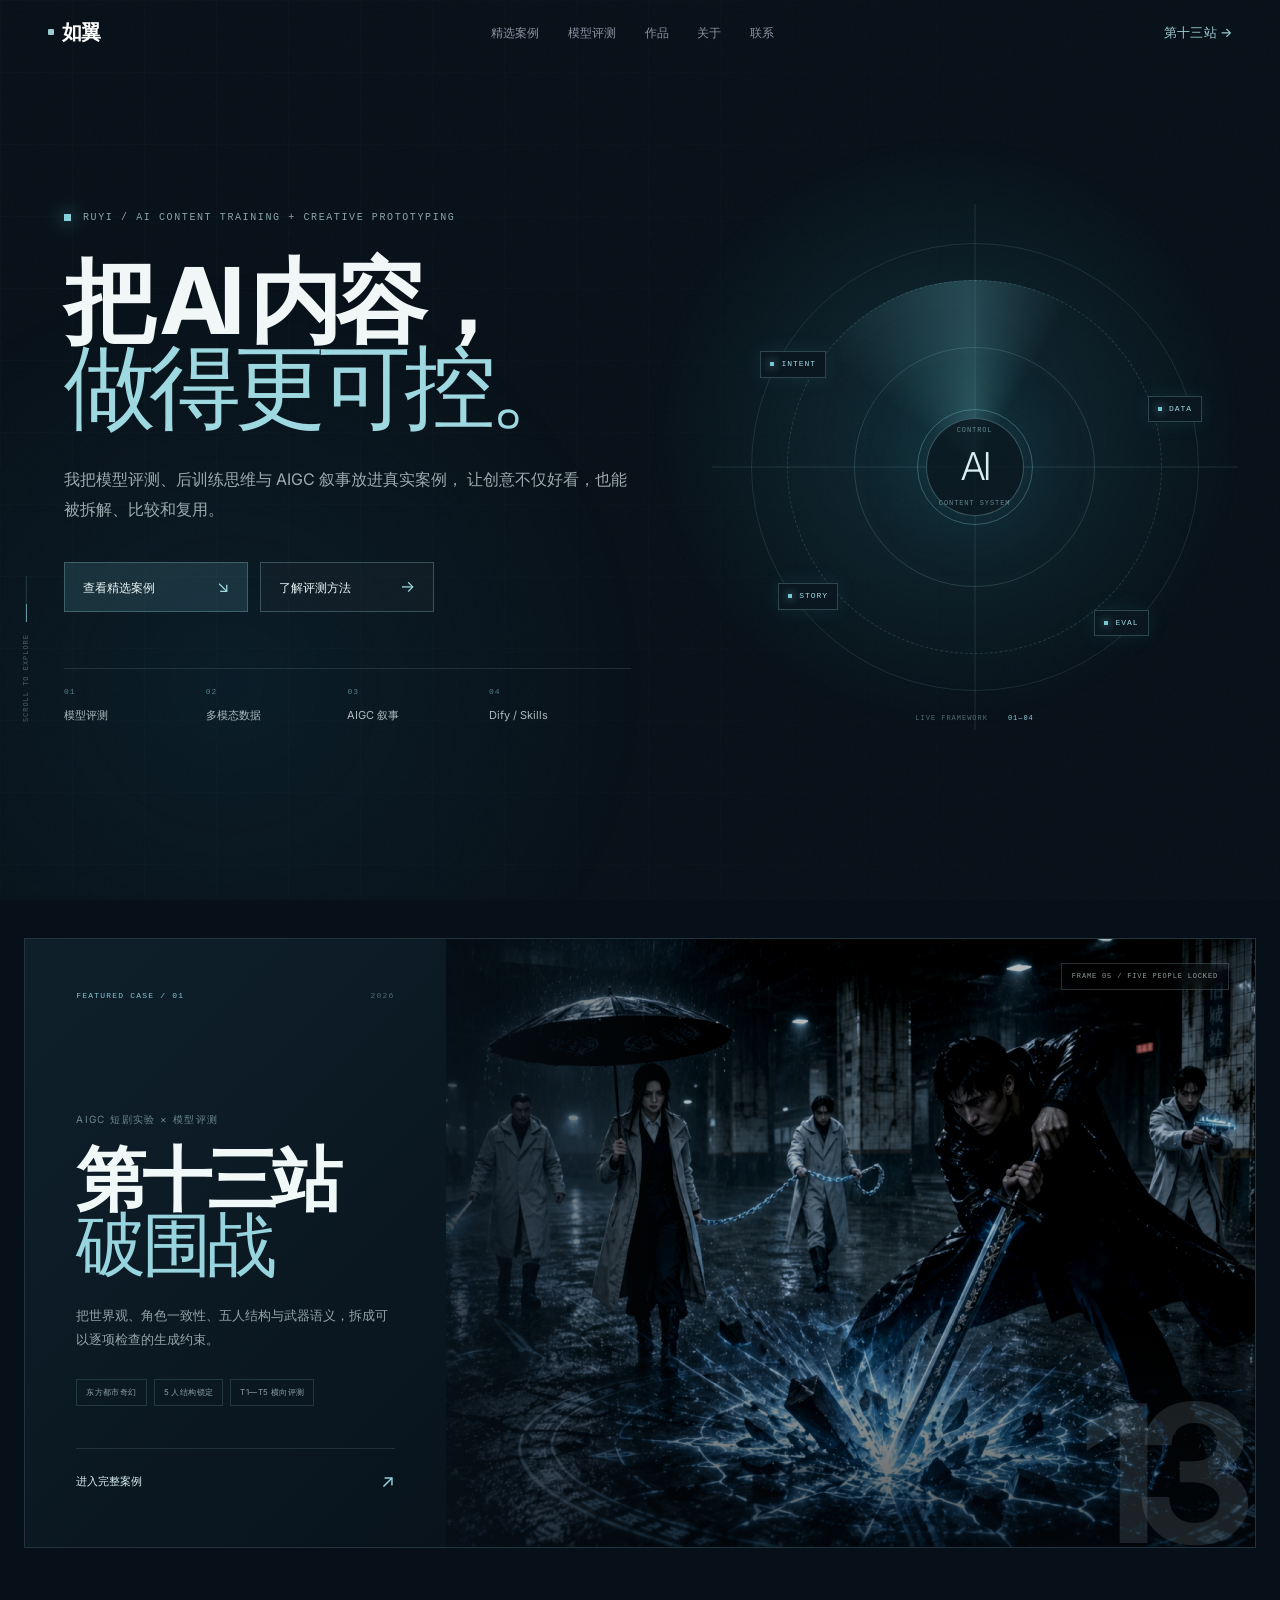
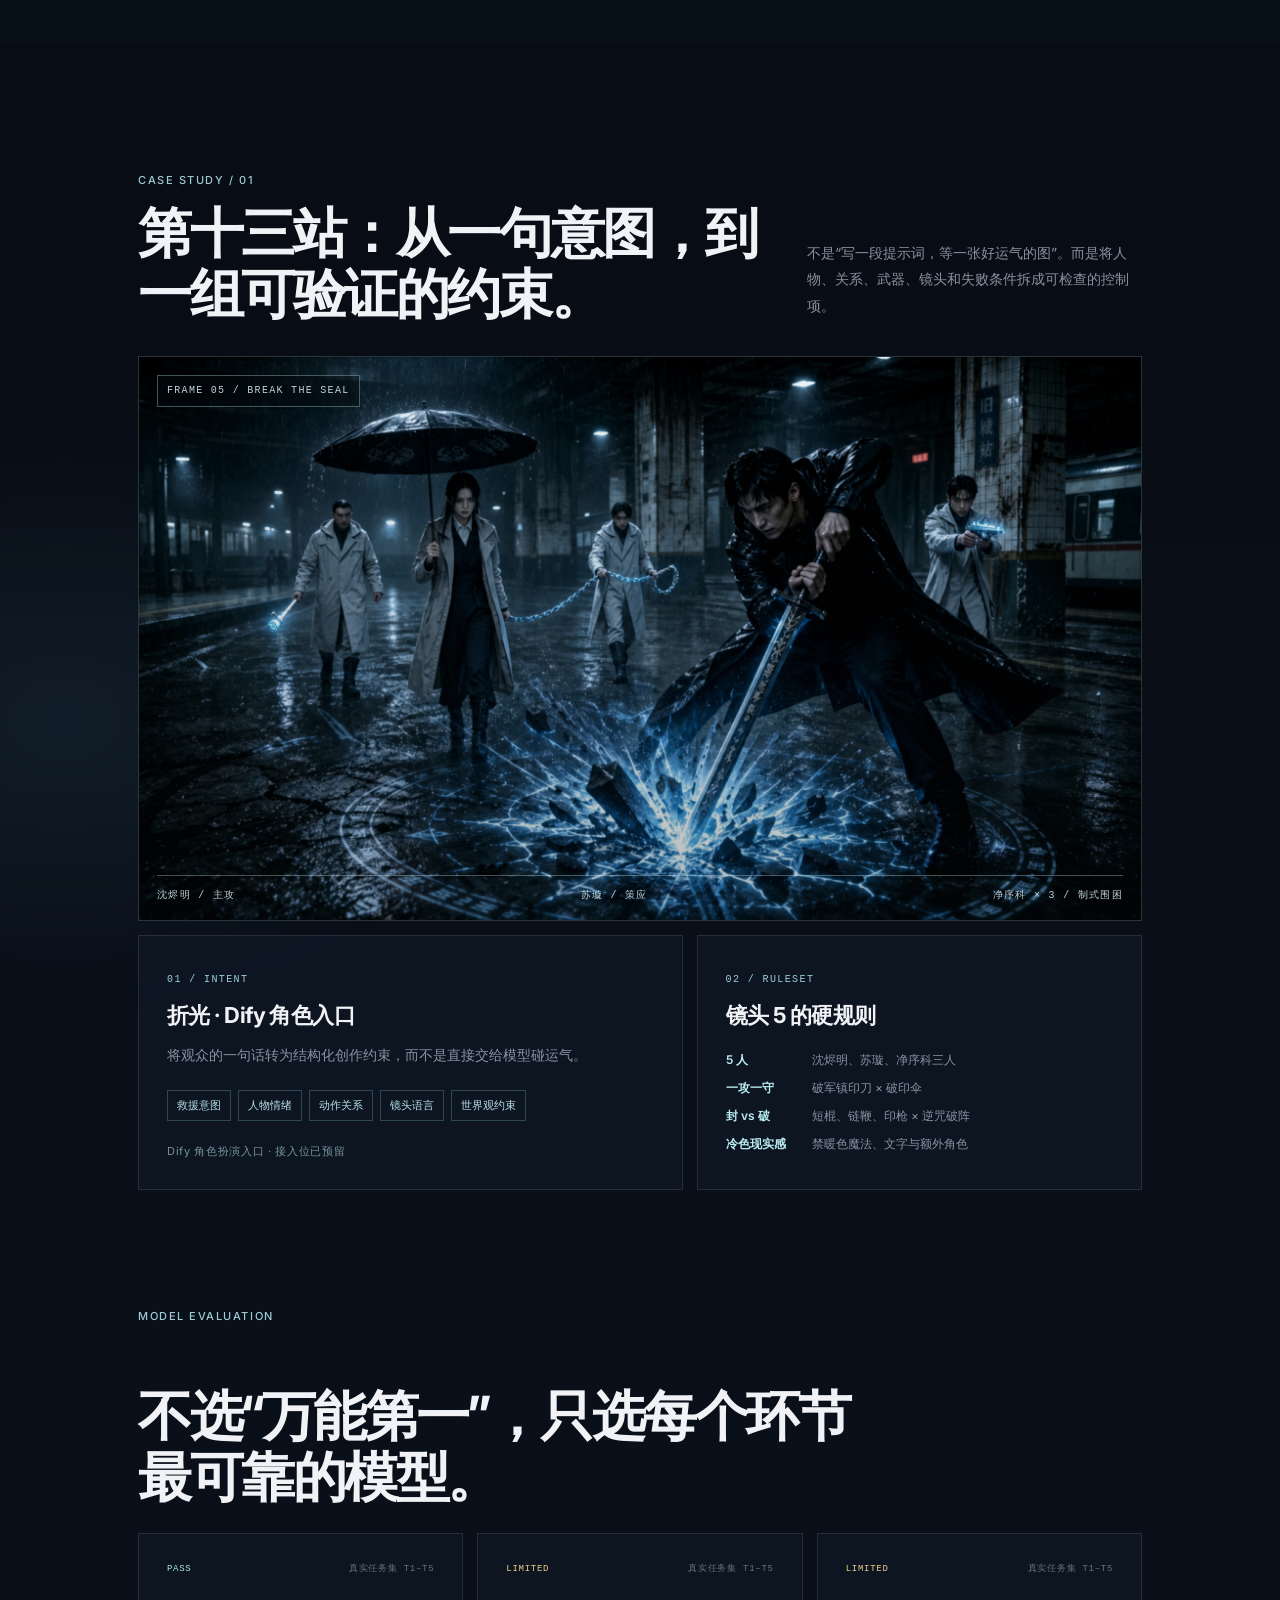
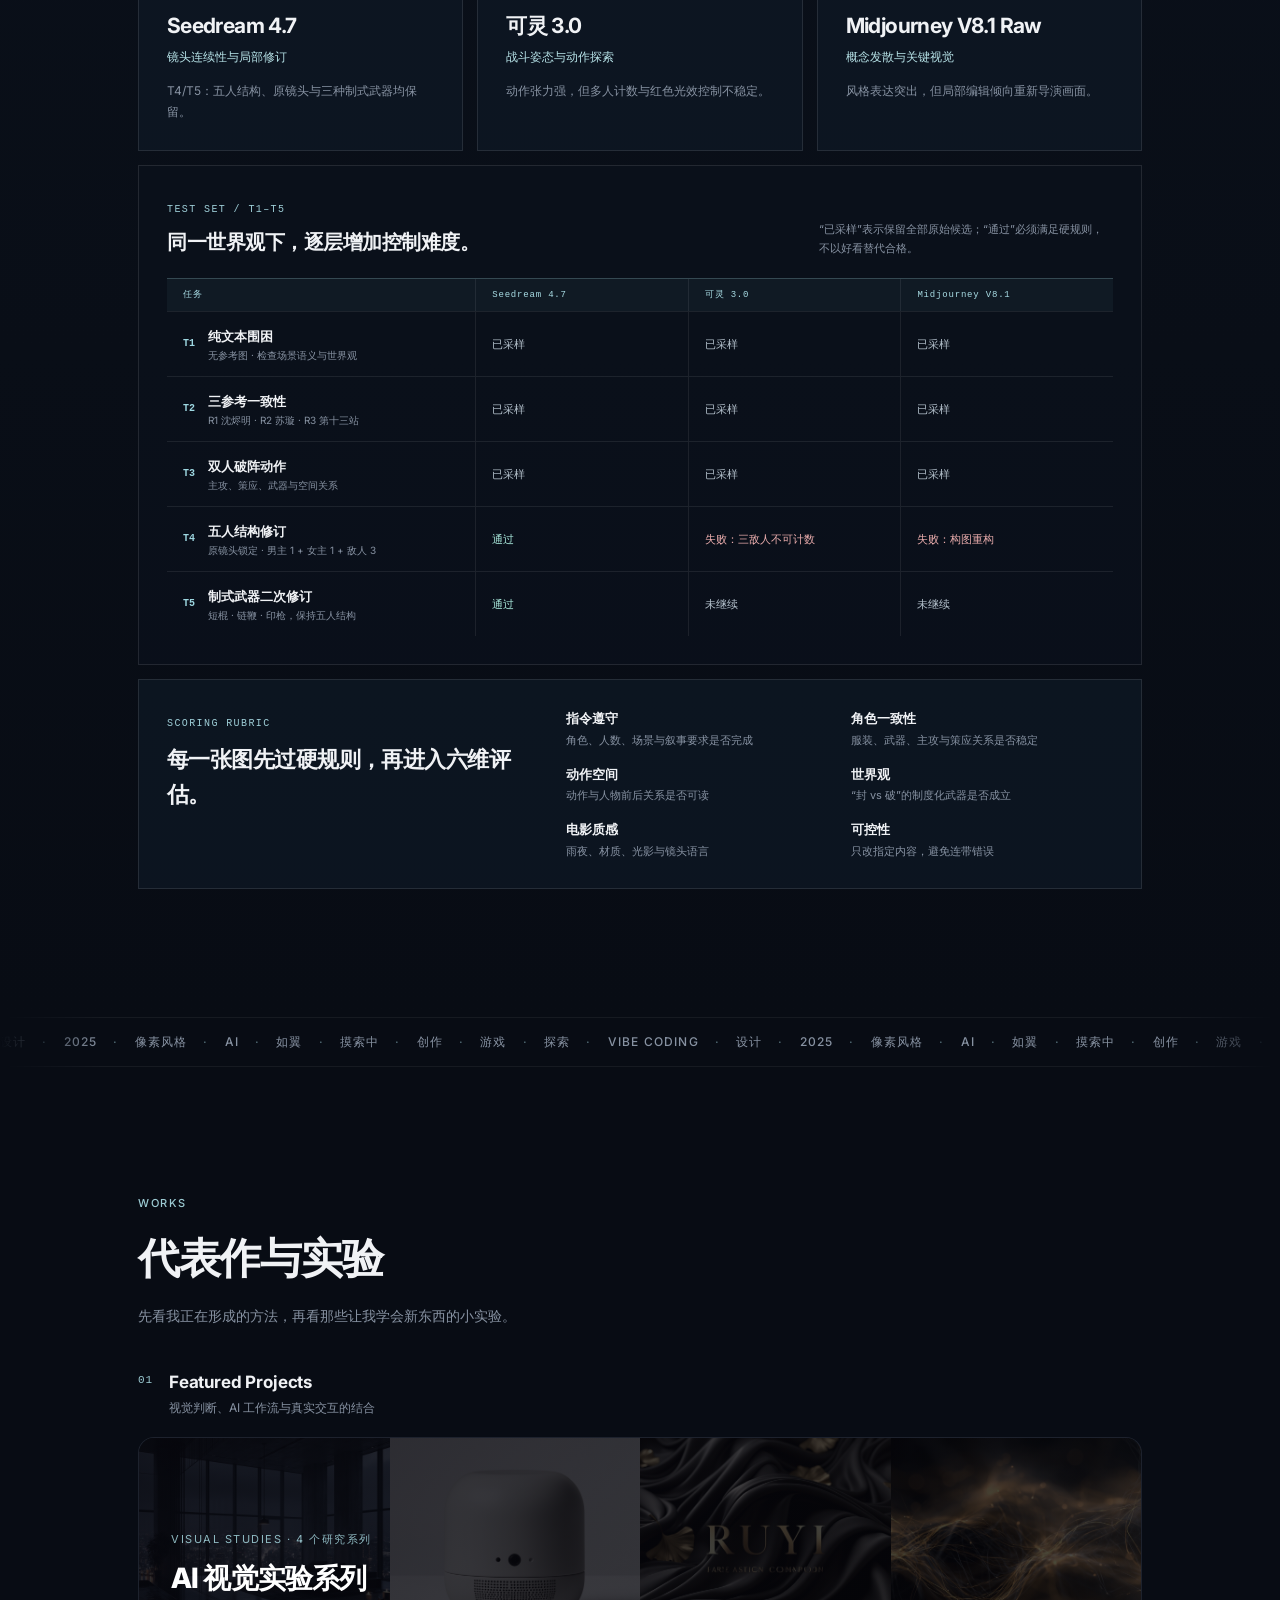
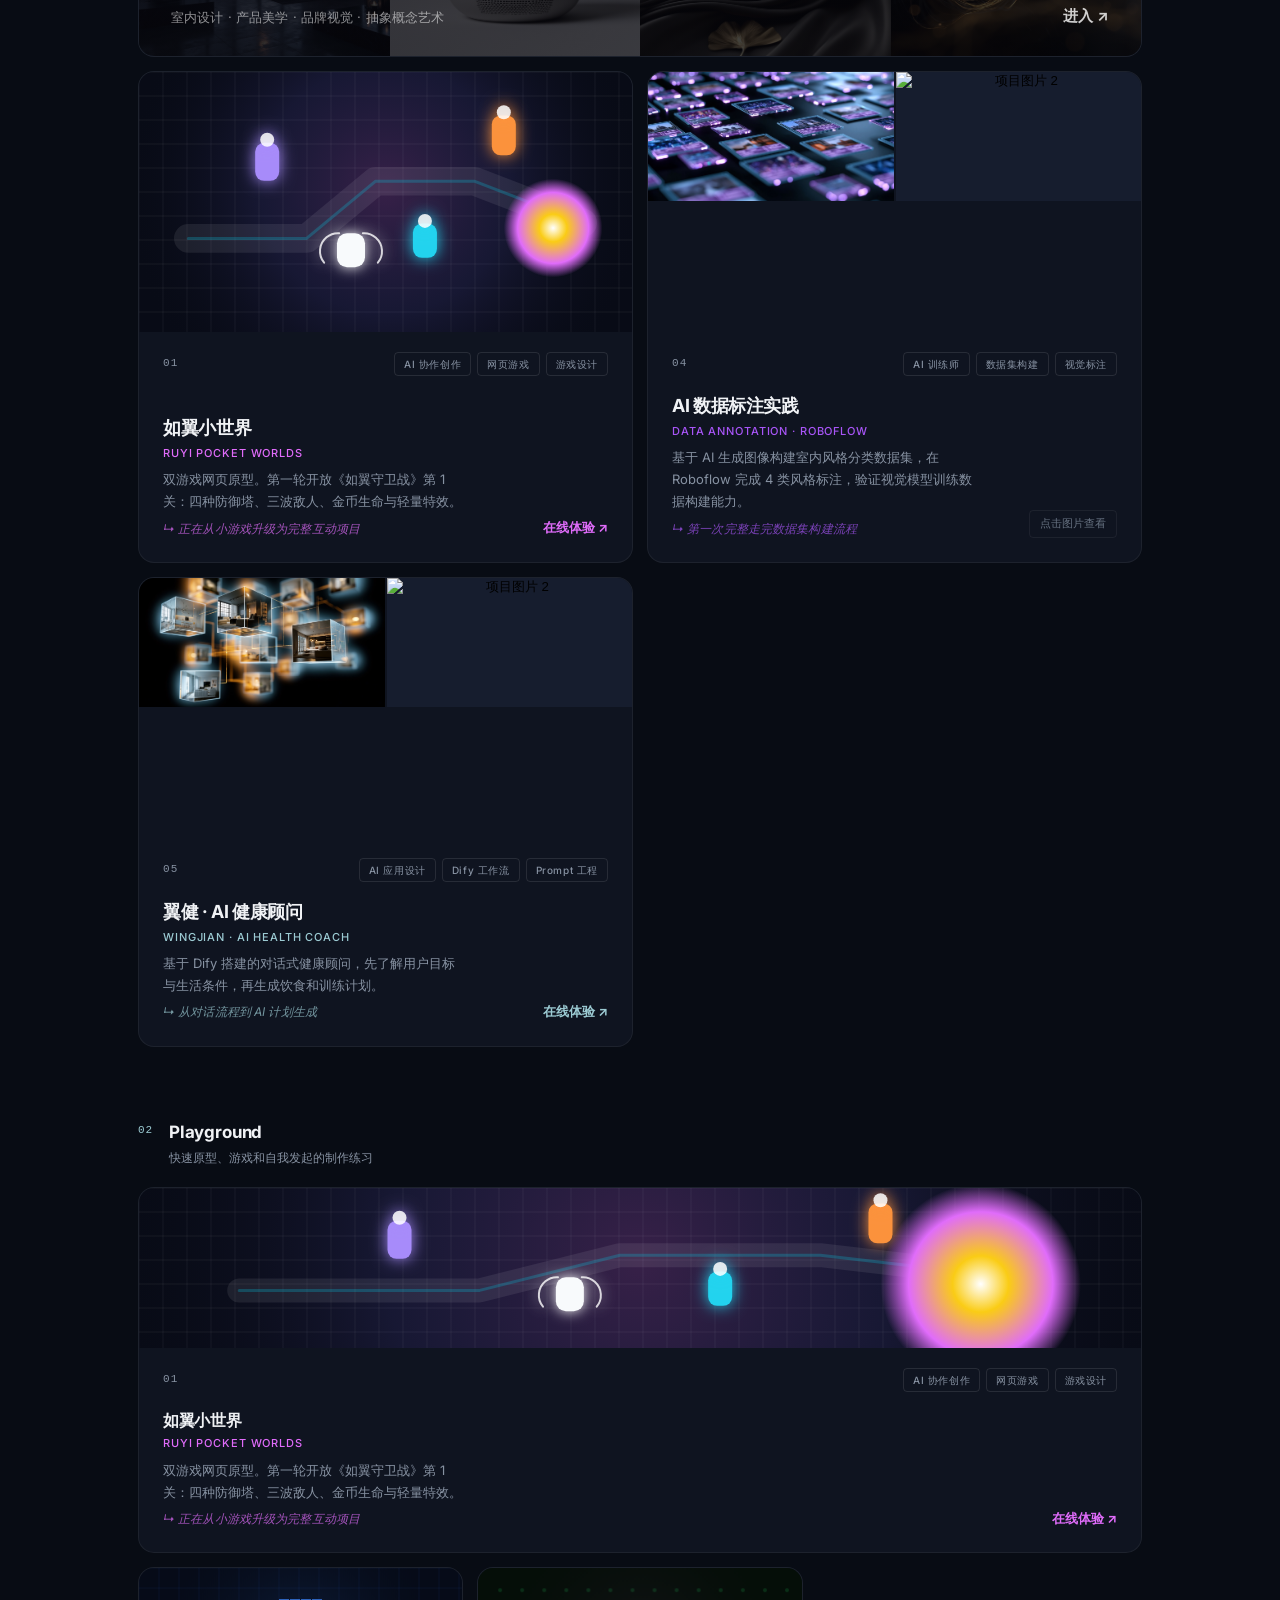
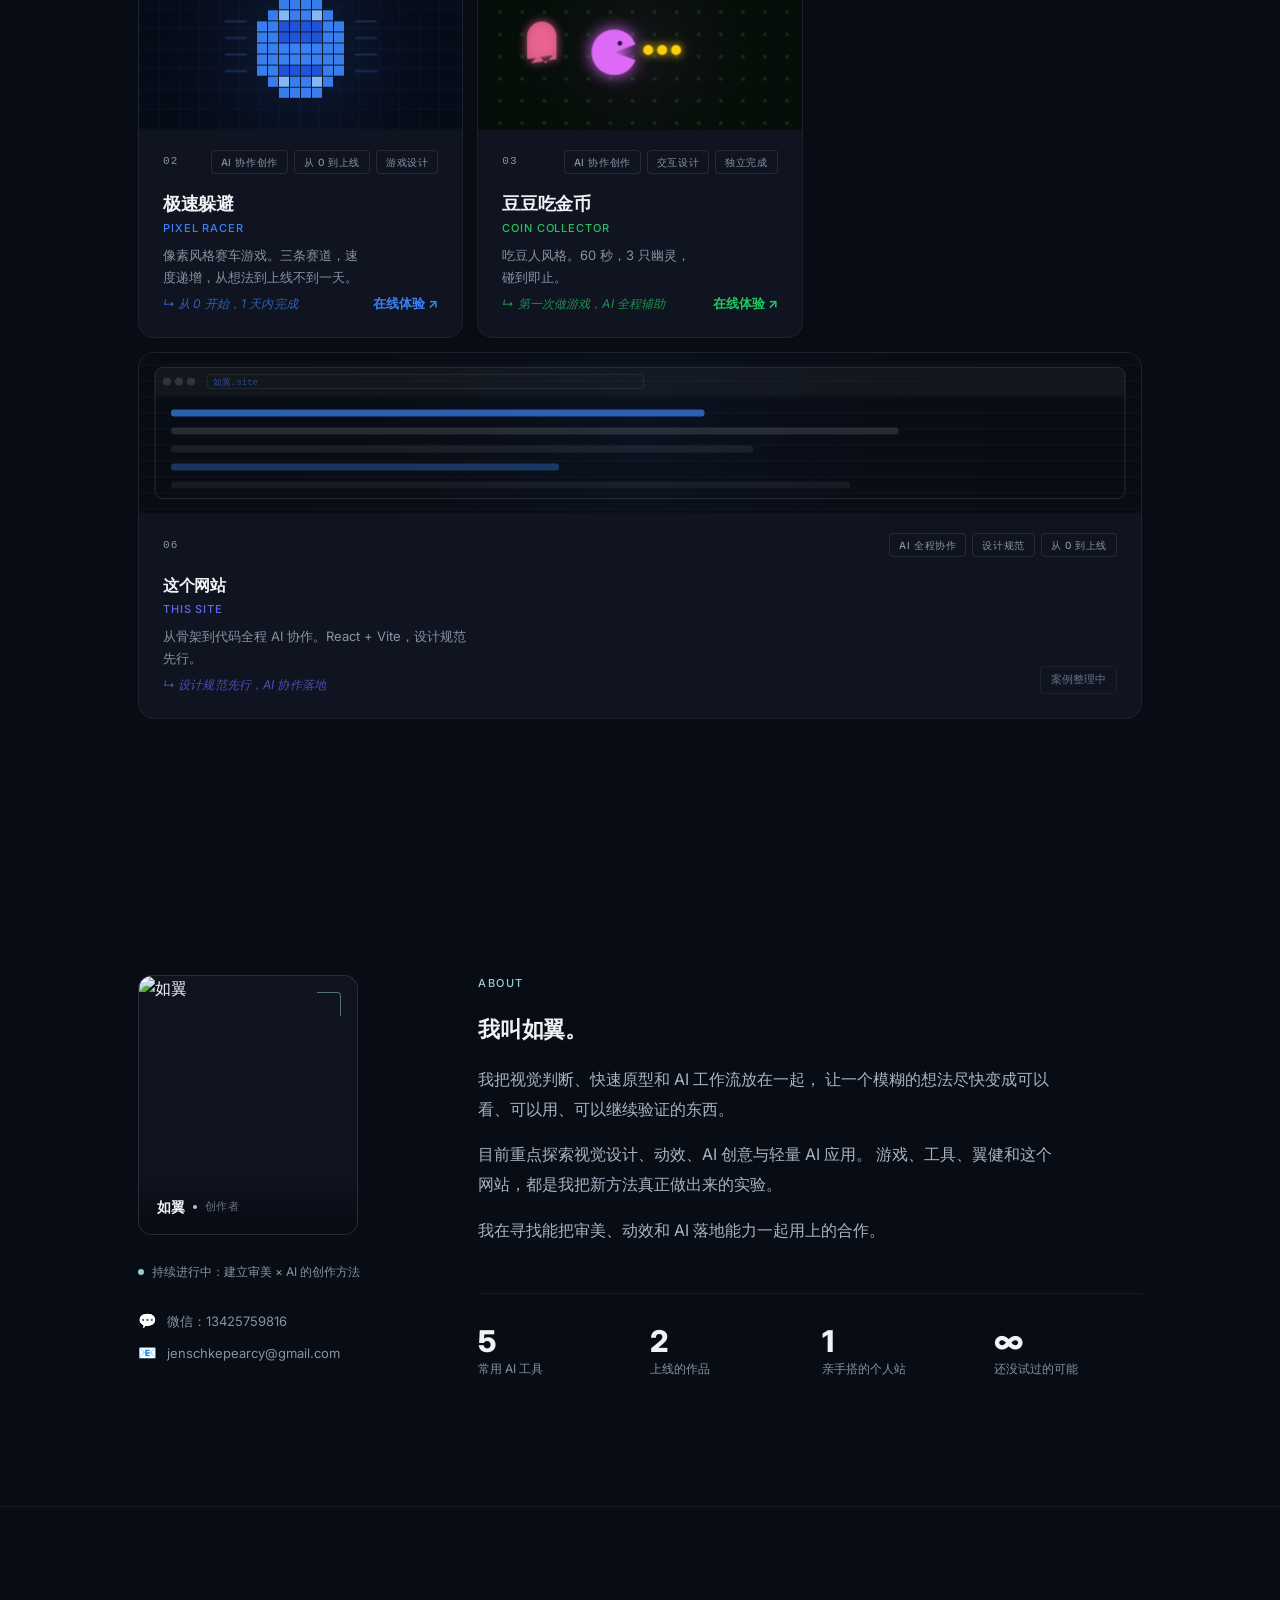
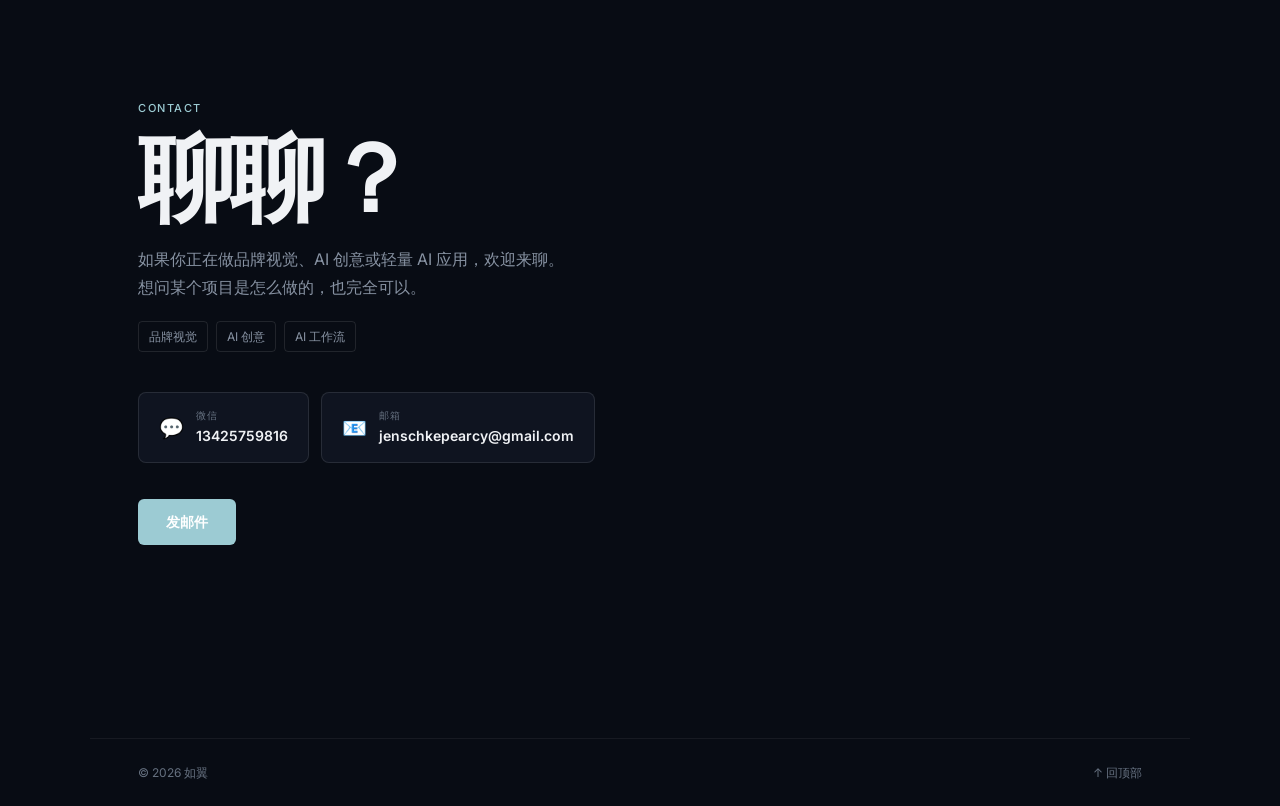
==== index.html @ d01cb9f7 "Restructure hero and feature Station Thirteen" ====
<!DOCTYPE html>
<html lang="zh-CN">
  <head>
    <meta charset="UTF-8" />
    <meta name="viewport" content="width=device-width, initial-scale=1.0" />
    <title>Ruyi Creates — Make Ideas Move.</title>
    <meta name="description" content="如翼的个人创意技术作品集：视觉设计、动效与 AI 数字体验。" />
    <meta name="theme-color" content="#080C14" />
    <meta property="og:type" content="website" />
    <meta property="og:title" content="Ruyi Creates — Make Ideas Move." />
    <meta property="og:description" content="视觉设计、动效与 AI 数字体验。" />
    <meta property="og:url" content="https://ruyi-creates.github.io/" />
    <link rel="preconnect" href="https://fonts.googleapis.com" />
    <link rel="preconnect" href="https://fonts.gstatic.com" crossorigin />
    <link href="https://fonts.googleapis.com/css2?family=Inter:wght@300;400;500;600;700;800;900&display=swap" rel="stylesheet" />
    <script type="module" crossorigin src="./assets/index-D6Ip85Vt.js"></script>
    <link rel="stylesheet" crossorigin href="./assets/index-Hgr3BEfF.css">
  </head>
  <body>
    <div id="root"></div>
  </body>
</html>
---- assets/index-Hgr3BEfF.css ----
.navbar{position:fixed;top:0;left:0;right:0;z-index:100;height:64px;display:flex;align-items:center;justify-content:space-between;padding:0 48px;transition:background .3s ease,border-color .3s ease,backdrop-filter .3s ease}.navbar--scrolled{background:#080c14e0;backdrop-filter:blur(20px);-webkit-backdrop-filter:blur(20px);border-bottom:1px solid rgba(255,255,255,.06)}.nav-logo{display:flex;align-items:center;gap:8px;font-size:20px;font-weight:900;letter-spacing:-.04em;color:#fff;text-decoration:none;line-height:1;transition:opacity .15s}.nav-logo:hover{opacity:.6}.nav-logo-mark{display:inline-block;width:6px;height:6px;border-radius:1px;background:var(--accent);flex-shrink:0;animation:markPulse 2.6s ease-in-out infinite}@keyframes markPulse{0%,to{transform:scale(1);opacity:1}50%{transform:scale(1.5);opacity:.5}}.nav-links{display:flex;gap:28px;list-style:none}.nav-links a{font-size:12px;font-weight:400;color:var(--text-muted);text-decoration:none;letter-spacing:.02em;transition:color .15s}.nav-links a:hover{color:#fff}.nav-cta{font-size:13px;font-weight:500;color:var(--accent);text-decoration:none;letter-spacing:.01em;transition:opacity .15s}.nav-cta:hover{opacity:.65}.nav-menu{display:none;width:44px;height:44px;border:0;background:transparent;cursor:pointer;align-items:center;justify-content:center;flex-direction:column;gap:6px}.nav-menu span{width:20px;height:1px;background:var(--text)}@media (max-width: 768px){.navbar{padding:0 20px}.nav-cta{display:none}.nav-menu{display:flex}.nav-links{position:absolute;top:64px;left:0;right:0;display:flex;flex-direction:column;gap:0;padding:8px 20px 20px;background:#080c14f5;border-bottom:1px solid var(--border-subtle);opacity:0;visibility:hidden;transform:translateY(-8px);transition:opacity .2s ease,transform .2s ease,visibility .2s}.nav-links--open{opacity:1;visibility:visible;transform:translateY(0)}.nav-links a{display:flex;align-items:center;min-height:48px;color:var(--text-2);font-size:15px;border-bottom:1px solid var(--border-subtle)}}.hero--portfolio{position:relative;min-height:100svh;overflow:hidden;display:flex;align-items:center;background:#071018;color:#edf7f7;isolation:isolate}.hero-ambient,.hero-grid,.hero-glow{position:absolute;top:0;right:0;bottom:0;left:0;pointer-events:none}.hero-grid{opacity:.26;background-image:linear-gradient(rgba(146,207,216,.08) 1px,transparent 1px),linear-gradient(90deg,rgba(146,207,216,.08) 1px,transparent 1px);background-size:72px 72px;-webkit-mask-image:linear-gradient(90deg,#000 0%,rgba(0,0,0,.58) 55%,transparent 100%);mask-image:linear-gradient(90deg,#000 0%,rgba(0,0,0,.58) 55%,transparent 100%)}.hero-glow{filter:blur(2px)}.hero-glow--one{background:radial-gradient(circle at 74% 48%,rgba(47,143,158,.22),transparent 28%)}.hero-glow--two{background:radial-gradient(circle at 18% 76%,rgba(23,74,96,.2),transparent 33%)}.hero-portfolio-inner{position:relative;z-index:2;width:min(1440px,100%);margin:0 auto;padding:130px 64px 96px;display:grid;grid-template-columns:minmax(0,1.08fr) minmax(420px,.92fr);gap:clamp(48px,8vw,128px);align-items:center}.hero-portfolio-copy{max-width:760px}.hero-eyebrow{display:flex;align-items:center;gap:12px;margin:0 0 32px;color:#b9dee2b8;font-family:var(--font-mono);font-size:10px;letter-spacing:.16em}.hero-eyebrow span{width:7px;height:7px;background:#85d1dc;box-shadow:0 0 18px #65bbc8}.hero-portfolio-copy h1{max-width:800px;margin:0;color:#f2f8f8;font-size:clamp(64px,7.2vw,116px);font-weight:720;letter-spacing:-.075em;line-height:.93}.hero-portfolio-copy h1 em{color:#9ed9e1;font-style:normal;font-weight:420}.hero-intro{max-width:600px;margin:36px 0 0;color:#d5e5e7b8;font-size:clamp(14px,1.25vw,18px);line-height:1.85}.hero-portfolio-actions{display:flex;align-items:center;gap:12px;margin-top:38px}.hero-portfolio-actions a{display:inline-flex;align-items:center;justify-content:space-between;gap:30px;min-height:50px;padding:0 18px;border:1px solid rgba(159,218,225,.28);color:#e9f5f6;text-decoration:none;font-size:12px;transition:transform .28s var(--ease-out),background .28s ease,border-color .28s ease}.hero-portfolio-actions a:hover{transform:translateY(-3px);border-color:#9fdae19e}.hero-primary{min-width:184px;background:#6ec3cf26}.hero-primary:hover{background:#6ec3cf40}.hero-secondary{min-width:174px;background:#ffffff06}.hero-portfolio-actions span{color:#9ed9e1;font-size:16px}.hero-capabilities{display:grid;grid-template-columns:repeat(4,minmax(0,1fr));max-width:680px;margin-top:56px;border-top:1px solid rgba(186,221,225,.13)}.hero-capabilities span{display:grid;gap:8px;padding:17px 10px 0 0;color:#e0eef0c2;font-size:11px}.hero-capabilities i{color:#85d1dc8f;font-family:var(--font-mono);font-size:8px;font-style:normal;letter-spacing:.12em}.hero-system{position:relative;width:min(35vw,520px);aspect-ratio:1;justify-self:center;border:1px solid rgba(152,214,222,.12);border-radius:50%}.hero-system:before,.hero-system:after{content:"";position:absolute;inset:50% auto auto 50%;background:#8ed2db24;transform:translate(-50%,-50%)}.hero-system:before{width:118%;height:1px}.hero-system:after{width:1px;height:118%}.hero-system-orbit{position:absolute;border:1px solid rgba(137,210,219,.18);border-radius:50%}.hero-system-orbit--outer{top:8%;right:8%;bottom:8%;left:8%;border-style:dashed;animation:heroOrbit 28s linear infinite}.hero-system-orbit--middle{top:23%;right:23%;bottom:23%;left:23%;animation:heroOrbitReverse 19s linear infinite}.hero-system-orbit--inner{top:37%;right:37%;bottom:37%;left:37%;border-color:#89d2db52}.hero-system-scan{position:absolute;top:8%;right:8%;bottom:8%;left:8%;border-radius:50%;overflow:hidden;background:conic-gradient(from 30deg,transparent 0 77%,rgba(116,205,216,.24) 91%,transparent 100%);animation:heroOrbit 7s linear infinite}.hero-system-core{position:absolute;top:39%;right:39%;bottom:39%;left:39%;z-index:2;display:grid;place-content:center;text-align:center;border:1px solid rgba(156,220,228,.3);border-radius:50%;background:#09161fd1;box-shadow:0 0 80px #4cb4c221}.hero-system-core span,.hero-system-core small{color:#a6dbe18c;font-family:var(--font-mono);font-size:7px;letter-spacing:.13em}.hero-system-core b{color:#d8f0f2;font-size:clamp(28px,3vw,46px);font-weight:300;letter-spacing:-.06em}.hero-system-node{position:absolute;z-index:3;padding:6px 9px;border:1px solid rgba(142,210,219,.25);background:#09151e;color:#9ed9e1;font-family:var(--font-mono);font-size:8px;letter-spacing:.12em;box-shadow:0 0 20px #399ba91f}.hero-system-node:before{content:"";display:inline-block;width:4px;height:4px;margin-right:7px;background:#76c8d3;box-shadow:0 0 9px #76c8d3}.hero-system-node--intent{left:2%;top:24%}.hero-system-node--data{right:-1%;top:34%}.hero-system-node--eval{right:11%;bottom:12%}.hero-system-node--story{left:6%;bottom:18%}.hero-system-caption{position:absolute;left:50%;bottom:-34px;display:flex;gap:20px;transform:translate(-50%);color:#a9d3d875;font-family:var(--font-mono);font-size:7px;letter-spacing:.14em;white-space:nowrap}.hero-system-caption b{color:#8bcfd8;font-weight:400}.hero-scroll-cue{position:absolute;z-index:3;left:32px;bottom:32px;display:flex;align-items:center;gap:12px;color:#b8d9dd61;font-family:var(--font-mono);font-size:7px;letter-spacing:.14em;transform:rotate(-90deg) translate(100%);transform-origin:left bottom}.hero-scroll-cue i{display:block;width:46px;height:1px;overflow:hidden;background:#9dd5dc33}.hero-scroll-cue i:after{content:"";display:block;width:18px;height:1px;background:#84cbd5;animation:heroScroll 2s ease-in-out infinite}@keyframes heroOrbit{to{transform:rotate(360deg)}}@keyframes heroOrbitReverse{to{transform:rotate(-360deg)}}@keyframes heroScroll{0%{transform:translate(-20px)}55%,to{transform:translate(52px)}}@media (max-width: 900px){.hero--portfolio{min-height:auto}.hero-portfolio-inner{min-height:980px;padding:140px 24px 100px;grid-template-columns:1fr;gap:74px}.hero-system{width:min(78vw,470px)}.hero-grid{-webkit-mask-image:linear-gradient(180deg,#000 0%,rgba(0,0,0,.55) 65%,transparent 100%);mask-image:linear-gradient(180deg,#000 0%,rgba(0,0,0,.55) 65%,transparent 100%)}}@media (max-width: 560px){.hero-portfolio-inner{min-height:900px;padding:126px 20px 80px;gap:56px}.hero-eyebrow{max-width:300px;font-size:8px;line-height:1.6}.hero-portfolio-copy h1{font-size:clamp(52px,16vw,76px)}.hero-intro{margin-top:26px;font-size:13px}.hero-portfolio-actions{align-items:stretch;flex-direction:column}.hero-portfolio-actions a{width:100%}.hero-capabilities{grid-template-columns:repeat(2,1fr);margin-top:38px}.hero-system{width:min(84vw,390px)}.hero-system-node{font-size:6px;padding:5px 7px}.hero-scroll-cue{display:none}}@media (prefers-reduced-motion: reduce){.hero-system-orbit,.hero-system-scan,.hero-scroll-cue i:after{animation:none!important}}.station-feature{padding:38px 24px 96px;background:#071018}.station-feature-card{position:relative;display:grid;grid-template-columns:minmax(340px,.78fr) minmax(0,1.5fr);width:min(1440px,100%);min-height:610px;margin:0 auto;overflow:hidden;border:1px solid rgba(154,214,222,.17);background:#0a151e;color:#eaf5f6;text-decoration:none;transition:transform .45s var(--ease-out),border-color .35s ease,box-shadow .35s ease}.station-feature-card:hover{transform:translateY(-6px);border-color:#9ad6de6b;box-shadow:0 32px 80px #00000047}.station-feature-copy{position:relative;z-index:2;display:flex;flex-direction:column;padding:clamp(32px,4vw,64px);background:linear-gradient(135deg,#0f202bfa,#08131cf0)}.station-feature-meta{display:flex;justify-content:space-between;color:#80c5d0;font-family:var(--font-mono);font-size:8px;letter-spacing:.15em}.station-feature-meta i{color:#b3d7db6b;font-style:normal}.station-feature-type{margin:auto 0 20px;color:#b5d8dc8f;font-size:10px;letter-spacing:.14em}.station-feature h2{margin:0;color:#f0f8f8;font-size:clamp(52px,5.5vw,88px);font-weight:680;letter-spacing:-.065em;line-height:.92}.station-feature h2 em{color:#97d4dd;font-style:normal;font-weight:350}.station-feature-copy>p:not(.station-feature-type){max-width:470px;margin:28px 0 0;color:#d3e4e6ad;font-size:13px;line-height:1.8}.station-feature-tags{display:flex;flex-wrap:wrap;gap:7px;margin-top:28px}.station-feature-tags span{padding:6px 9px;border:1px solid rgba(157,210,218,.17);color:#cbe3e6ad;font-size:8px;letter-spacing:.05em}.station-feature-link{display:flex;align-items:center;justify-content:space-between;margin-top:42px;padding-top:18px;border-top:1px solid rgba(164,211,218,.13);color:#d9eef0;font-size:11px}.station-feature-link span{color:#98d9e2;font-size:18px;transition:transform .3s var(--ease-out)}.station-feature-card:hover .station-feature-link span{transform:translate(4px,-4px)}.station-feature-visual{position:relative;min-height:520px;overflow:hidden}.station-feature-visual img{width:100%;height:100%;object-fit:cover;object-position:53% 50%;filter:saturate(.76) contrast(1.12) brightness(.72);transition:transform 1.1s var(--ease-out),filter .55s ease}.station-feature-card:hover .station-feature-visual img{transform:scale(1.035);filter:saturate(.9) contrast(1.1) brightness(.79)}.station-feature-image-shade{position:absolute;top:0;right:0;bottom:0;left:0;background:linear-gradient(90deg,rgba(8,19,28,.72),transparent 30%),linear-gradient(0deg,rgba(4,10,16,.58),transparent 38%)}.station-feature-frame{position:absolute;right:26px;top:24px;padding:7px 10px;border:1px solid rgba(183,223,228,.2);color:#daedefa6;font-family:var(--font-mono);font-size:7px;letter-spacing:.12em;-webkit-backdrop-filter:blur(8px);backdrop-filter:blur(8px)}.station-feature-number{position:absolute;right:24px;bottom:-22px;color:#d5f0f31f;font-size:clamp(120px,15vw,220px);font-weight:700;letter-spacing:-.12em;line-height:1}@media (max-width: 900px){.station-feature{padding:24px 18px 72px}.station-feature-card{grid-template-columns:1fr}.station-feature-copy,.station-feature-visual{min-height:440px}.station-feature-type{margin-top:auto}}@media (max-width: 560px){.station-feature{padding-inline:12px}.station-feature-card{min-height:auto}.station-feature-copy{min-height:420px;padding:28px 22px}.station-feature-visual{min-height:330px}.station-feature h2{font-size:58px}.station-feature-visual img{object-position:61% 50%}.station-feature-frame{left:16px;right:auto;top:16px}}.station-case{position:relative;background:linear-gradient(180deg,#080c14,#0a101a 48%,#080c14);overflow:hidden}.station-case:before{content:"";position:absolute;width:70vw;height:45vw;left:-30vw;top:15%;background:radial-gradient(ellipse,rgba(77,144,174,.12),transparent 68%);filter:blur(30px);pointer-events:none}.station-heading,.evaluation-head{display:grid;grid-template-columns:minmax(0,1.3fr) minmax(260px,.7fr);gap:48px;align-items:end;position:relative}.station-heading{margin-bottom:32px}.station-heading h2,.evaluation-head h2{color:var(--text);font-size:clamp(30px,4.4vw,54px);line-height:1.13;letter-spacing:-.045em;max-width:760px}.station-heading>p{color:var(--text-muted);font-size:14px;line-height:1.9;padding-bottom:4px}.station-stage{position:relative;min-height:460px;border:1px solid rgba(176,221,230,.2);overflow:hidden;background:#060b11}.station-stage:after{content:"";position:absolute;top:0;right:0;bottom:0;left:0;pointer-events:none;background:linear-gradient(180deg,#060a1005,#060a1047)}.station-stage img{display:block;width:100%;height:100%;min-height:460px;object-fit:cover;object-position:center;filter:saturate(.9) contrast(1.03);transition:transform .9s var(--ease-out)}.station-stage:hover img{transform:scale(1.025)}.stage-stamp,.stage-caption{position:absolute;z-index:1;font-family:var(--font-mono);font-size:10px;letter-spacing:.13em;color:#def5f7db}.stage-stamp{left:18px;top:18px;padding:7px 9px;border:1px solid rgba(190,229,234,.35);background:#04090f73}.stage-caption{left:18px;right:18px;bottom:16px;display:flex;justify-content:space-between;gap:12px;padding-top:12px;border-top:1px solid rgba(220,240,243,.32)}.control-grid{display:grid;grid-template-columns:1.1fr .9fr;gap:14px;margin-top:14px}.control-card,.model-card,.rubric{border:1px solid var(--border-default);background:#0f1824b8;padding:28px}.control-card h3,.rubric h3{color:var(--text);font-size:22px;letter-spacing:-.025em;margin:8px 0 10px}.control-card>p{max-width:54ch;color:var(--text-muted);font-size:14px;line-height:1.75}.control-index{color:#9eced7;font-family:var(--font-mono);font-size:10px;letter-spacing:.14em}.intent-chips{display:flex;flex-wrap:wrap;gap:7px;margin-top:22px}.intent-chips span{border:1px solid rgba(137,201,216,.28);color:#b6e1e8;padding:6px 9px;font-size:11px}.integration-note{display:block;margin-top:22px;color:#b6e1e89e;font-size:11px;letter-spacing:.06em}.rule-list{list-style:none;margin-top:18px;display:grid;gap:10px}.rule-list li{display:grid;grid-template-columns:76px 1fr;gap:10px;font-size:12px;line-height:1.5}.rule-list b{color:#b9edf2;font-weight:600}.rule-list span{color:var(--text-muted)}.evaluation-head{margin:118px 0 26px}.evaluation-head h2{grid-column:1 / -1}.model-grid{display:grid;grid-template-columns:repeat(3,1fr);gap:14px}.model-card{min-height:214px;display:flex;flex-direction:column}.model-top{display:flex;justify-content:space-between;gap:8px;color:var(--text-faint);font-family:var(--font-mono);font-size:9px;letter-spacing:.08em}.model-top span:first-child{color:#a9e9dc}.model-card:nth-child(n+2) .model-top span:first-child{color:#eed08a}.model-card h3{color:var(--text);font-size:21px;letter-spacing:-.03em;margin:32px 0 5px}.model-card p{color:var(--text-muted);font-size:12px;line-height:1.72}.model-card .model-job{color:#b8e4e9;margin-bottom:13px}.task-board{margin-top:14px;border:1px solid var(--border-default);background:#0a111bd1;padding:28px}.task-board-head{display:flex;align-items:end;justify-content:space-between;gap:30px;margin-bottom:20px}.task-board-head h3{margin-top:6px;color:var(--text);font-size:20px;letter-spacing:-.025em}.task-board-head p{color:var(--text-muted);max-width:42ch;font-size:11px;line-height:1.7}.task-table{display:grid;grid-template-columns:minmax(300px,1.45fr) repeat(3,minmax(120px,1fr));border-top:1px solid rgba(255,255,255,.08);min-height:65px}.task-table>span{display:flex;align-items:center;padding:13px 16px;border-left:1px solid rgba(255,255,255,.08)}.task-table--head{min-height:auto;border-top:1px solid rgba(163,211,220,.25);background:#78b6c10f}.task-table--head span{padding:9px 16px;color:#a8dce4;font-family:var(--font-mono);font-size:9px;letter-spacing:.09em}.task-table--head span:first-child{border-left:0}.task-name{display:flex;align-items:center;gap:13px;padding:12px 16px}.task-name>b{color:#9ed8e2;font-family:var(--font-mono);font-size:10px}.task-name div{display:grid;gap:1px}.task-name strong{color:var(--text);font-size:13px;font-weight:600}.task-name span{color:var(--text-muted);font-size:10px;line-height:1.5}.task-status{color:#b6c3ce;font-size:11px;line-height:1.5}.task-status--pass{color:#a9e9dc}.task-status--fail{color:#ebadad}.rubric{margin-top:14px;display:grid;grid-template-columns:.8fr 1.2fr;gap:34px;align-items:start}.rubric h3{margin-bottom:0}.rubric-items{display:grid;grid-template-columns:repeat(2,1fr);gap:14px 24px}.rubric-items div{display:grid;gap:3px}.rubric-items b{font-size:13px;color:var(--text)}.rubric-items span{font-size:11px;color:var(--text-muted);line-height:1.6}@media (max-width: 800px){.station-heading,.evaluation-head,.control-grid,.rubric{grid-template-columns:1fr;gap:20px}.station-stage,.station-stage img{min-height:360px}.stage-caption{font-size:8px;flex-wrap:wrap}.model-grid{grid-template-columns:1fr}.evaluation-head{margin-top:72px}.rubric-items{grid-template-columns:1fr}.task-board{padding:20px}.task-board-head{display:grid;gap:12px}.task-table-wrap{overflow-x:auto;margin:0 -20px;padding:0 20px}.task-table{width:770px}}.marquee-wrap{width:100%;overflow:hidden;border-top:1px solid var(--border-subtle);border-bottom:1px solid var(--border-subtle);padding:14px 0;mask-image:linear-gradient(to right,transparent 0%,black 8%,black 92%,transparent 100%);-webkit-mask-image:linear-gradient(to right,transparent 0%,black 8%,black 92%,transparent 100%)}.marquee-track{display:flex;width:max-content;animation:marquee-scroll 32s linear infinite}.marquee-item{display:inline-flex;align-items:center;gap:16px;font-size:12px;font-weight:500;letter-spacing:.1em;text-transform:uppercase;color:var(--text-muted);white-space:nowrap;padding-right:16px}.marquee-dot{color:var(--accent);opacity:.5}@keyframes marquee-scroll{0%{transform:translate(0)}to{transform:translate(-50%)}}.marquee-wrap:hover .marquee-track{animation-duration:64s}.project-cover{display:block;width:100%;height:100%;border-radius:12px 12px 0 0}.gv-backdrop{position:fixed;top:0;right:0;bottom:0;left:0;background:#000000b8;backdrop-filter:blur(6px);-webkit-backdrop-filter:blur(6px);z-index:400;opacity:0;pointer-events:none;transition:opacity .35s ease}.gv-backdrop--open{opacity:1;pointer-events:all}.gv-sheet{position:fixed;bottom:0;left:0;right:0;height:88vh;background:#08080f;border-radius:20px 20px 0 0;border-top:1px solid rgba(255,255,255,.08);z-index:401;transform:translateY(100%);transition:transform .42s cubic-bezier(.16,1,.3,1);display:flex;flex-direction:column;overflow:hidden;visibility:hidden;transition:transform .42s cubic-bezier(.16,1,.3,1),visibility 0s linear .42s}.gv-sheet--open{transform:translateY(0);visibility:visible;transition-delay:0s}.gv-handle-wrap{display:flex;justify-content:center;padding:14px 0 6px;cursor:pointer;flex-shrink:0}.gv-handle{width:40px;height:4px;border-radius:2px;background:#ffffff2e}.gv-header{display:flex;align-items:flex-start;justify-content:space-between;padding:8px 32px 20px;flex-shrink:0}.gv-label{font-size:11px;letter-spacing:.16em;text-transform:uppercase;color:var(--accent);margin-bottom:4px}.gv-title{font-size:clamp(22px,3vw,32px);font-weight:800;letter-spacing:-.03em;color:#fff}.gv-close{width:36px;height:36px;border-radius:50%;background:#ffffff12;border:1px solid rgba(255,255,255,.12);color:#fff9;font-size:14px;cursor:pointer;display:flex;align-items:center;justify-content:center;transition:background .15s,color .15s;flex-shrink:0;margin-top:2px}.gv-close:hover{background:#ffffff24;color:#fff}.gv-grid{display:grid;grid-template-columns:repeat(2,1fr);gap:16px;padding:0 24px 32px;overflow-y:auto;flex:1;scrollbar-width:thin;scrollbar-color:rgba(255,255,255,.1) transparent}.gs-card{-webkit-appearance:none;-moz-appearance:none;appearance:none;width:100%;padding:0;text-align:left;font:inherit;color:inherit;background:#ffffff0a;border:1px solid rgba(255,255,255,.07);border-radius:14px;overflow:hidden;cursor:pointer;transition:border-color .25s,transform .25s}.gs-card:hover{border-color:var(--s-accent, #3B82F6);transform:translateY(-3px)}.gs-grid{display:grid;grid-template-columns:1fr 1fr;grid-template-rows:1fr 1fr;height:200px;gap:1px;background:#ffffff0d}.gs-cell{overflow:hidden}.gs-cell img{width:100%;height:100%;object-fit:cover;display:block;transition:transform .4s ease}.gs-card:hover .gs-cell img{transform:scale(1.06)}.gs-info{display:flex;align-items:center;gap:12px;padding:14px 16px}.gs-num{font-size:11px;font-family:var(--font-mono, monospace);color:#ffffff40;flex-shrink:0;letter-spacing:.08em}.gs-title{font-size:13px;font-weight:700;color:#fff;letter-spacing:-.01em;margin-bottom:1px}.gs-en{font-size:10px;letter-spacing:.08em;color:var(--s-accent, #3B82F6);text-transform:uppercase;margin-bottom:3px}.gs-desc{font-size:11px;color:#ffffff59;line-height:1.5}.gs-cta{font-size:12px;color:var(--s-accent, #3B82F6);font-weight:600;white-space:nowrap;margin-left:auto;flex-shrink:0;opacity:0;transition:opacity .2s}.gs-card:hover .gs-cta{opacity:1}.glb-overlay{position:fixed;top:0;right:0;bottom:0;left:0;z-index:600;background:#000000f0;display:flex;align-items:center;justify-content:center;animation:glbFadeIn .2s ease;cursor:zoom-out}@keyframes glbFadeIn{0%{opacity:0}to{opacity:1}}.glb-box{position:relative;cursor:default;animation:glbScaleIn .25s cubic-bezier(.16,1,.3,1)}@keyframes glbScaleIn{0%{opacity:0;transform:scale(.9)}to{opacity:1;transform:scale(1)}}.glb-img{display:block;max-width:88vw;max-height:80vh;border-radius:10px;object-fit:contain;box-shadow:0 32px 80px #000000b3}.glb-close{position:absolute;top:-14px;right:-14px;width:34px;height:34px;border-radius:50%;background:#ffffff1a;border:1px solid rgba(255,255,255,.18);color:#fff;font-size:13px;cursor:pointer;display:flex;align-items:center;justify-content:center;transition:background .15s;-webkit-backdrop-filter:blur(8px);backdrop-filter:blur(8px)}.glb-close:hover{background:#fff3}.glb-arrow{position:absolute;top:50%;transform:translateY(-50%);width:42px;height:42px;border-radius:50%;background:#ffffff14;border:1px solid rgba(255,255,255,.14);color:#fff;font-size:22px;cursor:pointer;display:flex;align-items:center;justify-content:center;transition:background .15s;-webkit-backdrop-filter:blur(8px);backdrop-filter:blur(8px)}.glb-arrow:hover{background:#ffffff2e}.glb-arrow--l{left:-54px}.glb-arrow--r{right:-54px}.glb-footer{display:flex;align-items:center;justify-content:space-between;margin-top:16px}.glb-title{font-size:13px;font-weight:600;color:#ffffffb3}.glb-dots{display:flex;gap:7px}.glb-dot{-webkit-appearance:none;-moz-appearance:none;appearance:none;border:0;padding:0;width:5px;height:5px;border-radius:50%;background:#fff3;cursor:pointer;transition:background .15s,transform .15s}.glb-dot--on{background:#fff;transform:scale(1.3)}@media (max-width: 768px){.gv-sheet{height:92vh}.gv-grid{grid-template-columns:1fr;padding:0 16px 24px;gap:12px}.gv-header{padding:8px 20px 16px}.gs-grid{height:180px}.glb-arrow--l{left:-46px}.glb-arrow--r{right:-46px}}.projects-header{margin-bottom:40px}.projects-title{font-size:clamp(28px,4vw,42px);font-weight:700;letter-spacing:-.03em;color:var(--text);margin-top:10px}.projects-intro{max-width:560px;margin-top:12px;color:var(--text-muted);font-size:14px;line-height:1.8}.project-group-heading{display:flex;align-items:flex-start;gap:16px;margin:0 0 20px}.project-group-heading--secondary{margin-top:72px}.project-group-heading>span{padding-top:3px;color:var(--accent);font-family:var(--font-mono);font-size:11px;letter-spacing:.08em}.project-group-heading h3{color:var(--text);font-size:17px;letter-spacing:-.01em}.project-group-heading p{margin-top:2px;color:var(--text-muted);font-size:12px}.bento-grid{display:grid;grid-template-columns:repeat(12,1fr);grid-template-rows:auto auto;gap:14px}.bento-card--wide{grid-column:span 7}.bento-card--narrow{grid-column:span 5}.bento-card--half{grid-column:span 6}.bento-card--third{grid-column:span 4}.bento-card--full{grid-column:span 12}.bento-card{background:var(--bg-surface);border:1px solid var(--border-subtle);border-radius:16px;overflow:hidden;display:flex;flex-direction:column;transition:border-color .3s var(--ease-out),transform .35s var(--ease-out),box-shadow .35s var(--ease-out);cursor:default}.bento-card:hover{border-color:var(--p-accent, var(--accent));transform:translateY(-6px);box-shadow:0 20px 48px #00000059}.bento-cover{flex-shrink:0;overflow:hidden}.bento-cover .project-cover{transition:transform .45s var(--ease-out)}.bento-card:hover .bento-cover .project-cover{transform:scale(1.04)}.bento-info{transition:background .3s ease}.bento-card:hover .bento-info{background:#0f1420f5}.bento-card--wide .bento-cover,.bento-card--narrow .bento-cover,.bento-card--half .bento-cover{height:260px}.bento-card--full .bento-cover{height:160px}.bento-info{flex:1;display:flex;flex-direction:column;justify-content:space-between;padding:20px 24px 24px;gap:16px}.bento-top{display:flex;align-items:center;justify-content:space-between;gap:12px}.bento-num{font-size:11px;font-family:var(--font-mono);color:var(--text-muted);letter-spacing:.1em;font-weight:500}.bento-tags{display:flex;flex-wrap:wrap;gap:6px}.bento-tag{font-size:10px;font-weight:500;letter-spacing:.06em;padding:3px 9px;border-radius:4px;border:1px solid var(--border-default);color:var(--text-muted)}.bento-bottom{display:flex;align-items:flex-end;justify-content:space-between;gap:12px}.bento-title{font-size:18px;font-weight:700;letter-spacing:-.02em;color:var(--text);margin-bottom:2px}.bento-card--full .bento-title{font-size:16px}.bento-en{font-size:11px;letter-spacing:.08em;color:var(--p-accent, var(--accent));text-transform:uppercase;font-weight:500;margin-bottom:6px}.bento-desc{font-size:13px;color:var(--text-muted);line-height:1.7;max-width:38ch}.bento-process{font-size:12px;color:var(--p-accent, var(--accent));opacity:.7;margin-top:6px;letter-spacing:.01em;font-style:italic}.bento-link{font-size:13px;font-weight:700;color:var(--p-accent, var(--accent));text-decoration:none;white-space:nowrap;flex-shrink:0;transition:opacity var(--dur-fast)}.bento-link:hover{opacity:.7}.bento-soon{font-size:11px;color:var(--text-faint);border:1px solid var(--border-subtle);padding:4px 10px;border-radius:4px;white-space:nowrap;flex-shrink:0}.gallery-entry{position:relative;cursor:pointer;min-height:220px;overflow:hidden;padding:0;width:100%;text-align:left;font:inherit}.ge-previews{display:flex;width:100%;height:100%;position:absolute;top:0;right:0;bottom:0;left:0}.ge-preview{flex:1;overflow:hidden}.ge-preview img{width:100%;height:100%;object-fit:cover;display:block;transition:transform .5s var(--ease-out),filter .5s;filter:brightness(.55) saturate(.8)}.gallery-entry:hover .ge-preview img{transform:scale(1.06);filter:brightness(.7) saturate(1)}.ge-overlay{position:absolute;top:0;right:0;bottom:0;left:0;background:linear-gradient(135deg,#08080fbf,#08080f73);display:flex;align-items:flex-end;justify-content:space-between;padding:28px 32px;transition:background .3s}.gallery-entry:hover .ge-overlay{background:linear-gradient(135deg,#08080f99,#08080f4d)}.ge-content{flex:1}.ge-label{font-size:11px;letter-spacing:.14em;text-transform:uppercase;color:var(--accent);margin-bottom:8px;opacity:.9}.ge-title{font-size:clamp(20px,3vw,28px);font-weight:800;color:#fff;letter-spacing:-.03em;margin-bottom:6px}.ge-desc{font-size:13px;color:#ffffff8c;letter-spacing:.01em}.ge-enter{font-size:15px;font-weight:700;color:#fffc;transition:color .2s,transform .2s;align-self:flex-end;flex-shrink:0}.gallery-entry:hover .ge-enter{color:#fff;transform:translate(2px,-2px)}.img-cover-grid{display:grid;grid-template-columns:1fr 1fr;grid-template-rows:1fr 1fr;width:100%;height:100%;gap:2px}.img-cover-cell{-webkit-appearance:none;-moz-appearance:none;appearance:none;border:0;padding:0;overflow:hidden;background:var(--bg-elevated);position:relative;cursor:zoom-in}.img-cover-cell img{width:100%;height:100%;object-fit:cover;display:block;transition:transform .45s var(--ease-out)}.bento-card:hover .img-cover-cell img{transform:scale(1.06)}.img-cover-hint{position:absolute;top:0;right:0;bottom:0;left:0;display:flex;align-items:center;justify-content:center;font-size:26px;opacity:0;background:#00000047;transition:opacity .2s}.img-cover-cell:hover .img-cover-hint{opacity:1}.lightbox-overlay{position:fixed;top:0;right:0;bottom:0;left:0;z-index:9000;background:#04060ef2;display:flex;align-items:center;justify-content:center;animation:lbFadeIn .2s ease both;cursor:zoom-out}@keyframes lbFadeIn{0%{opacity:0}to{opacity:1}}.lightbox-box{position:relative;max-width:90vw;max-height:90vh;cursor:default;animation:lbScaleIn .25s cubic-bezier(.16,1,.3,1) both}@keyframes lbScaleIn{0%{opacity:0;transform:scale(.92)}to{opacity:1;transform:scale(1)}}.lightbox-img{display:block;max-width:90vw;max-height:86vh;width:auto;height:auto;border-radius:10px;object-fit:contain;box-shadow:0 32px 80px #0009}.lightbox-close{position:absolute;top:-14px;right:-14px;width:36px;height:36px;border-radius:50%;background:#ffffff1f;border:1px solid rgba(255,255,255,.2);color:#fff;font-size:14px;cursor:pointer;display:flex;align-items:center;justify-content:center;transition:background .15s;-webkit-backdrop-filter:blur(8px);backdrop-filter:blur(8px)}.lightbox-close:hover{background:#ffffff38}.lightbox-arrow{position:absolute;top:50%;transform:translateY(-50%);width:44px;height:44px;border-radius:50%;background:#ffffff1a;border:1px solid rgba(255,255,255,.15);color:#fff;font-size:24px;cursor:pointer;display:flex;align-items:center;justify-content:center;transition:background .15s,transform .15s;-webkit-backdrop-filter:blur(8px);backdrop-filter:blur(8px)}.lightbox-arrow:hover{background:#fff3}.lightbox-arrow--left{left:-56px}.lightbox-arrow--right{right:-56px}.lightbox-arrow--left:hover{transform:translateY(-50%) translate(-2px)}.lightbox-arrow--right:hover{transform:translateY(-50%) translate(2px)}.lightbox-dots{position:absolute;bottom:-28px;left:50%;transform:translate(-50%);display:flex;gap:8px}.lightbox-dot{width:6px;height:6px;border-radius:50%;background:#ffffff40;transition:background .2s,transform .2s}.lightbox-dot--active{background:#fff;transform:scale(1.3)}@media (max-width: 768px){.projects-header{margin-bottom:48px}.project-group-heading--secondary{margin-top:56px}.bento-grid{grid-template-columns:1fr;gap:12px}.bento-card--wide,.bento-card--narrow,.bento-card--half,.bento-card--third,.bento-card--full{grid-column:1}.bento-card--wide .bento-cover,.bento-card--narrow .bento-cover,.bento-card--half .bento-cover,.bento-card--third .bento-cover{height:200px}.bento-card--full .bento-cover{height:140px}.bento-info{padding:18px}.bento-top{align-items:flex-start}.bento-bottom{flex-direction:column;align-items:flex-start}.gallery-entry{min-height:250px}.ge-previews{display:grid;grid-template-columns:repeat(2,1fr)}.ge-overlay{padding:22px 20px}.ge-desc{max-width:230px}}.about-inner{display:grid;grid-template-columns:260px 1fr;gap:80px;align-items:start}.about-left{display:flex;flex-direction:column;gap:28px}.avatar-art{position:relative;width:220px;height:260px;border-radius:14px;background:var(--bg-surface);border:1px solid var(--border-default);overflow:hidden;display:flex;align-items:flex-end;padding:16px 18px}.avatar-art--photo{padding:0;overflow:hidden}.avatar-photo{position:absolute;top:0;right:0;bottom:0;left:0;width:100%;height:100%;object-fit:cover;display:block}.avatar-art--photo .avatar-art-foot{position:relative;z-index:2;background:linear-gradient(to top,rgba(8,8,15,.85) 0%,transparent 100%);width:100%;padding:24px 18px 16px}.avatar-art--photo .avatar-art-corner{z-index:2}.avatar-art-bg-char{position:absolute;top:-16px;right:-10px;font-size:140px;font-weight:900;color:#ffffff0a;line-height:1;-webkit-user-select:none;user-select:none;letter-spacing:-.06em}.avatar-art-glow{position:absolute;width:120px;height:120px;border-radius:50%;background:radial-gradient(circle,rgba(59,130,246,.18) 0%,transparent 70%);top:30%;left:20%;pointer-events:none}.avatar-art-corner{position:absolute;top:16px;right:16px;width:24px;height:24px;border-top:1.5px solid var(--accent);border-right:1.5px solid var(--accent);border-radius:0 4px 0 0;opacity:.5}.avatar-art-foot{position:relative;z-index:2;display:flex;align-items:center;gap:8px}.avatar-art-name{font-size:14px;font-weight:700;color:var(--text);letter-spacing:-.01em}.avatar-art-dot{width:4px;height:4px;border-radius:50%;background:var(--accent);flex-shrink:0}.avatar-art-role{font-size:11px;color:var(--text-faint);letter-spacing:.06em;text-transform:uppercase;font-weight:500}.about-status{display:flex;align-items:center;gap:8px;font-size:12px;color:var(--text-muted);line-height:1.5}.status-dot{width:6px;height:6px;border-radius:50%;background:var(--accent);flex-shrink:0;animation:statusPulse 2.4s ease-in-out infinite}@keyframes statusPulse{0%,to{opacity:1;transform:scale(1)}50%{opacity:.4;transform:scale(.75)}}.about-contact-list{display:flex;flex-direction:column;gap:8px}.contact-row{display:flex;align-items:center;gap:10px;font-size:13px;color:var(--text-muted);line-height:1.6}.contact-icon{font-size:15px;flex-shrink:0}.about-bio{display:flex;flex-direction:column;gap:16px;margin-top:16px;margin-bottom:48px}.about-bio p{font-size:16px;color:var(--text-2);line-height:1.85;max-width:58ch}.bio-lead{font-size:22px!important;font-weight:600;color:var(--text)!important;letter-spacing:-.01em}.about-stats{display:grid;grid-template-columns:repeat(4,1fr);gap:24px;padding-top:32px;border-top:1px solid var(--border-subtle)}.stat-item{display:flex;flex-direction:column;gap:5px}.stat-num{font-size:30px;font-weight:800;letter-spacing:-.04em;color:var(--text);line-height:1}.stat-label{font-size:12px;color:var(--text-muted);line-height:1.4}@media (max-width: 900px){.about-inner{grid-template-columns:1fr;gap:40px}.about-stats{grid-template-columns:repeat(2,1fr)}}.contact{min-height:100vh;display:flex;flex-direction:column;border-top:1px solid var(--border-subtle)}.contact-inner{flex:1;display:flex;flex-direction:column;justify-content:center;max-width:1100px;width:100%;margin:0 auto;padding:var(--space-32) var(--space-12)}.contact-label{color:var(--text-faint);margin-bottom:20px}.contact-title{font-size:clamp(48px,8vw,96px);font-weight:800;letter-spacing:-.04em;color:var(--text);line-height:1;margin-bottom:20px;overflow:hidden}.contact-char{display:inline-block;opacity:0;transform:translateY(32px);animation:charReveal .55s cubic-bezier(.16,1,.3,1) forwards;animation-play-state:paused}.chars-go .contact-char{animation-play-state:running}@keyframes charReveal{to{opacity:1;transform:translateY(0)}}.footer-top{transition:color var(--dur-fast),transform var(--dur-fast);display:inline-block}.footer-top:hover{color:var(--text);transform:translateY(-2px)}.contact-desc{font-size:16px;color:var(--text-muted);line-height:1.75;max-width:440px;margin-bottom:20px}.contact-scope{display:flex;flex-wrap:wrap;gap:8px;margin-bottom:40px}.contact-scope span{padding:5px 10px;border:1px solid var(--border-default);border-radius:4px;color:var(--text-muted);font-size:12px}.contact-methods{display:flex;gap:12px;flex-wrap:wrap;margin-bottom:36px}.contact-card{display:flex;align-items:center;gap:12px;padding:14px 20px;border:1px solid var(--border-default);border-radius:8px;font-size:20px;background:var(--bg-surface)}.cm-label{font-size:10px;letter-spacing:.1em;text-transform:uppercase;color:var(--text-faint);margin-bottom:2px}.cm-val{font-size:14px;font-weight:600;color:var(--text)}.contact-cta{align-self:flex-start}.site-footer{max-width:1100px;width:100%;margin:0 auto;padding:24px var(--space-12);border-top:1px solid var(--border-subtle);display:flex;justify-content:space-between;align-items:center;font-size:12px;color:var(--text-faint)}.site-footer a{color:var(--text-faint);text-decoration:none;transition:color var(--dur-fast)}.site-footer a:hover{color:var(--text)}@media (max-width: 768px){.contact-inner{padding:var(--space-20) var(--space-5)}.site-footer{padding:20px var(--space-5)}}*,*:before,*:after{box-sizing:border-box;margin:0;padding:0}:root{--bg: #080C14;--bg-surface: #0F1420;--bg-elevated: #161D2E;--bg-overlay: rgba(8,12,20,.85);--text: #F0F2F5;--text-2: #A8B3C4;--text-muted: #8792A2;--text-faint: #667180;--accent: #9CCBD3;--accent-hover: #D8F1F2;--accent-muted: rgba(156,203,211,.1);--accent-border: rgba(156,203,211,.28);--border-subtle: rgba(255,255,255,.06);--border-default: rgba(255,255,255,.1);--border-strong: rgba(255,255,255,.18);--ease-out: cubic-bezier(.16, 1, .3, 1);--ease-inout: cubic-bezier(.45, 0, .55, 1);--dur-fast: .12s;--dur-base: .22s;--dur-slow: .38s;--space-1: 4px;--space-2: 8px;--space-3: 12px;--space-4: 16px;--space-5: 20px;--space-6: 24px;--space-8: 32px;--space-10: 40px;--space-12: 48px;--space-16: 64px;--space-20: 80px;--space-24: 96px;--space-32: 128px;--font: "Geist", "Inter", "PingFang SC", "Source Han Sans SC", -apple-system, sans-serif;--font-mono: "JetBrains Mono", "Fira Code", monospace}html{scroll-behavior:smooth}section[id],div[id]{scroll-margin-top:76px}:focus-visible{outline:2px solid var(--accent-hover);outline-offset:4px}body{background:var(--bg);color:var(--text);font-family:var(--font);line-height:1.6;-webkit-font-smoothing:antialiased;overflow-x:hidden}::-webkit-scrollbar{width:5px}::-webkit-scrollbar-track{background:var(--bg)}::-webkit-scrollbar-thumb{background:var(--bg-elevated);border-radius:99px}::-webkit-scrollbar-thumb:hover{background:var(--accent)}::selection{background:var(--accent-muted);color:var(--text)}body:after{content:"";position:fixed;top:0;right:0;bottom:0;left:0;z-index:9999;pointer-events:none;opacity:.032;background-image:url("data:image/svg+xml,%3Csvg viewBox='0 0 256 256' xmlns='http://www.w3.org/2000/svg'%3E%3Cfilter id='n'%3E%3CfeTurbulence type='fractalNoise' baseFrequency='0.85' numOctaves='4' stitchTiles='stitch'/%3E%3C/filter%3E%3Crect width='100%25' height='100%25' filter='url(%23n)'/%3E%3C/svg%3E");background-repeat:repeat;background-size:180px 180px}.section-inner{max-width:1100px;margin:0 auto;padding:var(--space-32) var(--space-12)}.sec-label{display:block;font-size:11px;letter-spacing:.14em;text-transform:uppercase;color:var(--accent);margin-bottom:var(--space-3);font-weight:500}.btn-primary{display:inline-block;padding:12px 28px;border-radius:6px;background:var(--accent);color:#fff;font-size:14px;font-weight:600;text-decoration:none;transition:opacity var(--dur-fast),transform var(--dur-fast)}.btn-primary:hover{opacity:.88;transform:translateY(-1px)}.btn-ghost{display:inline-block;padding:12px 28px;border-radius:6px;border:1px solid var(--border-default);color:var(--text);font-size:14px;font-weight:600;text-decoration:none;transition:border-color var(--dur-fast),color var(--dur-fast),background var(--dur-fast)}.btn-ghost:hover{border-color:var(--accent);color:var(--accent);background:var(--accent-muted)}.fade-up{opacity:0;transform:translateY(28px);transition:opacity .6s var(--ease-out),transform .6s var(--ease-out)}.fade-up.visible{opacity:1;transform:translateY(0)}#dify-chatbot-bubble-button{width:64px!important;height:64px!important;right:24px!important;bottom:24px!important;border:1px solid rgba(221,248,250,.5)!important;border-radius:38% 62% 54% 46%/42% 40% 60% 58%!important;background:linear-gradient(145deg,#e7f7f7,#91c4cb 42%,#34535e)!important;box-shadow:0 12px 34px #00000057,0 0 26px #9ccbd338!important;transition:transform .22s ease,box-shadow .22s ease!important}#dify-chatbot-bubble-button:hover{transform:translateY(-3px) rotate(5deg)!important;box-shadow:0 16px 40px #0000006b,0 0 34px #9ccbd357!important}#dify-chatbot-bubble-window{width:24rem!important;height:40rem!important;max-width:calc(100vw - 24px)!important;max-height:calc(100vh - 24px)!important;border:1px solid rgba(156,203,211,.3)!important;border-radius:18px!important;overflow:hidden!important;box-shadow:0 24px 80px #0000007a!important}@media (max-width: 768px){.section-inner{padding:var(--space-20) var(--space-5)}#dify-chatbot-bubble-button{right:16px!important;bottom:16px!important}#dify-chatbot-bubble-window{width:calc(100vw - 24px)!important;height:min(70vh,640px)!important;right:12px!important;bottom:88px!important}}.btn-primary{position:relative;overflow:hidden}.btn-primary:after{content:"";position:absolute;top:0;left:-80%;width:55%;height:100%;background:linear-gradient(90deg,transparent,rgba(255,255,255,.18),transparent);transform:skew(-18deg);transition:left 0s;pointer-events:none}.btn-primary:hover:after{left:150%;transition:left .45s ease}@media (prefers-reduced-motion: reduce){*,*:before,*:after{animation-duration:.01ms!important;animation-iteration-count:1!important;transition-duration:.01ms!important;transition-delay:0ms!important}.fade-up{opacity:1;transform:none}}
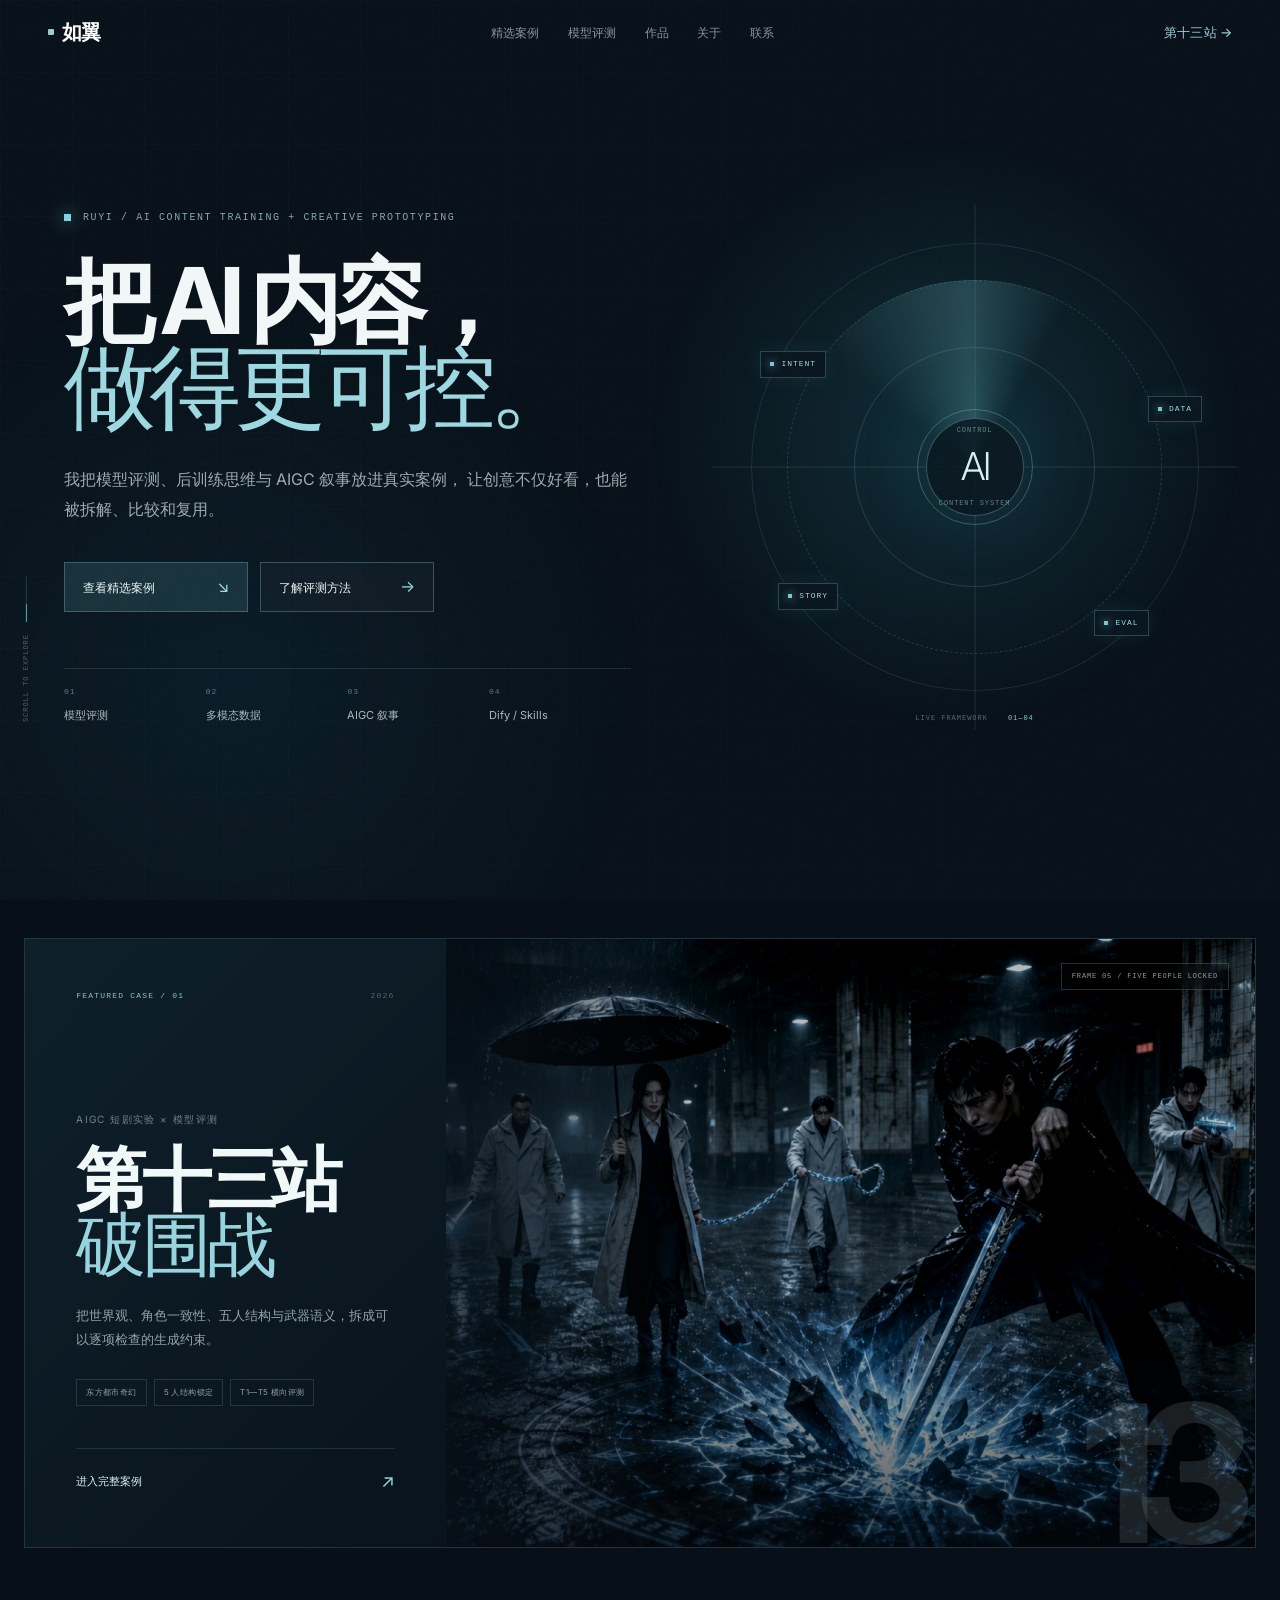
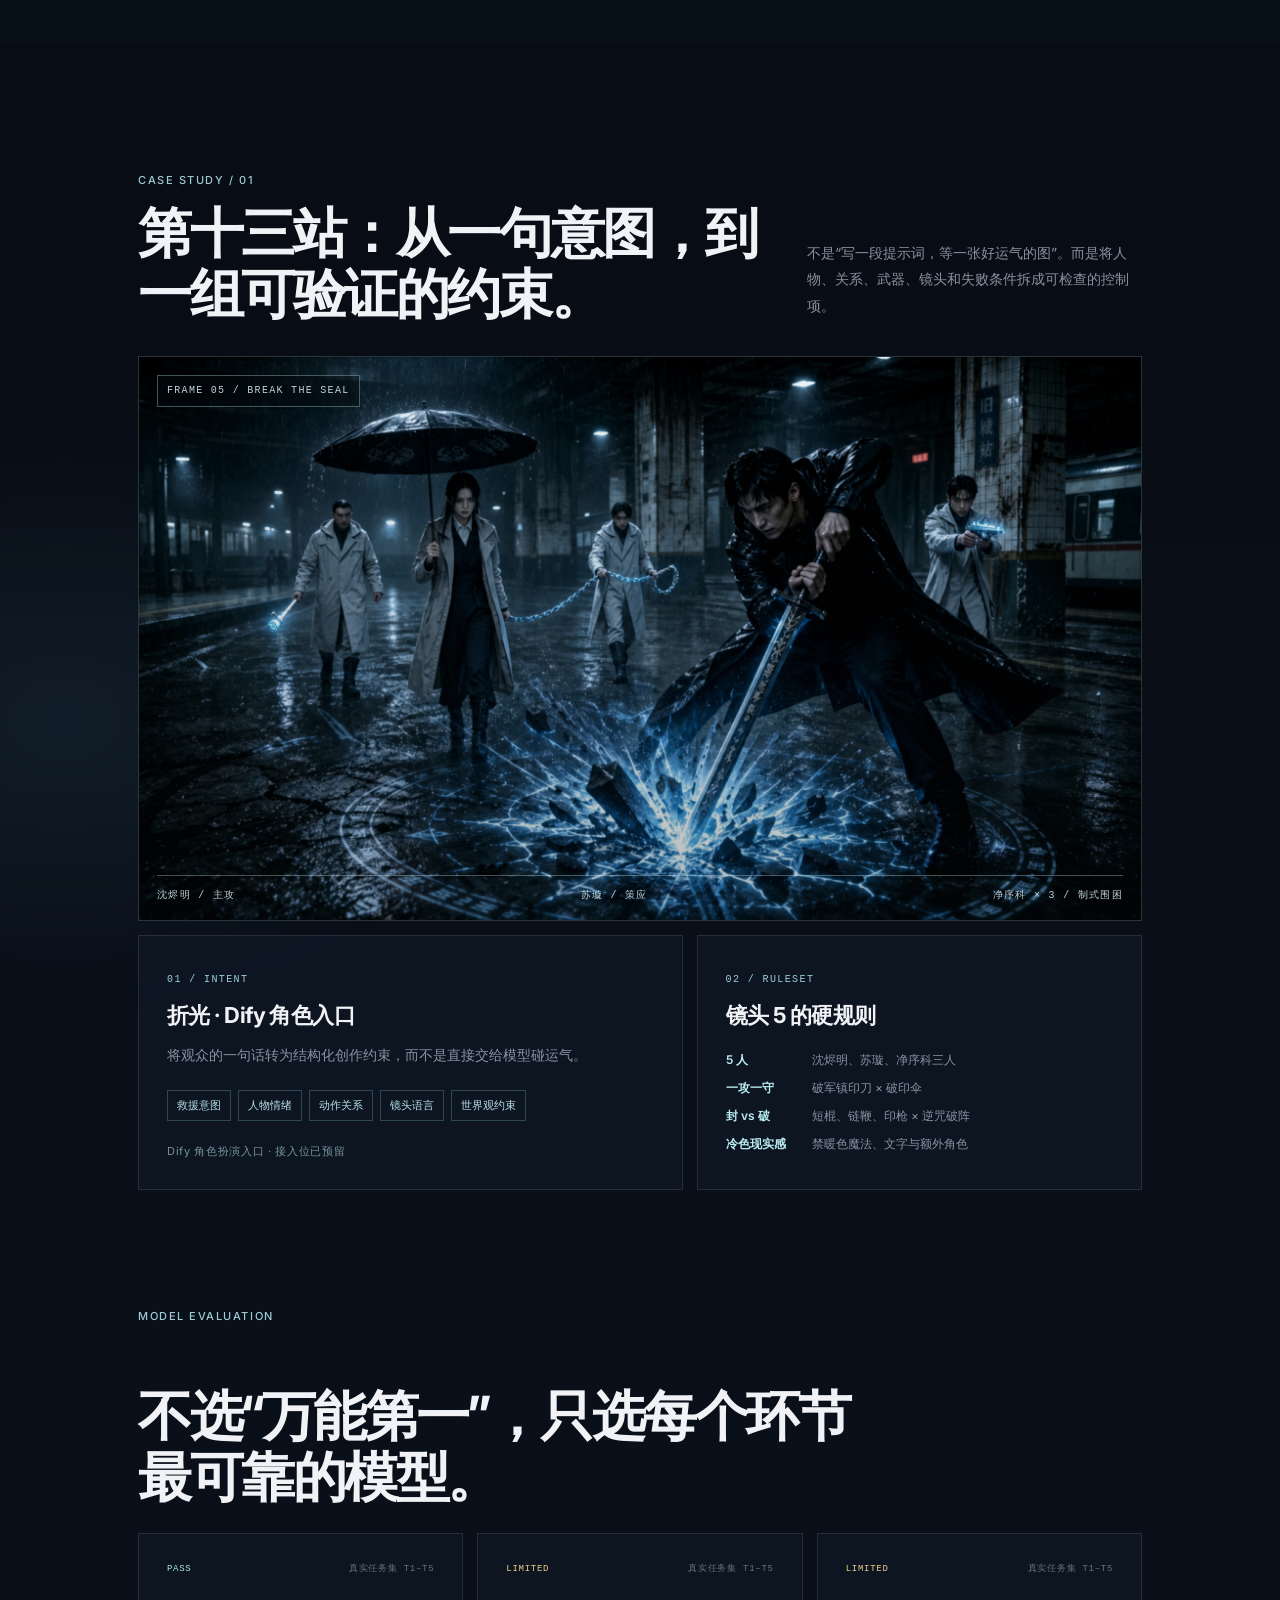
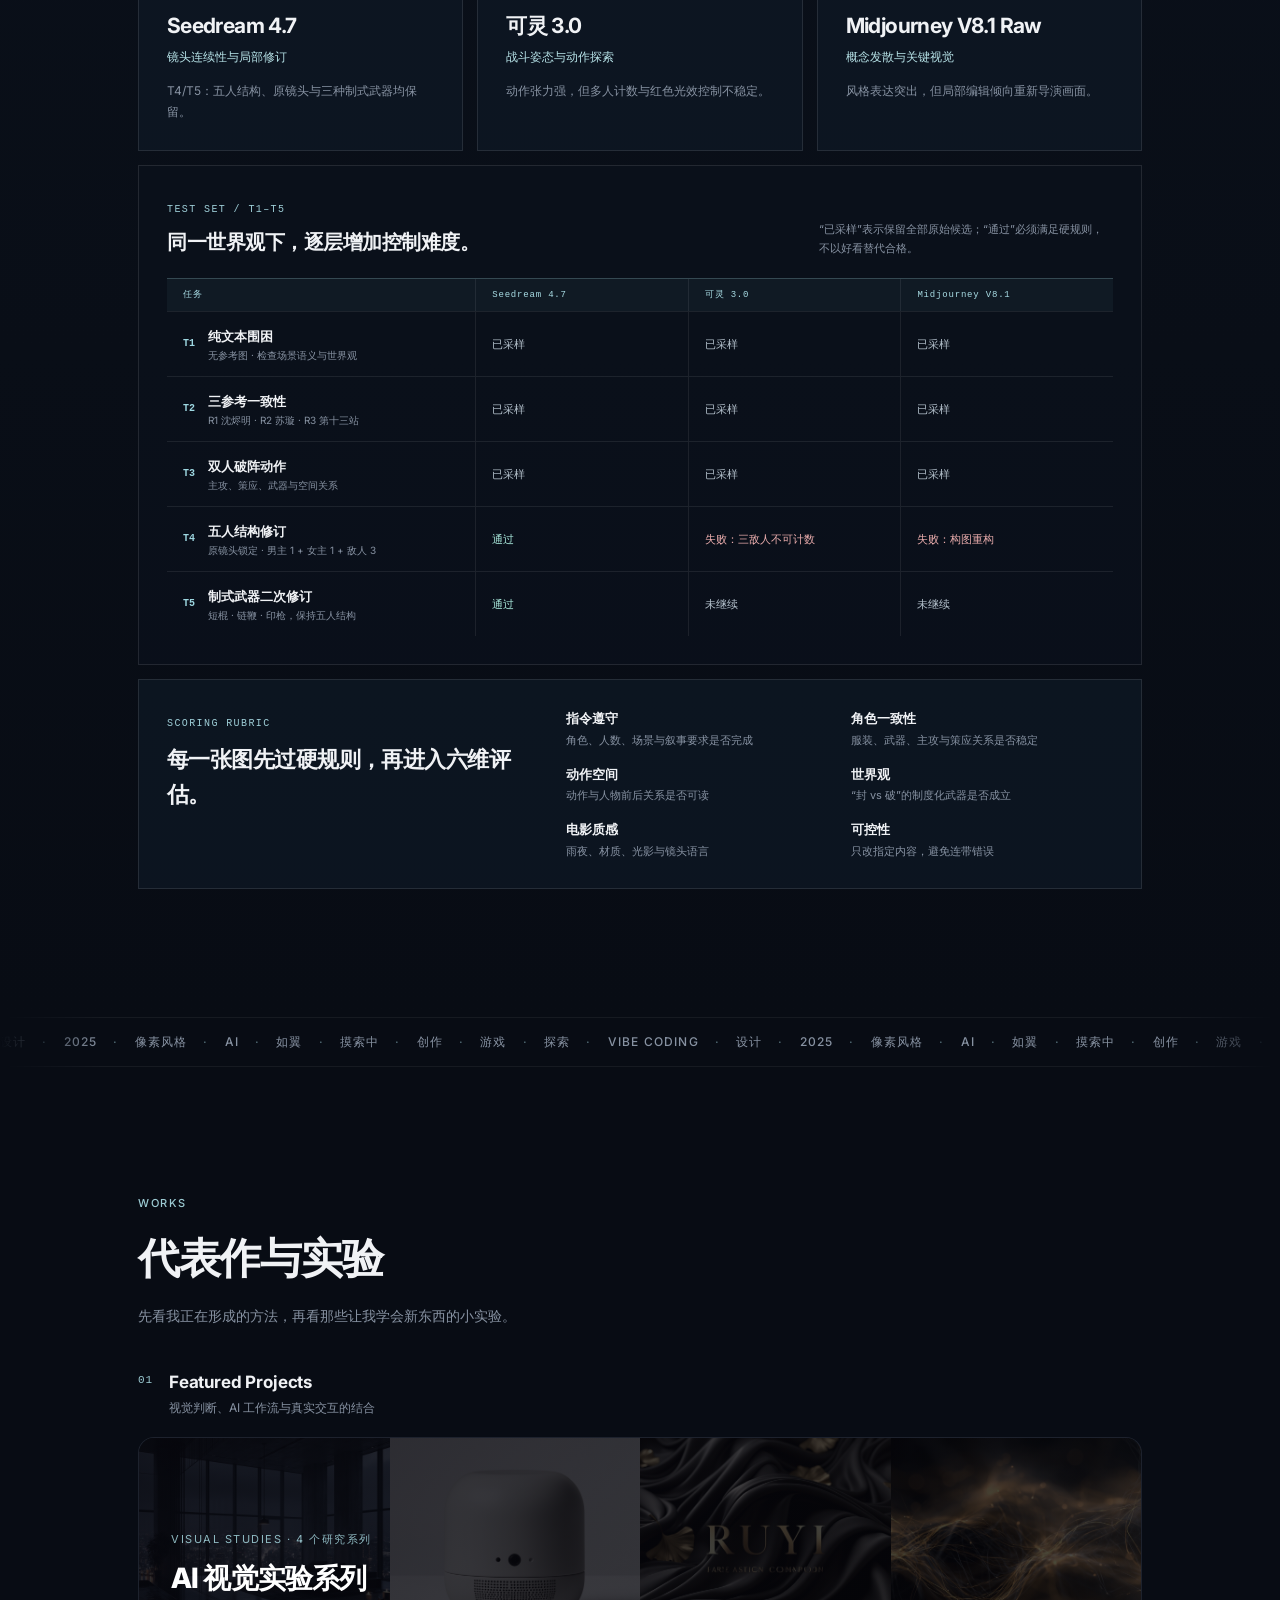
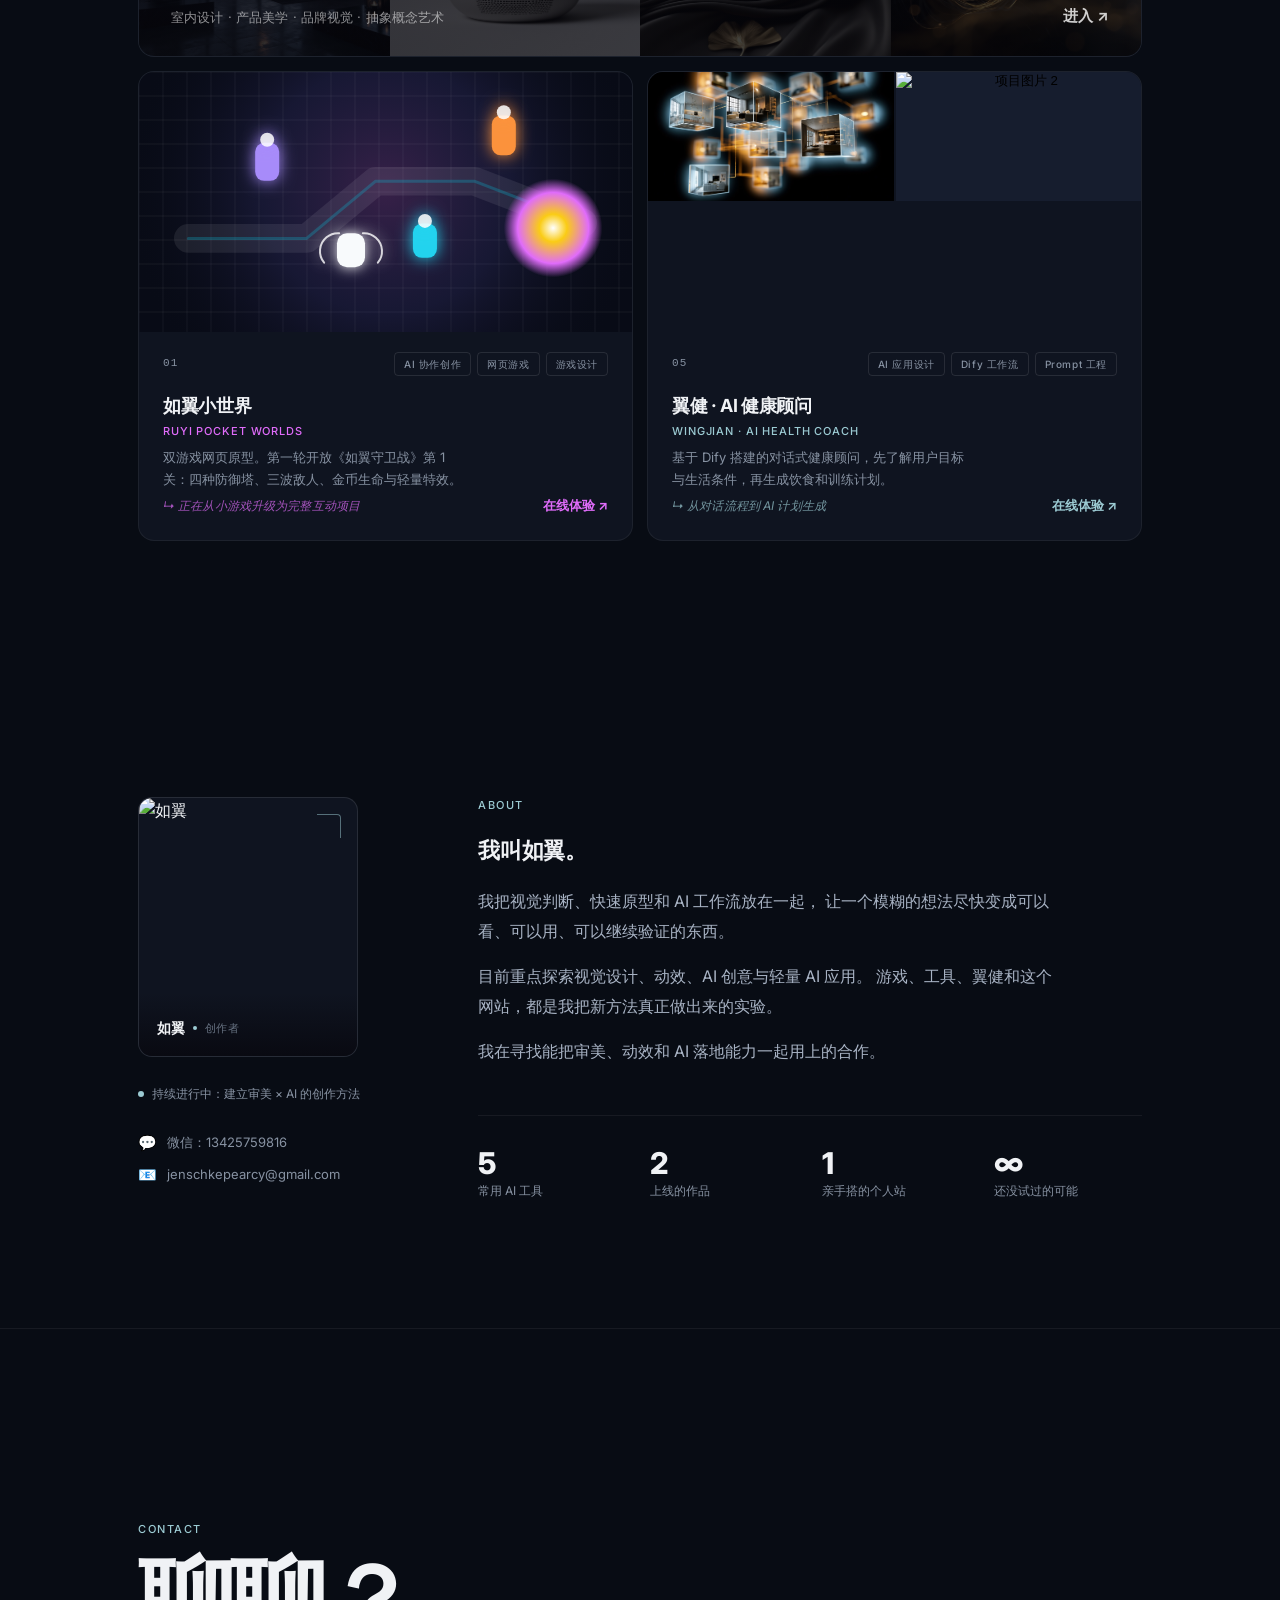
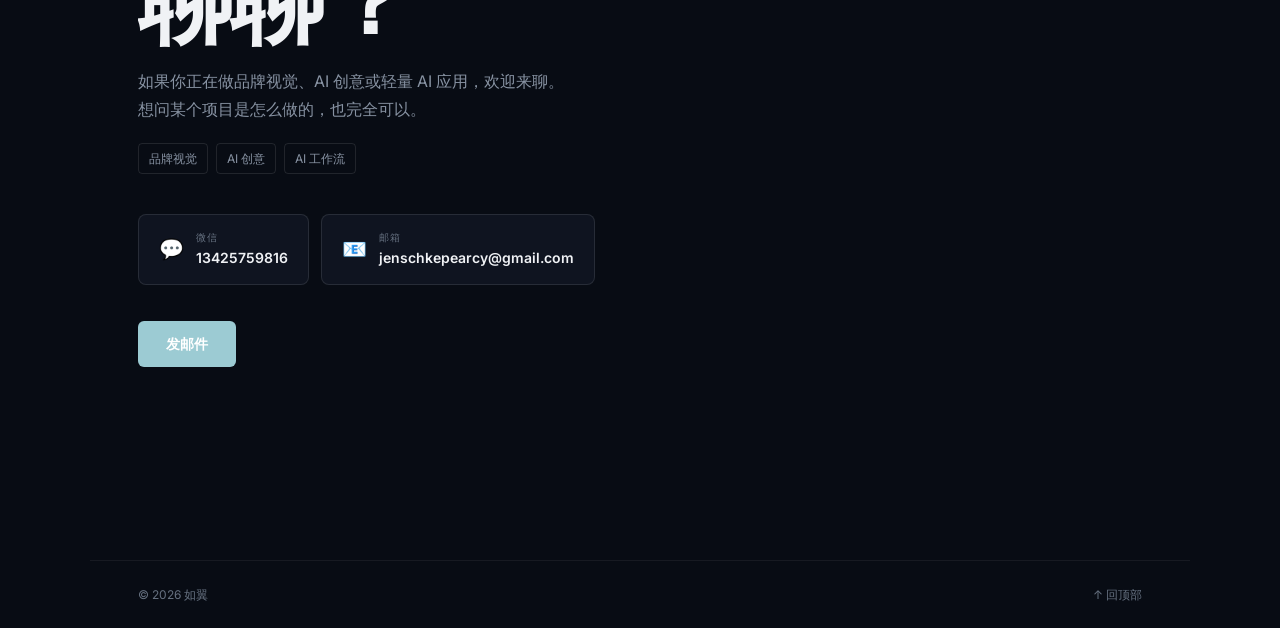
==== commit b581e72a: "Remove retired project cards" ====
--- a/index.html
+++ b/index.html
@@ -13,7 +13,7 @@
     <link rel="preconnect" href="https://fonts.googleapis.com" />
     <link rel="preconnect" href="https://fonts.gstatic.com" crossorigin />
     <link href="https://fonts.googleapis.com/css2?family=Inter:wght@300;400;500;600;700;800;900&display=swap" rel="stylesheet" />
-    <script type="module" crossorigin src="./assets/index-D6Ip85Vt.js"></script>
+    <script type="module" crossorigin src="./assets/index-DSotHRc_.js"></script>
     <link rel="stylesheet" crossorigin href="./assets/index-Hgr3BEfF.css">
   </head>
   <body>
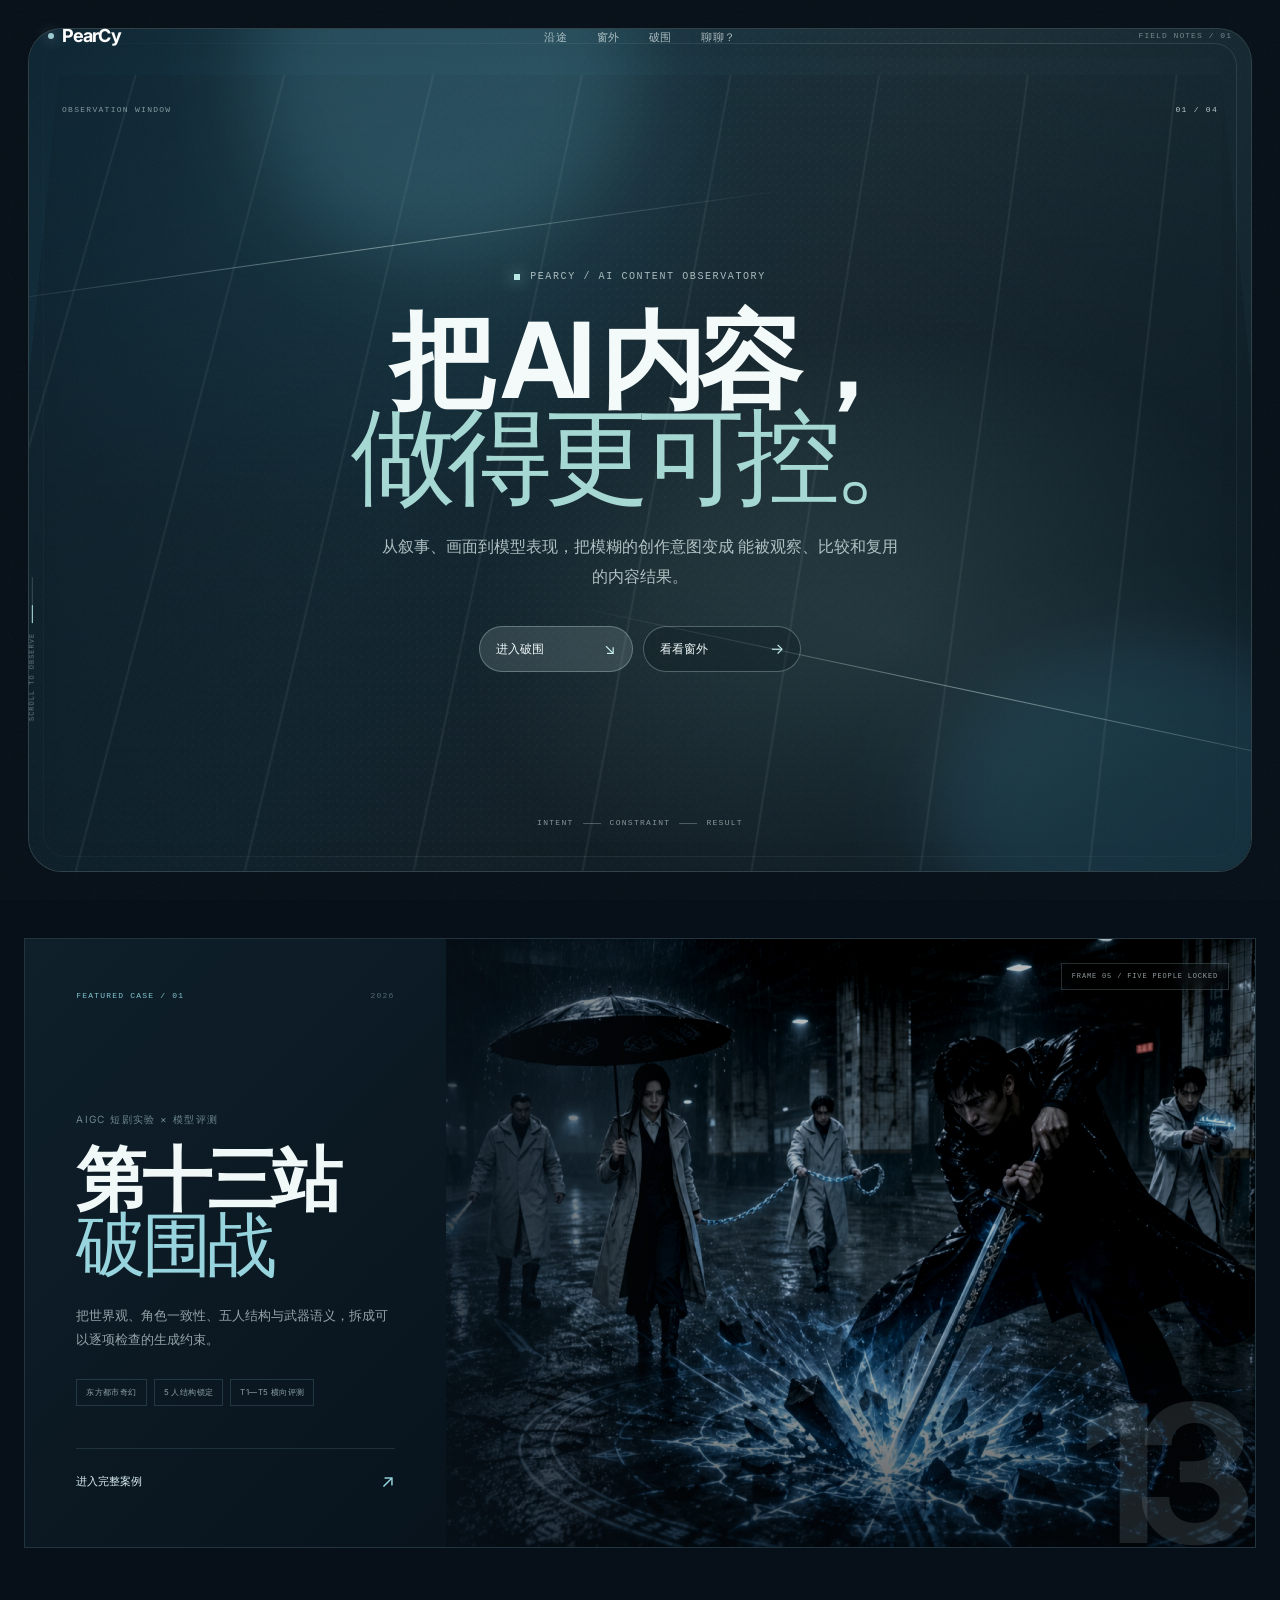
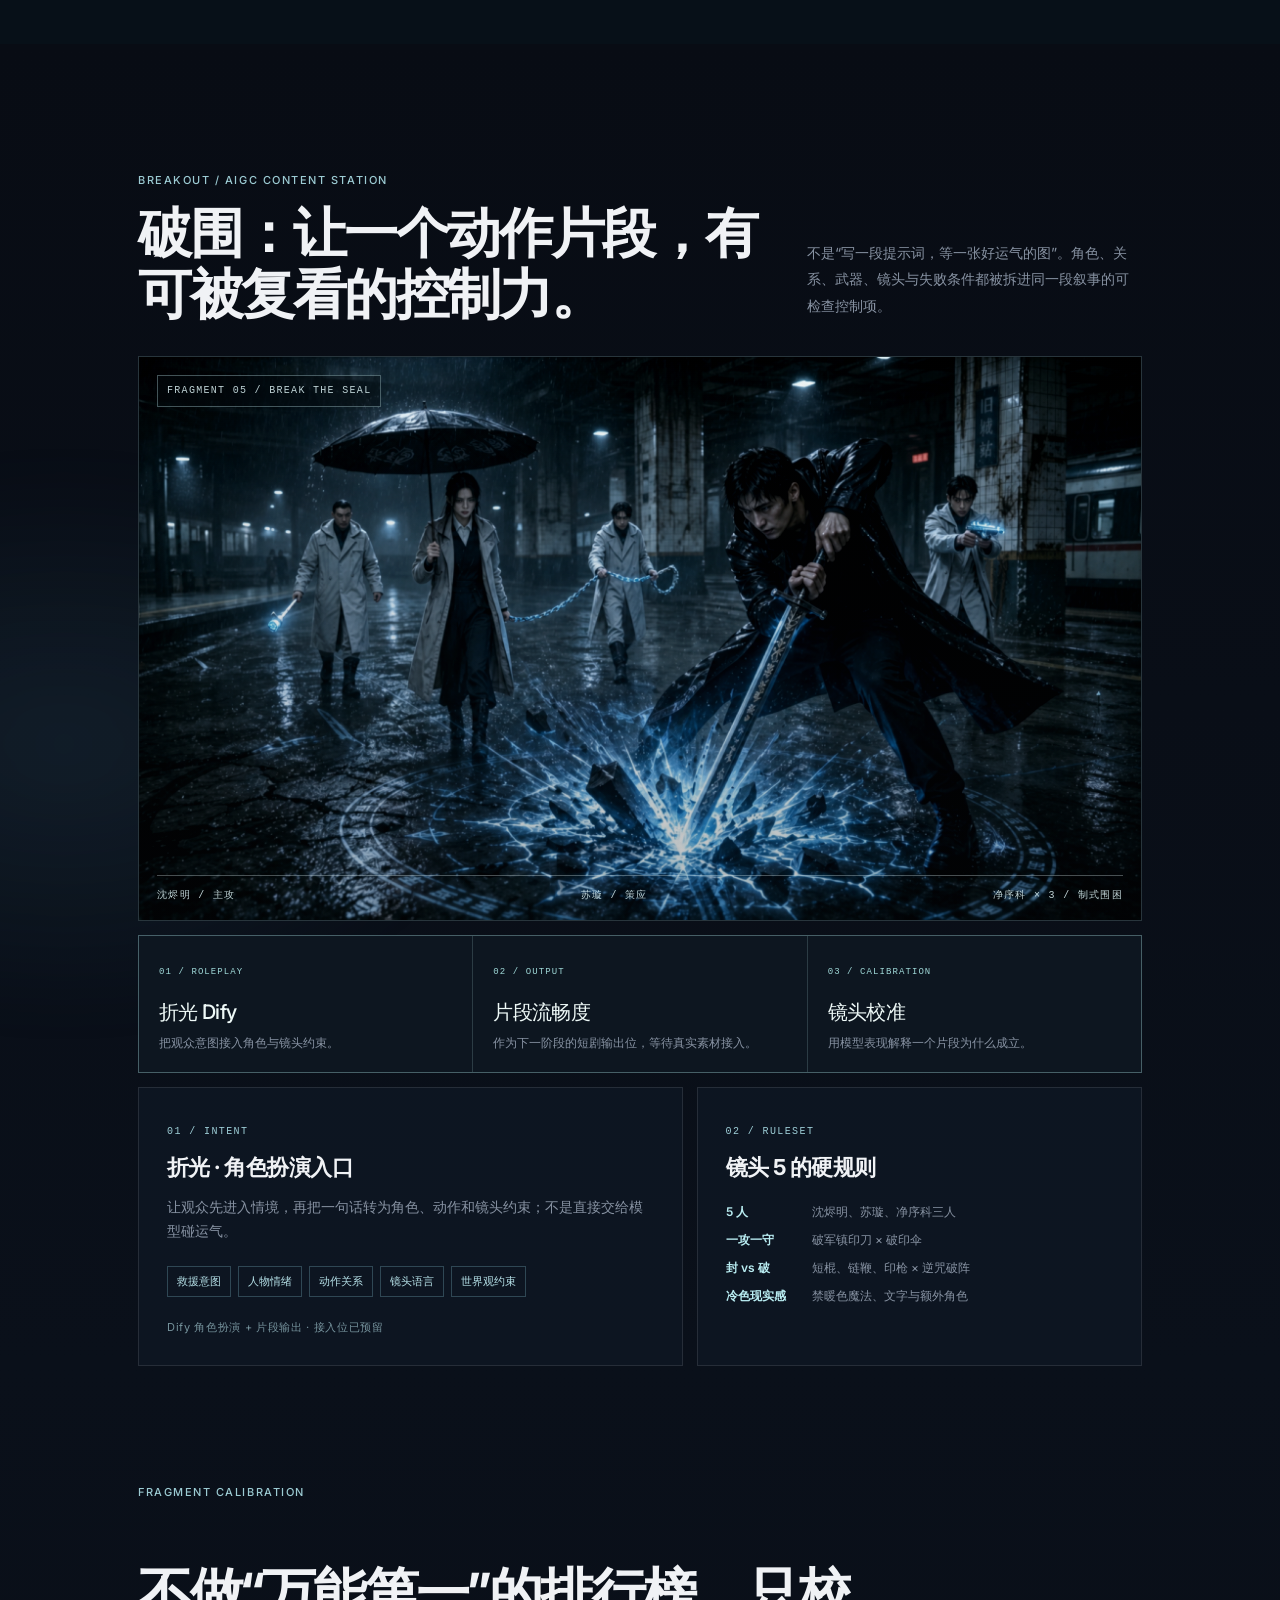
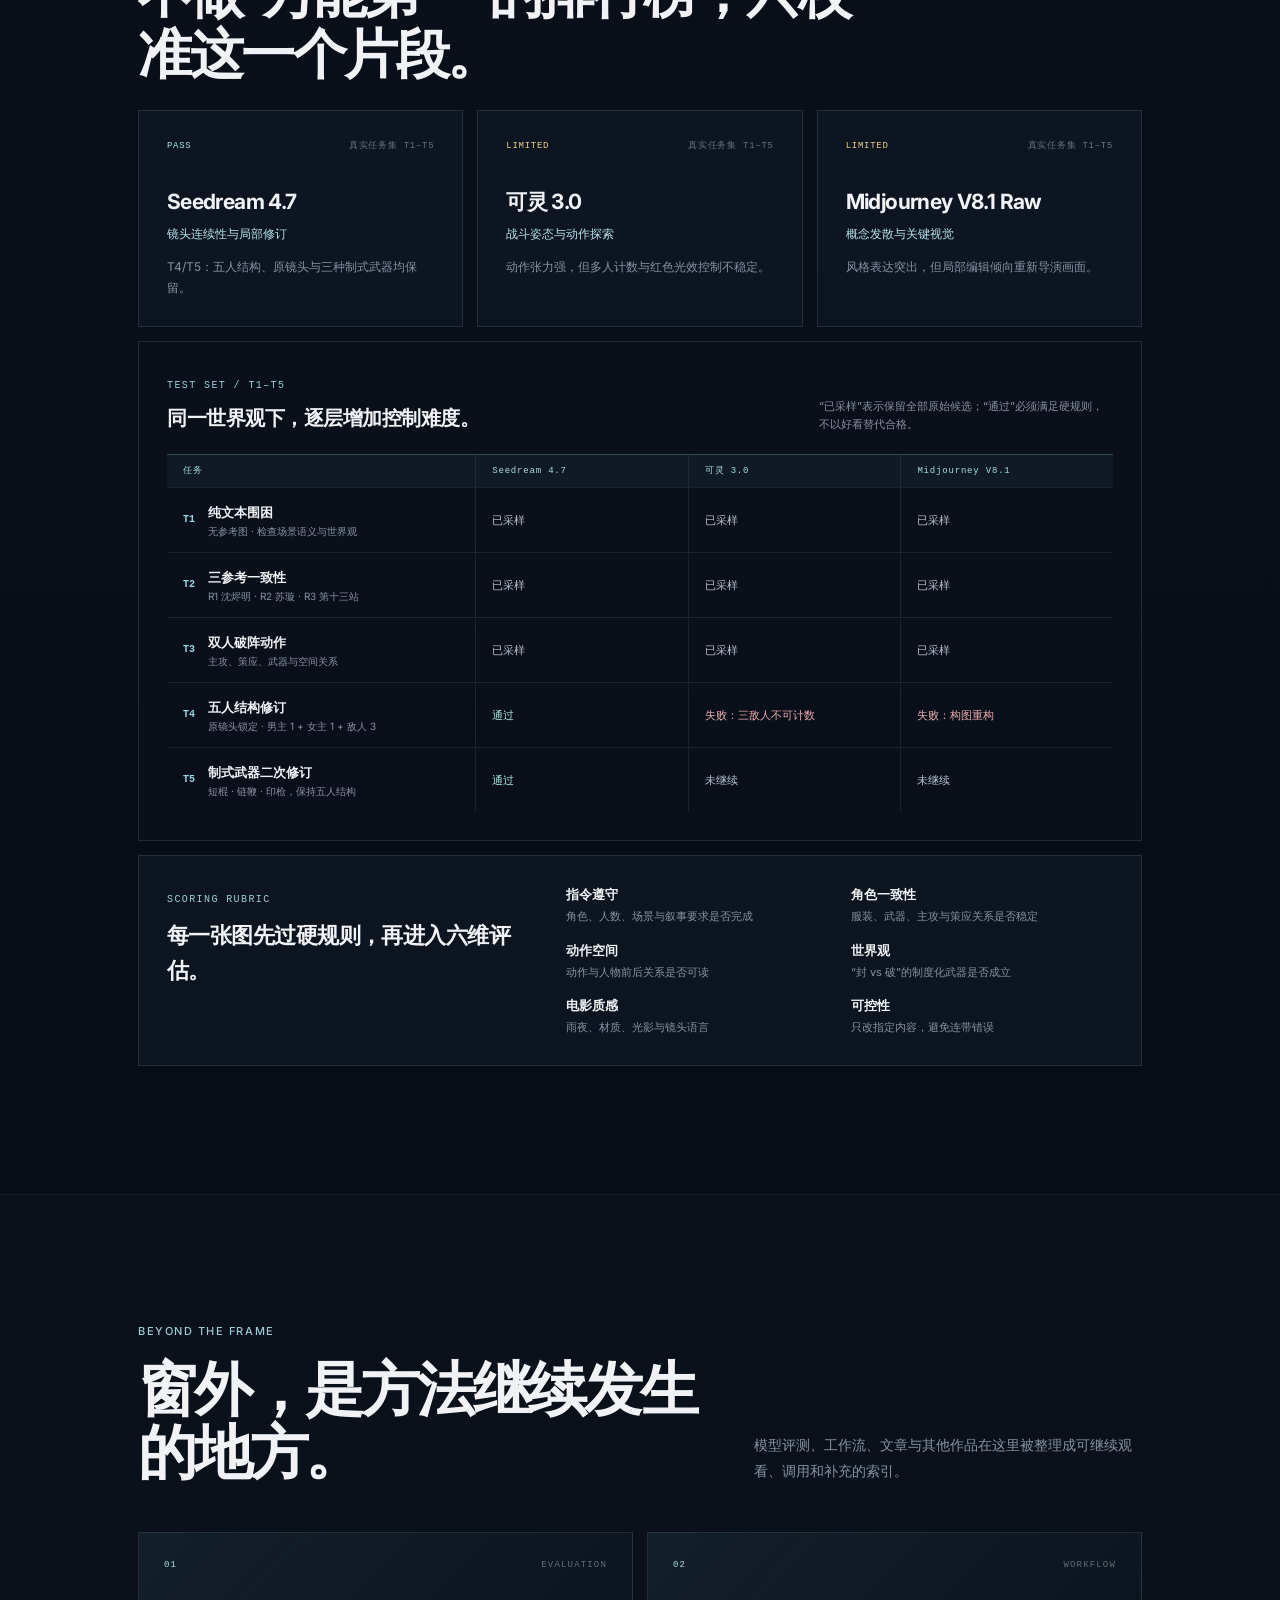
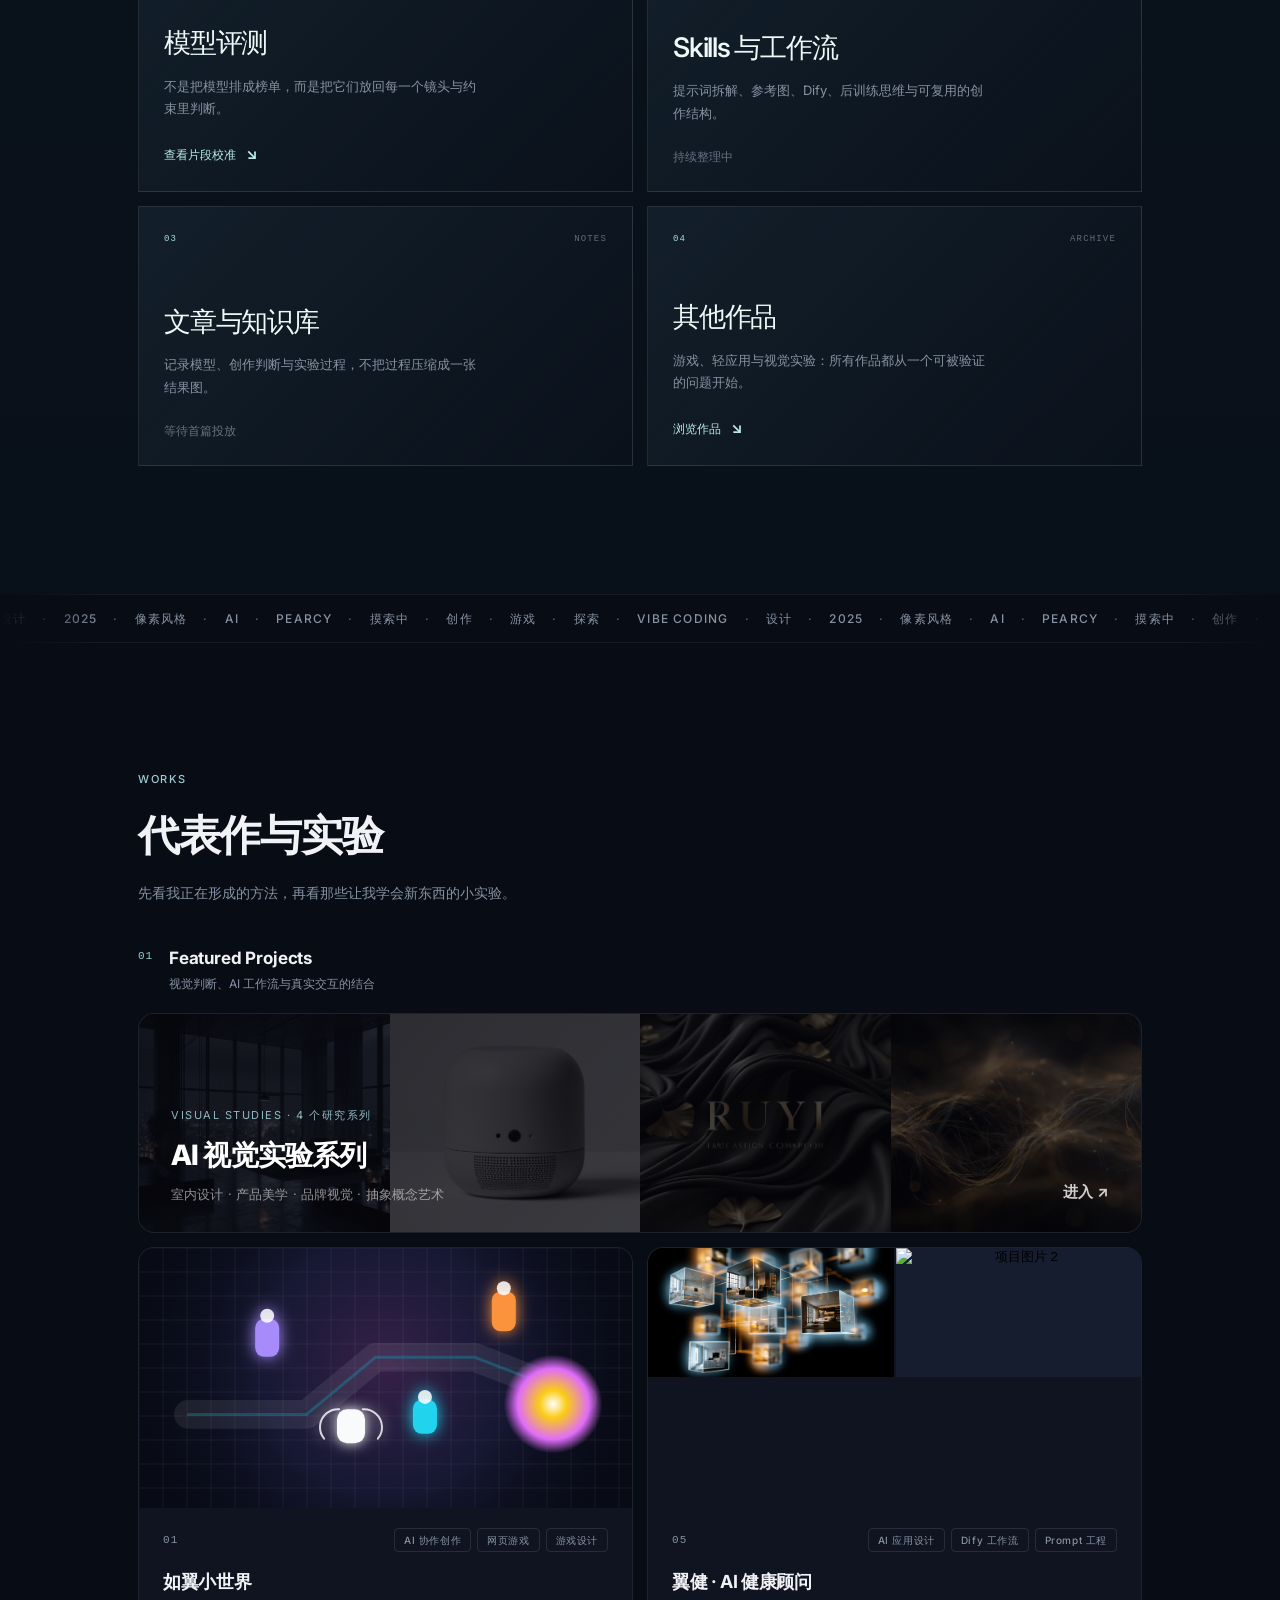
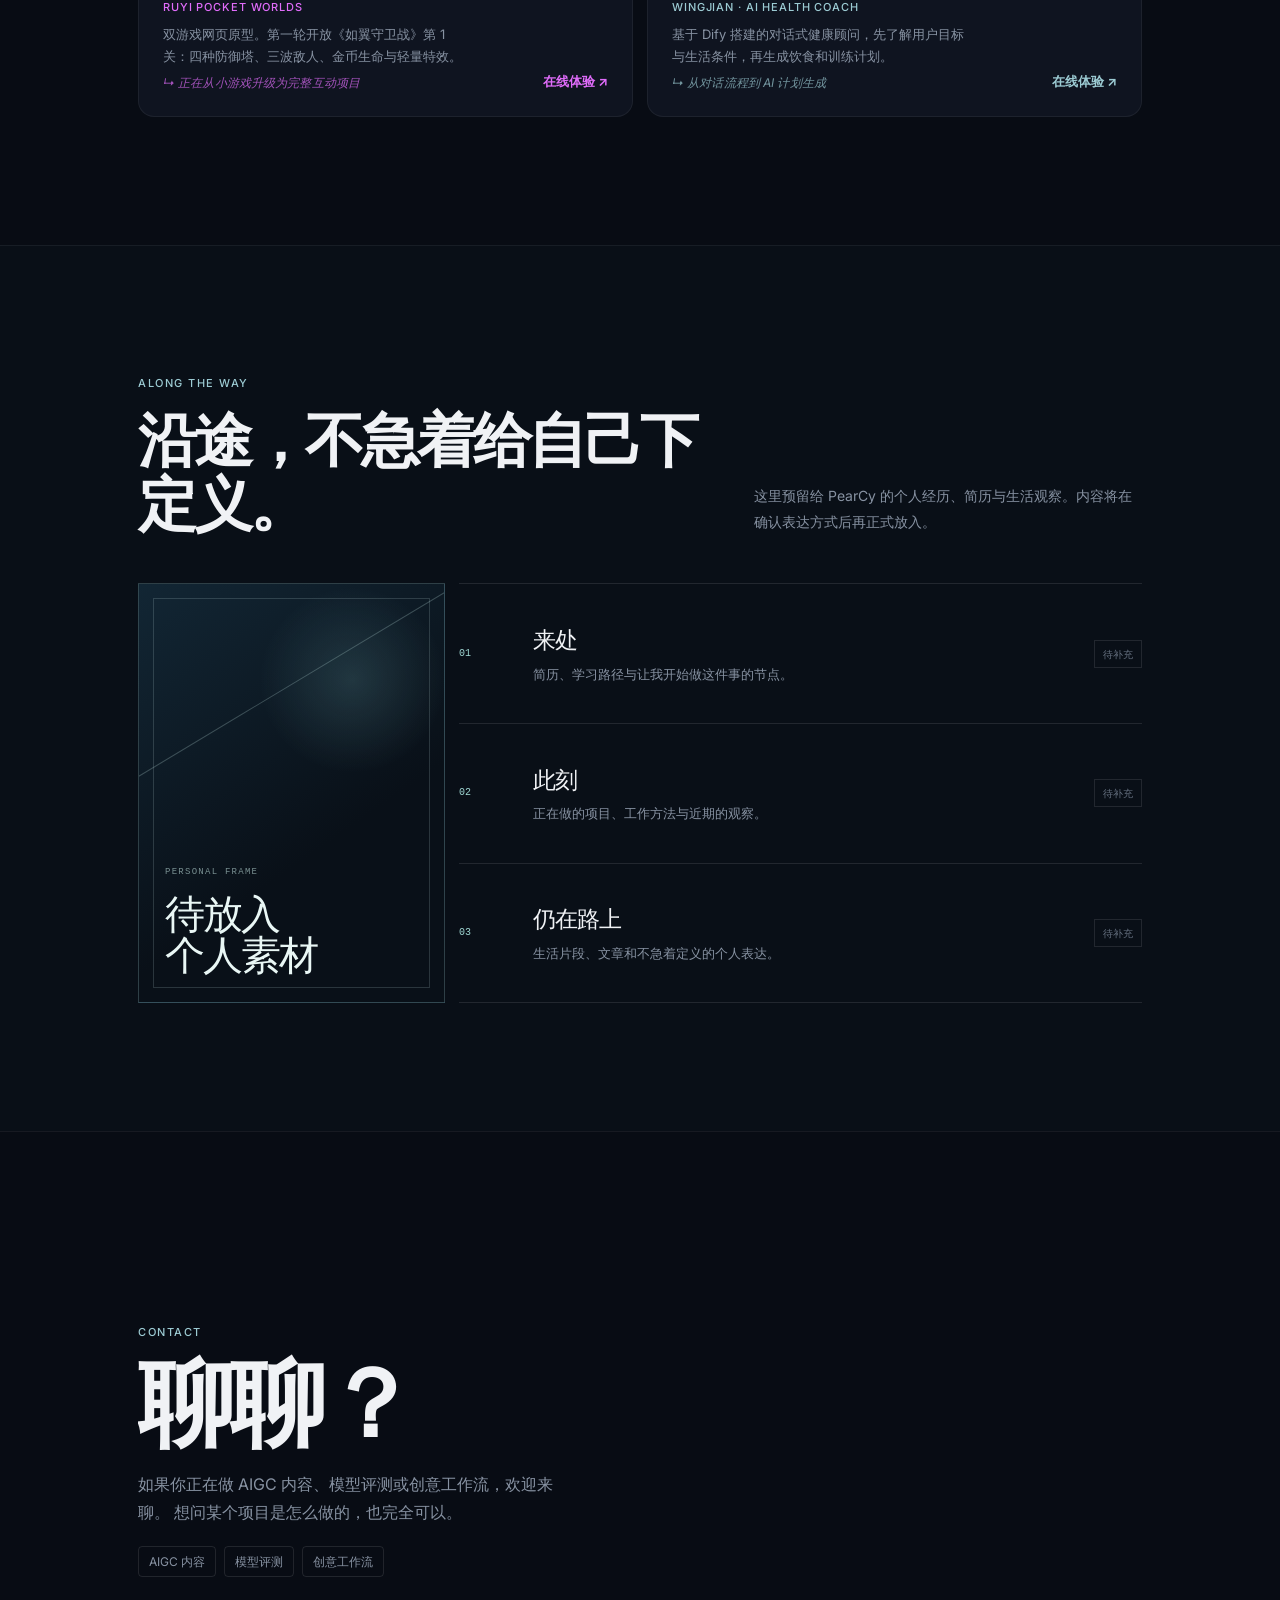
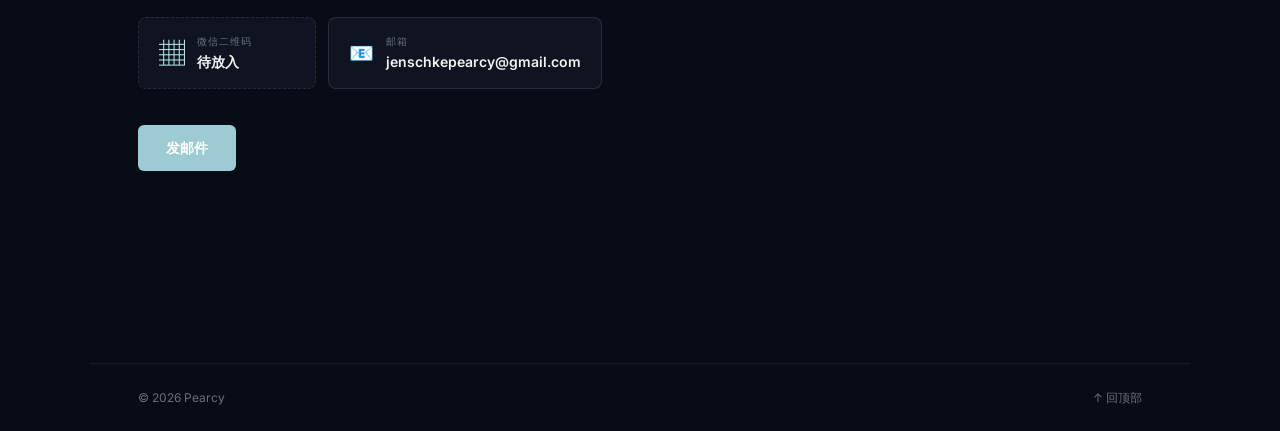
==== commit 1a3981fd: "Restructure PearCy portfolio navigation and hero" ====
--- a/index.html
+++ b/index.html
@@ -13,8 +13,8 @@
     <link rel="preconnect" href="https://fonts.googleapis.com" />
     <link rel="preconnect" href="https://fonts.gstatic.com" crossorigin />
     <link href="https://fonts.googleapis.com/css2?family=Inter:wght@300;400;500;600;700;800;900&display=swap" rel="stylesheet" />
-    <script type="module" crossorigin src="./assets/index-DSotHRc_.js"></script>
-    <link rel="stylesheet" crossorigin href="./assets/index-Hgr3BEfF.css">
+    <script type="module" crossorigin src="./assets/index-Dn9uttox.js"></script>
+    <link rel="stylesheet" crossorigin href="./assets/index-BW2UPEf9.css">
   </head>
   <body>
     <div id="root"></div>
--- a/assets/index-BW2UPEf9.css
+++ b/assets/index-BW2UPEf9.css
@@ -0,0 +1 @@
+.navbar{position:fixed;inset:0 0 auto;z-index:100;height:72px;display:grid;grid-template-columns:1fr auto 1fr;align-items:center;padding:0 48px;transition:background .3s ease,border-color .3s ease,backdrop-filter .3s ease}.navbar--scrolled{background:#070c12d1;backdrop-filter:blur(20px);-webkit-backdrop-filter:blur(20px);border-bottom:1px solid rgba(255,255,255,.08)}.nav-logo{display:flex;align-items:center;gap:8px;justify-self:start;color:#fff;font-size:18px;font-weight:720;letter-spacing:-.05em;line-height:1;text-decoration:none;transition:opacity .15s}.nav-logo:hover{opacity:.65}.nav-logo-mark{display:inline-block;width:6px;height:6px;border-radius:50%;background:var(--accent);box-shadow:0 0 14px #9ccbd3c7;animation:markPulse 2.6s ease-in-out infinite}@keyframes markPulse{0%,to{transform:scale(1);opacity:1}50%{transform:scale(1.5);opacity:.55}}.nav-links{display:flex;gap:clamp(18px,2.3vw,34px);list-style:none}.nav-links a{color:#ebf5f5ad;font-size:11px;font-weight:460;letter-spacing:.04em;text-decoration:none;transition:color .15s}.nav-links a:hover{color:#fff}.nav-meta{justify-self:end;color:#e5f2f175;font-family:var(--font-mono);font-size:8px;letter-spacing:.13em}.nav-menu{display:none;width:44px;height:44px;border:0;background:transparent;cursor:pointer;align-items:center;justify-content:center;flex-direction:column;gap:6px}.nav-menu span{width:20px;height:1px;background:var(--text)}@media (max-width: 768px){.navbar{height:64px;display:flex;justify-content:space-between;padding:0 20px}.nav-meta{display:none}.nav-menu{display:flex}.nav-links{position:absolute;top:64px;left:0;right:0;display:flex;flex-direction:column;gap:0;padding:8px 20px 20px;background:#070c12f7;border-bottom:1px solid var(--border-subtle);opacity:0;visibility:hidden;transform:translateY(-8px);transition:opacity .2s ease,transform .2s ease,visibility .2s}.nav-links--open{opacity:1;visibility:visible;transform:translateY(0)}.nav-links a{display:flex;align-items:center;min-height:48px;color:var(--text-2);font-size:15px;border-bottom:1px solid var(--border-subtle)}}.hero--portfolio{position:relative;min-height:100svh;display:grid;place-items:center;overflow:hidden;isolation:isolate;background:#071018;color:#edf7f7}.hero-observation{position:absolute;top:28px;right:28px;bottom:28px;left:28px;z-index:-1;overflow:hidden;border:1px solid rgba(199,232,235,.19);border-radius:34px;background:#0b1821}.hero-observation:before{content:"";position:absolute;top:14px;right:14px;bottom:14px;left:14px;border:1px solid rgba(225,242,241,.16);border-radius:23px;box-shadow:inset 0 0 0 14px #02070b29}.hero-observation-glass{position:absolute;top:0;right:0;bottom:0;left:0;background:linear-gradient(118deg,#0d2533f0,#2148588f 37%,#7dadb226 56%,#0b212bb8),radial-gradient(ellipse at 71% 72%,rgba(143,209,207,.32),transparent 35%),radial-gradient(ellipse at 22% 21%,rgba(38,109,136,.48),transparent 34%)}.hero-observation-glass:after{content:"";position:absolute;top:0;right:0;bottom:0;left:0;background:repeating-linear-gradient(100deg,transparent 0 78px,rgba(232,249,247,.065) 79px 80px,transparent 81px 154px),linear-gradient(180deg,#040b111a,#040b117a);transform:perspective(700px) rotateX(6deg) scale(1.08);transform-origin:center bottom}.hero-observation-line{position:absolute;height:1px;width:68%;background:linear-gradient(90deg,transparent,rgba(222,247,244,.45),transparent);filter:blur(.2px);animation:observationDrift 14s ease-in-out infinite alternate}.hero-observation-line--one{top:26%;left:-6%;transform:rotate(-8deg)}.hero-observation-line--two{bottom:21%;right:-12%;transform:rotate(12deg);animation-delay:-8s}.hero-observation-glow{position:absolute;border-radius:50%;filter:blur(38px);mix-blend-mode:screen;opacity:.55}.hero-observation-glow--one{width:30vw;height:30vw;top:-12vw;left:18%;background:#60b2c257;animation:observationFloat 12s ease-in-out infinite alternate}.hero-observation-glow--two{width:35vw;height:26vw;right:-10vw;bottom:-8vw;background:#2a6b8d73;animation:observationFloat 16s ease-in-out infinite alternate-reverse}.hero-observation-grain{position:absolute;top:0;right:0;bottom:0;left:0;opacity:.18;background-image:radial-gradient(rgba(235,249,249,.35) .55px,transparent .8px);background-size:8px 8px;-webkit-mask-image:linear-gradient(120deg,transparent,#000 48%,transparent);mask-image:linear-gradient(120deg,transparent,#000 48%,transparent)}.hero-portfolio-inner{position:relative;width:min(1160px,calc(100% - 96px));min-height:100svh;display:grid;place-items:center;padding:150px 0 116px;text-align:center}.hero-portfolio-copy{max-width:820px}.hero-eyebrow{display:inline-flex;align-items:center;gap:10px;margin:0 0 28px;color:#e0f2f1b8;font-family:var(--font-mono);font-size:10px;letter-spacing:.16em}.hero-eyebrow span{width:6px;height:6px;background:#b9e8e4;box-shadow:0 0 16px #8cd6d0}.hero-portfolio-copy h1{margin:0;color:#f4fbfa;font-size:clamp(62px,8.2vw,126px);font-weight:690;letter-spacing:-.082em;line-height:.9}.hero-portfolio-copy h1 em{color:#a6d9d4;font-style:normal;font-weight:410}.hero-intro{max-width:530px;margin:30px auto 0;color:#dfefefc2;font-size:clamp(14px,1.25vw,17px);line-height:1.85}.hero-portfolio-actions{display:flex;justify-content:center;align-items:center;gap:10px;margin-top:34px}.hero-portfolio-actions a{display:inline-flex;align-items:center;justify-content:space-between;gap:28px;min-height:46px;padding:0 16px;border:1px solid rgba(211,241,239,.3);border-radius:999px;color:#effafa;text-decoration:none;font-size:12px;transition:transform .28s var(--ease-out),background .28s ease,border-color .28s ease}.hero-portfolio-actions a:hover{transform:translateY(-3px);border-color:#d3f1efb8}.hero-primary{min-width:154px;background:#daf6f324}.hero-primary:hover{background:#daf6f33d}.hero-secondary{min-width:158px;background:#040d133d}.hero-secondary:hover{background:#040d137a}.hero-portfolio-actions span{color:#c6efec;font-size:15px}.hero-observation-label{position:absolute;color:#dff2f08f;font-family:var(--font-mono);font-size:8px;letter-spacing:.16em}.hero-observation-label--top{top:104px;left:2px;right:2px;display:flex;justify-content:space-between}.hero-observation-label--top b{color:#dff2f0d1;font-weight:400}.hero-observation-label--bottom{bottom:70px;left:50%;display:flex;align-items:center;gap:9px;transform:translate(-50%);white-space:nowrap}.hero-observation-label--bottom i{display:block;width:18px;height:1px;background:#dff2f047}.hero-scroll-cue{position:absolute;left:38px;bottom:35px;display:flex;align-items:center;gap:10px;color:#dcf2f06b;font-family:var(--font-mono);font-size:7px;letter-spacing:.14em;transform:rotate(-90deg) translate(100%);transform-origin:left bottom}.hero-scroll-cue i{display:block;width:46px;height:1px;overflow:hidden;background:#d3f2ef33}.hero-scroll-cue i:after{content:"";display:block;width:18px;height:1px;background:#b7eae5;animation:heroScroll 2s ease-in-out infinite}@keyframes observationDrift{to{transform:translate(14vw) rotate(-4deg)}}.hero-observation-line--two{animation-name:observationDriftTwo}@keyframes observationDriftTwo{to{transform:translate(-16vw) rotate(6deg)}}@keyframes observationFloat{to{transform:translate3d(5vw,3vw,0) scale(1.08)}}@keyframes heroScroll{0%{transform:translate(-20px)}55%,to{transform:translate(52px)}}@media (max-width: 800px){.hero-observation{top:12px;right:12px;bottom:12px;left:12px;border-radius:23px}.hero-portfolio-inner{width:min(100% - 44px,680px);padding:126px 0 98px}.hero-observation-label--top{top:90px}.hero-observation-label--bottom{bottom:48px}.hero-scroll-cue{display:none}}@media (max-width: 560px){.hero-portfolio-copy h1{font-size:clamp(51px,15.8vw,72px)}.hero-eyebrow{max-width:280px;line-height:1.6}.hero-intro{margin-top:25px;font-size:13px}.hero-portfolio-actions{align-items:stretch;flex-direction:column}.hero-portfolio-actions a{width:100%}.hero-observation-label--top{font-size:7px}.hero-observation-label--bottom{font-size:6px;gap:6px}.hero-observation-label--bottom i{width:12px}}@media (prefers-reduced-motion: reduce){.hero-observation-line,.hero-observation-glow,.hero-scroll-cue i:after{animation:none!important}}.station-feature{padding:38px 24px 96px;background:#071018}.station-feature-card{position:relative;display:grid;grid-template-columns:minmax(340px,.78fr) minmax(0,1.5fr);width:min(1440px,100%);min-height:610px;margin:0 auto;overflow:hidden;border:1px solid rgba(154,214,222,.17);background:#0a151e;color:#eaf5f6;text-decoration:none;transition:transform .45s var(--ease-out),border-color .35s ease,box-shadow .35s ease}.station-feature-card:hover{transform:translateY(-6px);border-color:#9ad6de6b;box-shadow:0 32px 80px #00000047}.station-feature-copy{position:relative;z-index:2;display:flex;flex-direction:column;padding:clamp(32px,4vw,64px);background:linear-gradient(135deg,#0f202bfa,#08131cf0)}.station-feature-meta{display:flex;justify-content:space-between;color:#80c5d0;font-family:var(--font-mono);font-size:8px;letter-spacing:.15em}.station-feature-meta i{color:#b3d7db6b;font-style:normal}.station-feature-type{margin:auto 0 20px;color:#b5d8dc8f;font-size:10px;letter-spacing:.14em}.station-feature h2{margin:0;color:#f0f8f8;font-size:clamp(52px,5.5vw,88px);font-weight:680;letter-spacing:-.065em;line-height:.92}.station-feature h2 em{color:#97d4dd;font-style:normal;font-weight:350}.station-feature-copy>p:not(.station-feature-type){max-width:470px;margin:28px 0 0;color:#d3e4e6ad;font-size:13px;line-height:1.8}.station-feature-tags{display:flex;flex-wrap:wrap;gap:7px;margin-top:28px}.station-feature-tags span{padding:6px 9px;border:1px solid rgba(157,210,218,.17);color:#cbe3e6ad;font-size:8px;letter-spacing:.05em}.station-feature-link{display:flex;align-items:center;justify-content:space-between;margin-top:42px;padding-top:18px;border-top:1px solid rgba(164,211,218,.13);color:#d9eef0;font-size:11px}.station-feature-link span{color:#98d9e2;font-size:18px;transition:transform .3s var(--ease-out)}.station-feature-card:hover .station-feature-link span{transform:translate(4px,-4px)}.station-feature-visual{position:relative;min-height:520px;overflow:hidden}.station-feature-visual img{width:100%;height:100%;object-fit:cover;object-position:53% 50%;filter:saturate(.76) contrast(1.12) brightness(.72);transition:transform 1.1s var(--ease-out),filter .55s ease}.station-feature-card:hover .station-feature-visual img{transform:scale(1.035);filter:saturate(.9) contrast(1.1) brightness(.79)}.station-feature-image-shade{position:absolute;top:0;right:0;bottom:0;left:0;background:linear-gradient(90deg,rgba(8,19,28,.72),transparent 30%),linear-gradient(0deg,rgba(4,10,16,.58),transparent 38%)}.station-feature-frame{position:absolute;right:26px;top:24px;padding:7px 10px;border:1px solid rgba(183,223,228,.2);color:#daedefa6;font-family:var(--font-mono);font-size:7px;letter-spacing:.12em;-webkit-backdrop-filter:blur(8px);backdrop-filter:blur(8px)}.station-feature-number{position:absolute;right:24px;bottom:-22px;color:#d5f0f31f;font-size:clamp(120px,15vw,220px);font-weight:700;letter-spacing:-.12em;line-height:1}@media (max-width: 900px){.station-feature{padding:24px 18px 72px}.station-feature-card{grid-template-columns:1fr}.station-feature-copy,.station-feature-visual{min-height:440px}.station-feature-type{margin-top:auto}}@media (max-width: 560px){.station-feature{padding-inline:12px}.station-feature-card{min-height:auto}.station-feature-copy{min-height:420px;padding:28px 22px}.station-feature-visual{min-height:330px}.station-feature h2{font-size:58px}.station-feature-visual img{object-position:61% 50%}.station-feature-frame{left:16px;right:auto;top:16px}}.station-case{position:relative;background:linear-gradient(180deg,#080c14,#0a101a 48%,#080c14);overflow:hidden}.station-case:before{content:"";position:absolute;width:70vw;height:45vw;left:-30vw;top:15%;background:radial-gradient(ellipse,rgba(77,144,174,.12),transparent 68%);filter:blur(30px);pointer-events:none}.station-heading,.evaluation-head{display:grid;grid-template-columns:minmax(0,1.3fr) minmax(260px,.7fr);gap:48px;align-items:end;position:relative}.station-heading{margin-bottom:32px}.station-heading h2,.evaluation-head h2{color:var(--text);font-size:clamp(30px,4.4vw,54px);line-height:1.13;letter-spacing:-.045em;max-width:760px}.station-heading>p{color:var(--text-muted);font-size:14px;line-height:1.9;padding-bottom:4px}.station-stage{position:relative;min-height:460px;border:1px solid rgba(176,221,230,.2);overflow:hidden;background:#060b11}.station-stage:after{content:"";position:absolute;top:0;right:0;bottom:0;left:0;pointer-events:none;background:linear-gradient(180deg,#060a1005,#060a1047)}.station-stage img{display:block;width:100%;height:100%;min-height:460px;object-fit:cover;object-position:center;filter:saturate(.9) contrast(1.03);transition:transform .9s var(--ease-out)}.station-stage:hover img{transform:scale(1.025)}.stage-stamp,.stage-caption{position:absolute;z-index:1;font-family:var(--font-mono);font-size:10px;letter-spacing:.13em;color:#def5f7db}.stage-stamp{left:18px;top:18px;padding:7px 9px;border:1px solid rgba(190,229,234,.35);background:#04090f73}.stage-caption{left:18px;right:18px;bottom:16px;display:flex;justify-content:space-between;gap:12px;padding-top:12px;border-top:1px solid rgba(220,240,243,.32)}.station-output-bar{display:grid;grid-template-columns:repeat(3,1fr);gap:1px;margin-top:14px;border:1px solid rgba(166,218,224,.22);background:#a6dae038}.station-output-bar>div{min-height:132px;padding:20px;background:#0a121ce6}.station-output-bar span{color:#9fd8d7;font-family:var(--font-mono);font-size:9px;letter-spacing:.12em}.station-output-bar b{display:block;margin-top:14px;color:#eef9f7;font-size:20px;font-weight:520;letter-spacing:-.035em}.station-output-bar p{margin-top:5px;color:var(--text-muted);font-size:12px;line-height:1.6}.control-grid{display:grid;grid-template-columns:1.1fr .9fr;gap:14px;margin-top:14px}.control-card,.model-card,.rubric{border:1px solid var(--border-default);background:#0f1824b8;padding:28px}.control-card h3,.rubric h3{color:var(--text);font-size:22px;letter-spacing:-.025em;margin:8px 0 10px}.control-card>p{max-width:54ch;color:var(--text-muted);font-size:14px;line-height:1.75}.control-index{color:#9eced7;font-family:var(--font-mono);font-size:10px;letter-spacing:.14em}.intent-chips{display:flex;flex-wrap:wrap;gap:7px;margin-top:22px}.intent-chips span{border:1px solid rgba(137,201,216,.28);color:#b6e1e8;padding:6px 9px;font-size:11px}.integration-note{display:block;margin-top:22px;color:#b6e1e89e;font-size:11px;letter-spacing:.06em}.rule-list{list-style:none;margin-top:18px;display:grid;gap:10px}.rule-list li{display:grid;grid-template-columns:76px 1fr;gap:10px;font-size:12px;line-height:1.5}.rule-list b{color:#b9edf2;font-weight:600}.rule-list span{color:var(--text-muted)}.evaluation-head{margin:118px 0 26px}.evaluation-head h2{grid-column:1 / -1}.model-grid{display:grid;grid-template-columns:repeat(3,1fr);gap:14px}.model-card{min-height:214px;display:flex;flex-direction:column}.model-top{display:flex;justify-content:space-between;gap:8px;color:var(--text-faint);font-family:var(--font-mono);font-size:9px;letter-spacing:.08em}.model-top span:first-child{color:#a9e9dc}.model-card:nth-child(n+2) .model-top span:first-child{color:#eed08a}.model-card h3{color:var(--text);font-size:21px;letter-spacing:-.03em;margin:32px 0 5px}.model-card p{color:var(--text-muted);font-size:12px;line-height:1.72}.model-card .model-job{color:#b8e4e9;margin-bottom:13px}.task-board{margin-top:14px;border:1px solid var(--border-default);background:#0a111bd1;padding:28px}.task-board-head{display:flex;align-items:end;justify-content:space-between;gap:30px;margin-bottom:20px}.task-board-head h3{margin-top:6px;color:var(--text);font-size:20px;letter-spacing:-.025em}.task-board-head p{color:var(--text-muted);max-width:42ch;font-size:11px;line-height:1.7}.task-table{display:grid;grid-template-columns:minmax(300px,1.45fr) repeat(3,minmax(120px,1fr));border-top:1px solid rgba(255,255,255,.08);min-height:65px}.task-table>span{display:flex;align-items:center;padding:13px 16px;border-left:1px solid rgba(255,255,255,.08)}.task-table--head{min-height:auto;border-top:1px solid rgba(163,211,220,.25);background:#78b6c10f}.task-table--head span{padding:9px 16px;color:#a8dce4;font-family:var(--font-mono);font-size:9px;letter-spacing:.09em}.task-table--head span:first-child{border-left:0}.task-name{display:flex;align-items:center;gap:13px;padding:12px 16px}.task-name>b{color:#9ed8e2;font-family:var(--font-mono);font-size:10px}.task-name div{display:grid;gap:1px}.task-name strong{color:var(--text);font-size:13px;font-weight:600}.task-name span{color:var(--text-muted);font-size:10px;line-height:1.5}.task-status{color:#b6c3ce;font-size:11px;line-height:1.5}.task-status--pass{color:#a9e9dc}.task-status--fail{color:#ebadad}.rubric{margin-top:14px;display:grid;grid-template-columns:.8fr 1.2fr;gap:34px;align-items:start}.rubric h3{margin-bottom:0}.rubric-items{display:grid;grid-template-columns:repeat(2,1fr);gap:14px 24px}.rubric-items div{display:grid;gap:3px}.rubric-items b{font-size:13px;color:var(--text)}.rubric-items span{font-size:11px;color:var(--text-muted);line-height:1.6}@media (max-width: 800px){.station-heading,.evaluation-head,.control-grid,.rubric{grid-template-columns:1fr;gap:20px}.station-stage,.station-stage img{min-height:360px}.stage-caption{font-size:8px;flex-wrap:wrap}.station-output-bar,.model-grid{grid-template-columns:1fr}.evaluation-head{margin-top:72px}.rubric-items{grid-template-columns:1fr}.task-board{padding:20px}.task-board-head{display:grid;gap:12px}.task-table-wrap{overflow-x:auto;margin:0 -20px;padding:0 20px}.task-table{width:770px}}.marquee-wrap{width:100%;overflow:hidden;border-top:1px solid var(--border-subtle);border-bottom:1px solid var(--border-subtle);padding:14px 0;mask-image:linear-gradient(to right,transparent 0%,black 8%,black 92%,transparent 100%);-webkit-mask-image:linear-gradient(to right,transparent 0%,black 8%,black 92%,transparent 100%)}.marquee-track{display:flex;width:max-content;animation:marquee-scroll 32s linear infinite}.marquee-item{display:inline-flex;align-items:center;gap:16px;font-size:12px;font-weight:500;letter-spacing:.1em;text-transform:uppercase;color:var(--text-muted);white-space:nowrap;padding-right:16px}.marquee-dot{color:var(--accent);opacity:.5}@keyframes marquee-scroll{0%{transform:translate(0)}to{transform:translate(-50%)}}.marquee-wrap:hover .marquee-track{animation-duration:64s}.project-cover{display:block;width:100%;height:100%;border-radius:12px 12px 0 0}.gv-backdrop{position:fixed;top:0;right:0;bottom:0;left:0;background:#000000b8;backdrop-filter:blur(6px);-webkit-backdrop-filter:blur(6px);z-index:400;opacity:0;pointer-events:none;transition:opacity .35s ease}.gv-backdrop--open{opacity:1;pointer-events:all}.gv-sheet{position:fixed;bottom:0;left:0;right:0;height:88vh;background:#08080f;border-radius:20px 20px 0 0;border-top:1px solid rgba(255,255,255,.08);z-index:401;transform:translateY(100%);transition:transform .42s cubic-bezier(.16,1,.3,1);display:flex;flex-direction:column;overflow:hidden;visibility:hidden;transition:transform .42s cubic-bezier(.16,1,.3,1),visibility 0s linear .42s}.gv-sheet--open{transform:translateY(0);visibility:visible;transition-delay:0s}.gv-handle-wrap{display:flex;justify-content:center;padding:14px 0 6px;cursor:pointer;flex-shrink:0}.gv-handle{width:40px;height:4px;border-radius:2px;background:#ffffff2e}.gv-header{display:flex;align-items:flex-start;justify-content:space-between;padding:8px 32px 20px;flex-shrink:0}.gv-label{font-size:11px;letter-spacing:.16em;text-transform:uppercase;color:var(--accent);margin-bottom:4px}.gv-title{font-size:clamp(22px,3vw,32px);font-weight:800;letter-spacing:-.03em;color:#fff}.gv-close{width:36px;height:36px;border-radius:50%;background:#ffffff12;border:1px solid rgba(255,255,255,.12);color:#fff9;font-size:14px;cursor:pointer;display:flex;align-items:center;justify-content:center;transition:background .15s,color .15s;flex-shrink:0;margin-top:2px}.gv-close:hover{background:#ffffff24;color:#fff}.gv-grid{display:grid;grid-template-columns:repeat(2,1fr);gap:16px;padding:0 24px 32px;overflow-y:auto;flex:1;scrollbar-width:thin;scrollbar-color:rgba(255,255,255,.1) transparent}.gs-card{-webkit-appearance:none;-moz-appearance:none;appearance:none;width:100%;padding:0;text-align:left;font:inherit;color:inherit;background:#ffffff0a;border:1px solid rgba(255,255,255,.07);border-radius:14px;overflow:hidden;cursor:pointer;transition:border-color .25s,transform .25s}.gs-card:hover{border-color:var(--s-accent, #3B82F6);transform:translateY(-3px)}.gs-grid{display:grid;grid-template-columns:1fr 1fr;grid-template-rows:1fr 1fr;height:200px;gap:1px;background:#ffffff0d}.gs-cell{overflow:hidden}.gs-cell img{width:100%;height:100%;object-fit:cover;display:block;transition:transform .4s ease}.gs-card:hover .gs-cell img{transform:scale(1.06)}.gs-info{display:flex;align-items:center;gap:12px;padding:14px 16px}.gs-num{font-size:11px;font-family:var(--font-mono, monospace);color:#ffffff40;flex-shrink:0;letter-spacing:.08em}.gs-title{font-size:13px;font-weight:700;color:#fff;letter-spacing:-.01em;margin-bottom:1px}.gs-en{font-size:10px;letter-spacing:.08em;color:var(--s-accent, #3B82F6);text-transform:uppercase;margin-bottom:3px}.gs-desc{font-size:11px;color:#ffffff59;line-height:1.5}.gs-cta{font-size:12px;color:var(--s-accent, #3B82F6);font-weight:600;white-space:nowrap;margin-left:auto;flex-shrink:0;opacity:0;transition:opacity .2s}.gs-card:hover .gs-cta{opacity:1}.glb-overlay{position:fixed;top:0;right:0;bottom:0;left:0;z-index:600;background:#000000f0;display:flex;align-items:center;justify-content:center;animation:glbFadeIn .2s ease;cursor:zoom-out}@keyframes glbFadeIn{0%{opacity:0}to{opacity:1}}.glb-box{position:relative;cursor:default;animation:glbScaleIn .25s cubic-bezier(.16,1,.3,1)}@keyframes glbScaleIn{0%{opacity:0;transform:scale(.9)}to{opacity:1;transform:scale(1)}}.glb-img{display:block;max-width:88vw;max-height:80vh;border-radius:10px;object-fit:contain;box-shadow:0 32px 80px #000000b3}.glb-close{position:absolute;top:-14px;right:-14px;width:34px;height:34px;border-radius:50%;background:#ffffff1a;border:1px solid rgba(255,255,255,.18);color:#fff;font-size:13px;cursor:pointer;display:flex;align-items:center;justify-content:center;transition:background .15s;-webkit-backdrop-filter:blur(8px);backdrop-filter:blur(8px)}.glb-close:hover{background:#fff3}.glb-arrow{position:absolute;top:50%;transform:translateY(-50%);width:42px;height:42px;border-radius:50%;background:#ffffff14;border:1px solid rgba(255,255,255,.14);color:#fff;font-size:22px;cursor:pointer;display:flex;align-items:center;justify-content:center;transition:background .15s;-webkit-backdrop-filter:blur(8px);backdrop-filter:blur(8px)}.glb-arrow:hover{background:#ffffff2e}.glb-arrow--l{left:-54px}.glb-arrow--r{right:-54px}.glb-footer{display:flex;align-items:center;justify-content:space-between;margin-top:16px}.glb-title{font-size:13px;font-weight:600;color:#ffffffb3}.glb-dots{display:flex;gap:7px}.glb-dot{-webkit-appearance:none;-moz-appearance:none;appearance:none;border:0;padding:0;width:5px;height:5px;border-radius:50%;background:#fff3;cursor:pointer;transition:background .15s,transform .15s}.glb-dot--on{background:#fff;transform:scale(1.3)}@media (max-width: 768px){.gv-sheet{height:92vh}.gv-grid{grid-template-columns:1fr;padding:0 16px 24px;gap:12px}.gv-header{padding:8px 20px 16px}.gs-grid{height:180px}.glb-arrow--l{left:-46px}.glb-arrow--r{right:-46px}}.projects-header{margin-bottom:40px}.projects-title{font-size:clamp(28px,4vw,42px);font-weight:700;letter-spacing:-.03em;color:var(--text);margin-top:10px}.projects-intro{max-width:560px;margin-top:12px;color:var(--text-muted);font-size:14px;line-height:1.8}.project-group-heading{display:flex;align-items:flex-start;gap:16px;margin:0 0 20px}.project-group-heading--secondary{margin-top:72px}.project-group-heading>span{padding-top:3px;color:var(--accent);font-family:var(--font-mono);font-size:11px;letter-spacing:.08em}.project-group-heading h3{color:var(--text);font-size:17px;letter-spacing:-.01em}.project-group-heading p{margin-top:2px;color:var(--text-muted);font-size:12px}.bento-grid{display:grid;grid-template-columns:repeat(12,1fr);grid-template-rows:auto auto;gap:14px}.bento-card--wide{grid-column:span 7}.bento-card--narrow{grid-column:span 5}.bento-card--half{grid-column:span 6}.bento-card--third{grid-column:span 4}.bento-card--full{grid-column:span 12}.bento-card{background:var(--bg-surface);border:1px solid var(--border-subtle);border-radius:16px;overflow:hidden;display:flex;flex-direction:column;transition:border-color .3s var(--ease-out),transform .35s var(--ease-out),box-shadow .35s var(--ease-out);cursor:default}.bento-card:hover{border-color:var(--p-accent, var(--accent));transform:translateY(-6px);box-shadow:0 20px 48px #00000059}.bento-cover{flex-shrink:0;overflow:hidden}.bento-cover .project-cover{transition:transform .45s var(--ease-out)}.bento-card:hover .bento-cover .project-cover{transform:scale(1.04)}.bento-info{transition:background .3s ease}.bento-card:hover .bento-info{background:#0f1420f5}.bento-card--wide .bento-cover,.bento-card--narrow .bento-cover,.bento-card--half .bento-cover{height:260px}.bento-card--full .bento-cover{height:160px}.bento-info{flex:1;display:flex;flex-direction:column;justify-content:space-between;padding:20px 24px 24px;gap:16px}.bento-top{display:flex;align-items:center;justify-content:space-between;gap:12px}.bento-num{font-size:11px;font-family:var(--font-mono);color:var(--text-muted);letter-spacing:.1em;font-weight:500}.bento-tags{display:flex;flex-wrap:wrap;gap:6px}.bento-tag{font-size:10px;font-weight:500;letter-spacing:.06em;padding:3px 9px;border-radius:4px;border:1px solid var(--border-default);color:var(--text-muted)}.bento-bottom{display:flex;align-items:flex-end;justify-content:space-between;gap:12px}.bento-title{font-size:18px;font-weight:700;letter-spacing:-.02em;color:var(--text);margin-bottom:2px}.bento-card--full .bento-title{font-size:16px}.bento-en{font-size:11px;letter-spacing:.08em;color:var(--p-accent, var(--accent));text-transform:uppercase;font-weight:500;margin-bottom:6px}.bento-desc{font-size:13px;color:var(--text-muted);line-height:1.7;max-width:38ch}.bento-process{font-size:12px;color:var(--p-accent, var(--accent));opacity:.7;margin-top:6px;letter-spacing:.01em;font-style:italic}.bento-link{font-size:13px;font-weight:700;color:var(--p-accent, var(--accent));text-decoration:none;white-space:nowrap;flex-shrink:0;transition:opacity var(--dur-fast)}.bento-link:hover{opacity:.7}.bento-soon{font-size:11px;color:var(--text-faint);border:1px solid var(--border-subtle);padding:4px 10px;border-radius:4px;white-space:nowrap;flex-shrink:0}.gallery-entry{position:relative;cursor:pointer;min-height:220px;overflow:hidden;padding:0;width:100%;text-align:left;font:inherit}.ge-previews{display:flex;width:100%;height:100%;position:absolute;top:0;right:0;bottom:0;left:0}.ge-preview{flex:1;overflow:hidden}.ge-preview img{width:100%;height:100%;object-fit:cover;display:block;transition:transform .5s var(--ease-out),filter .5s;filter:brightness(.55) saturate(.8)}.gallery-entry:hover .ge-preview img{transform:scale(1.06);filter:brightness(.7) saturate(1)}.ge-overlay{position:absolute;top:0;right:0;bottom:0;left:0;background:linear-gradient(135deg,#08080fbf,#08080f73);display:flex;align-items:flex-end;justify-content:space-between;padding:28px 32px;transition:background .3s}.gallery-entry:hover .ge-overlay{background:linear-gradient(135deg,#08080f99,#08080f4d)}.ge-content{flex:1}.ge-label{font-size:11px;letter-spacing:.14em;text-transform:uppercase;color:var(--accent);margin-bottom:8px;opacity:.9}.ge-title{font-size:clamp(20px,3vw,28px);font-weight:800;color:#fff;letter-spacing:-.03em;margin-bottom:6px}.ge-desc{font-size:13px;color:#ffffff8c;letter-spacing:.01em}.ge-enter{font-size:15px;font-weight:700;color:#fffc;transition:color .2s,transform .2s;align-self:flex-end;flex-shrink:0}.gallery-entry:hover .ge-enter{color:#fff;transform:translate(2px,-2px)}.img-cover-grid{display:grid;grid-template-columns:1fr 1fr;grid-template-rows:1fr 1fr;width:100%;height:100%;gap:2px}.img-cover-cell{-webkit-appearance:none;-moz-appearance:none;appearance:none;border:0;padding:0;overflow:hidden;background:var(--bg-elevated);position:relative;cursor:zoom-in}.img-cover-cell img{width:100%;height:100%;object-fit:cover;display:block;transition:transform .45s var(--ease-out)}.bento-card:hover .img-cover-cell img{transform:scale(1.06)}.img-cover-hint{position:absolute;top:0;right:0;bottom:0;left:0;display:flex;align-items:center;justify-content:center;font-size:26px;opacity:0;background:#00000047;transition:opacity .2s}.img-cover-cell:hover .img-cover-hint{opacity:1}.lightbox-overlay{position:fixed;top:0;right:0;bottom:0;left:0;z-index:9000;background:#04060ef2;display:flex;align-items:center;justify-content:center;animation:lbFadeIn .2s ease both;cursor:zoom-out}@keyframes lbFadeIn{0%{opacity:0}to{opacity:1}}.lightbox-box{position:relative;max-width:90vw;max-height:90vh;cursor:default;animation:lbScaleIn .25s cubic-bezier(.16,1,.3,1) both}@keyframes lbScaleIn{0%{opacity:0;transform:scale(.92)}to{opacity:1;transform:scale(1)}}.lightbox-img{display:block;max-width:90vw;max-height:86vh;width:auto;height:auto;border-radius:10px;object-fit:contain;box-shadow:0 32px 80px #0009}.lightbox-close{position:absolute;top:-14px;right:-14px;width:36px;height:36px;border-radius:50%;background:#ffffff1f;border:1px solid rgba(255,255,255,.2);color:#fff;font-size:14px;cursor:pointer;display:flex;align-items:center;justify-content:center;transition:background .15s;-webkit-backdrop-filter:blur(8px);backdrop-filter:blur(8px)}.lightbox-close:hover{background:#ffffff38}.lightbox-arrow{position:absolute;top:50%;transform:translateY(-50%);width:44px;height:44px;border-radius:50%;background:#ffffff1a;border:1px solid rgba(255,255,255,.15);color:#fff;font-size:24px;cursor:pointer;display:flex;align-items:center;justify-content:center;transition:background .15s,transform .15s;-webkit-backdrop-filter:blur(8px);backdrop-filter:blur(8px)}.lightbox-arrow:hover{background:#fff3}.lightbox-arrow--left{left:-56px}.lightbox-arrow--right{right:-56px}.lightbox-arrow--left:hover{transform:translateY(-50%) translate(-2px)}.lightbox-arrow--right:hover{transform:translateY(-50%) translate(2px)}.lightbox-dots{position:absolute;bottom:-28px;left:50%;transform:translate(-50%);display:flex;gap:8px}.lightbox-dot{width:6px;height:6px;border-radius:50%;background:#ffffff40;transition:background .2s,transform .2s}.lightbox-dot--active{background:#fff;transform:scale(1.3)}@media (max-width: 768px){.projects-header{margin-bottom:48px}.project-group-heading--secondary{margin-top:56px}.bento-grid{grid-template-columns:1fr;gap:12px}.bento-card--wide,.bento-card--narrow,.bento-card--half,.bento-card--third,.bento-card--full{grid-column:1}.bento-card--wide .bento-cover,.bento-card--narrow .bento-cover,.bento-card--half .bento-cover,.bento-card--third .bento-cover{height:200px}.bento-card--full .bento-cover{height:140px}.bento-info{padding:18px}.bento-top{align-items:flex-start}.bento-bottom{flex-direction:column;align-items:flex-start}.gallery-entry{min-height:250px}.ge-previews{display:grid;grid-template-columns:repeat(2,1fr)}.ge-overlay{padding:22px 20px}.ge-desc{max-width:230px}}.alongway{background:#090f17;border-top:1px solid var(--border-subtle)}.alongway-heading{display:grid;grid-template-columns:minmax(0,1.2fr) minmax(260px,.8fr);gap:34px;align-items:end;margin-bottom:48px}.alongway-heading .sec-label{grid-column:1 / -1;margin-bottom:-18px}.alongway-heading h2{max-width:650px;font-size:clamp(34px,4.6vw,62px);line-height:1.08;letter-spacing:-.055em}.alongway-heading p{max-width:380px;color:var(--text-muted);font-size:14px;line-height:1.85}.alongway-layout{display:grid;grid-template-columns:minmax(260px,.62fr) minmax(0,1.38fr);gap:14px}.alongway-portrait{position:relative;min-height:420px;display:flex;flex-direction:column;justify-content:flex-end;padding:26px;overflow:hidden;border:1px solid rgba(165,211,216,.24);background:radial-gradient(circle at 70% 23%,rgba(126,191,198,.18),transparent 24%),linear-gradient(145deg,#122634,#091018 62%)}.alongway-portrait:before{content:"";position:absolute;top:14px;right:14px;bottom:14px;left:14px;border:1px solid rgba(208,238,237,.17)}.alongway-portrait span,.alongway-portrait b{position:relative;z-index:1}.alongway-portrait span{color:#cff0ee8f;font-family:var(--font-mono);font-size:9px;letter-spacing:.14em}.alongway-portrait b{margin-top:14px;color:#e9f7f5;font-size:clamp(27px,3.1vw,42px);font-weight:470;letter-spacing:-.05em;line-height:1.04}.alongway-portrait i{position:absolute;width:180%;height:1px;top:26%;left:-45%;background:#c7ebe840;transform:rotate(-31deg)}.alongway-slots{display:grid}.alongway-slot{display:grid;grid-template-columns:56px 1fr auto;gap:18px;align-items:center;padding:26px 0;border-top:1px solid var(--border-default)}.alongway-slot:last-child{border-bottom:1px solid var(--border-default)}.alongway-slot>span{color:#9fd7d3;font-family:var(--font-mono);font-size:10px}.alongway-slot h3{font-size:23px;font-weight:540;letter-spacing:-.035em}.alongway-slot p{margin-top:5px;color:var(--text-muted);font-size:13px;line-height:1.65}.alongway-slot small{padding:5px 8px;border:1px solid var(--border-default);color:var(--text-faint);font-size:10px}.alongway-slot:hover small{color:#bce6e3;border-color:#9ccbd373}@media (max-width:760px){.alongway-heading,.alongway-layout{grid-template-columns:1fr}.alongway-heading .sec-label{margin-bottom:0}.alongway-portrait{min-height:270px}.alongway-slot{grid-template-columns:38px 1fr}.alongway-slot small{display:none}}.window-module{background:linear-gradient(180deg,#0a111a,#081019);border-top:1px solid var(--border-subtle)}.window-heading{display:grid;grid-template-columns:minmax(0,1.2fr) minmax(260px,.8fr);gap:34px;align-items:end;margin-bottom:48px}.window-heading .sec-label{grid-column:1/-1;margin-bottom:-18px}.window-heading h2{max-width:700px;font-size:clamp(34px,4.6vw,62px);line-height:1.08;letter-spacing:-.055em}.window-heading p{max-width:390px;color:var(--text-muted);font-size:14px;line-height:1.85}.window-grid{display:grid;grid-template-columns:repeat(2,1fr);gap:14px}.window-card{min-height:260px;display:flex;flex-direction:column;padding:25px;border:1px solid var(--border-default);background:linear-gradient(135deg,#14222ed1,#0b111bb3);transition:border-color .25s ease,transform .25s var(--ease-out),background .25s ease}.window-card:hover{transform:translateY(-4px);border-color:#a1dada6b;background:linear-gradient(135deg,#1e3442d6,#0b111bc7)}.window-card-top{display:flex;justify-content:space-between;color:#a8deda;font-family:var(--font-mono);font-size:9px;letter-spacing:.13em}.window-card-top i{color:#ceeae86b;font-style:normal}.window-card h3{margin-top:auto;color:#eef8f7;font-size:27px;font-weight:550;letter-spacing:-.045em}.window-card p{max-width:40ch;margin-top:10px;color:var(--text-muted);font-size:13px;line-height:1.7}.window-card a,.window-soon{margin-top:23px;color:#b8ebe6;font-size:12px;text-decoration:none}.window-card a b{margin-left:7px;font-size:15px}.window-soon{color:var(--text-faint)}@media (max-width:760px){.window-heading{grid-template-columns:1fr}.window-heading .sec-label{margin-bottom:0}.window-grid{grid-template-columns:1fr}.window-card{min-height:220px}}.contact{min-height:100vh;display:flex;flex-direction:column;border-top:1px solid var(--border-subtle)}.contact-inner{flex:1;display:flex;flex-direction:column;justify-content:center;max-width:1100px;width:100%;margin:0 auto;padding:var(--space-32) var(--space-12)}.contact-label{color:var(--text-faint);margin-bottom:20px}.contact-title{font-size:clamp(48px,8vw,96px);font-weight:800;letter-spacing:-.04em;color:var(--text);line-height:1;margin-bottom:20px;overflow:hidden}.contact-char{display:inline-block;opacity:0;transform:translateY(32px);animation:charReveal .55s cubic-bezier(.16,1,.3,1) forwards;animation-play-state:paused}.chars-go .contact-char{animation-play-state:running}@keyframes charReveal{to{opacity:1;transform:translateY(0)}}.footer-top{transition:color var(--dur-fast),transform var(--dur-fast);display:inline-block}.footer-top:hover{color:var(--text);transform:translateY(-2px)}.contact-desc{font-size:16px;color:var(--text-muted);line-height:1.75;max-width:440px;margin-bottom:20px}.contact-scope{display:flex;flex-wrap:wrap;gap:8px;margin-bottom:40px}.contact-scope span{padding:5px 10px;border:1px solid var(--border-default);border-radius:4px;color:var(--text-muted);font-size:12px}.contact-methods{display:flex;gap:12px;flex-wrap:wrap;margin-bottom:36px}.contact-card{display:flex;align-items:center;gap:12px;padding:14px 20px;border:1px solid var(--border-default);border-radius:8px;font-size:20px;background:var(--bg-surface)}.contact-card--qr{min-width:178px;border-style:dashed}.contact-card--qr .contact-card-icon{color:#b4e5e1;font-size:26px}.cm-label{font-size:10px;letter-spacing:.1em;text-transform:uppercase;color:var(--text-faint);margin-bottom:2px}.cm-val{font-size:14px;font-weight:600;color:var(--text)}.contact-cta{align-self:flex-start}.site-footer{max-width:1100px;width:100%;margin:0 auto;padding:24px var(--space-12);border-top:1px solid var(--border-subtle);display:flex;justify-content:space-between;align-items:center;font-size:12px;color:var(--text-faint)}.site-footer a{color:var(--text-faint);text-decoration:none;transition:color var(--dur-fast)}.site-footer a:hover{color:var(--text)}@media (max-width: 768px){.contact-inner{padding:var(--space-20) var(--space-5)}.site-footer{padding:20px var(--space-5)}}*,*:before,*:after{box-sizing:border-box;margin:0;padding:0}:root{--bg: #080C14;--bg-surface: #0F1420;--bg-elevated: #161D2E;--bg-overlay: rgba(8,12,20,.85);--text: #F0F2F5;--text-2: #A8B3C4;--text-muted: #8792A2;--text-faint: #667180;--accent: #9CCBD3;--accent-hover: #D8F1F2;--accent-muted: rgba(156,203,211,.1);--accent-border: rgba(156,203,211,.28);--border-subtle: rgba(255,255,255,.06);--border-default: rgba(255,255,255,.1);--border-strong: rgba(255,255,255,.18);--ease-out: cubic-bezier(.16, 1, .3, 1);--ease-inout: cubic-bezier(.45, 0, .55, 1);--dur-fast: .12s;--dur-base: .22s;--dur-slow: .38s;--space-1: 4px;--space-2: 8px;--space-3: 12px;--space-4: 16px;--space-5: 20px;--space-6: 24px;--space-8: 32px;--space-10: 40px;--space-12: 48px;--space-16: 64px;--space-20: 80px;--space-24: 96px;--space-32: 128px;--font: "Geist", "Inter", "PingFang SC", "Source Han Sans SC", -apple-system, sans-serif;--font-mono: "JetBrains Mono", "Fira Code", monospace}html{scroll-behavior:smooth}section[id],div[id]{scroll-margin-top:76px}:focus-visible{outline:2px solid var(--accent-hover);outline-offset:4px}body{background:var(--bg);color:var(--text);font-family:var(--font);line-height:1.6;-webkit-font-smoothing:antialiased;overflow-x:hidden}::-webkit-scrollbar{width:5px}::-webkit-scrollbar-track{background:var(--bg)}::-webkit-scrollbar-thumb{background:var(--bg-elevated);border-radius:99px}::-webkit-scrollbar-thumb:hover{background:var(--accent)}::selection{background:var(--accent-muted);color:var(--text)}body:after{content:"";position:fixed;top:0;right:0;bottom:0;left:0;z-index:9999;pointer-events:none;opacity:.032;background-image:url("data:image/svg+xml,%3Csvg viewBox='0 0 256 256' xmlns='http://www.w3.org/2000/svg'%3E%3Cfilter id='n'%3E%3CfeTurbulence type='fractalNoise' baseFrequency='0.85' numOctaves='4' stitchTiles='stitch'/%3E%3C/filter%3E%3Crect width='100%25' height='100%25' filter='url(%23n)'/%3E%3C/svg%3E");background-repeat:repeat;background-size:180px 180px}.section-inner{max-width:1100px;margin:0 auto;padding:var(--space-32) var(--space-12)}.sec-label{display:block;font-size:11px;letter-spacing:.14em;text-transform:uppercase;color:var(--accent);margin-bottom:var(--space-3);font-weight:500}.btn-primary{display:inline-block;padding:12px 28px;border-radius:6px;background:var(--accent);color:#fff;font-size:14px;font-weight:600;text-decoration:none;transition:opacity var(--dur-fast),transform var(--dur-fast)}.btn-primary:hover{opacity:.88;transform:translateY(-1px)}.btn-ghost{display:inline-block;padding:12px 28px;border-radius:6px;border:1px solid var(--border-default);color:var(--text);font-size:14px;font-weight:600;text-decoration:none;transition:border-color var(--dur-fast),color var(--dur-fast),background var(--dur-fast)}.btn-ghost:hover{border-color:var(--accent);color:var(--accent);background:var(--accent-muted)}.fade-up{opacity:0;transform:translateY(28px);transition:opacity .6s var(--ease-out),transform .6s var(--ease-out)}.fade-up.visible{opacity:1;transform:translateY(0)}#dify-chatbot-bubble-button{width:64px!important;height:64px!important;right:24px!important;bottom:24px!important;border:1px solid rgba(221,248,250,.5)!important;border-radius:38% 62% 54% 46%/42% 40% 60% 58%!important;background:linear-gradient(145deg,#e7f7f7,#91c4cb 42%,#34535e)!important;box-shadow:0 12px 34px #00000057,0 0 26px #9ccbd338!important;transition:transform .22s ease,box-shadow .22s ease!important}#dify-chatbot-bubble-button:hover{transform:translateY(-3px) rotate(5deg)!important;box-shadow:0 16px 40px #0000006b,0 0 34px #9ccbd357!important}#dify-chatbot-bubble-window{width:24rem!important;height:40rem!important;max-width:calc(100vw - 24px)!important;max-height:calc(100vh - 24px)!important;border:1px solid rgba(156,203,211,.3)!important;border-radius:18px!important;overflow:hidden!important;box-shadow:0 24px 80px #0000007a!important}@media (max-width: 768px){.section-inner{padding:var(--space-20) var(--space-5)}#dify-chatbot-bubble-button{right:16px!important;bottom:16px!important}#dify-chatbot-bubble-window{width:calc(100vw - 24px)!important;height:min(70vh,640px)!important;right:12px!important;bottom:88px!important}}.btn-primary{position:relative;overflow:hidden}.btn-primary:after{content:"";position:absolute;top:0;left:-80%;width:55%;height:100%;background:linear-gradient(90deg,transparent,rgba(255,255,255,.18),transparent);transform:skew(-18deg);transition:left 0s;pointer-events:none}.btn-primary:hover:after{left:150%;transition:left .45s ease}@media (prefers-reduced-motion: reduce){*,*:before,*:after{animation-duration:.01ms!important;animation-iteration-count:1!important;transition-duration:.01ms!important;transition-delay:0ms!important}.fade-up{opacity:1;transform:none}}
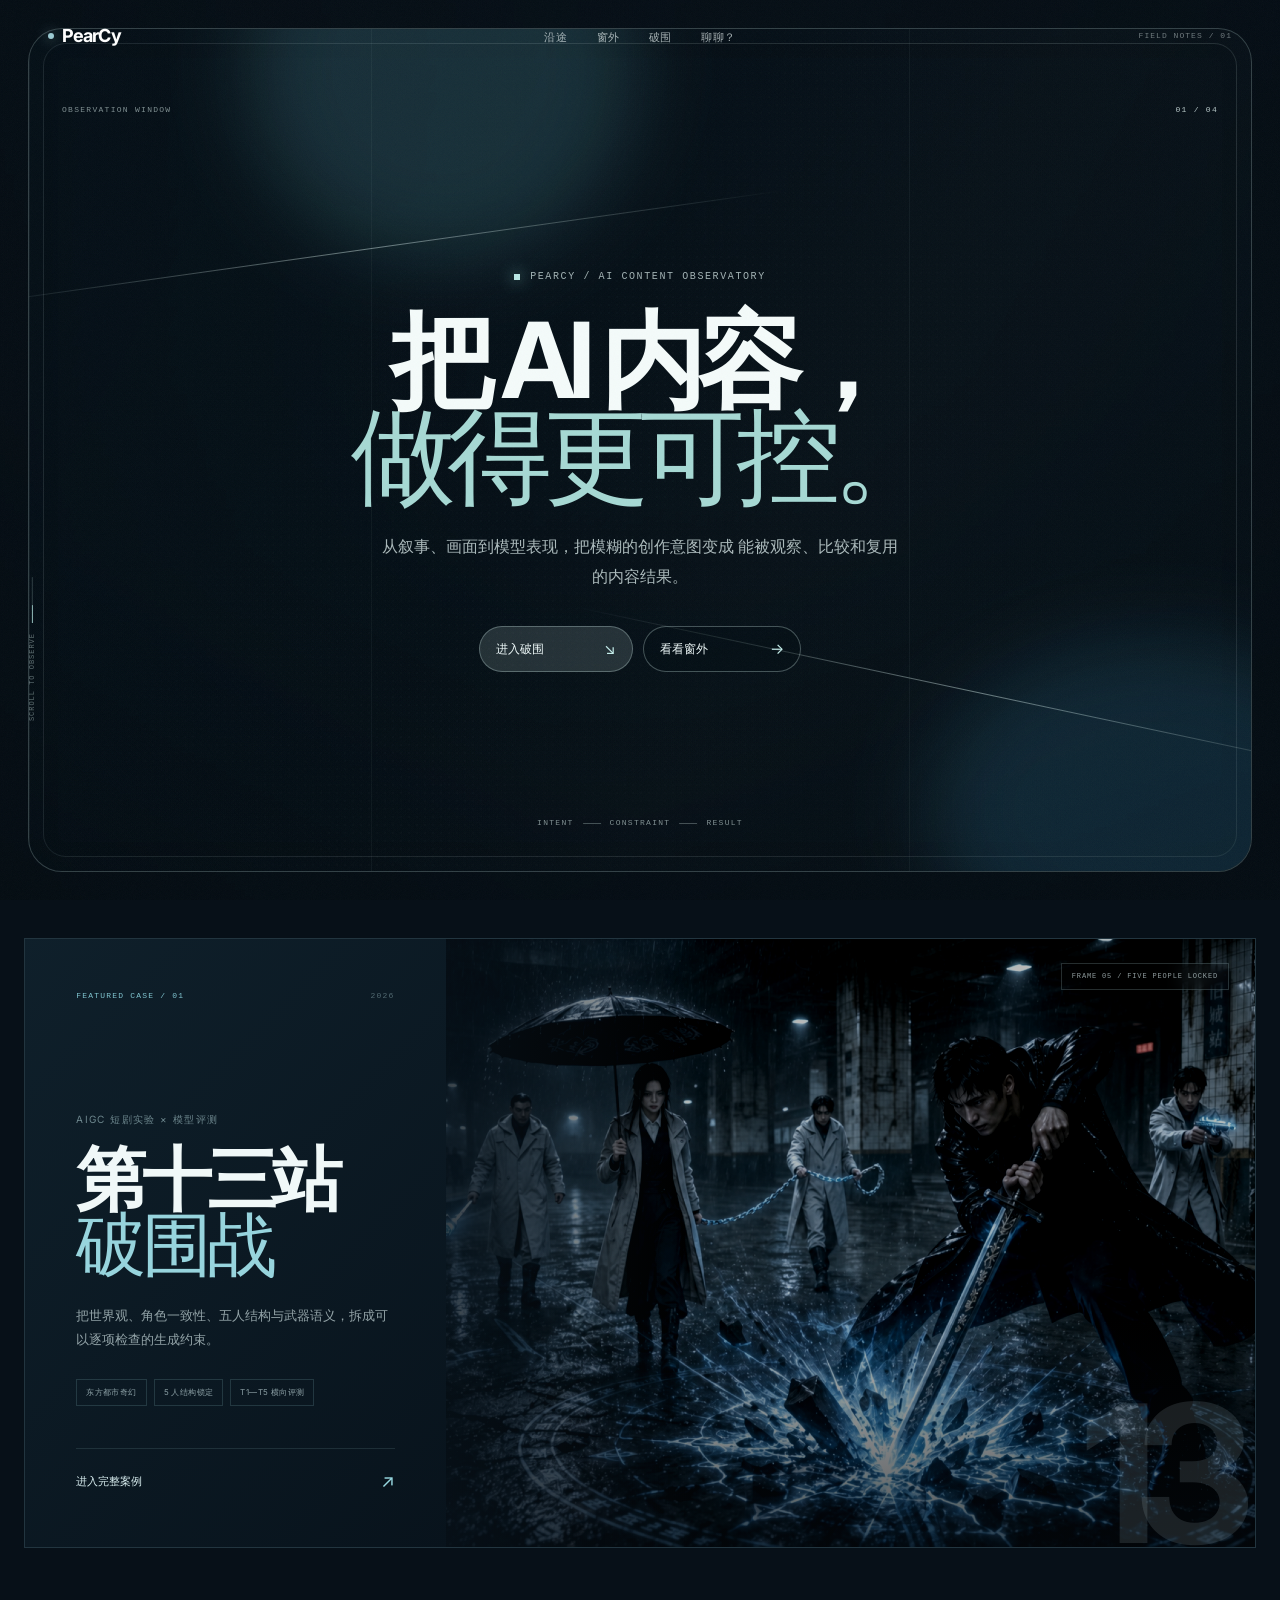
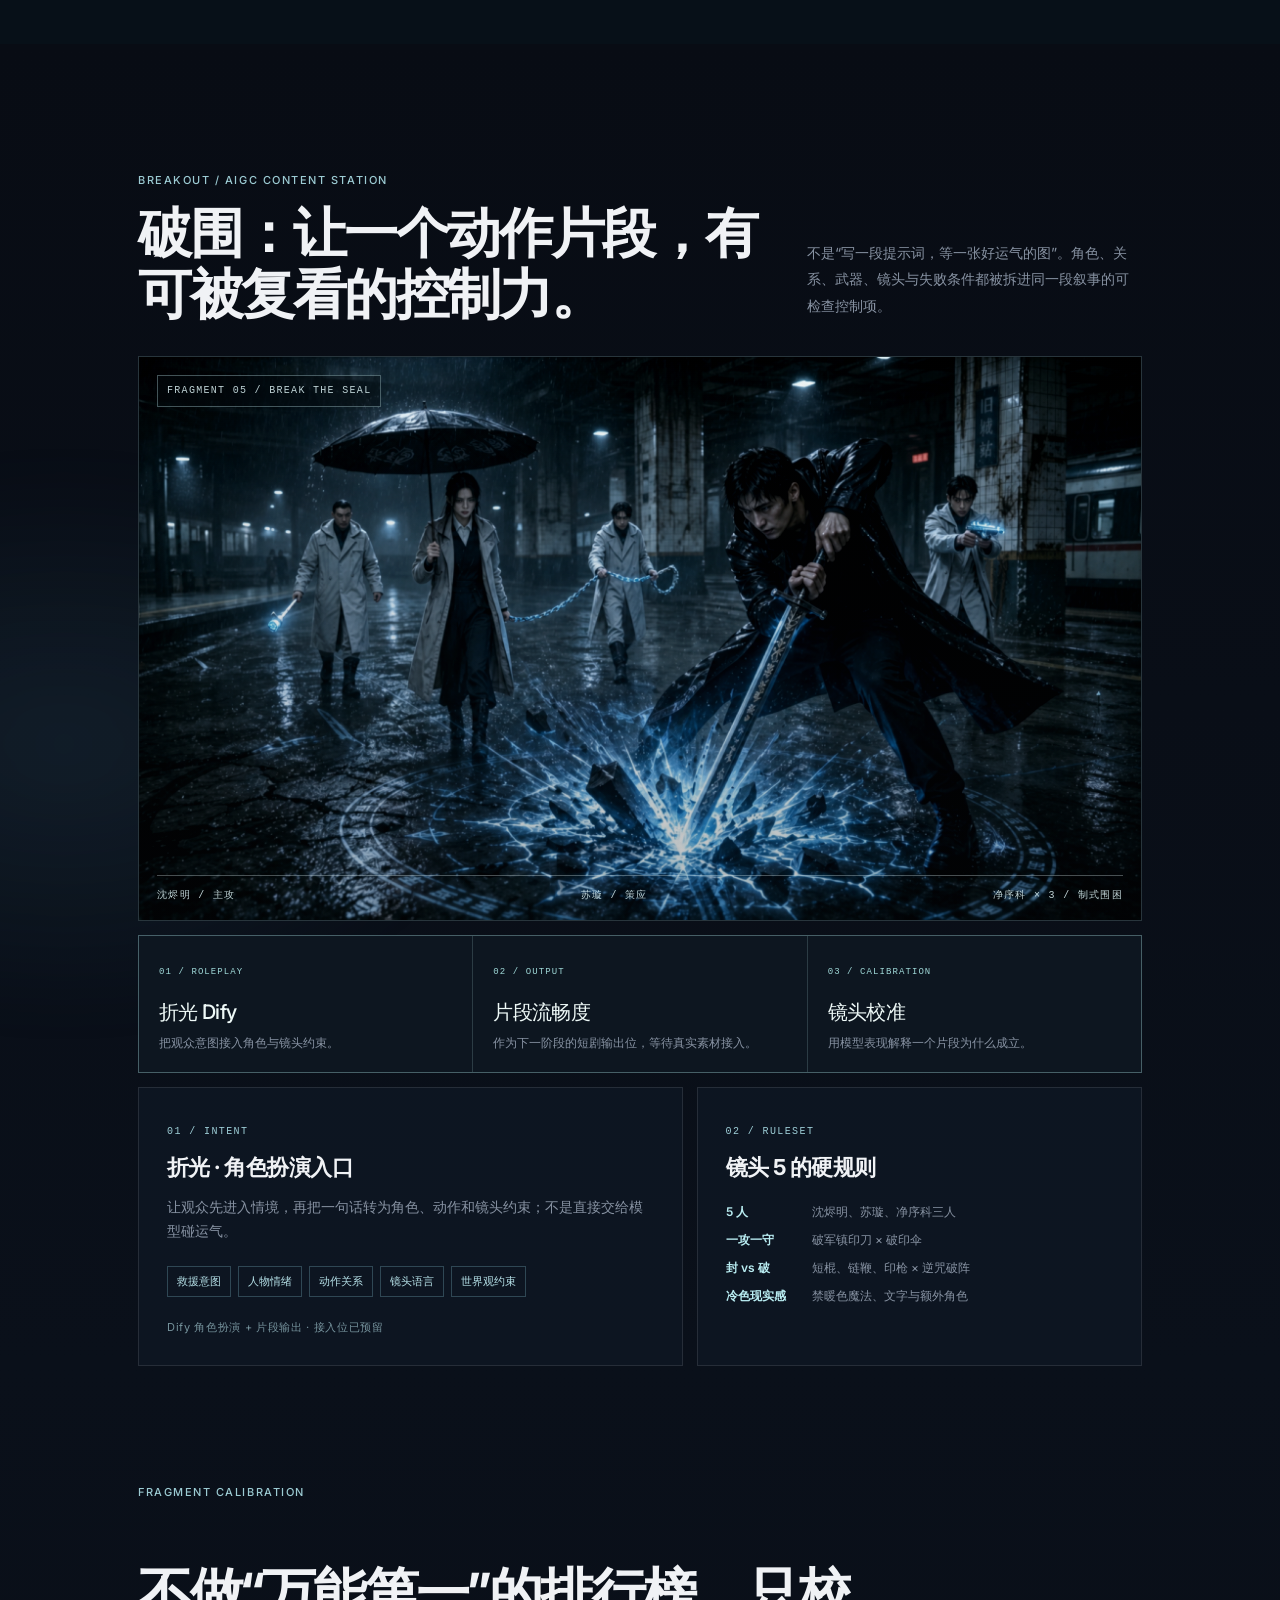
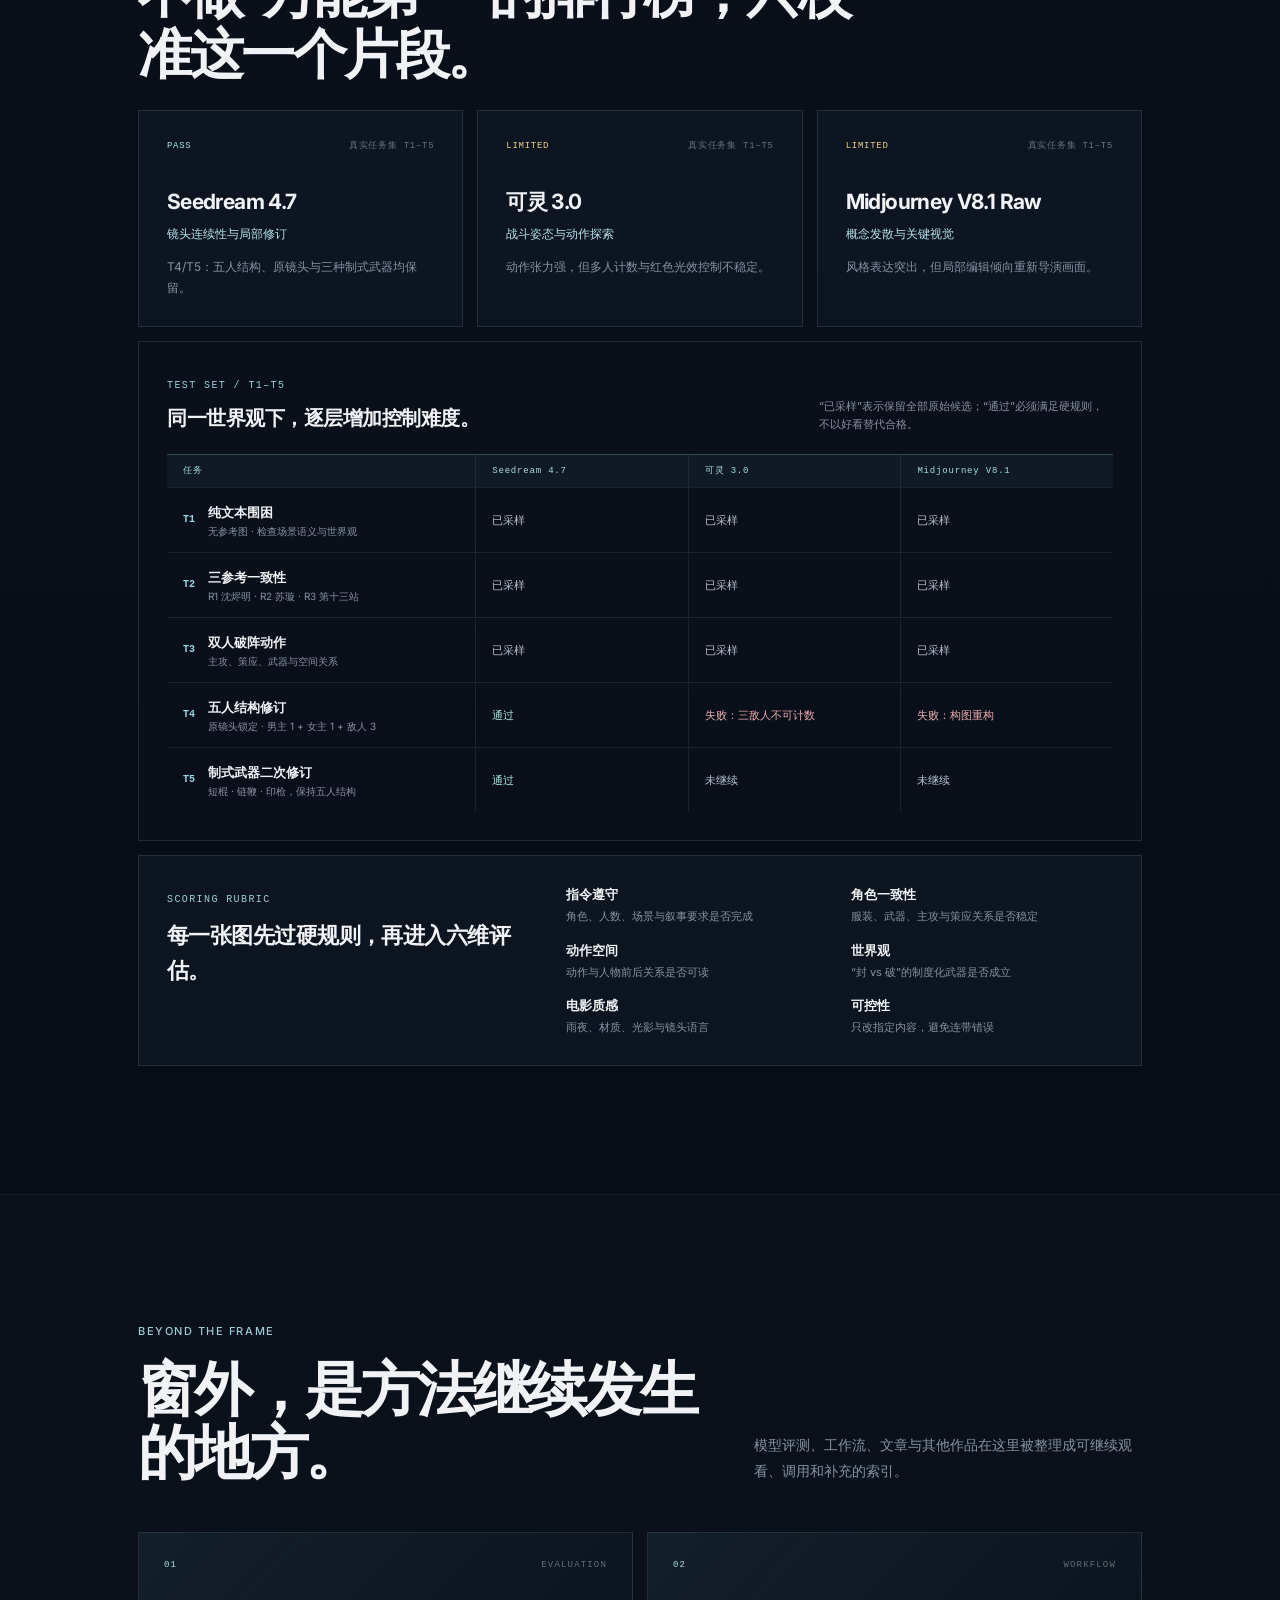
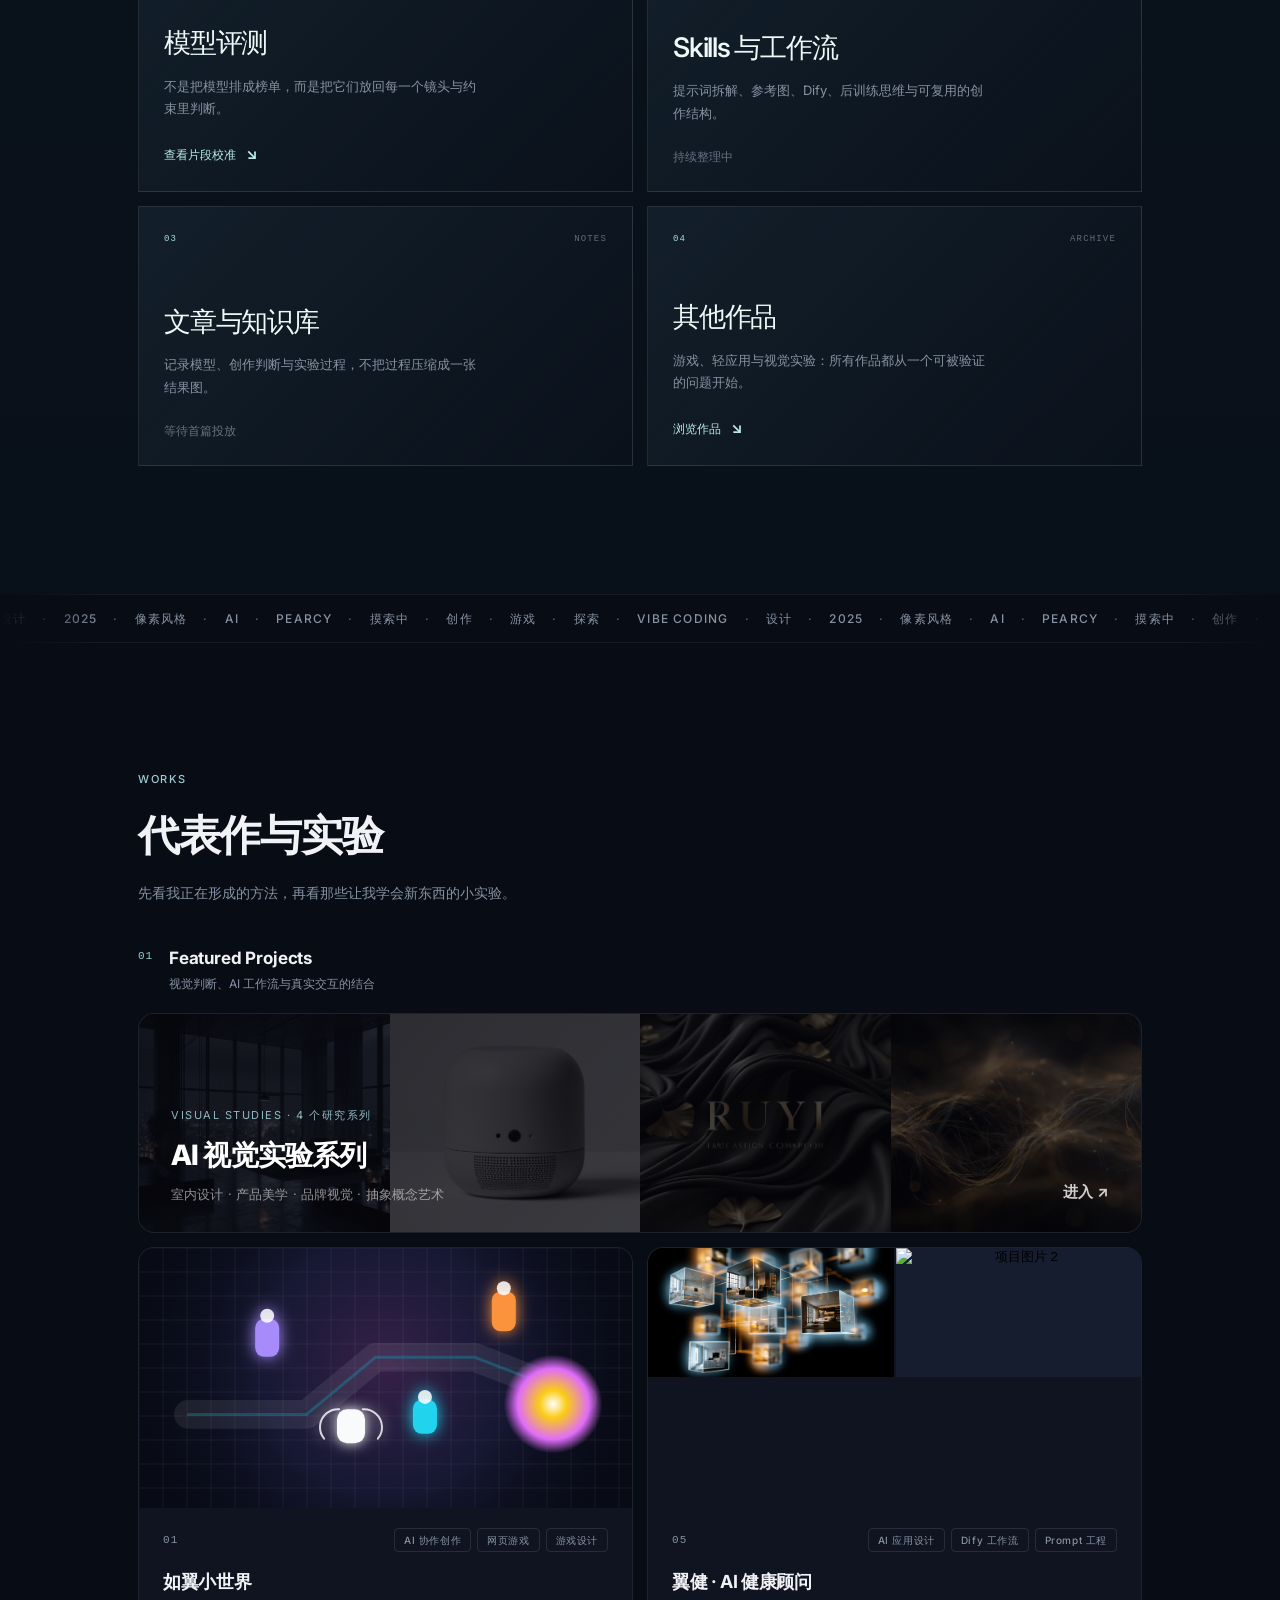
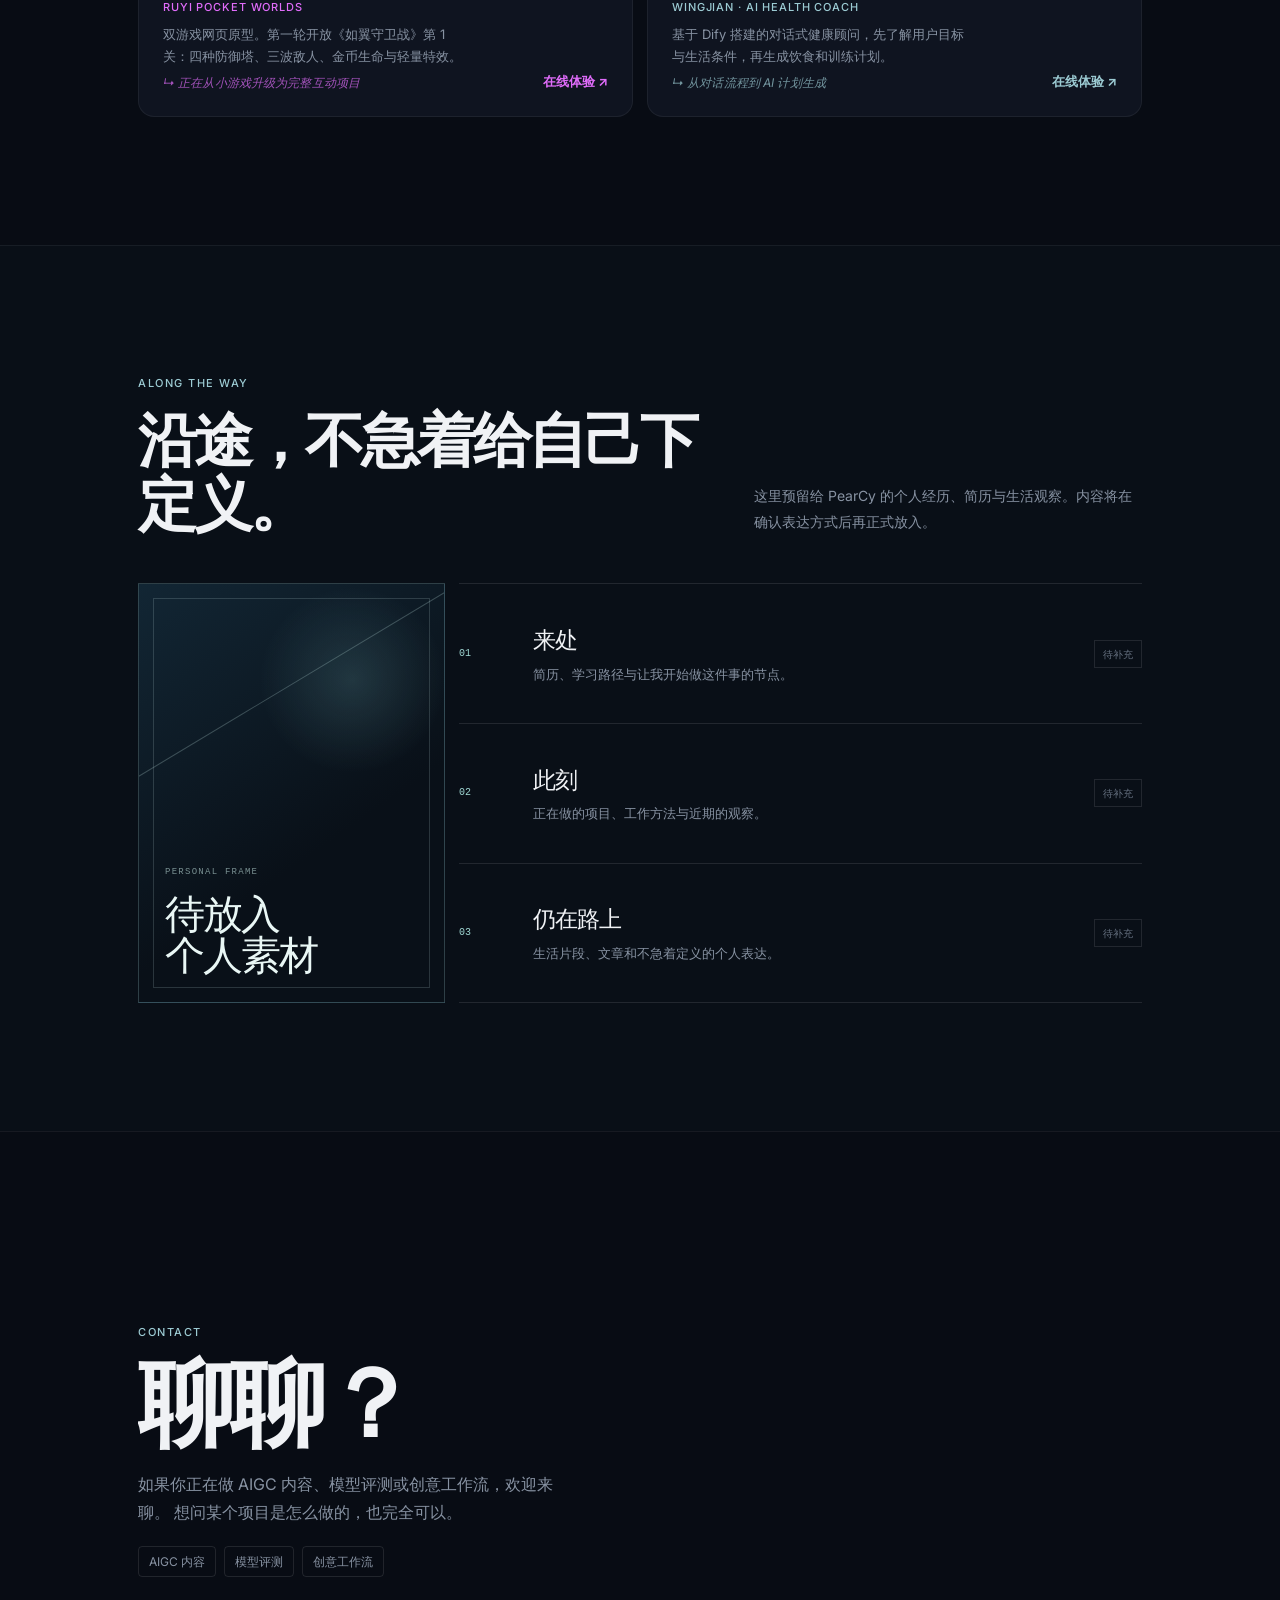
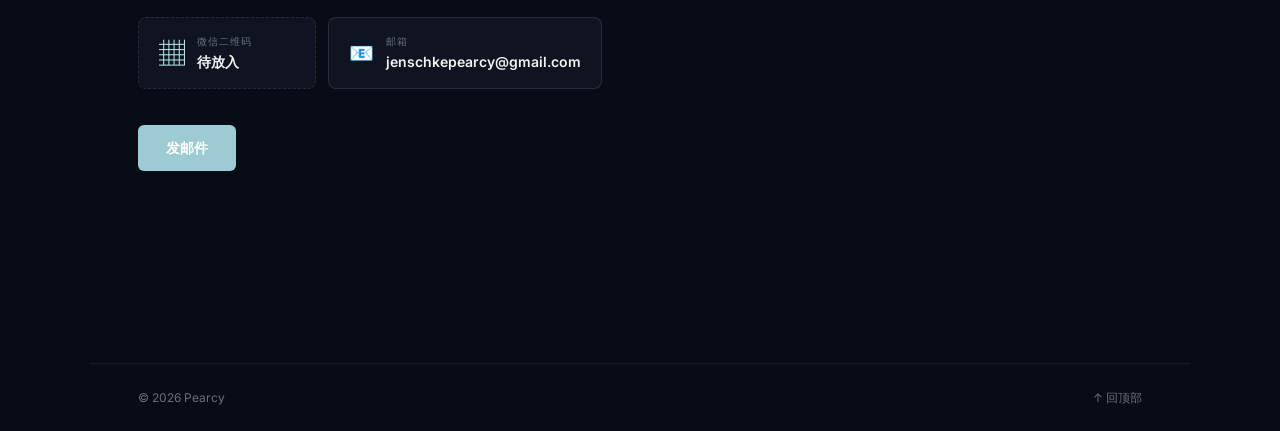
==== commit 15acb66b: "Add interactive cinematic PearCy hero" ====
--- a/index.html
+++ b/index.html
@@ -13,8 +13,8 @@
     <link rel="preconnect" href="https://fonts.googleapis.com" />
     <link rel="preconnect" href="https://fonts.gstatic.com" crossorigin />
     <link href="https://fonts.googleapis.com/css2?family=Inter:wght@300;400;500;600;700;800;900&display=swap" rel="stylesheet" />
-    <script type="module" crossorigin src="./assets/index-Dn9uttox.js"></script>
-    <link rel="stylesheet" crossorigin href="./assets/index-BW2UPEf9.css">
+    <script type="module" crossorigin src="./assets/index-DtpBr5rH.js"></script>
+    <link rel="stylesheet" crossorigin href="./assets/index-B5M6CXWe.css">
   </head>
   <body>
     <div id="root"></div>
--- a/assets/index-B5M6CXWe.css
+++ b/assets/index-B5M6CXWe.css
@@ -0,0 +1 @@
+.navbar{position:fixed;inset:0 0 auto;z-index:100;height:72px;display:grid;grid-template-columns:1fr auto 1fr;align-items:center;padding:0 48px;transition:background .3s ease,border-color .3s ease,backdrop-filter .3s ease}.navbar--scrolled{background:#070c12d1;backdrop-filter:blur(20px);-webkit-backdrop-filter:blur(20px);border-bottom:1px solid rgba(255,255,255,.08)}.nav-logo{display:flex;align-items:center;gap:8px;justify-self:start;color:#fff;font-size:18px;font-weight:720;letter-spacing:-.05em;line-height:1;text-decoration:none;transition:opacity .15s}.nav-logo:hover{opacity:.65}.nav-logo-mark{display:inline-block;width:6px;height:6px;border-radius:50%;background:var(--accent);box-shadow:0 0 14px #9ccbd3c7;animation:markPulse 2.6s ease-in-out infinite}@keyframes markPulse{0%,to{transform:scale(1);opacity:1}50%{transform:scale(1.5);opacity:.55}}.nav-links{display:flex;gap:clamp(18px,2.3vw,34px);list-style:none}.nav-links a{color:#ebf5f5ad;font-size:11px;font-weight:460;letter-spacing:.04em;text-decoration:none;transition:color .15s}.nav-links a:hover{color:#fff}.nav-meta{justify-self:end;color:#e5f2f175;font-family:var(--font-mono);font-size:8px;letter-spacing:.13em}.nav-menu{display:none;width:44px;height:44px;border:0;background:transparent;cursor:pointer;align-items:center;justify-content:center;flex-direction:column;gap:6px}.nav-menu span{width:20px;height:1px;background:var(--text)}@media (max-width: 768px){.navbar{height:64px;display:flex;justify-content:space-between;padding:0 20px}.nav-meta{display:none}.nav-menu{display:flex}.nav-links{position:absolute;top:64px;left:0;right:0;display:flex;flex-direction:column;gap:0;padding:8px 20px 20px;background:#070c12f7;border-bottom:1px solid var(--border-subtle);opacity:0;visibility:hidden;transform:translateY(-8px);transition:opacity .2s ease,transform .2s ease,visibility .2s}.nav-links--open{opacity:1;visibility:visible;transform:translateY(0)}.nav-links a{display:flex;align-items:center;min-height:48px;color:var(--text-2);font-size:15px;border-bottom:1px solid var(--border-subtle)}}.hero--portfolio{--hero-x: 0px;--hero-y: 0px;--hero-zoom: 0;--hero-dim: 0;position:relative;min-height:100svh;display:grid;place-items:center;overflow:hidden;isolation:isolate;background:#071018;color:#edf7f7}.hero-cinematic{position:absolute;top:0;right:0;bottom:0;left:0;z-index:-3;overflow:hidden;background:#071018}.hero-cinematic:after{content:"";position:absolute;top:0;right:0;bottom:0;left:0;background:linear-gradient(180deg,#030a0f2e,#030a0f3d 42%,rgba(3,10,15,calc(.44 + var(--hero-dim)))),linear-gradient(90deg,rgba(2,10,15,.22),transparent 42%,rgba(2,10,15,.18));pointer-events:none}.hero-cinematic-video{width:100%;height:100%;object-fit:cover;filter:saturate(.82) contrast(1.04) brightness(.78);transform:translate3d(var(--hero-x),var(--hero-y),0) scale(calc(1.035 + var(--hero-zoom)));transition:transform .7s cubic-bezier(.2,.8,.2,1),filter .8s ease;will-change:transform}.hero-observation{position:absolute;top:28px;right:28px;bottom:28px;left:28px;z-index:-1;overflow:hidden;border:1px solid rgba(199,232,235,.24);border-radius:34px;background:#040e1408;pointer-events:none}.hero-observation:before{content:"";position:absolute;top:14px;right:14px;bottom:14px;left:14px;border:1px solid rgba(225,242,241,.14);border-radius:23px;box-shadow:inset 0 0 0 14px #02070b14}.hero-observation-glass{position:absolute;top:0;right:0;bottom:0;left:0;background:linear-gradient(118deg,#0617214d,#0b26301a 44%,#6fa9b109 62%,#04121b38)}.hero-observation-glass:after{content:"";position:absolute;top:0;right:0;bottom:0;left:0;background:linear-gradient(90deg,rgba(213,242,240,.06) 0 1px,transparent 1px 28%,rgba(213,242,240,.045) 28% calc(28% + 1px),transparent calc(28% + 1px) 72%,rgba(213,242,240,.045) 72% calc(72% + 1px),transparent calc(72% + 1px)),linear-gradient(180deg,transparent 62%,rgba(4,11,17,.24))}.hero-observation-line{position:absolute;height:1px;width:68%;background:linear-gradient(90deg,transparent,rgba(222,247,244,.45),transparent);filter:blur(.2px);animation:observationDrift 14s ease-in-out infinite alternate}.hero-observation-line--one{top:26%;left:-6%;transform:rotate(-8deg)}.hero-observation-line--two{bottom:21%;right:-12%;transform:rotate(12deg);animation-delay:-8s}.hero-observation-glow{position:absolute;border-radius:50%;filter:blur(38px);mix-blend-mode:screen;opacity:.55}.hero-observation-glow--one{width:30vw;height:30vw;top:-12vw;left:18%;background:#60b2c257;animation:observationFloat 12s ease-in-out infinite alternate}.hero-observation-glow--two{width:35vw;height:26vw;right:-10vw;bottom:-8vw;background:#2a6b8d73;animation:observationFloat 16s ease-in-out infinite alternate-reverse}.hero-observation-grain{position:absolute;top:0;right:0;bottom:0;left:0;opacity:.1;background-image:radial-gradient(rgba(235,249,249,.35) .55px,transparent .8px);background-size:8px 8px;-webkit-mask-image:linear-gradient(120deg,transparent,#000 48%,transparent);mask-image:linear-gradient(120deg,transparent,#000 48%,transparent)}.hero-portfolio-inner{position:relative;width:min(1160px,calc(100% - 96px));min-height:100svh;display:grid;place-items:center;padding:150px 0 116px;text-align:center}.hero-portfolio-copy{max-width:820px}.hero-eyebrow{display:inline-flex;align-items:center;gap:10px;margin:0 0 28px;color:#e0f2f1b8;font-family:var(--font-mono);font-size:10px;letter-spacing:.16em}.hero-eyebrow span{width:6px;height:6px;background:#b9e8e4;box-shadow:0 0 16px #8cd6d0}.hero-portfolio-copy h1{margin:0;color:#f4fbfa;font-size:clamp(62px,8.2vw,126px);font-weight:690;letter-spacing:-.082em;line-height:.9}.hero-portfolio-copy h1 em{color:#a6d9d4;font-style:normal;font-weight:410}.hero-intro{max-width:530px;margin:30px auto 0;color:#dfefefc2;font-size:clamp(14px,1.25vw,17px);line-height:1.85}.hero-portfolio-actions{display:flex;justify-content:center;align-items:center;gap:10px;margin-top:34px}.hero-portfolio-actions a{display:inline-flex;align-items:center;justify-content:space-between;gap:28px;min-height:46px;padding:0 16px;border:1px solid rgba(211,241,239,.3);border-radius:999px;color:#effafa;text-decoration:none;font-size:12px;transition:transform .28s var(--ease-out),background .28s ease,border-color .28s ease}.hero-portfolio-actions a:hover{transform:translateY(-3px);border-color:#d3f1efb8}.hero-primary{min-width:154px;background:#daf6f324}.hero-primary:hover{background:#daf6f33d}.hero-secondary{min-width:158px;background:#040d133d}.hero-secondary:hover{background:#040d137a}.hero-portfolio-actions span{color:#c6efec;font-size:15px}.hero-observation-label{position:absolute;color:#dff2f08f;font-family:var(--font-mono);font-size:8px;letter-spacing:.16em}.hero-observation-label--top{top:104px;left:2px;right:2px;display:flex;justify-content:space-between}.hero-observation-label--top b{color:#dff2f0d1;font-weight:400}.hero-observation-label--bottom{bottom:70px;left:50%;display:flex;align-items:center;gap:9px;transform:translate(-50%);white-space:nowrap}.hero-observation-label--bottom i{display:block;width:18px;height:1px;background:#dff2f047}.hero-scroll-cue{position:absolute;left:38px;bottom:35px;display:flex;align-items:center;gap:10px;color:#dcf2f06b;font-family:var(--font-mono);font-size:7px;letter-spacing:.14em;transform:rotate(-90deg) translate(100%);transform-origin:left bottom}.hero-scroll-cue i{display:block;width:46px;height:1px;overflow:hidden;background:#d3f2ef33}.hero-scroll-cue i:after{content:"";display:block;width:18px;height:1px;background:#b7eae5;animation:heroScroll 2s ease-in-out infinite}@keyframes observationDrift{to{transform:translate(14vw) rotate(-4deg)}}.hero-observation-line--two{animation-name:observationDriftTwo}@keyframes observationDriftTwo{to{transform:translate(-16vw) rotate(6deg)}}@keyframes observationFloat{to{transform:translate3d(5vw,3vw,0) scale(1.08)}}@keyframes heroScroll{0%{transform:translate(-20px)}55%,to{transform:translate(52px)}}@media (max-width: 800px){.hero-observation{top:12px;right:12px;bottom:12px;left:12px;border-radius:23px}.hero-portfolio-inner{width:min(100% - 44px,680px);padding:126px 0 98px}.hero-observation-label--top{top:90px}.hero-observation-label--bottom{bottom:48px}.hero-scroll-cue{display:none}}@media (max-width: 560px){.hero-portfolio-copy h1{font-size:clamp(51px,15.8vw,72px)}.hero-eyebrow{max-width:280px;line-height:1.6}.hero-intro{margin-top:25px;font-size:13px}.hero-portfolio-actions{align-items:stretch;flex-direction:column}.hero-portfolio-actions a{width:100%}.hero-observation-label--top{font-size:7px}.hero-observation-label--bottom{font-size:6px;gap:6px}.hero-observation-label--bottom i{width:12px}}@media (prefers-reduced-motion: reduce){.hero-cinematic-video{transform:scale(1.04)!important}.hero-observation-line,.hero-observation-glow,.hero-scroll-cue i:after{animation:none!important}}.station-feature{padding:38px 24px 96px;background:#071018}.station-feature-card{position:relative;display:grid;grid-template-columns:minmax(340px,.78fr) minmax(0,1.5fr);width:min(1440px,100%);min-height:610px;margin:0 auto;overflow:hidden;border:1px solid rgba(154,214,222,.17);background:#0a151e;color:#eaf5f6;text-decoration:none;transition:transform .45s var(--ease-out),border-color .35s ease,box-shadow .35s ease}.station-feature-card:hover{transform:translateY(-6px);border-color:#9ad6de6b;box-shadow:0 32px 80px #00000047}.station-feature-copy{position:relative;z-index:2;display:flex;flex-direction:column;padding:clamp(32px,4vw,64px);background:linear-gradient(135deg,#0f202bfa,#08131cf0)}.station-feature-meta{display:flex;justify-content:space-between;color:#80c5d0;font-family:var(--font-mono);font-size:8px;letter-spacing:.15em}.station-feature-meta i{color:#b3d7db6b;font-style:normal}.station-feature-type{margin:auto 0 20px;color:#b5d8dc8f;font-size:10px;letter-spacing:.14em}.station-feature h2{margin:0;color:#f0f8f8;font-size:clamp(52px,5.5vw,88px);font-weight:680;letter-spacing:-.065em;line-height:.92}.station-feature h2 em{color:#97d4dd;font-style:normal;font-weight:350}.station-feature-copy>p:not(.station-feature-type){max-width:470px;margin:28px 0 0;color:#d3e4e6ad;font-size:13px;line-height:1.8}.station-feature-tags{display:flex;flex-wrap:wrap;gap:7px;margin-top:28px}.station-feature-tags span{padding:6px 9px;border:1px solid rgba(157,210,218,.17);color:#cbe3e6ad;font-size:8px;letter-spacing:.05em}.station-feature-link{display:flex;align-items:center;justify-content:space-between;margin-top:42px;padding-top:18px;border-top:1px solid rgba(164,211,218,.13);color:#d9eef0;font-size:11px}.station-feature-link span{color:#98d9e2;font-size:18px;transition:transform .3s var(--ease-out)}.station-feature-card:hover .station-feature-link span{transform:translate(4px,-4px)}.station-feature-visual{position:relative;min-height:520px;overflow:hidden}.station-feature-visual img{width:100%;height:100%;object-fit:cover;object-position:53% 50%;filter:saturate(.76) contrast(1.12) brightness(.72);transition:transform 1.1s var(--ease-out),filter .55s ease}.station-feature-card:hover .station-feature-visual img{transform:scale(1.035);filter:saturate(.9) contrast(1.1) brightness(.79)}.station-feature-image-shade{position:absolute;top:0;right:0;bottom:0;left:0;background:linear-gradient(90deg,rgba(8,19,28,.72),transparent 30%),linear-gradient(0deg,rgba(4,10,16,.58),transparent 38%)}.station-feature-frame{position:absolute;right:26px;top:24px;padding:7px 10px;border:1px solid rgba(183,223,228,.2);color:#daedefa6;font-family:var(--font-mono);font-size:7px;letter-spacing:.12em;-webkit-backdrop-filter:blur(8px);backdrop-filter:blur(8px)}.station-feature-number{position:absolute;right:24px;bottom:-22px;color:#d5f0f31f;font-size:clamp(120px,15vw,220px);font-weight:700;letter-spacing:-.12em;line-height:1}@media (max-width: 900px){.station-feature{padding:24px 18px 72px}.station-feature-card{grid-template-columns:1fr}.station-feature-copy,.station-feature-visual{min-height:440px}.station-feature-type{margin-top:auto}}@media (max-width: 560px){.station-feature{padding-inline:12px}.station-feature-card{min-height:auto}.station-feature-copy{min-height:420px;padding:28px 22px}.station-feature-visual{min-height:330px}.station-feature h2{font-size:58px}.station-feature-visual img{object-position:61% 50%}.station-feature-frame{left:16px;right:auto;top:16px}}.station-case{position:relative;background:linear-gradient(180deg,#080c14,#0a101a 48%,#080c14);overflow:hidden}.station-case:before{content:"";position:absolute;width:70vw;height:45vw;left:-30vw;top:15%;background:radial-gradient(ellipse,rgba(77,144,174,.12),transparent 68%);filter:blur(30px);pointer-events:none}.station-heading,.evaluation-head{display:grid;grid-template-columns:minmax(0,1.3fr) minmax(260px,.7fr);gap:48px;align-items:end;position:relative}.station-heading{margin-bottom:32px}.station-heading h2,.evaluation-head h2{color:var(--text);font-size:clamp(30px,4.4vw,54px);line-height:1.13;letter-spacing:-.045em;max-width:760px}.station-heading>p{color:var(--text-muted);font-size:14px;line-height:1.9;padding-bottom:4px}.station-stage{position:relative;min-height:460px;border:1px solid rgba(176,221,230,.2);overflow:hidden;background:#060b11}.station-stage:after{content:"";position:absolute;top:0;right:0;bottom:0;left:0;pointer-events:none;background:linear-gradient(180deg,#060a1005,#060a1047)}.station-stage img{display:block;width:100%;height:100%;min-height:460px;object-fit:cover;object-position:center;filter:saturate(.9) contrast(1.03);transition:transform .9s var(--ease-out)}.station-stage:hover img{transform:scale(1.025)}.stage-stamp,.stage-caption{position:absolute;z-index:1;font-family:var(--font-mono);font-size:10px;letter-spacing:.13em;color:#def5f7db}.stage-stamp{left:18px;top:18px;padding:7px 9px;border:1px solid rgba(190,229,234,.35);background:#04090f73}.stage-caption{left:18px;right:18px;bottom:16px;display:flex;justify-content:space-between;gap:12px;padding-top:12px;border-top:1px solid rgba(220,240,243,.32)}.station-output-bar{display:grid;grid-template-columns:repeat(3,1fr);gap:1px;margin-top:14px;border:1px solid rgba(166,218,224,.22);background:#a6dae038}.station-output-bar>div{min-height:132px;padding:20px;background:#0a121ce6}.station-output-bar span{color:#9fd8d7;font-family:var(--font-mono);font-size:9px;letter-spacing:.12em}.station-output-bar b{display:block;margin-top:14px;color:#eef9f7;font-size:20px;font-weight:520;letter-spacing:-.035em}.station-output-bar p{margin-top:5px;color:var(--text-muted);font-size:12px;line-height:1.6}.control-grid{display:grid;grid-template-columns:1.1fr .9fr;gap:14px;margin-top:14px}.control-card,.model-card,.rubric{border:1px solid var(--border-default);background:#0f1824b8;padding:28px}.control-card h3,.rubric h3{color:var(--text);font-size:22px;letter-spacing:-.025em;margin:8px 0 10px}.control-card>p{max-width:54ch;color:var(--text-muted);font-size:14px;line-height:1.75}.control-index{color:#9eced7;font-family:var(--font-mono);font-size:10px;letter-spacing:.14em}.intent-chips{display:flex;flex-wrap:wrap;gap:7px;margin-top:22px}.intent-chips span{border:1px solid rgba(137,201,216,.28);color:#b6e1e8;padding:6px 9px;font-size:11px}.integration-note{display:block;margin-top:22px;color:#b6e1e89e;font-size:11px;letter-spacing:.06em}.rule-list{list-style:none;margin-top:18px;display:grid;gap:10px}.rule-list li{display:grid;grid-template-columns:76px 1fr;gap:10px;font-size:12px;line-height:1.5}.rule-list b{color:#b9edf2;font-weight:600}.rule-list span{color:var(--text-muted)}.evaluation-head{margin:118px 0 26px}.evaluation-head h2{grid-column:1 / -1}.model-grid{display:grid;grid-template-columns:repeat(3,1fr);gap:14px}.model-card{min-height:214px;display:flex;flex-direction:column}.model-top{display:flex;justify-content:space-between;gap:8px;color:var(--text-faint);font-family:var(--font-mono);font-size:9px;letter-spacing:.08em}.model-top span:first-child{color:#a9e9dc}.model-card:nth-child(n+2) .model-top span:first-child{color:#eed08a}.model-card h3{color:var(--text);font-size:21px;letter-spacing:-.03em;margin:32px 0 5px}.model-card p{color:var(--text-muted);font-size:12px;line-height:1.72}.model-card .model-job{color:#b8e4e9;margin-bottom:13px}.task-board{margin-top:14px;border:1px solid var(--border-default);background:#0a111bd1;padding:28px}.task-board-head{display:flex;align-items:end;justify-content:space-between;gap:30px;margin-bottom:20px}.task-board-head h3{margin-top:6px;color:var(--text);font-size:20px;letter-spacing:-.025em}.task-board-head p{color:var(--text-muted);max-width:42ch;font-size:11px;line-height:1.7}.task-table{display:grid;grid-template-columns:minmax(300px,1.45fr) repeat(3,minmax(120px,1fr));border-top:1px solid rgba(255,255,255,.08);min-height:65px}.task-table>span{display:flex;align-items:center;padding:13px 16px;border-left:1px solid rgba(255,255,255,.08)}.task-table--head{min-height:auto;border-top:1px solid rgba(163,211,220,.25);background:#78b6c10f}.task-table--head span{padding:9px 16px;color:#a8dce4;font-family:var(--font-mono);font-size:9px;letter-spacing:.09em}.task-table--head span:first-child{border-left:0}.task-name{display:flex;align-items:center;gap:13px;padding:12px 16px}.task-name>b{color:#9ed8e2;font-family:var(--font-mono);font-size:10px}.task-name div{display:grid;gap:1px}.task-name strong{color:var(--text);font-size:13px;font-weight:600}.task-name span{color:var(--text-muted);font-size:10px;line-height:1.5}.task-status{color:#b6c3ce;font-size:11px;line-height:1.5}.task-status--pass{color:#a9e9dc}.task-status--fail{color:#ebadad}.rubric{margin-top:14px;display:grid;grid-template-columns:.8fr 1.2fr;gap:34px;align-items:start}.rubric h3{margin-bottom:0}.rubric-items{display:grid;grid-template-columns:repeat(2,1fr);gap:14px 24px}.rubric-items div{display:grid;gap:3px}.rubric-items b{font-size:13px;color:var(--text)}.rubric-items span{font-size:11px;color:var(--text-muted);line-height:1.6}@media (max-width: 800px){.station-heading,.evaluation-head,.control-grid,.rubric{grid-template-columns:1fr;gap:20px}.station-stage,.station-stage img{min-height:360px}.stage-caption{font-size:8px;flex-wrap:wrap}.station-output-bar,.model-grid{grid-template-columns:1fr}.evaluation-head{margin-top:72px}.rubric-items{grid-template-columns:1fr}.task-board{padding:20px}.task-board-head{display:grid;gap:12px}.task-table-wrap{overflow-x:auto;margin:0 -20px;padding:0 20px}.task-table{width:770px}}.marquee-wrap{width:100%;overflow:hidden;border-top:1px solid var(--border-subtle);border-bottom:1px solid var(--border-subtle);padding:14px 0;mask-image:linear-gradient(to right,transparent 0%,black 8%,black 92%,transparent 100%);-webkit-mask-image:linear-gradient(to right,transparent 0%,black 8%,black 92%,transparent 100%)}.marquee-track{display:flex;width:max-content;animation:marquee-scroll 32s linear infinite}.marquee-item{display:inline-flex;align-items:center;gap:16px;font-size:12px;font-weight:500;letter-spacing:.1em;text-transform:uppercase;color:var(--text-muted);white-space:nowrap;padding-right:16px}.marquee-dot{color:var(--accent);opacity:.5}@keyframes marquee-scroll{0%{transform:translate(0)}to{transform:translate(-50%)}}.marquee-wrap:hover .marquee-track{animation-duration:64s}.project-cover{display:block;width:100%;height:100%;border-radius:12px 12px 0 0}.gv-backdrop{position:fixed;top:0;right:0;bottom:0;left:0;background:#000000b8;backdrop-filter:blur(6px);-webkit-backdrop-filter:blur(6px);z-index:400;opacity:0;pointer-events:none;transition:opacity .35s ease}.gv-backdrop--open{opacity:1;pointer-events:all}.gv-sheet{position:fixed;bottom:0;left:0;right:0;height:88vh;background:#08080f;border-radius:20px 20px 0 0;border-top:1px solid rgba(255,255,255,.08);z-index:401;transform:translateY(100%);transition:transform .42s cubic-bezier(.16,1,.3,1);display:flex;flex-direction:column;overflow:hidden;visibility:hidden;transition:transform .42s cubic-bezier(.16,1,.3,1),visibility 0s linear .42s}.gv-sheet--open{transform:translateY(0);visibility:visible;transition-delay:0s}.gv-handle-wrap{display:flex;justify-content:center;padding:14px 0 6px;cursor:pointer;flex-shrink:0}.gv-handle{width:40px;height:4px;border-radius:2px;background:#ffffff2e}.gv-header{display:flex;align-items:flex-start;justify-content:space-between;padding:8px 32px 20px;flex-shrink:0}.gv-label{font-size:11px;letter-spacing:.16em;text-transform:uppercase;color:var(--accent);margin-bottom:4px}.gv-title{font-size:clamp(22px,3vw,32px);font-weight:800;letter-spacing:-.03em;color:#fff}.gv-close{width:36px;height:36px;border-radius:50%;background:#ffffff12;border:1px solid rgba(255,255,255,.12);color:#fff9;font-size:14px;cursor:pointer;display:flex;align-items:center;justify-content:center;transition:background .15s,color .15s;flex-shrink:0;margin-top:2px}.gv-close:hover{background:#ffffff24;color:#fff}.gv-grid{display:grid;grid-template-columns:repeat(2,1fr);gap:16px;padding:0 24px 32px;overflow-y:auto;flex:1;scrollbar-width:thin;scrollbar-color:rgba(255,255,255,.1) transparent}.gs-card{-webkit-appearance:none;-moz-appearance:none;appearance:none;width:100%;padding:0;text-align:left;font:inherit;color:inherit;background:#ffffff0a;border:1px solid rgba(255,255,255,.07);border-radius:14px;overflow:hidden;cursor:pointer;transition:border-color .25s,transform .25s}.gs-card:hover{border-color:var(--s-accent, #3B82F6);transform:translateY(-3px)}.gs-grid{display:grid;grid-template-columns:1fr 1fr;grid-template-rows:1fr 1fr;height:200px;gap:1px;background:#ffffff0d}.gs-cell{overflow:hidden}.gs-cell img{width:100%;height:100%;object-fit:cover;display:block;transition:transform .4s ease}.gs-card:hover .gs-cell img{transform:scale(1.06)}.gs-info{display:flex;align-items:center;gap:12px;padding:14px 16px}.gs-num{font-size:11px;font-family:var(--font-mono, monospace);color:#ffffff40;flex-shrink:0;letter-spacing:.08em}.gs-title{font-size:13px;font-weight:700;color:#fff;letter-spacing:-.01em;margin-bottom:1px}.gs-en{font-size:10px;letter-spacing:.08em;color:var(--s-accent, #3B82F6);text-transform:uppercase;margin-bottom:3px}.gs-desc{font-size:11px;color:#ffffff59;line-height:1.5}.gs-cta{font-size:12px;color:var(--s-accent, #3B82F6);font-weight:600;white-space:nowrap;margin-left:auto;flex-shrink:0;opacity:0;transition:opacity .2s}.gs-card:hover .gs-cta{opacity:1}.glb-overlay{position:fixed;top:0;right:0;bottom:0;left:0;z-index:600;background:#000000f0;display:flex;align-items:center;justify-content:center;animation:glbFadeIn .2s ease;cursor:zoom-out}@keyframes glbFadeIn{0%{opacity:0}to{opacity:1}}.glb-box{position:relative;cursor:default;animation:glbScaleIn .25s cubic-bezier(.16,1,.3,1)}@keyframes glbScaleIn{0%{opacity:0;transform:scale(.9)}to{opacity:1;transform:scale(1)}}.glb-img{display:block;max-width:88vw;max-height:80vh;border-radius:10px;object-fit:contain;box-shadow:0 32px 80px #000000b3}.glb-close{position:absolute;top:-14px;right:-14px;width:34px;height:34px;border-radius:50%;background:#ffffff1a;border:1px solid rgba(255,255,255,.18);color:#fff;font-size:13px;cursor:pointer;display:flex;align-items:center;justify-content:center;transition:background .15s;-webkit-backdrop-filter:blur(8px);backdrop-filter:blur(8px)}.glb-close:hover{background:#fff3}.glb-arrow{position:absolute;top:50%;transform:translateY(-50%);width:42px;height:42px;border-radius:50%;background:#ffffff14;border:1px solid rgba(255,255,255,.14);color:#fff;font-size:22px;cursor:pointer;display:flex;align-items:center;justify-content:center;transition:background .15s;-webkit-backdrop-filter:blur(8px);backdrop-filter:blur(8px)}.glb-arrow:hover{background:#ffffff2e}.glb-arrow--l{left:-54px}.glb-arrow--r{right:-54px}.glb-footer{display:flex;align-items:center;justify-content:space-between;margin-top:16px}.glb-title{font-size:13px;font-weight:600;color:#ffffffb3}.glb-dots{display:flex;gap:7px}.glb-dot{-webkit-appearance:none;-moz-appearance:none;appearance:none;border:0;padding:0;width:5px;height:5px;border-radius:50%;background:#fff3;cursor:pointer;transition:background .15s,transform .15s}.glb-dot--on{background:#fff;transform:scale(1.3)}@media (max-width: 768px){.gv-sheet{height:92vh}.gv-grid{grid-template-columns:1fr;padding:0 16px 24px;gap:12px}.gv-header{padding:8px 20px 16px}.gs-grid{height:180px}.glb-arrow--l{left:-46px}.glb-arrow--r{right:-46px}}.projects-header{margin-bottom:40px}.projects-title{font-size:clamp(28px,4vw,42px);font-weight:700;letter-spacing:-.03em;color:var(--text);margin-top:10px}.projects-intro{max-width:560px;margin-top:12px;color:var(--text-muted);font-size:14px;line-height:1.8}.project-group-heading{display:flex;align-items:flex-start;gap:16px;margin:0 0 20px}.project-group-heading--secondary{margin-top:72px}.project-group-heading>span{padding-top:3px;color:var(--accent);font-family:var(--font-mono);font-size:11px;letter-spacing:.08em}.project-group-heading h3{color:var(--text);font-size:17px;letter-spacing:-.01em}.project-group-heading p{margin-top:2px;color:var(--text-muted);font-size:12px}.bento-grid{display:grid;grid-template-columns:repeat(12,1fr);grid-template-rows:auto auto;gap:14px}.bento-card--wide{grid-column:span 7}.bento-card--narrow{grid-column:span 5}.bento-card--half{grid-column:span 6}.bento-card--third{grid-column:span 4}.bento-card--full{grid-column:span 12}.bento-card{background:var(--bg-surface);border:1px solid var(--border-subtle);border-radius:16px;overflow:hidden;display:flex;flex-direction:column;transition:border-color .3s var(--ease-out),transform .35s var(--ease-out),box-shadow .35s var(--ease-out);cursor:default}.bento-card:hover{border-color:var(--p-accent, var(--accent));transform:translateY(-6px);box-shadow:0 20px 48px #00000059}.bento-cover{flex-shrink:0;overflow:hidden}.bento-cover .project-cover{transition:transform .45s var(--ease-out)}.bento-card:hover .bento-cover .project-cover{transform:scale(1.04)}.bento-info{transition:background .3s ease}.bento-card:hover .bento-info{background:#0f1420f5}.bento-card--wide .bento-cover,.bento-card--narrow .bento-cover,.bento-card--half .bento-cover{height:260px}.bento-card--full .bento-cover{height:160px}.bento-info{flex:1;display:flex;flex-direction:column;justify-content:space-between;padding:20px 24px 24px;gap:16px}.bento-top{display:flex;align-items:center;justify-content:space-between;gap:12px}.bento-num{font-size:11px;font-family:var(--font-mono);color:var(--text-muted);letter-spacing:.1em;font-weight:500}.bento-tags{display:flex;flex-wrap:wrap;gap:6px}.bento-tag{font-size:10px;font-weight:500;letter-spacing:.06em;padding:3px 9px;border-radius:4px;border:1px solid var(--border-default);color:var(--text-muted)}.bento-bottom{display:flex;align-items:flex-end;justify-content:space-between;gap:12px}.bento-title{font-size:18px;font-weight:700;letter-spacing:-.02em;color:var(--text);margin-bottom:2px}.bento-card--full .bento-title{font-size:16px}.bento-en{font-size:11px;letter-spacing:.08em;color:var(--p-accent, var(--accent));text-transform:uppercase;font-weight:500;margin-bottom:6px}.bento-desc{font-size:13px;color:var(--text-muted);line-height:1.7;max-width:38ch}.bento-process{font-size:12px;color:var(--p-accent, var(--accent));opacity:.7;margin-top:6px;letter-spacing:.01em;font-style:italic}.bento-link{font-size:13px;font-weight:700;color:var(--p-accent, var(--accent));text-decoration:none;white-space:nowrap;flex-shrink:0;transition:opacity var(--dur-fast)}.bento-link:hover{opacity:.7}.bento-soon{font-size:11px;color:var(--text-faint);border:1px solid var(--border-subtle);padding:4px 10px;border-radius:4px;white-space:nowrap;flex-shrink:0}.gallery-entry{position:relative;cursor:pointer;min-height:220px;overflow:hidden;padding:0;width:100%;text-align:left;font:inherit}.ge-previews{display:flex;width:100%;height:100%;position:absolute;top:0;right:0;bottom:0;left:0}.ge-preview{flex:1;overflow:hidden}.ge-preview img{width:100%;height:100%;object-fit:cover;display:block;transition:transform .5s var(--ease-out),filter .5s;filter:brightness(.55) saturate(.8)}.gallery-entry:hover .ge-preview img{transform:scale(1.06);filter:brightness(.7) saturate(1)}.ge-overlay{position:absolute;top:0;right:0;bottom:0;left:0;background:linear-gradient(135deg,#08080fbf,#08080f73);display:flex;align-items:flex-end;justify-content:space-between;padding:28px 32px;transition:background .3s}.gallery-entry:hover .ge-overlay{background:linear-gradient(135deg,#08080f99,#08080f4d)}.ge-content{flex:1}.ge-label{font-size:11px;letter-spacing:.14em;text-transform:uppercase;color:var(--accent);margin-bottom:8px;opacity:.9}.ge-title{font-size:clamp(20px,3vw,28px);font-weight:800;color:#fff;letter-spacing:-.03em;margin-bottom:6px}.ge-desc{font-size:13px;color:#ffffff8c;letter-spacing:.01em}.ge-enter{font-size:15px;font-weight:700;color:#fffc;transition:color .2s,transform .2s;align-self:flex-end;flex-shrink:0}.gallery-entry:hover .ge-enter{color:#fff;transform:translate(2px,-2px)}.img-cover-grid{display:grid;grid-template-columns:1fr 1fr;grid-template-rows:1fr 1fr;width:100%;height:100%;gap:2px}.img-cover-cell{-webkit-appearance:none;-moz-appearance:none;appearance:none;border:0;padding:0;overflow:hidden;background:var(--bg-elevated);position:relative;cursor:zoom-in}.img-cover-cell img{width:100%;height:100%;object-fit:cover;display:block;transition:transform .45s var(--ease-out)}.bento-card:hover .img-cover-cell img{transform:scale(1.06)}.img-cover-hint{position:absolute;top:0;right:0;bottom:0;left:0;display:flex;align-items:center;justify-content:center;font-size:26px;opacity:0;background:#00000047;transition:opacity .2s}.img-cover-cell:hover .img-cover-hint{opacity:1}.lightbox-overlay{position:fixed;top:0;right:0;bottom:0;left:0;z-index:9000;background:#04060ef2;display:flex;align-items:center;justify-content:center;animation:lbFadeIn .2s ease both;cursor:zoom-out}@keyframes lbFadeIn{0%{opacity:0}to{opacity:1}}.lightbox-box{position:relative;max-width:90vw;max-height:90vh;cursor:default;animation:lbScaleIn .25s cubic-bezier(.16,1,.3,1) both}@keyframes lbScaleIn{0%{opacity:0;transform:scale(.92)}to{opacity:1;transform:scale(1)}}.lightbox-img{display:block;max-width:90vw;max-height:86vh;width:auto;height:auto;border-radius:10px;object-fit:contain;box-shadow:0 32px 80px #0009}.lightbox-close{position:absolute;top:-14px;right:-14px;width:36px;height:36px;border-radius:50%;background:#ffffff1f;border:1px solid rgba(255,255,255,.2);color:#fff;font-size:14px;cursor:pointer;display:flex;align-items:center;justify-content:center;transition:background .15s;-webkit-backdrop-filter:blur(8px);backdrop-filter:blur(8px)}.lightbox-close:hover{background:#ffffff38}.lightbox-arrow{position:absolute;top:50%;transform:translateY(-50%);width:44px;height:44px;border-radius:50%;background:#ffffff1a;border:1px solid rgba(255,255,255,.15);color:#fff;font-size:24px;cursor:pointer;display:flex;align-items:center;justify-content:center;transition:background .15s,transform .15s;-webkit-backdrop-filter:blur(8px);backdrop-filter:blur(8px)}.lightbox-arrow:hover{background:#fff3}.lightbox-arrow--left{left:-56px}.lightbox-arrow--right{right:-56px}.lightbox-arrow--left:hover{transform:translateY(-50%) translate(-2px)}.lightbox-arrow--right:hover{transform:translateY(-50%) translate(2px)}.lightbox-dots{position:absolute;bottom:-28px;left:50%;transform:translate(-50%);display:flex;gap:8px}.lightbox-dot{width:6px;height:6px;border-radius:50%;background:#ffffff40;transition:background .2s,transform .2s}.lightbox-dot--active{background:#fff;transform:scale(1.3)}@media (max-width: 768px){.projects-header{margin-bottom:48px}.project-group-heading--secondary{margin-top:56px}.bento-grid{grid-template-columns:1fr;gap:12px}.bento-card--wide,.bento-card--narrow,.bento-card--half,.bento-card--third,.bento-card--full{grid-column:1}.bento-card--wide .bento-cover,.bento-card--narrow .bento-cover,.bento-card--half .bento-cover,.bento-card--third .bento-cover{height:200px}.bento-card--full .bento-cover{height:140px}.bento-info{padding:18px}.bento-top{align-items:flex-start}.bento-bottom{flex-direction:column;align-items:flex-start}.gallery-entry{min-height:250px}.ge-previews{display:grid;grid-template-columns:repeat(2,1fr)}.ge-overlay{padding:22px 20px}.ge-desc{max-width:230px}}.alongway{background:#090f17;border-top:1px solid var(--border-subtle)}.alongway-heading{display:grid;grid-template-columns:minmax(0,1.2fr) minmax(260px,.8fr);gap:34px;align-items:end;margin-bottom:48px}.alongway-heading .sec-label{grid-column:1 / -1;margin-bottom:-18px}.alongway-heading h2{max-width:650px;font-size:clamp(34px,4.6vw,62px);line-height:1.08;letter-spacing:-.055em}.alongway-heading p{max-width:380px;color:var(--text-muted);font-size:14px;line-height:1.85}.alongway-layout{display:grid;grid-template-columns:minmax(260px,.62fr) minmax(0,1.38fr);gap:14px}.alongway-portrait{position:relative;min-height:420px;display:flex;flex-direction:column;justify-content:flex-end;padding:26px;overflow:hidden;border:1px solid rgba(165,211,216,.24);background:radial-gradient(circle at 70% 23%,rgba(126,191,198,.18),transparent 24%),linear-gradient(145deg,#122634,#091018 62%)}.alongway-portrait:before{content:"";position:absolute;top:14px;right:14px;bottom:14px;left:14px;border:1px solid rgba(208,238,237,.17)}.alongway-portrait span,.alongway-portrait b{position:relative;z-index:1}.alongway-portrait span{color:#cff0ee8f;font-family:var(--font-mono);font-size:9px;letter-spacing:.14em}.alongway-portrait b{margin-top:14px;color:#e9f7f5;font-size:clamp(27px,3.1vw,42px);font-weight:470;letter-spacing:-.05em;line-height:1.04}.alongway-portrait i{position:absolute;width:180%;height:1px;top:26%;left:-45%;background:#c7ebe840;transform:rotate(-31deg)}.alongway-slots{display:grid}.alongway-slot{display:grid;grid-template-columns:56px 1fr auto;gap:18px;align-items:center;padding:26px 0;border-top:1px solid var(--border-default)}.alongway-slot:last-child{border-bottom:1px solid var(--border-default)}.alongway-slot>span{color:#9fd7d3;font-family:var(--font-mono);font-size:10px}.alongway-slot h3{font-size:23px;font-weight:540;letter-spacing:-.035em}.alongway-slot p{margin-top:5px;color:var(--text-muted);font-size:13px;line-height:1.65}.alongway-slot small{padding:5px 8px;border:1px solid var(--border-default);color:var(--text-faint);font-size:10px}.alongway-slot:hover small{color:#bce6e3;border-color:#9ccbd373}@media (max-width:760px){.alongway-heading,.alongway-layout{grid-template-columns:1fr}.alongway-heading .sec-label{margin-bottom:0}.alongway-portrait{min-height:270px}.alongway-slot{grid-template-columns:38px 1fr}.alongway-slot small{display:none}}.window-module{background:linear-gradient(180deg,#0a111a,#081019);border-top:1px solid var(--border-subtle)}.window-heading{display:grid;grid-template-columns:minmax(0,1.2fr) minmax(260px,.8fr);gap:34px;align-items:end;margin-bottom:48px}.window-heading .sec-label{grid-column:1/-1;margin-bottom:-18px}.window-heading h2{max-width:700px;font-size:clamp(34px,4.6vw,62px);line-height:1.08;letter-spacing:-.055em}.window-heading p{max-width:390px;color:var(--text-muted);font-size:14px;line-height:1.85}.window-grid{display:grid;grid-template-columns:repeat(2,1fr);gap:14px}.window-card{min-height:260px;display:flex;flex-direction:column;padding:25px;border:1px solid var(--border-default);background:linear-gradient(135deg,#14222ed1,#0b111bb3);transition:border-color .25s ease,transform .25s var(--ease-out),background .25s ease}.window-card:hover{transform:translateY(-4px);border-color:#a1dada6b;background:linear-gradient(135deg,#1e3442d6,#0b111bc7)}.window-card-top{display:flex;justify-content:space-between;color:#a8deda;font-family:var(--font-mono);font-size:9px;letter-spacing:.13em}.window-card-top i{color:#ceeae86b;font-style:normal}.window-card h3{margin-top:auto;color:#eef8f7;font-size:27px;font-weight:550;letter-spacing:-.045em}.window-card p{max-width:40ch;margin-top:10px;color:var(--text-muted);font-size:13px;line-height:1.7}.window-card a,.window-soon{margin-top:23px;color:#b8ebe6;font-size:12px;text-decoration:none}.window-card a b{margin-left:7px;font-size:15px}.window-soon{color:var(--text-faint)}@media (max-width:760px){.window-heading{grid-template-columns:1fr}.window-heading .sec-label{margin-bottom:0}.window-grid{grid-template-columns:1fr}.window-card{min-height:220px}}.contact{min-height:100vh;display:flex;flex-direction:column;border-top:1px solid var(--border-subtle)}.contact-inner{flex:1;display:flex;flex-direction:column;justify-content:center;max-width:1100px;width:100%;margin:0 auto;padding:var(--space-32) var(--space-12)}.contact-label{color:var(--text-faint);margin-bottom:20px}.contact-title{font-size:clamp(48px,8vw,96px);font-weight:800;letter-spacing:-.04em;color:var(--text);line-height:1;margin-bottom:20px;overflow:hidden}.contact-char{display:inline-block;opacity:0;transform:translateY(32px);animation:charReveal .55s cubic-bezier(.16,1,.3,1) forwards;animation-play-state:paused}.chars-go .contact-char{animation-play-state:running}@keyframes charReveal{to{opacity:1;transform:translateY(0)}}.footer-top{transition:color var(--dur-fast),transform var(--dur-fast);display:inline-block}.footer-top:hover{color:var(--text);transform:translateY(-2px)}.contact-desc{font-size:16px;color:var(--text-muted);line-height:1.75;max-width:440px;margin-bottom:20px}.contact-scope{display:flex;flex-wrap:wrap;gap:8px;margin-bottom:40px}.contact-scope span{padding:5px 10px;border:1px solid var(--border-default);border-radius:4px;color:var(--text-muted);font-size:12px}.contact-methods{display:flex;gap:12px;flex-wrap:wrap;margin-bottom:36px}.contact-card{display:flex;align-items:center;gap:12px;padding:14px 20px;border:1px solid var(--border-default);border-radius:8px;font-size:20px;background:var(--bg-surface)}.contact-card--qr{min-width:178px;border-style:dashed}.contact-card--qr .contact-card-icon{color:#b4e5e1;font-size:26px}.cm-label{font-size:10px;letter-spacing:.1em;text-transform:uppercase;color:var(--text-faint);margin-bottom:2px}.cm-val{font-size:14px;font-weight:600;color:var(--text)}.contact-cta{align-self:flex-start}.site-footer{max-width:1100px;width:100%;margin:0 auto;padding:24px var(--space-12);border-top:1px solid var(--border-subtle);display:flex;justify-content:space-between;align-items:center;font-size:12px;color:var(--text-faint)}.site-footer a{color:var(--text-faint);text-decoration:none;transition:color var(--dur-fast)}.site-footer a:hover{color:var(--text)}@media (max-width: 768px){.contact-inner{padding:var(--space-20) var(--space-5)}.site-footer{padding:20px var(--space-5)}}*,*:before,*:after{box-sizing:border-box;margin:0;padding:0}:root{--bg: #080C14;--bg-surface: #0F1420;--bg-elevated: #161D2E;--bg-overlay: rgba(8,12,20,.85);--text: #F0F2F5;--text-2: #A8B3C4;--text-muted: #8792A2;--text-faint: #667180;--accent: #9CCBD3;--accent-hover: #D8F1F2;--accent-muted: rgba(156,203,211,.1);--accent-border: rgba(156,203,211,.28);--border-subtle: rgba(255,255,255,.06);--border-default: rgba(255,255,255,.1);--border-strong: rgba(255,255,255,.18);--ease-out: cubic-bezier(.16, 1, .3, 1);--ease-inout: cubic-bezier(.45, 0, .55, 1);--dur-fast: .12s;--dur-base: .22s;--dur-slow: .38s;--space-1: 4px;--space-2: 8px;--space-3: 12px;--space-4: 16px;--space-5: 20px;--space-6: 24px;--space-8: 32px;--space-10: 40px;--space-12: 48px;--space-16: 64px;--space-20: 80px;--space-24: 96px;--space-32: 128px;--font: "Geist", "Inter", "PingFang SC", "Source Han Sans SC", -apple-system, sans-serif;--font-mono: "JetBrains Mono", "Fira Code", monospace}html{scroll-behavior:smooth}section[id],div[id]{scroll-margin-top:76px}:focus-visible{outline:2px solid var(--accent-hover);outline-offset:4px}body{background:var(--bg);color:var(--text);font-family:var(--font);line-height:1.6;-webkit-font-smoothing:antialiased;overflow-x:hidden}::-webkit-scrollbar{width:5px}::-webkit-scrollbar-track{background:var(--bg)}::-webkit-scrollbar-thumb{background:var(--bg-elevated);border-radius:99px}::-webkit-scrollbar-thumb:hover{background:var(--accent)}::selection{background:var(--accent-muted);color:var(--text)}body:after{content:"";position:fixed;top:0;right:0;bottom:0;left:0;z-index:9999;pointer-events:none;opacity:.032;background-image:url("data:image/svg+xml,%3Csvg viewBox='0 0 256 256' xmlns='http://www.w3.org/2000/svg'%3E%3Cfilter id='n'%3E%3CfeTurbulence type='fractalNoise' baseFrequency='0.85' numOctaves='4' stitchTiles='stitch'/%3E%3C/filter%3E%3Crect width='100%25' height='100%25' filter='url(%23n)'/%3E%3C/svg%3E");background-repeat:repeat;background-size:180px 180px}.section-inner{max-width:1100px;margin:0 auto;padding:var(--space-32) var(--space-12)}.sec-label{display:block;font-size:11px;letter-spacing:.14em;text-transform:uppercase;color:var(--accent);margin-bottom:var(--space-3);font-weight:500}.btn-primary{display:inline-block;padding:12px 28px;border-radius:6px;background:var(--accent);color:#fff;font-size:14px;font-weight:600;text-decoration:none;transition:opacity var(--dur-fast),transform var(--dur-fast)}.btn-primary:hover{opacity:.88;transform:translateY(-1px)}.btn-ghost{display:inline-block;padding:12px 28px;border-radius:6px;border:1px solid var(--border-default);color:var(--text);font-size:14px;font-weight:600;text-decoration:none;transition:border-color var(--dur-fast),color var(--dur-fast),background var(--dur-fast)}.btn-ghost:hover{border-color:var(--accent);color:var(--accent);background:var(--accent-muted)}.fade-up{opacity:0;transform:translateY(28px);transition:opacity .6s var(--ease-out),transform .6s var(--ease-out)}.fade-up.visible{opacity:1;transform:translateY(0)}#dify-chatbot-bubble-button{width:64px!important;height:64px!important;right:24px!important;bottom:24px!important;border:1px solid rgba(221,248,250,.5)!important;border-radius:38% 62% 54% 46%/42% 40% 60% 58%!important;background:linear-gradient(145deg,#e7f7f7,#91c4cb 42%,#34535e)!important;box-shadow:0 12px 34px #00000057,0 0 26px #9ccbd338!important;transition:transform .22s ease,box-shadow .22s ease!important}#dify-chatbot-bubble-button:hover{transform:translateY(-3px) rotate(5deg)!important;box-shadow:0 16px 40px #0000006b,0 0 34px #9ccbd357!important}#dify-chatbot-bubble-window{width:24rem!important;height:40rem!important;max-width:calc(100vw - 24px)!important;max-height:calc(100vh - 24px)!important;border:1px solid rgba(156,203,211,.3)!important;border-radius:18px!important;overflow:hidden!important;box-shadow:0 24px 80px #0000007a!important}@media (max-width: 768px){.section-inner{padding:var(--space-20) var(--space-5)}#dify-chatbot-bubble-button{right:16px!important;bottom:16px!important}#dify-chatbot-bubble-window{width:calc(100vw - 24px)!important;height:min(70vh,640px)!important;right:12px!important;bottom:88px!important}}.btn-primary{position:relative;overflow:hidden}.btn-primary:after{content:"";position:absolute;top:0;left:-80%;width:55%;height:100%;background:linear-gradient(90deg,transparent,rgba(255,255,255,.18),transparent);transform:skew(-18deg);transition:left 0s;pointer-events:none}.btn-primary:hover:after{left:150%;transition:left .45s ease}@media (prefers-reduced-motion: reduce){*,*:before,*:after{animation-duration:.01ms!important;animation-iteration-count:1!important;transition-duration:.01ms!important;transition-delay:0ms!important}.fade-up{opacity:1;transform:none}}
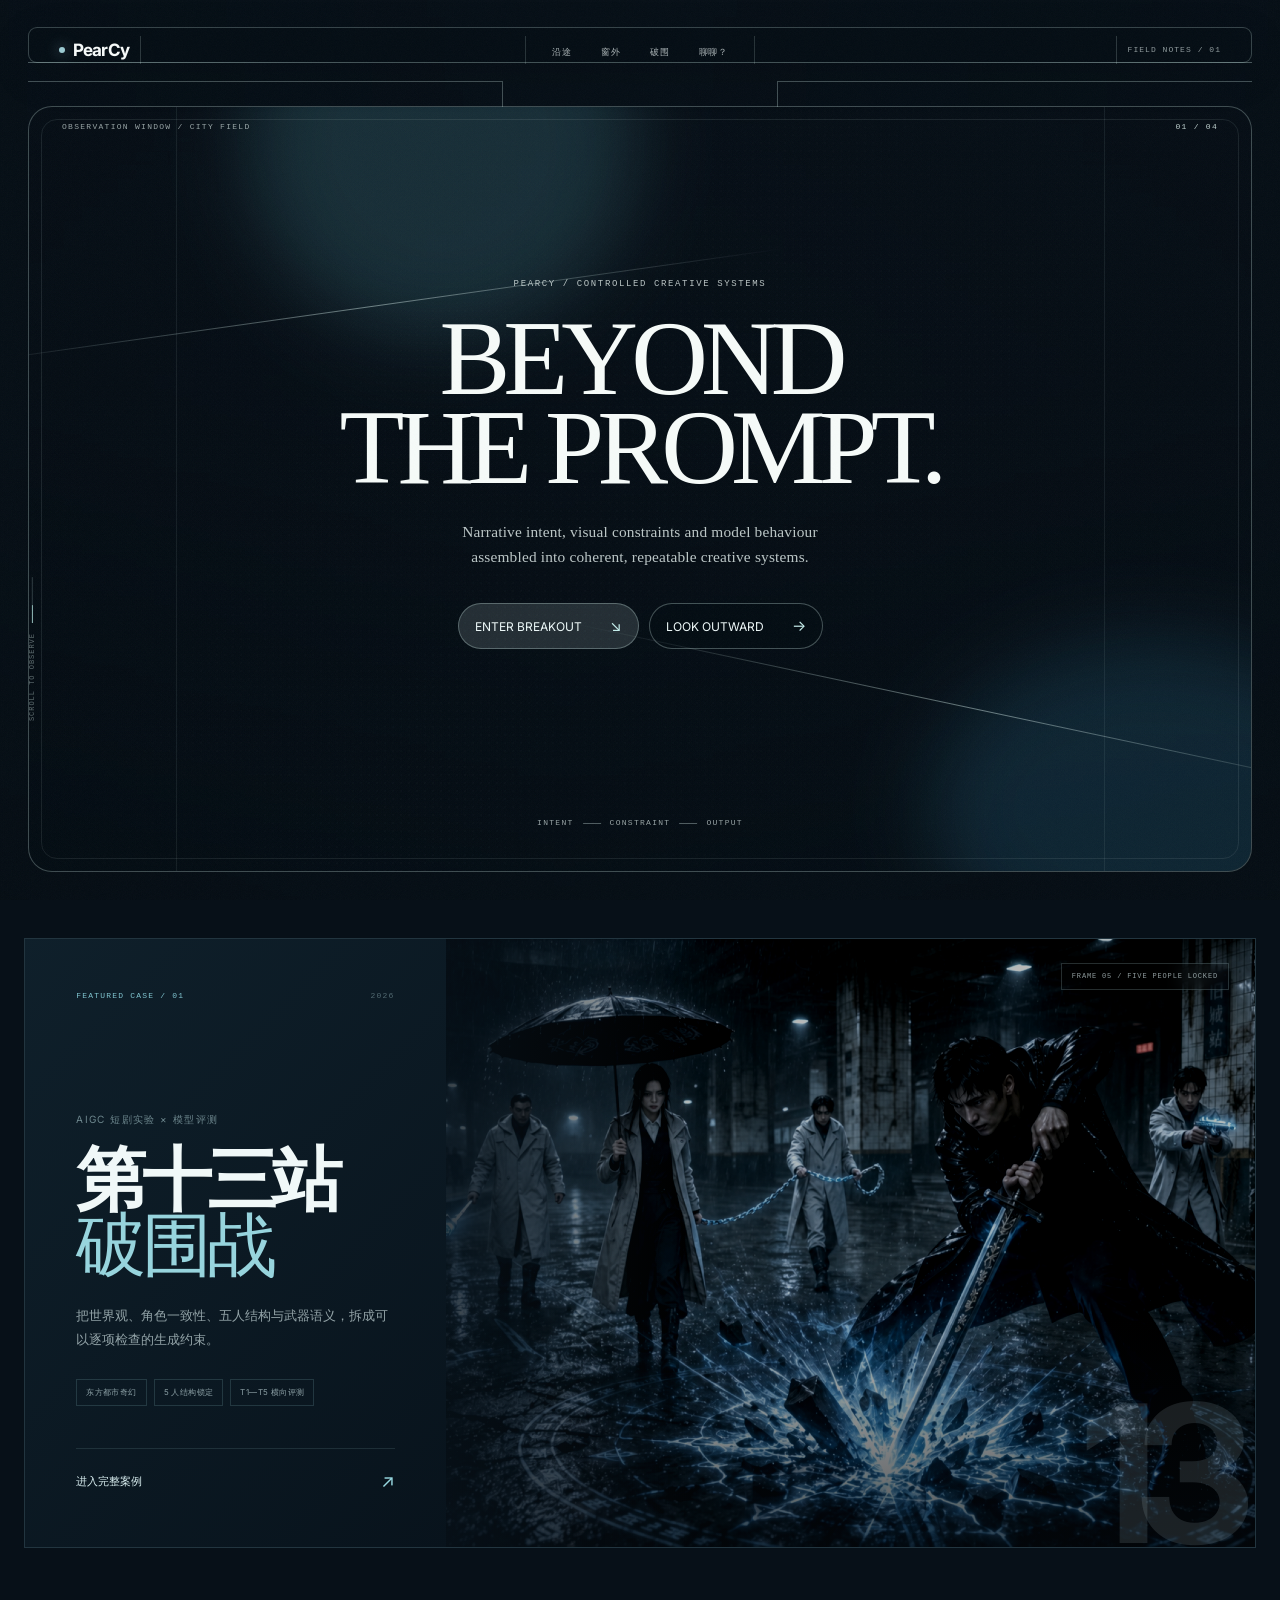
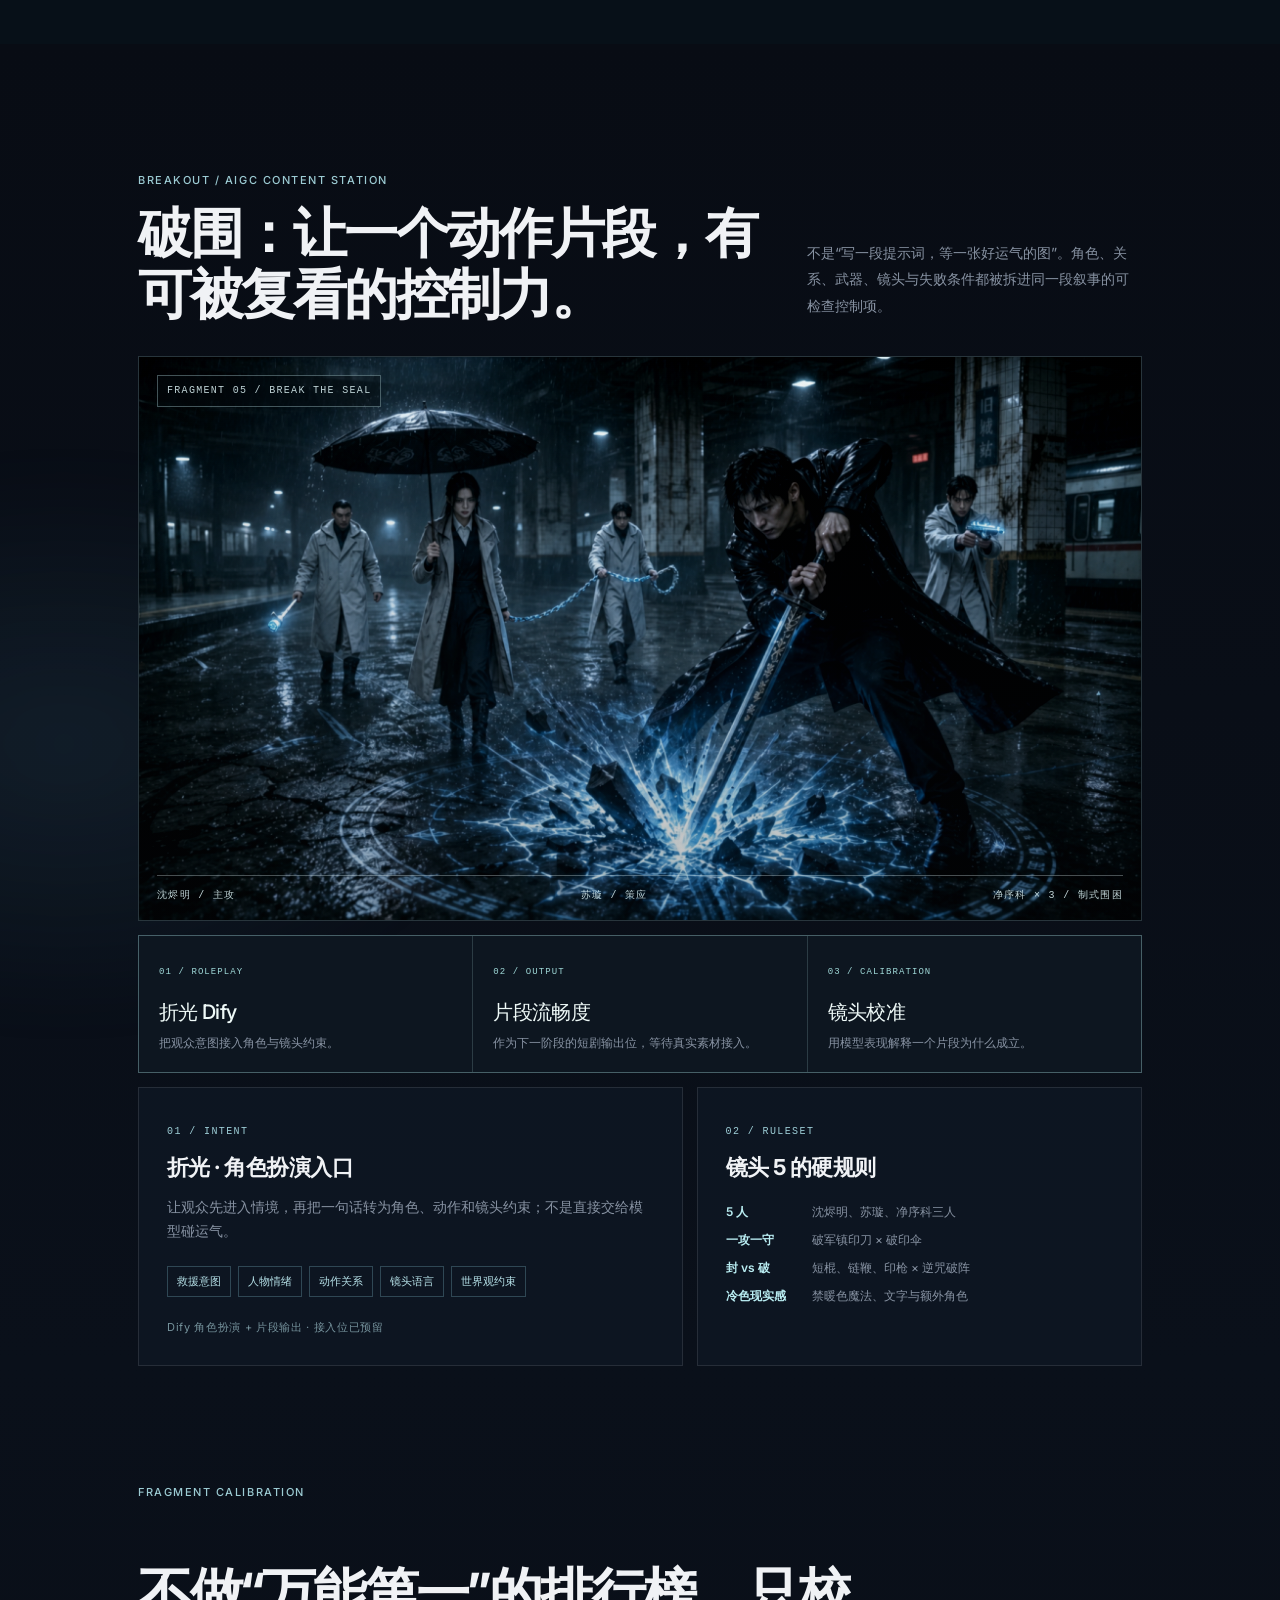
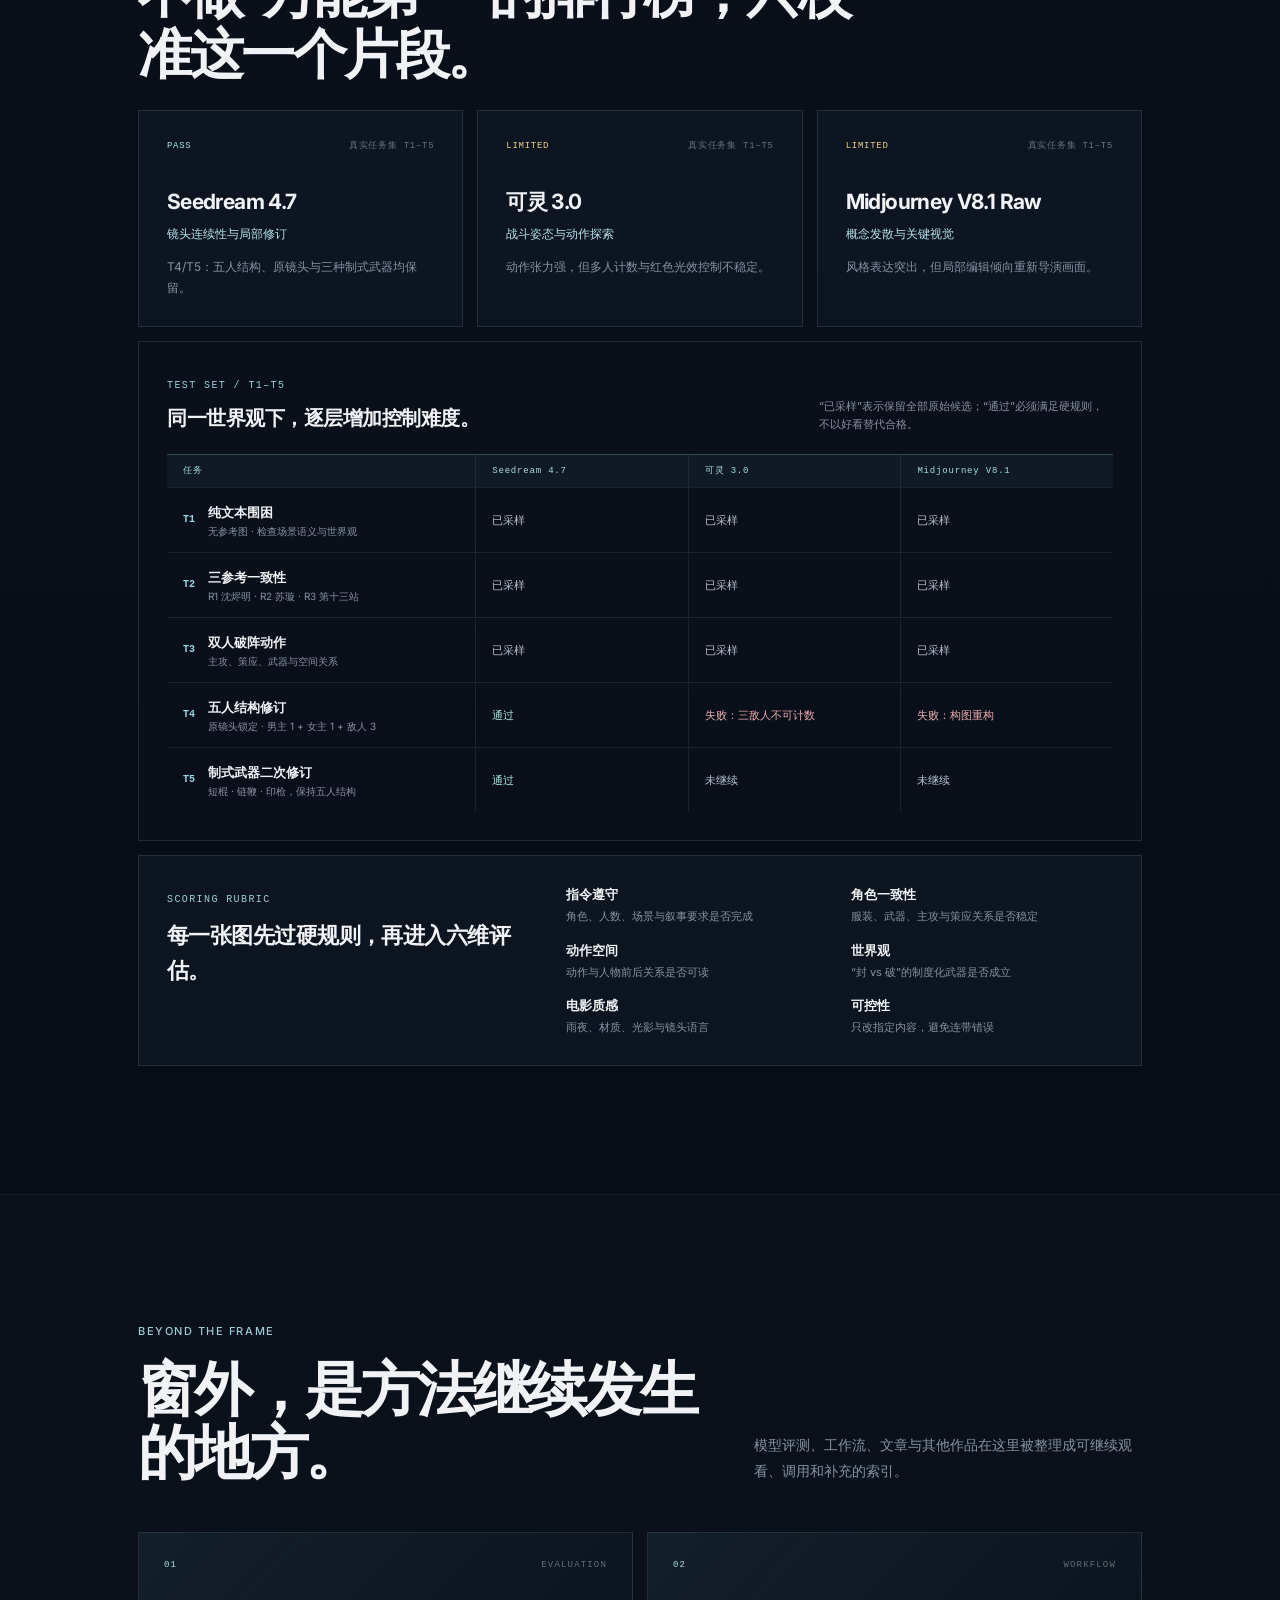
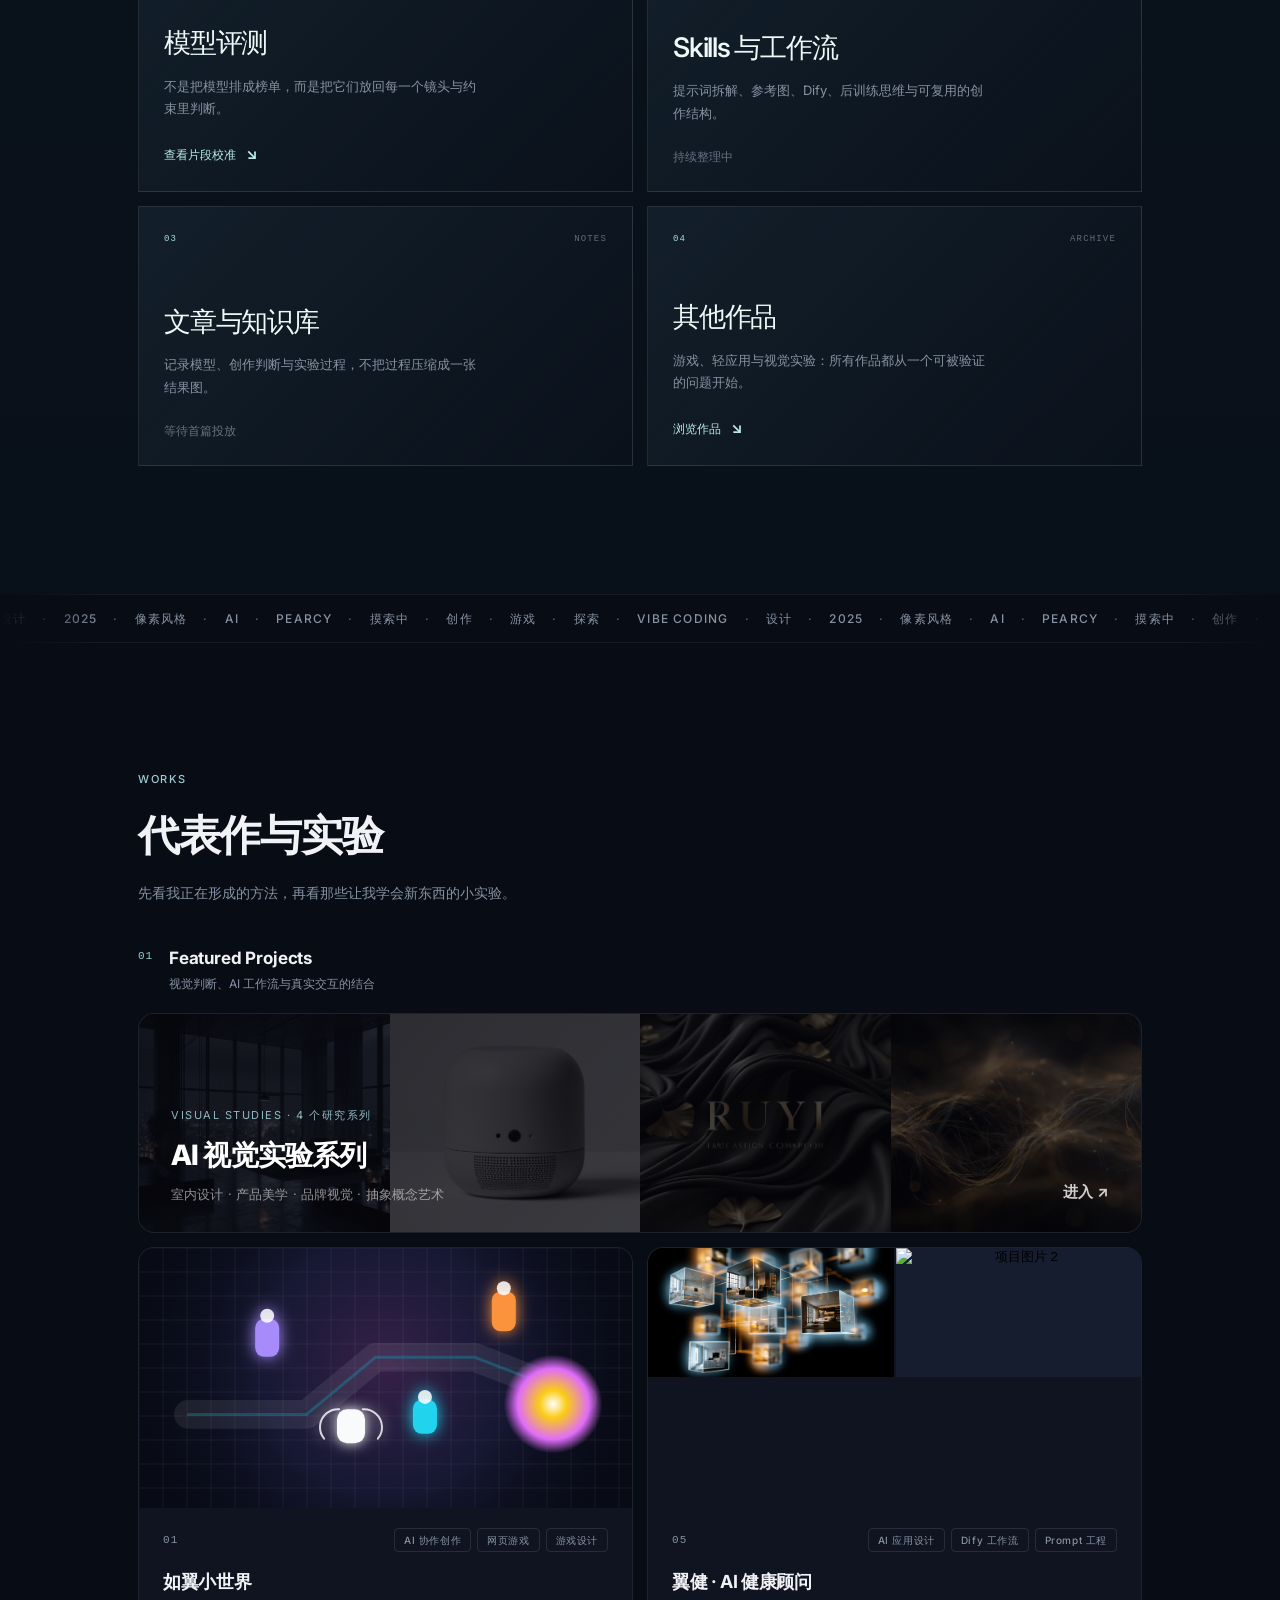
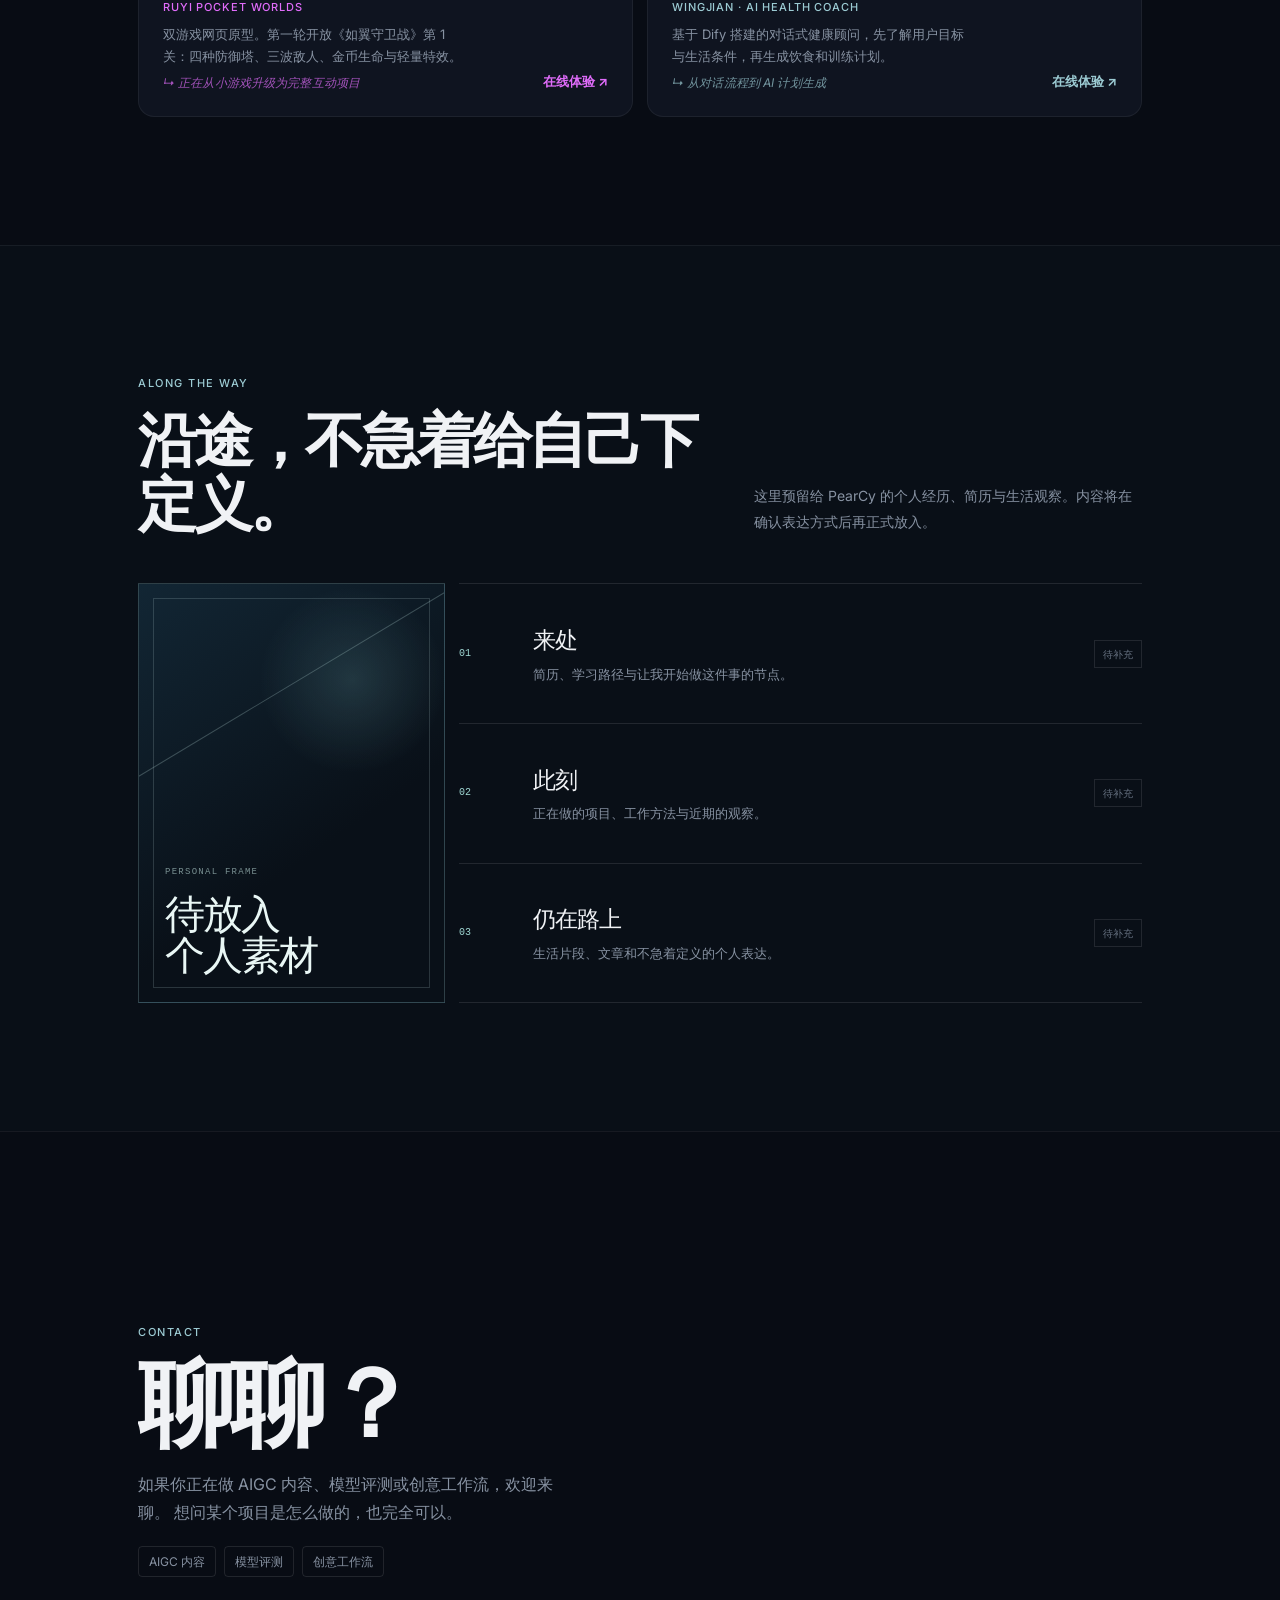
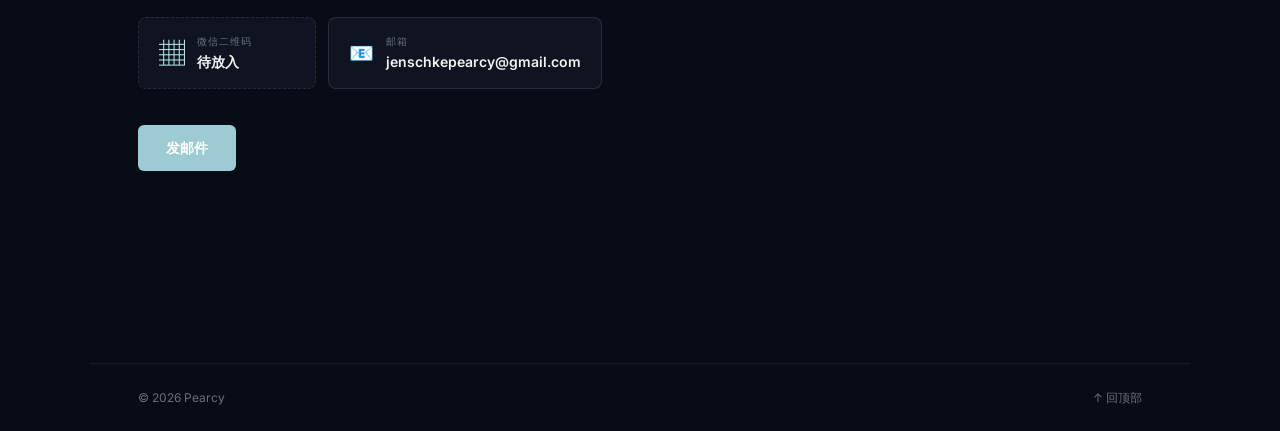
==== commit df848570: "Refine PearCy observation window hero" ====
--- a/index.html
+++ b/index.html
@@ -13,8 +13,8 @@
     <link rel="preconnect" href="https://fonts.googleapis.com" />
     <link rel="preconnect" href="https://fonts.gstatic.com" crossorigin />
     <link href="https://fonts.googleapis.com/css2?family=Inter:wght@300;400;500;600;700;800;900&display=swap" rel="stylesheet" />
-    <script type="module" crossorigin src="./assets/index-DtpBr5rH.js"></script>
-    <link rel="stylesheet" crossorigin href="./assets/index-B5M6CXWe.css">
+    <script type="module" crossorigin src="./assets/index-CDqXglHs.js"></script>
+    <link rel="stylesheet" crossorigin href="./assets/index-D0lgIpts.css">
   </head>
   <body>
     <div id="root"></div>
--- a/assets/index-D0lgIpts.css
+++ b/assets/index-D0lgIpts.css
@@ -0,0 +1 @@
+.navbar{position:fixed;inset:0 0 auto;z-index:100;height:82px;display:grid;grid-template-columns:1fr auto 1fr;align-items:center;padding:18px 48px 0;transition:background .3s ease,border-color .3s ease,backdrop-filter .3s ease}.navbar:before{content:"";position:absolute;top:27px;left:28px;right:28px;height:36px;border:1px solid rgba(210,238,235,.24);border-radius:9px;background:#050e14b3;box-shadow:0 12px 40px #00000024;z-index:-1}.navbar:after{content:"";position:absolute;top:62px;left:28px;right:28px;height:1px;background:linear-gradient(90deg,#d3f1ee52,#d3f1ee14 28%,#d3f1ee14 72%,#d3f1ee52);z-index:-1}.navbar--scrolled{background:#070c12d1;backdrop-filter:blur(20px);-webkit-backdrop-filter:blur(20px);border-bottom:1px solid rgba(255,255,255,.08)}.navbar--scrolled:before,.navbar--scrolled:after{opacity:0}.nav-logo{display:flex;align-items:center;gap:8px;justify-self:start;min-height:28px;padding:0 11px;border-right:1px solid rgba(210,238,235,.19);color:#f7fbfa;font-size:17px;font-weight:720;letter-spacing:-.05em;line-height:1;text-decoration:none;transition:opacity .15s}.nav-logo:hover{opacity:.65}.nav-logo-mark{display:inline-block;width:6px;height:6px;border-radius:50%;background:var(--accent);box-shadow:0 0 14px #9ccbd3c7;animation:markPulse 2.6s ease-in-out infinite}@keyframes markPulse{0%,to{transform:scale(1);opacity:1}50%{transform:scale(1.5);opacity:.55}}.nav-links{display:flex;align-items:center;min-height:28px;padding:0 clamp(16px,2vw,28px);gap:clamp(18px,2.3vw,34px);border-left:1px solid rgba(210,238,235,.16);border-right:1px solid rgba(210,238,235,.16);list-style:none}.nav-links a{color:#ebf5f5b8;font-family:var(--font-mono);font-size:9px;font-weight:460;letter-spacing:.08em;text-decoration:none;transition:color .15s}.nav-links a:hover{color:#fff}.nav-meta{justify-self:end;min-height:28px;display:flex;align-items:center;padding:0 11px;border-left:1px solid rgba(210,238,235,.19);color:#e5f2f19e;font-family:var(--font-mono);font-size:8px;letter-spacing:.13em}.nav-menu{display:none;width:44px;height:44px;border:0;background:transparent;cursor:pointer;align-items:center;justify-content:center;flex-direction:column;gap:6px}.nav-menu span{width:20px;height:1px;background:var(--text)}@media (max-width: 768px){.navbar{height:64px;display:flex;justify-content:space-between;padding:0 20px}.navbar:before{top:14px;left:12px;right:12px;height:36px}.navbar:after{top:49px;left:12px;right:12px}.nav-logo{border-right:0;padding-left:8px}.nav-meta{display:none}.nav-menu{display:flex}.nav-links{position:absolute;top:62px;left:12px;right:12px;display:flex;flex-direction:column;gap:0;padding:8px 20px 20px;background:#070c12f7;border:1px solid rgba(210,238,235,.2);opacity:0;visibility:hidden;transform:translateY(-8px);transition:opacity .2s ease,transform .2s ease,visibility .2s}.nav-links--open{opacity:1;visibility:visible;transform:translateY(0)}.nav-links a{display:flex;align-items:center;min-height:48px;color:var(--text-2);font-size:15px;border-bottom:1px solid var(--border-subtle)}}.hero--portfolio{--hero-x: 0px;--hero-y: 0px;--hero-zoom: 0;--hero-dim: 0;position:relative;min-height:100svh;display:grid;place-items:center;overflow:hidden;isolation:isolate;background:#071018;color:#edf7f7}.hero-cinematic{position:absolute;top:0;right:0;bottom:0;left:0;z-index:-3;overflow:hidden;background:#071018}.hero-cinematic:after{content:"";position:absolute;top:0;right:0;bottom:0;left:0;background:linear-gradient(180deg,#030a0f1a,#030a0f1f 44%,rgba(3,10,15,calc(.34 + var(--hero-dim)))),linear-gradient(90deg,rgba(2,10,15,.12),transparent 44%,rgba(2,10,15,.12));pointer-events:none}.hero-cinematic-video{width:100%;height:100%;object-fit:cover;filter:saturate(1.13) contrast(1.06) brightness(.9);transform:translate3d(var(--hero-x),var(--hero-y),0) scale(calc(1.035 + var(--hero-zoom)));transition:transform .7s cubic-bezier(.2,.8,.2,1),filter .8s ease;will-change:transform}.hero-structure-links{position:absolute;top:0;right:0;bottom:0;left:0;z-index:-1;pointer-events:none}.hero-structure-link{position:absolute;top:81px;width:calc(50% - 165px);height:25px;border-top:1px solid rgba(210,238,235,.3)}.hero-structure-link:after{content:"";position:absolute;top:0;width:1px;height:25px;background:#d2eeeb4d}.hero-structure-link--left{left:28px}.hero-structure-link--left:after{right:0}.hero-structure-link--right{right:28px}.hero-structure-link--right:after{left:0}.hero-observation{position:absolute;top:106px;right:28px;bottom:28px;left:28px;z-index:-1;overflow:hidden;border:1px solid rgba(212,239,236,.28);border-radius:24px;background:#040e1404;pointer-events:none}.hero-observation:before{content:"";position:absolute;top:12px;right:12px;bottom:12px;left:12px;border:1px solid rgba(225,242,241,.1);border-radius:16px}.hero-observation-glass{position:absolute;top:0;right:0;bottom:0;left:0;background:linear-gradient(180deg,rgba(7,20,29,.08),transparent 36%,rgba(3,12,18,.14))}.hero-observation-glass:after{content:"";position:absolute;top:0;right:0;bottom:0;left:0;background:linear-gradient(90deg,transparent 0 12%,rgba(213,242,240,.08) 12% calc(12% + 1px),transparent calc(12% + 1px) 88%,rgba(213,242,240,.08) 88% calc(88% + 1px),transparent calc(88% + 1px))}.hero-observation-line{position:absolute;height:1px;width:68%;background:linear-gradient(90deg,transparent,rgba(222,247,244,.45),transparent);filter:blur(.2px);animation:observationDrift 14s ease-in-out infinite alternate}.hero-observation-line--one{top:26%;left:-6%;transform:rotate(-8deg)}.hero-observation-line--two{bottom:21%;right:-12%;transform:rotate(12deg);animation-delay:-8s}.hero-observation-glow{position:absolute;border-radius:50%;filter:blur(38px);mix-blend-mode:screen;opacity:.55}.hero-observation-glow--one{width:30vw;height:30vw;top:-12vw;left:18%;background:#60b2c257;animation:observationFloat 12s ease-in-out infinite alternate}.hero-observation-glow--two{width:35vw;height:26vw;right:-10vw;bottom:-8vw;background:#2a6b8d73;animation:observationFloat 16s ease-in-out infinite alternate-reverse}.hero-observation-grain{position:absolute;top:0;right:0;bottom:0;left:0;opacity:.1;background-image:radial-gradient(rgba(235,249,249,.35) .55px,transparent .8px);background-size:8px 8px;-webkit-mask-image:linear-gradient(120deg,transparent,#000 48%,transparent);mask-image:linear-gradient(120deg,transparent,#000 48%,transparent)}.hero-portfolio-inner{position:relative;width:min(1160px,calc(100% - 96px));min-height:100svh;display:grid;place-items:center;padding:142px 0 116px;text-align:center}.hero-portfolio-copy{max-width:960px}.hero-eyebrow{margin:0 0 26px;color:#e6f1efcc;font-family:var(--font-mono);font-size:9px;letter-spacing:.18em}.hero-portfolio-copy h1{display:grid;margin:0;color:#f6fbf9;font-family:Iowan Old Style,Baskerville,Times New Roman,serif;font-size:clamp(62px,8.3vw,132px);font-weight:400;letter-spacing:-.065em;line-height:.78;text-transform:uppercase}.hero-portfolio-copy h1 span+span{margin-top:.06em}.hero-intro{max-width:570px;margin:31px auto 0;color:#e4f0efd1;font-family:Iowan Old Style,Baskerville,Times New Roman,serif;font-size:clamp(14px,1.2vw,17px);letter-spacing:.012em;line-height:1.6}.hero-portfolio-actions{display:flex;justify-content:center;align-items:center;gap:10px;margin-top:34px}.hero-portfolio-actions a{display:inline-flex;align-items:center;justify-content:space-between;gap:28px;min-height:46px;padding:0 16px;border:1px solid rgba(211,241,239,.3);border-radius:999px;color:#effafa;text-decoration:none;font-size:12px;transition:transform .28s var(--ease-out),background .28s ease,border-color .28s ease}.hero-portfolio-actions a:hover{transform:translateY(-3px);border-color:#d3f1efb8}.hero-primary{min-width:154px;background:#daf6f324}.hero-primary:hover{background:#daf6f33d}.hero-secondary{min-width:158px;background:#040d133d}.hero-secondary:hover{background:#040d137a}.hero-portfolio-actions span{color:#c6efec;font-size:15px}.hero-observation-label{position:absolute;color:#e3f2f0a8;font-family:var(--font-mono);font-size:8px;letter-spacing:.16em}.hero-observation-label--top{top:121px;left:2px;right:2px;display:flex;justify-content:space-between}.hero-observation-label--top b{color:#dff2f0db;font-weight:400}.hero-observation-label--bottom{bottom:70px;left:50%;display:flex;align-items:center;gap:9px;transform:translate(-50%);white-space:nowrap}.hero-observation-label--bottom i{display:block;width:18px;height:1px;background:#dff2f057}.hero-scroll-cue{position:absolute;left:38px;bottom:35px;display:flex;align-items:center;gap:10px;color:#dcf2f06b;font-family:var(--font-mono);font-size:7px;letter-spacing:.14em;transform:rotate(-90deg) translate(100%);transform-origin:left bottom}.hero-scroll-cue i{display:block;width:46px;height:1px;overflow:hidden;background:#d3f2ef33}.hero-scroll-cue i:after{content:"";display:block;width:18px;height:1px;background:#b7eae5;animation:heroScroll 2s ease-in-out infinite}@keyframes observationDrift{to{transform:translate(14vw) rotate(-4deg)}}.hero-observation-line--two{animation-name:observationDriftTwo}@keyframes observationDriftTwo{to{transform:translate(-16vw) rotate(6deg)}}@keyframes observationFloat{to{transform:translate3d(5vw,3vw,0) scale(1.08)}}@keyframes heroScroll{0%{transform:translate(-20px)}55%,to{transform:translate(52px)}}@media (max-width: 800px){.hero-observation{top:88px;right:12px;bottom:12px;left:12px;border-radius:20px}.hero-structure-link{top:66px;width:calc(50% - 105px);height:22px}.hero-structure-link--left{left:12px}.hero-structure-link--right{right:12px}.hero-structure-link:after{height:22px}.hero-portfolio-inner{width:min(100% - 44px,680px);padding:126px 0 98px}.hero-observation-label--top{top:102px}.hero-observation-label--bottom{bottom:48px}.hero-scroll-cue{display:none}}@media (max-width: 560px){.hero-portfolio-copy h1{font-size:clamp(53px,15.8vw,76px);line-height:.82}.hero-eyebrow{max-width:280px;line-height:1.6}.hero-intro{margin-top:25px;font-size:13px}.hero-intro br{display:none}.hero-portfolio-actions{align-items:stretch;flex-direction:column}.hero-portfolio-actions a{width:100%}.hero-observation-label--top{font-size:6px}.hero-observation-label--bottom{font-size:6px;gap:6px}.hero-observation-label--bottom i{width:12px}}@media (prefers-reduced-motion: reduce){.hero-cinematic-video{transform:scale(1.04)!important}.hero-observation-line,.hero-observation-glow,.hero-scroll-cue i:after{animation:none!important}}.station-feature{padding:38px 24px 96px;background:#071018}.station-feature-card{position:relative;display:grid;grid-template-columns:minmax(340px,.78fr) minmax(0,1.5fr);width:min(1440px,100%);min-height:610px;margin:0 auto;overflow:hidden;border:1px solid rgba(154,214,222,.17);background:#0a151e;color:#eaf5f6;text-decoration:none;transition:transform .45s var(--ease-out),border-color .35s ease,box-shadow .35s ease}.station-feature-card:hover{transform:translateY(-6px);border-color:#9ad6de6b;box-shadow:0 32px 80px #00000047}.station-feature-copy{position:relative;z-index:2;display:flex;flex-direction:column;padding:clamp(32px,4vw,64px);background:linear-gradient(135deg,#0f202bfa,#08131cf0)}.station-feature-meta{display:flex;justify-content:space-between;color:#80c5d0;font-family:var(--font-mono);font-size:8px;letter-spacing:.15em}.station-feature-meta i{color:#b3d7db6b;font-style:normal}.station-feature-type{margin:auto 0 20px;color:#b5d8dc8f;font-size:10px;letter-spacing:.14em}.station-feature h2{margin:0;color:#f0f8f8;font-size:clamp(52px,5.5vw,88px);font-weight:680;letter-spacing:-.065em;line-height:.92}.station-feature h2 em{color:#97d4dd;font-style:normal;font-weight:350}.station-feature-copy>p:not(.station-feature-type){max-width:470px;margin:28px 0 0;color:#d3e4e6ad;font-size:13px;line-height:1.8}.station-feature-tags{display:flex;flex-wrap:wrap;gap:7px;margin-top:28px}.station-feature-tags span{padding:6px 9px;border:1px solid rgba(157,210,218,.17);color:#cbe3e6ad;font-size:8px;letter-spacing:.05em}.station-feature-link{display:flex;align-items:center;justify-content:space-between;margin-top:42px;padding-top:18px;border-top:1px solid rgba(164,211,218,.13);color:#d9eef0;font-size:11px}.station-feature-link span{color:#98d9e2;font-size:18px;transition:transform .3s var(--ease-out)}.station-feature-card:hover .station-feature-link span{transform:translate(4px,-4px)}.station-feature-visual{position:relative;min-height:520px;overflow:hidden}.station-feature-visual img{width:100%;height:100%;object-fit:cover;object-position:53% 50%;filter:saturate(.76) contrast(1.12) brightness(.72);transition:transform 1.1s var(--ease-out),filter .55s ease}.station-feature-card:hover .station-feature-visual img{transform:scale(1.035);filter:saturate(.9) contrast(1.1) brightness(.79)}.station-feature-image-shade{position:absolute;top:0;right:0;bottom:0;left:0;background:linear-gradient(90deg,rgba(8,19,28,.72),transparent 30%),linear-gradient(0deg,rgba(4,10,16,.58),transparent 38%)}.station-feature-frame{position:absolute;right:26px;top:24px;padding:7px 10px;border:1px solid rgba(183,223,228,.2);color:#daedefa6;font-family:var(--font-mono);font-size:7px;letter-spacing:.12em;-webkit-backdrop-filter:blur(8px);backdrop-filter:blur(8px)}.station-feature-number{position:absolute;right:24px;bottom:-22px;color:#d5f0f31f;font-size:clamp(120px,15vw,220px);font-weight:700;letter-spacing:-.12em;line-height:1}@media (max-width: 900px){.station-feature{padding:24px 18px 72px}.station-feature-card{grid-template-columns:1fr}.station-feature-copy,.station-feature-visual{min-height:440px}.station-feature-type{margin-top:auto}}@media (max-width: 560px){.station-feature{padding-inline:12px}.station-feature-card{min-height:auto}.station-feature-copy{min-height:420px;padding:28px 22px}.station-feature-visual{min-height:330px}.station-feature h2{font-size:58px}.station-feature-visual img{object-position:61% 50%}.station-feature-frame{left:16px;right:auto;top:16px}}.station-case{position:relative;background:linear-gradient(180deg,#080c14,#0a101a 48%,#080c14);overflow:hidden}.station-case:before{content:"";position:absolute;width:70vw;height:45vw;left:-30vw;top:15%;background:radial-gradient(ellipse,rgba(77,144,174,.12),transparent 68%);filter:blur(30px);pointer-events:none}.station-heading,.evaluation-head{display:grid;grid-template-columns:minmax(0,1.3fr) minmax(260px,.7fr);gap:48px;align-items:end;position:relative}.station-heading{margin-bottom:32px}.station-heading h2,.evaluation-head h2{color:var(--text);font-size:clamp(30px,4.4vw,54px);line-height:1.13;letter-spacing:-.045em;max-width:760px}.station-heading>p{color:var(--text-muted);font-size:14px;line-height:1.9;padding-bottom:4px}.station-stage{position:relative;min-height:460px;border:1px solid rgba(176,221,230,.2);overflow:hidden;background:#060b11}.station-stage:after{content:"";position:absolute;top:0;right:0;bottom:0;left:0;pointer-events:none;background:linear-gradient(180deg,#060a1005,#060a1047)}.station-stage img{display:block;width:100%;height:100%;min-height:460px;object-fit:cover;object-position:center;filter:saturate(.9) contrast(1.03);transition:transform .9s var(--ease-out)}.station-stage:hover img{transform:scale(1.025)}.stage-stamp,.stage-caption{position:absolute;z-index:1;font-family:var(--font-mono);font-size:10px;letter-spacing:.13em;color:#def5f7db}.stage-stamp{left:18px;top:18px;padding:7px 9px;border:1px solid rgba(190,229,234,.35);background:#04090f73}.stage-caption{left:18px;right:18px;bottom:16px;display:flex;justify-content:space-between;gap:12px;padding-top:12px;border-top:1px solid rgba(220,240,243,.32)}.station-output-bar{display:grid;grid-template-columns:repeat(3,1fr);gap:1px;margin-top:14px;border:1px solid rgba(166,218,224,.22);background:#a6dae038}.station-output-bar>div{min-height:132px;padding:20px;background:#0a121ce6}.station-output-bar span{color:#9fd8d7;font-family:var(--font-mono);font-size:9px;letter-spacing:.12em}.station-output-bar b{display:block;margin-top:14px;color:#eef9f7;font-size:20px;font-weight:520;letter-spacing:-.035em}.station-output-bar p{margin-top:5px;color:var(--text-muted);font-size:12px;line-height:1.6}.control-grid{display:grid;grid-template-columns:1.1fr .9fr;gap:14px;margin-top:14px}.control-card,.model-card,.rubric{border:1px solid var(--border-default);background:#0f1824b8;padding:28px}.control-card h3,.rubric h3{color:var(--text);font-size:22px;letter-spacing:-.025em;margin:8px 0 10px}.control-card>p{max-width:54ch;color:var(--text-muted);font-size:14px;line-height:1.75}.control-index{color:#9eced7;font-family:var(--font-mono);font-size:10px;letter-spacing:.14em}.intent-chips{display:flex;flex-wrap:wrap;gap:7px;margin-top:22px}.intent-chips span{border:1px solid rgba(137,201,216,.28);color:#b6e1e8;padding:6px 9px;font-size:11px}.integration-note{display:block;margin-top:22px;color:#b6e1e89e;font-size:11px;letter-spacing:.06em}.rule-list{list-style:none;margin-top:18px;display:grid;gap:10px}.rule-list li{display:grid;grid-template-columns:76px 1fr;gap:10px;font-size:12px;line-height:1.5}.rule-list b{color:#b9edf2;font-weight:600}.rule-list span{color:var(--text-muted)}.evaluation-head{margin:118px 0 26px}.evaluation-head h2{grid-column:1 / -1}.model-grid{display:grid;grid-template-columns:repeat(3,1fr);gap:14px}.model-card{min-height:214px;display:flex;flex-direction:column}.model-top{display:flex;justify-content:space-between;gap:8px;color:var(--text-faint);font-family:var(--font-mono);font-size:9px;letter-spacing:.08em}.model-top span:first-child{color:#a9e9dc}.model-card:nth-child(n+2) .model-top span:first-child{color:#eed08a}.model-card h3{color:var(--text);font-size:21px;letter-spacing:-.03em;margin:32px 0 5px}.model-card p{color:var(--text-muted);font-size:12px;line-height:1.72}.model-card .model-job{color:#b8e4e9;margin-bottom:13px}.task-board{margin-top:14px;border:1px solid var(--border-default);background:#0a111bd1;padding:28px}.task-board-head{display:flex;align-items:end;justify-content:space-between;gap:30px;margin-bottom:20px}.task-board-head h3{margin-top:6px;color:var(--text);font-size:20px;letter-spacing:-.025em}.task-board-head p{color:var(--text-muted);max-width:42ch;font-size:11px;line-height:1.7}.task-table{display:grid;grid-template-columns:minmax(300px,1.45fr) repeat(3,minmax(120px,1fr));border-top:1px solid rgba(255,255,255,.08);min-height:65px}.task-table>span{display:flex;align-items:center;padding:13px 16px;border-left:1px solid rgba(255,255,255,.08)}.task-table--head{min-height:auto;border-top:1px solid rgba(163,211,220,.25);background:#78b6c10f}.task-table--head span{padding:9px 16px;color:#a8dce4;font-family:var(--font-mono);font-size:9px;letter-spacing:.09em}.task-table--head span:first-child{border-left:0}.task-name{display:flex;align-items:center;gap:13px;padding:12px 16px}.task-name>b{color:#9ed8e2;font-family:var(--font-mono);font-size:10px}.task-name div{display:grid;gap:1px}.task-name strong{color:var(--text);font-size:13px;font-weight:600}.task-name span{color:var(--text-muted);font-size:10px;line-height:1.5}.task-status{color:#b6c3ce;font-size:11px;line-height:1.5}.task-status--pass{color:#a9e9dc}.task-status--fail{color:#ebadad}.rubric{margin-top:14px;display:grid;grid-template-columns:.8fr 1.2fr;gap:34px;align-items:start}.rubric h3{margin-bottom:0}.rubric-items{display:grid;grid-template-columns:repeat(2,1fr);gap:14px 24px}.rubric-items div{display:grid;gap:3px}.rubric-items b{font-size:13px;color:var(--text)}.rubric-items span{font-size:11px;color:var(--text-muted);line-height:1.6}@media (max-width: 800px){.station-heading,.evaluation-head,.control-grid,.rubric{grid-template-columns:1fr;gap:20px}.station-stage,.station-stage img{min-height:360px}.stage-caption{font-size:8px;flex-wrap:wrap}.station-output-bar,.model-grid{grid-template-columns:1fr}.evaluation-head{margin-top:72px}.rubric-items{grid-template-columns:1fr}.task-board{padding:20px}.task-board-head{display:grid;gap:12px}.task-table-wrap{overflow-x:auto;margin:0 -20px;padding:0 20px}.task-table{width:770px}}.marquee-wrap{width:100%;overflow:hidden;border-top:1px solid var(--border-subtle);border-bottom:1px solid var(--border-subtle);padding:14px 0;mask-image:linear-gradient(to right,transparent 0%,black 8%,black 92%,transparent 100%);-webkit-mask-image:linear-gradient(to right,transparent 0%,black 8%,black 92%,transparent 100%)}.marquee-track{display:flex;width:max-content;animation:marquee-scroll 32s linear infinite}.marquee-item{display:inline-flex;align-items:center;gap:16px;font-size:12px;font-weight:500;letter-spacing:.1em;text-transform:uppercase;color:var(--text-muted);white-space:nowrap;padding-right:16px}.marquee-dot{color:var(--accent);opacity:.5}@keyframes marquee-scroll{0%{transform:translate(0)}to{transform:translate(-50%)}}.marquee-wrap:hover .marquee-track{animation-duration:64s}.project-cover{display:block;width:100%;height:100%;border-radius:12px 12px 0 0}.gv-backdrop{position:fixed;top:0;right:0;bottom:0;left:0;background:#000000b8;backdrop-filter:blur(6px);-webkit-backdrop-filter:blur(6px);z-index:400;opacity:0;pointer-events:none;transition:opacity .35s ease}.gv-backdrop--open{opacity:1;pointer-events:all}.gv-sheet{position:fixed;bottom:0;left:0;right:0;height:88vh;background:#08080f;border-radius:20px 20px 0 0;border-top:1px solid rgba(255,255,255,.08);z-index:401;transform:translateY(100%);transition:transform .42s cubic-bezier(.16,1,.3,1);display:flex;flex-direction:column;overflow:hidden;visibility:hidden;transition:transform .42s cubic-bezier(.16,1,.3,1),visibility 0s linear .42s}.gv-sheet--open{transform:translateY(0);visibility:visible;transition-delay:0s}.gv-handle-wrap{display:flex;justify-content:center;padding:14px 0 6px;cursor:pointer;flex-shrink:0}.gv-handle{width:40px;height:4px;border-radius:2px;background:#ffffff2e}.gv-header{display:flex;align-items:flex-start;justify-content:space-between;padding:8px 32px 20px;flex-shrink:0}.gv-label{font-size:11px;letter-spacing:.16em;text-transform:uppercase;color:var(--accent);margin-bottom:4px}.gv-title{font-size:clamp(22px,3vw,32px);font-weight:800;letter-spacing:-.03em;color:#fff}.gv-close{width:36px;height:36px;border-radius:50%;background:#ffffff12;border:1px solid rgba(255,255,255,.12);color:#fff9;font-size:14px;cursor:pointer;display:flex;align-items:center;justify-content:center;transition:background .15s,color .15s;flex-shrink:0;margin-top:2px}.gv-close:hover{background:#ffffff24;color:#fff}.gv-grid{display:grid;grid-template-columns:repeat(2,1fr);gap:16px;padding:0 24px 32px;overflow-y:auto;flex:1;scrollbar-width:thin;scrollbar-color:rgba(255,255,255,.1) transparent}.gs-card{-webkit-appearance:none;-moz-appearance:none;appearance:none;width:100%;padding:0;text-align:left;font:inherit;color:inherit;background:#ffffff0a;border:1px solid rgba(255,255,255,.07);border-radius:14px;overflow:hidden;cursor:pointer;transition:border-color .25s,transform .25s}.gs-card:hover{border-color:var(--s-accent, #3B82F6);transform:translateY(-3px)}.gs-grid{display:grid;grid-template-columns:1fr 1fr;grid-template-rows:1fr 1fr;height:200px;gap:1px;background:#ffffff0d}.gs-cell{overflow:hidden}.gs-cell img{width:100%;height:100%;object-fit:cover;display:block;transition:transform .4s ease}.gs-card:hover .gs-cell img{transform:scale(1.06)}.gs-info{display:flex;align-items:center;gap:12px;padding:14px 16px}.gs-num{font-size:11px;font-family:var(--font-mono, monospace);color:#ffffff40;flex-shrink:0;letter-spacing:.08em}.gs-title{font-size:13px;font-weight:700;color:#fff;letter-spacing:-.01em;margin-bottom:1px}.gs-en{font-size:10px;letter-spacing:.08em;color:var(--s-accent, #3B82F6);text-transform:uppercase;margin-bottom:3px}.gs-desc{font-size:11px;color:#ffffff59;line-height:1.5}.gs-cta{font-size:12px;color:var(--s-accent, #3B82F6);font-weight:600;white-space:nowrap;margin-left:auto;flex-shrink:0;opacity:0;transition:opacity .2s}.gs-card:hover .gs-cta{opacity:1}.glb-overlay{position:fixed;top:0;right:0;bottom:0;left:0;z-index:600;background:#000000f0;display:flex;align-items:center;justify-content:center;animation:glbFadeIn .2s ease;cursor:zoom-out}@keyframes glbFadeIn{0%{opacity:0}to{opacity:1}}.glb-box{position:relative;cursor:default;animation:glbScaleIn .25s cubic-bezier(.16,1,.3,1)}@keyframes glbScaleIn{0%{opacity:0;transform:scale(.9)}to{opacity:1;transform:scale(1)}}.glb-img{display:block;max-width:88vw;max-height:80vh;border-radius:10px;object-fit:contain;box-shadow:0 32px 80px #000000b3}.glb-close{position:absolute;top:-14px;right:-14px;width:34px;height:34px;border-radius:50%;background:#ffffff1a;border:1px solid rgba(255,255,255,.18);color:#fff;font-size:13px;cursor:pointer;display:flex;align-items:center;justify-content:center;transition:background .15s;-webkit-backdrop-filter:blur(8px);backdrop-filter:blur(8px)}.glb-close:hover{background:#fff3}.glb-arrow{position:absolute;top:50%;transform:translateY(-50%);width:42px;height:42px;border-radius:50%;background:#ffffff14;border:1px solid rgba(255,255,255,.14);color:#fff;font-size:22px;cursor:pointer;display:flex;align-items:center;justify-content:center;transition:background .15s;-webkit-backdrop-filter:blur(8px);backdrop-filter:blur(8px)}.glb-arrow:hover{background:#ffffff2e}.glb-arrow--l{left:-54px}.glb-arrow--r{right:-54px}.glb-footer{display:flex;align-items:center;justify-content:space-between;margin-top:16px}.glb-title{font-size:13px;font-weight:600;color:#ffffffb3}.glb-dots{display:flex;gap:7px}.glb-dot{-webkit-appearance:none;-moz-appearance:none;appearance:none;border:0;padding:0;width:5px;height:5px;border-radius:50%;background:#fff3;cursor:pointer;transition:background .15s,transform .15s}.glb-dot--on{background:#fff;transform:scale(1.3)}@media (max-width: 768px){.gv-sheet{height:92vh}.gv-grid{grid-template-columns:1fr;padding:0 16px 24px;gap:12px}.gv-header{padding:8px 20px 16px}.gs-grid{height:180px}.glb-arrow--l{left:-46px}.glb-arrow--r{right:-46px}}.projects-header{margin-bottom:40px}.projects-title{font-size:clamp(28px,4vw,42px);font-weight:700;letter-spacing:-.03em;color:var(--text);margin-top:10px}.projects-intro{max-width:560px;margin-top:12px;color:var(--text-muted);font-size:14px;line-height:1.8}.project-group-heading{display:flex;align-items:flex-start;gap:16px;margin:0 0 20px}.project-group-heading--secondary{margin-top:72px}.project-group-heading>span{padding-top:3px;color:var(--accent);font-family:var(--font-mono);font-size:11px;letter-spacing:.08em}.project-group-heading h3{color:var(--text);font-size:17px;letter-spacing:-.01em}.project-group-heading p{margin-top:2px;color:var(--text-muted);font-size:12px}.bento-grid{display:grid;grid-template-columns:repeat(12,1fr);grid-template-rows:auto auto;gap:14px}.bento-card--wide{grid-column:span 7}.bento-card--narrow{grid-column:span 5}.bento-card--half{grid-column:span 6}.bento-card--third{grid-column:span 4}.bento-card--full{grid-column:span 12}.bento-card{background:var(--bg-surface);border:1px solid var(--border-subtle);border-radius:16px;overflow:hidden;display:flex;flex-direction:column;transition:border-color .3s var(--ease-out),transform .35s var(--ease-out),box-shadow .35s var(--ease-out);cursor:default}.bento-card:hover{border-color:var(--p-accent, var(--accent));transform:translateY(-6px);box-shadow:0 20px 48px #00000059}.bento-cover{flex-shrink:0;overflow:hidden}.bento-cover .project-cover{transition:transform .45s var(--ease-out)}.bento-card:hover .bento-cover .project-cover{transform:scale(1.04)}.bento-info{transition:background .3s ease}.bento-card:hover .bento-info{background:#0f1420f5}.bento-card--wide .bento-cover,.bento-card--narrow .bento-cover,.bento-card--half .bento-cover{height:260px}.bento-card--full .bento-cover{height:160px}.bento-info{flex:1;display:flex;flex-direction:column;justify-content:space-between;padding:20px 24px 24px;gap:16px}.bento-top{display:flex;align-items:center;justify-content:space-between;gap:12px}.bento-num{font-size:11px;font-family:var(--font-mono);color:var(--text-muted);letter-spacing:.1em;font-weight:500}.bento-tags{display:flex;flex-wrap:wrap;gap:6px}.bento-tag{font-size:10px;font-weight:500;letter-spacing:.06em;padding:3px 9px;border-radius:4px;border:1px solid var(--border-default);color:var(--text-muted)}.bento-bottom{display:flex;align-items:flex-end;justify-content:space-between;gap:12px}.bento-title{font-size:18px;font-weight:700;letter-spacing:-.02em;color:var(--text);margin-bottom:2px}.bento-card--full .bento-title{font-size:16px}.bento-en{font-size:11px;letter-spacing:.08em;color:var(--p-accent, var(--accent));text-transform:uppercase;font-weight:500;margin-bottom:6px}.bento-desc{font-size:13px;color:var(--text-muted);line-height:1.7;max-width:38ch}.bento-process{font-size:12px;color:var(--p-accent, var(--accent));opacity:.7;margin-top:6px;letter-spacing:.01em;font-style:italic}.bento-link{font-size:13px;font-weight:700;color:var(--p-accent, var(--accent));text-decoration:none;white-space:nowrap;flex-shrink:0;transition:opacity var(--dur-fast)}.bento-link:hover{opacity:.7}.bento-soon{font-size:11px;color:var(--text-faint);border:1px solid var(--border-subtle);padding:4px 10px;border-radius:4px;white-space:nowrap;flex-shrink:0}.gallery-entry{position:relative;cursor:pointer;min-height:220px;overflow:hidden;padding:0;width:100%;text-align:left;font:inherit}.ge-previews{display:flex;width:100%;height:100%;position:absolute;top:0;right:0;bottom:0;left:0}.ge-preview{flex:1;overflow:hidden}.ge-preview img{width:100%;height:100%;object-fit:cover;display:block;transition:transform .5s var(--ease-out),filter .5s;filter:brightness(.55) saturate(.8)}.gallery-entry:hover .ge-preview img{transform:scale(1.06);filter:brightness(.7) saturate(1)}.ge-overlay{position:absolute;top:0;right:0;bottom:0;left:0;background:linear-gradient(135deg,#08080fbf,#08080f73);display:flex;align-items:flex-end;justify-content:space-between;padding:28px 32px;transition:background .3s}.gallery-entry:hover .ge-overlay{background:linear-gradient(135deg,#08080f99,#08080f4d)}.ge-content{flex:1}.ge-label{font-size:11px;letter-spacing:.14em;text-transform:uppercase;color:var(--accent);margin-bottom:8px;opacity:.9}.ge-title{font-size:clamp(20px,3vw,28px);font-weight:800;color:#fff;letter-spacing:-.03em;margin-bottom:6px}.ge-desc{font-size:13px;color:#ffffff8c;letter-spacing:.01em}.ge-enter{font-size:15px;font-weight:700;color:#fffc;transition:color .2s,transform .2s;align-self:flex-end;flex-shrink:0}.gallery-entry:hover .ge-enter{color:#fff;transform:translate(2px,-2px)}.img-cover-grid{display:grid;grid-template-columns:1fr 1fr;grid-template-rows:1fr 1fr;width:100%;height:100%;gap:2px}.img-cover-cell{-webkit-appearance:none;-moz-appearance:none;appearance:none;border:0;padding:0;overflow:hidden;background:var(--bg-elevated);position:relative;cursor:zoom-in}.img-cover-cell img{width:100%;height:100%;object-fit:cover;display:block;transition:transform .45s var(--ease-out)}.bento-card:hover .img-cover-cell img{transform:scale(1.06)}.img-cover-hint{position:absolute;top:0;right:0;bottom:0;left:0;display:flex;align-items:center;justify-content:center;font-size:26px;opacity:0;background:#00000047;transition:opacity .2s}.img-cover-cell:hover .img-cover-hint{opacity:1}.lightbox-overlay{position:fixed;top:0;right:0;bottom:0;left:0;z-index:9000;background:#04060ef2;display:flex;align-items:center;justify-content:center;animation:lbFadeIn .2s ease both;cursor:zoom-out}@keyframes lbFadeIn{0%{opacity:0}to{opacity:1}}.lightbox-box{position:relative;max-width:90vw;max-height:90vh;cursor:default;animation:lbScaleIn .25s cubic-bezier(.16,1,.3,1) both}@keyframes lbScaleIn{0%{opacity:0;transform:scale(.92)}to{opacity:1;transform:scale(1)}}.lightbox-img{display:block;max-width:90vw;max-height:86vh;width:auto;height:auto;border-radius:10px;object-fit:contain;box-shadow:0 32px 80px #0009}.lightbox-close{position:absolute;top:-14px;right:-14px;width:36px;height:36px;border-radius:50%;background:#ffffff1f;border:1px solid rgba(255,255,255,.2);color:#fff;font-size:14px;cursor:pointer;display:flex;align-items:center;justify-content:center;transition:background .15s;-webkit-backdrop-filter:blur(8px);backdrop-filter:blur(8px)}.lightbox-close:hover{background:#ffffff38}.lightbox-arrow{position:absolute;top:50%;transform:translateY(-50%);width:44px;height:44px;border-radius:50%;background:#ffffff1a;border:1px solid rgba(255,255,255,.15);color:#fff;font-size:24px;cursor:pointer;display:flex;align-items:center;justify-content:center;transition:background .15s,transform .15s;-webkit-backdrop-filter:blur(8px);backdrop-filter:blur(8px)}.lightbox-arrow:hover{background:#fff3}.lightbox-arrow--left{left:-56px}.lightbox-arrow--right{right:-56px}.lightbox-arrow--left:hover{transform:translateY(-50%) translate(-2px)}.lightbox-arrow--right:hover{transform:translateY(-50%) translate(2px)}.lightbox-dots{position:absolute;bottom:-28px;left:50%;transform:translate(-50%);display:flex;gap:8px}.lightbox-dot{width:6px;height:6px;border-radius:50%;background:#ffffff40;transition:background .2s,transform .2s}.lightbox-dot--active{background:#fff;transform:scale(1.3)}@media (max-width: 768px){.projects-header{margin-bottom:48px}.project-group-heading--secondary{margin-top:56px}.bento-grid{grid-template-columns:1fr;gap:12px}.bento-card--wide,.bento-card--narrow,.bento-card--half,.bento-card--third,.bento-card--full{grid-column:1}.bento-card--wide .bento-cover,.bento-card--narrow .bento-cover,.bento-card--half .bento-cover,.bento-card--third .bento-cover{height:200px}.bento-card--full .bento-cover{height:140px}.bento-info{padding:18px}.bento-top{align-items:flex-start}.bento-bottom{flex-direction:column;align-items:flex-start}.gallery-entry{min-height:250px}.ge-previews{display:grid;grid-template-columns:repeat(2,1fr)}.ge-overlay{padding:22px 20px}.ge-desc{max-width:230px}}.alongway{background:#090f17;border-top:1px solid var(--border-subtle)}.alongway-heading{display:grid;grid-template-columns:minmax(0,1.2fr) minmax(260px,.8fr);gap:34px;align-items:end;margin-bottom:48px}.alongway-heading .sec-label{grid-column:1 / -1;margin-bottom:-18px}.alongway-heading h2{max-width:650px;font-size:clamp(34px,4.6vw,62px);line-height:1.08;letter-spacing:-.055em}.alongway-heading p{max-width:380px;color:var(--text-muted);font-size:14px;line-height:1.85}.alongway-layout{display:grid;grid-template-columns:minmax(260px,.62fr) minmax(0,1.38fr);gap:14px}.alongway-portrait{position:relative;min-height:420px;display:flex;flex-direction:column;justify-content:flex-end;padding:26px;overflow:hidden;border:1px solid rgba(165,211,216,.24);background:radial-gradient(circle at 70% 23%,rgba(126,191,198,.18),transparent 24%),linear-gradient(145deg,#122634,#091018 62%)}.alongway-portrait:before{content:"";position:absolute;top:14px;right:14px;bottom:14px;left:14px;border:1px solid rgba(208,238,237,.17)}.alongway-portrait span,.alongway-portrait b{position:relative;z-index:1}.alongway-portrait span{color:#cff0ee8f;font-family:var(--font-mono);font-size:9px;letter-spacing:.14em}.alongway-portrait b{margin-top:14px;color:#e9f7f5;font-size:clamp(27px,3.1vw,42px);font-weight:470;letter-spacing:-.05em;line-height:1.04}.alongway-portrait i{position:absolute;width:180%;height:1px;top:26%;left:-45%;background:#c7ebe840;transform:rotate(-31deg)}.alongway-slots{display:grid}.alongway-slot{display:grid;grid-template-columns:56px 1fr auto;gap:18px;align-items:center;padding:26px 0;border-top:1px solid var(--border-default)}.alongway-slot:last-child{border-bottom:1px solid var(--border-default)}.alongway-slot>span{color:#9fd7d3;font-family:var(--font-mono);font-size:10px}.alongway-slot h3{font-size:23px;font-weight:540;letter-spacing:-.035em}.alongway-slot p{margin-top:5px;color:var(--text-muted);font-size:13px;line-height:1.65}.alongway-slot small{padding:5px 8px;border:1px solid var(--border-default);color:var(--text-faint);font-size:10px}.alongway-slot:hover small{color:#bce6e3;border-color:#9ccbd373}@media (max-width:760px){.alongway-heading,.alongway-layout{grid-template-columns:1fr}.alongway-heading .sec-label{margin-bottom:0}.alongway-portrait{min-height:270px}.alongway-slot{grid-template-columns:38px 1fr}.alongway-slot small{display:none}}.window-module{background:linear-gradient(180deg,#0a111a,#081019);border-top:1px solid var(--border-subtle)}.window-heading{display:grid;grid-template-columns:minmax(0,1.2fr) minmax(260px,.8fr);gap:34px;align-items:end;margin-bottom:48px}.window-heading .sec-label{grid-column:1/-1;margin-bottom:-18px}.window-heading h2{max-width:700px;font-size:clamp(34px,4.6vw,62px);line-height:1.08;letter-spacing:-.055em}.window-heading p{max-width:390px;color:var(--text-muted);font-size:14px;line-height:1.85}.window-grid{display:grid;grid-template-columns:repeat(2,1fr);gap:14px}.window-card{min-height:260px;display:flex;flex-direction:column;padding:25px;border:1px solid var(--border-default);background:linear-gradient(135deg,#14222ed1,#0b111bb3);transition:border-color .25s ease,transform .25s var(--ease-out),background .25s ease}.window-card:hover{transform:translateY(-4px);border-color:#a1dada6b;background:linear-gradient(135deg,#1e3442d6,#0b111bc7)}.window-card-top{display:flex;justify-content:space-between;color:#a8deda;font-family:var(--font-mono);font-size:9px;letter-spacing:.13em}.window-card-top i{color:#ceeae86b;font-style:normal}.window-card h3{margin-top:auto;color:#eef8f7;font-size:27px;font-weight:550;letter-spacing:-.045em}.window-card p{max-width:40ch;margin-top:10px;color:var(--text-muted);font-size:13px;line-height:1.7}.window-card a,.window-soon{margin-top:23px;color:#b8ebe6;font-size:12px;text-decoration:none}.window-card a b{margin-left:7px;font-size:15px}.window-soon{color:var(--text-faint)}@media (max-width:760px){.window-heading{grid-template-columns:1fr}.window-heading .sec-label{margin-bottom:0}.window-grid{grid-template-columns:1fr}.window-card{min-height:220px}}.contact{min-height:100vh;display:flex;flex-direction:column;border-top:1px solid var(--border-subtle)}.contact-inner{flex:1;display:flex;flex-direction:column;justify-content:center;max-width:1100px;width:100%;margin:0 auto;padding:var(--space-32) var(--space-12)}.contact-label{color:var(--text-faint);margin-bottom:20px}.contact-title{font-size:clamp(48px,8vw,96px);font-weight:800;letter-spacing:-.04em;color:var(--text);line-height:1;margin-bottom:20px;overflow:hidden}.contact-char{display:inline-block;opacity:0;transform:translateY(32px);animation:charReveal .55s cubic-bezier(.16,1,.3,1) forwards;animation-play-state:paused}.chars-go .contact-char{animation-play-state:running}@keyframes charReveal{to{opacity:1;transform:translateY(0)}}.footer-top{transition:color var(--dur-fast),transform var(--dur-fast);display:inline-block}.footer-top:hover{color:var(--text);transform:translateY(-2px)}.contact-desc{font-size:16px;color:var(--text-muted);line-height:1.75;max-width:440px;margin-bottom:20px}.contact-scope{display:flex;flex-wrap:wrap;gap:8px;margin-bottom:40px}.contact-scope span{padding:5px 10px;border:1px solid var(--border-default);border-radius:4px;color:var(--text-muted);font-size:12px}.contact-methods{display:flex;gap:12px;flex-wrap:wrap;margin-bottom:36px}.contact-card{display:flex;align-items:center;gap:12px;padding:14px 20px;border:1px solid var(--border-default);border-radius:8px;font-size:20px;background:var(--bg-surface)}.contact-card--qr{min-width:178px;border-style:dashed}.contact-card--qr .contact-card-icon{color:#b4e5e1;font-size:26px}.cm-label{font-size:10px;letter-spacing:.1em;text-transform:uppercase;color:var(--text-faint);margin-bottom:2px}.cm-val{font-size:14px;font-weight:600;color:var(--text)}.contact-cta{align-self:flex-start}.site-footer{max-width:1100px;width:100%;margin:0 auto;padding:24px var(--space-12);border-top:1px solid var(--border-subtle);display:flex;justify-content:space-between;align-items:center;font-size:12px;color:var(--text-faint)}.site-footer a{color:var(--text-faint);text-decoration:none;transition:color var(--dur-fast)}.site-footer a:hover{color:var(--text)}@media (max-width: 768px){.contact-inner{padding:var(--space-20) var(--space-5)}.site-footer{padding:20px var(--space-5)}}*,*:before,*:after{box-sizing:border-box;margin:0;padding:0}:root{--bg: #080C14;--bg-surface: #0F1420;--bg-elevated: #161D2E;--bg-overlay: rgba(8,12,20,.85);--text: #F0F2F5;--text-2: #A8B3C4;--text-muted: #8792A2;--text-faint: #667180;--accent: #9CCBD3;--accent-hover: #D8F1F2;--accent-muted: rgba(156,203,211,.1);--accent-border: rgba(156,203,211,.28);--border-subtle: rgba(255,255,255,.06);--border-default: rgba(255,255,255,.1);--border-strong: rgba(255,255,255,.18);--ease-out: cubic-bezier(.16, 1, .3, 1);--ease-inout: cubic-bezier(.45, 0, .55, 1);--dur-fast: .12s;--dur-base: .22s;--dur-slow: .38s;--space-1: 4px;--space-2: 8px;--space-3: 12px;--space-4: 16px;--space-5: 20px;--space-6: 24px;--space-8: 32px;--space-10: 40px;--space-12: 48px;--space-16: 64px;--space-20: 80px;--space-24: 96px;--space-32: 128px;--font: "Geist", "Inter", "PingFang SC", "Source Han Sans SC", -apple-system, sans-serif;--font-mono: "JetBrains Mono", "Fira Code", monospace}html{scroll-behavior:smooth}section[id],div[id]{scroll-margin-top:76px}:focus-visible{outline:2px solid var(--accent-hover);outline-offset:4px}body{background:var(--bg);color:var(--text);font-family:var(--font);line-height:1.6;-webkit-font-smoothing:antialiased;overflow-x:hidden}::-webkit-scrollbar{width:5px}::-webkit-scrollbar-track{background:var(--bg)}::-webkit-scrollbar-thumb{background:var(--bg-elevated);border-radius:99px}::-webkit-scrollbar-thumb:hover{background:var(--accent)}::selection{background:var(--accent-muted);color:var(--text)}body:after{content:"";position:fixed;top:0;right:0;bottom:0;left:0;z-index:9999;pointer-events:none;opacity:.032;background-image:url("data:image/svg+xml,%3Csvg viewBox='0 0 256 256' xmlns='http://www.w3.org/2000/svg'%3E%3Cfilter id='n'%3E%3CfeTurbulence type='fractalNoise' baseFrequency='0.85' numOctaves='4' stitchTiles='stitch'/%3E%3C/filter%3E%3Crect width='100%25' height='100%25' filter='url(%23n)'/%3E%3C/svg%3E");background-repeat:repeat;background-size:180px 180px}.section-inner{max-width:1100px;margin:0 auto;padding:var(--space-32) var(--space-12)}.sec-label{display:block;font-size:11px;letter-spacing:.14em;text-transform:uppercase;color:var(--accent);margin-bottom:var(--space-3);font-weight:500}.btn-primary{display:inline-block;padding:12px 28px;border-radius:6px;background:var(--accent);color:#fff;font-size:14px;font-weight:600;text-decoration:none;transition:opacity var(--dur-fast),transform var(--dur-fast)}.btn-primary:hover{opacity:.88;transform:translateY(-1px)}.btn-ghost{display:inline-block;padding:12px 28px;border-radius:6px;border:1px solid var(--border-default);color:var(--text);font-size:14px;font-weight:600;text-decoration:none;transition:border-color var(--dur-fast),color var(--dur-fast),background var(--dur-fast)}.btn-ghost:hover{border-color:var(--accent);color:var(--accent);background:var(--accent-muted)}.fade-up{opacity:0;transform:translateY(28px);transition:opacity .6s var(--ease-out),transform .6s var(--ease-out)}.fade-up.visible{opacity:1;transform:translateY(0)}#dify-chatbot-bubble-button{width:64px!important;height:64px!important;right:24px!important;bottom:24px!important;border:1px solid rgba(221,248,250,.5)!important;border-radius:38% 62% 54% 46%/42% 40% 60% 58%!important;background:linear-gradient(145deg,#e7f7f7,#91c4cb 42%,#34535e)!important;box-shadow:0 12px 34px #00000057,0 0 26px #9ccbd338!important;transition:transform .22s ease,box-shadow .22s ease!important}#dify-chatbot-bubble-button:hover{transform:translateY(-3px) rotate(5deg)!important;box-shadow:0 16px 40px #0000006b,0 0 34px #9ccbd357!important}#dify-chatbot-bubble-window{width:24rem!important;height:40rem!important;max-width:calc(100vw - 24px)!important;max-height:calc(100vh - 24px)!important;border:1px solid rgba(156,203,211,.3)!important;border-radius:18px!important;overflow:hidden!important;box-shadow:0 24px 80px #0000007a!important}@media (max-width: 768px){.section-inner{padding:var(--space-20) var(--space-5)}#dify-chatbot-bubble-button{right:16px!important;bottom:16px!important}#dify-chatbot-bubble-window{width:calc(100vw - 24px)!important;height:min(70vh,640px)!important;right:12px!important;bottom:88px!important}}.btn-primary{position:relative;overflow:hidden}.btn-primary:after{content:"";position:absolute;top:0;left:-80%;width:55%;height:100%;background:linear-gradient(90deg,transparent,rgba(255,255,255,.18),transparent);transform:skew(-18deg);transition:left 0s;pointer-events:none}.btn-primary:hover:after{left:150%;transition:left .45s ease}@media (prefers-reduced-motion: reduce){*,*:before,*:after{animation-duration:.01ms!important;animation-iteration-count:1!important;transition-duration:.01ms!important;transition-delay:0ms!important}.fade-up{opacity:1;transform:none}}
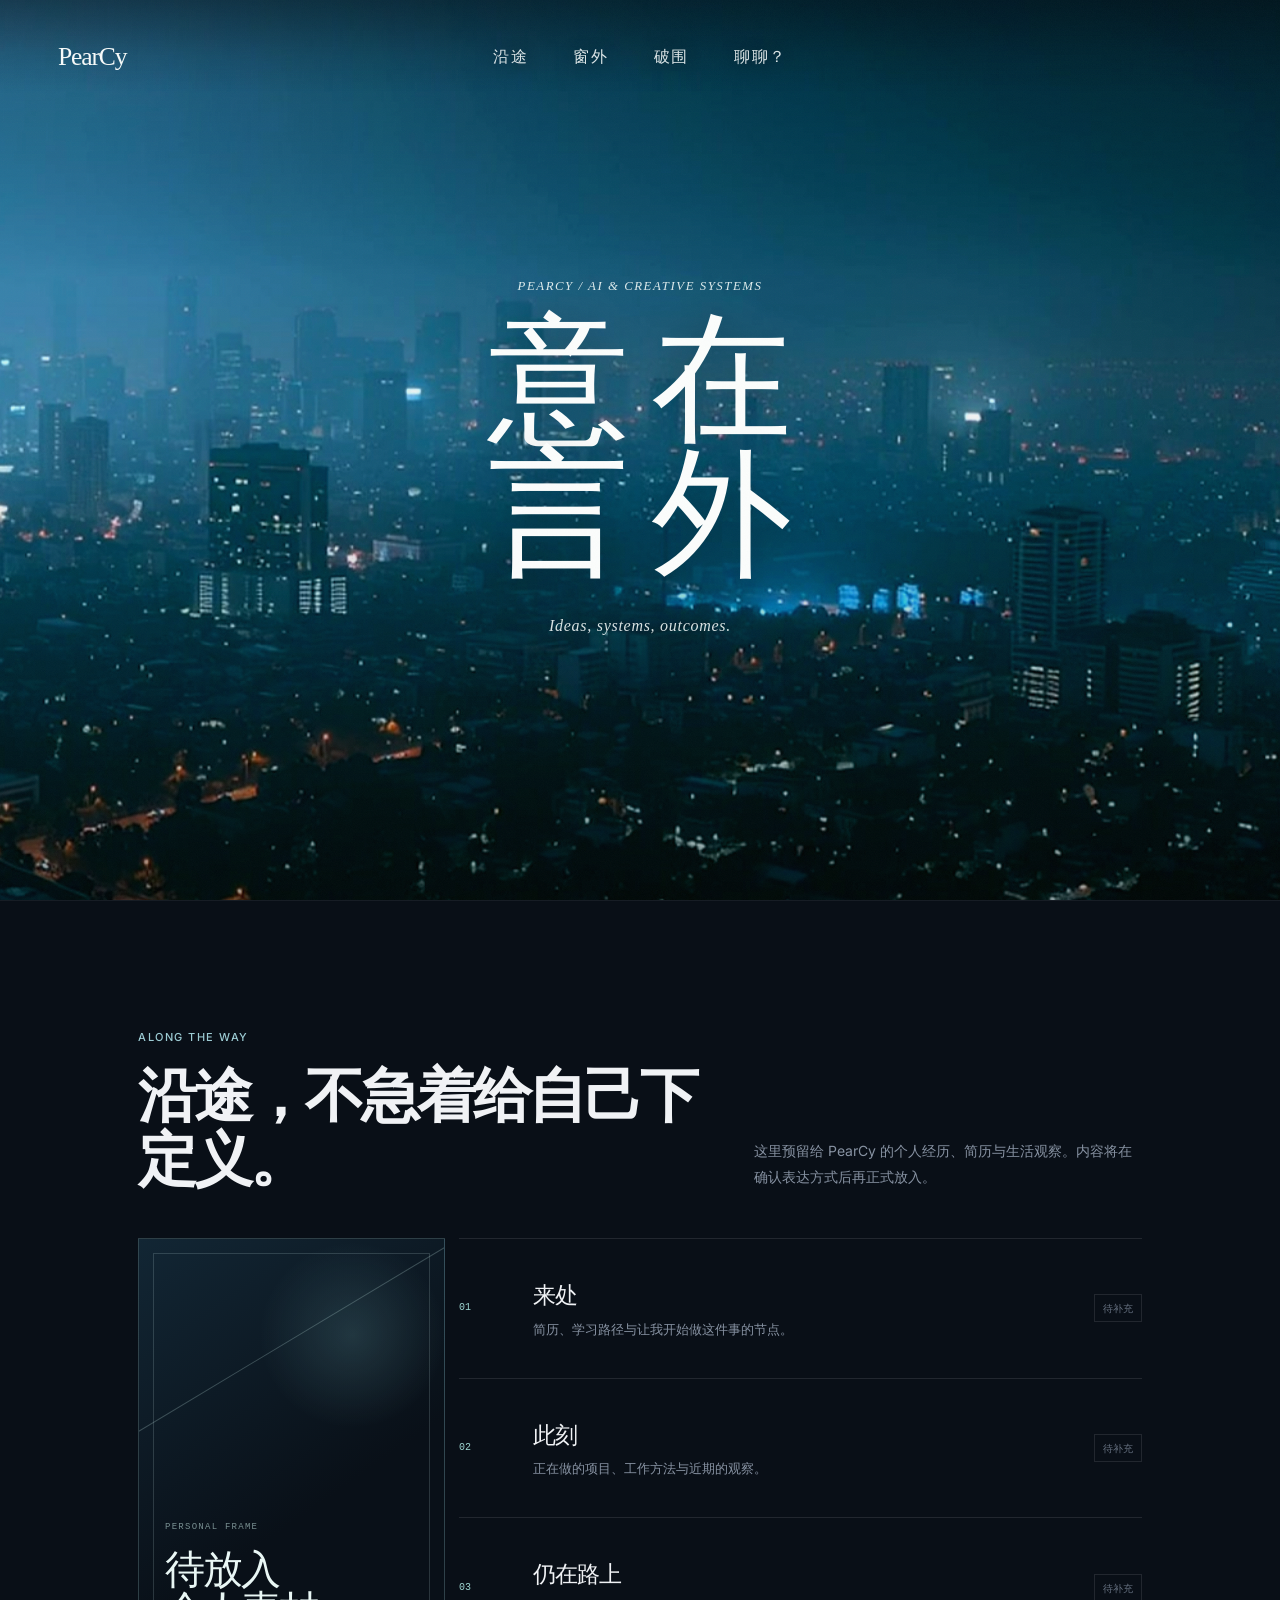
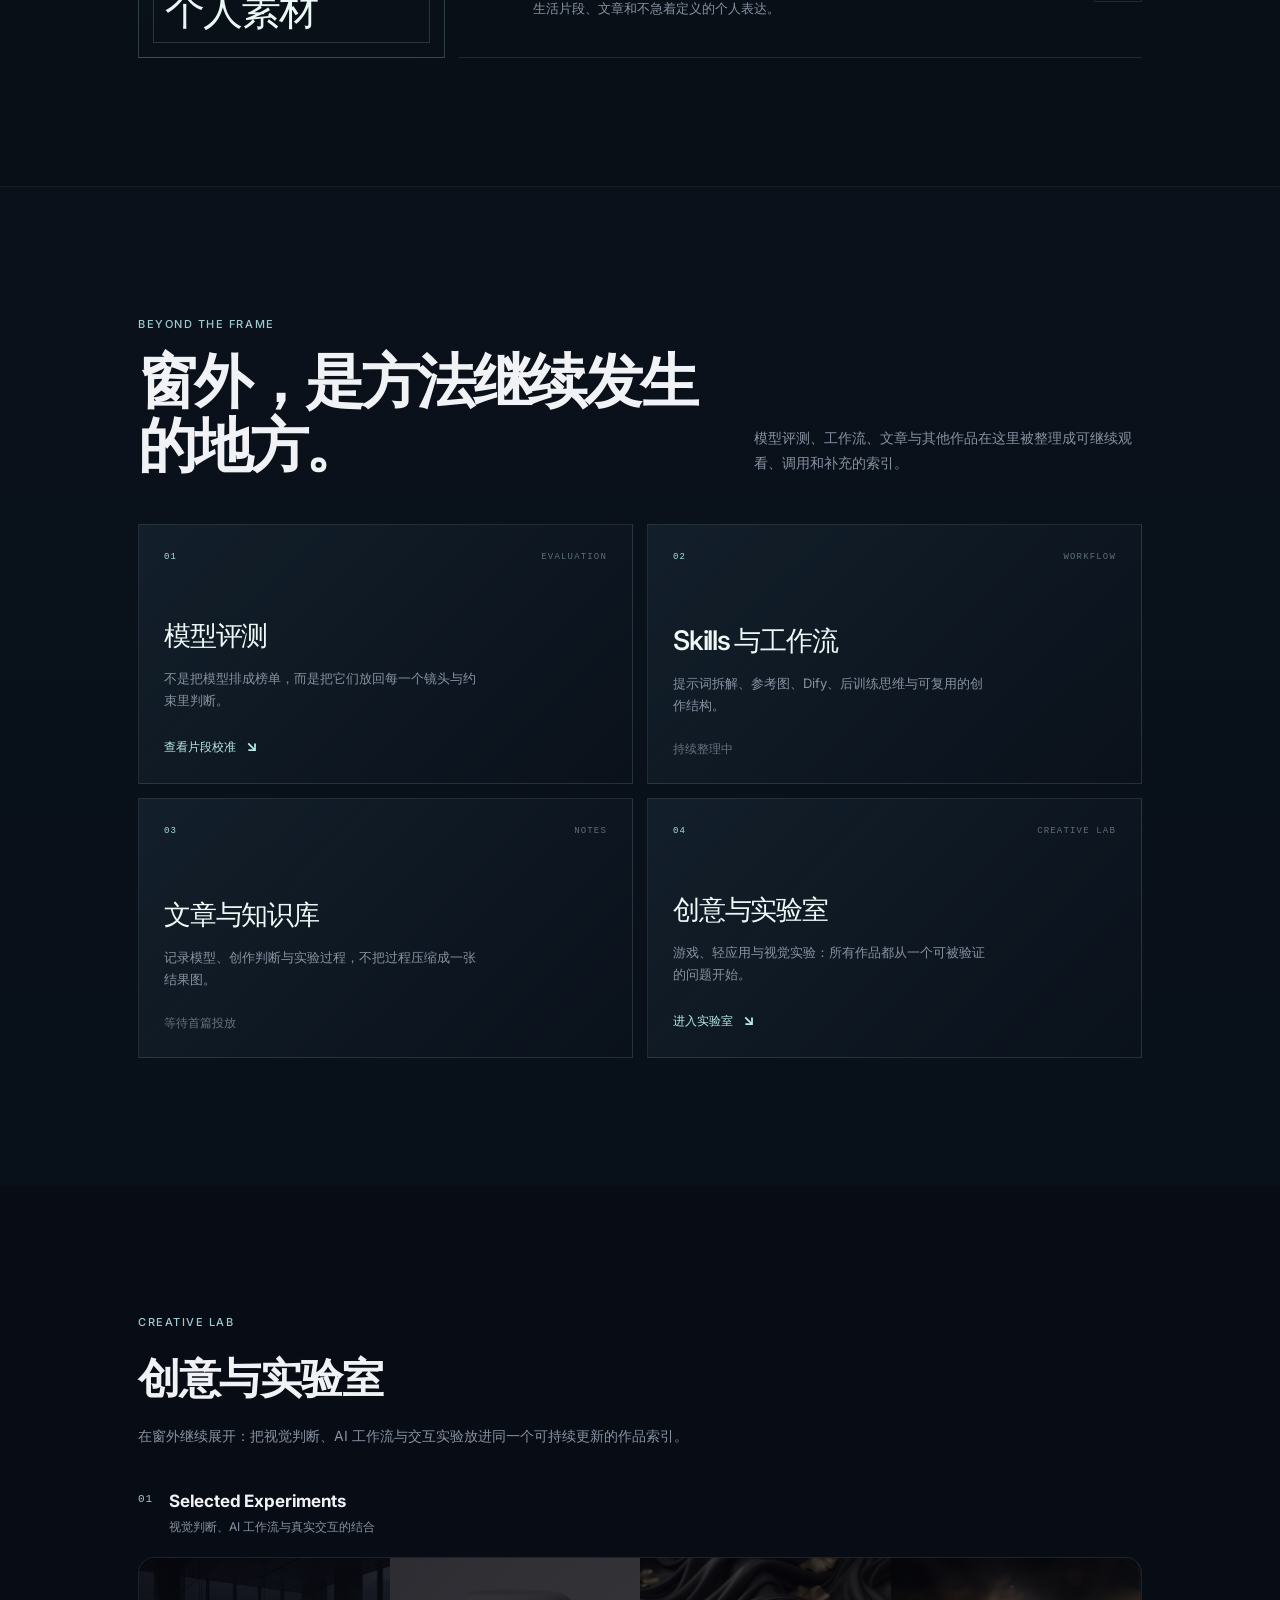
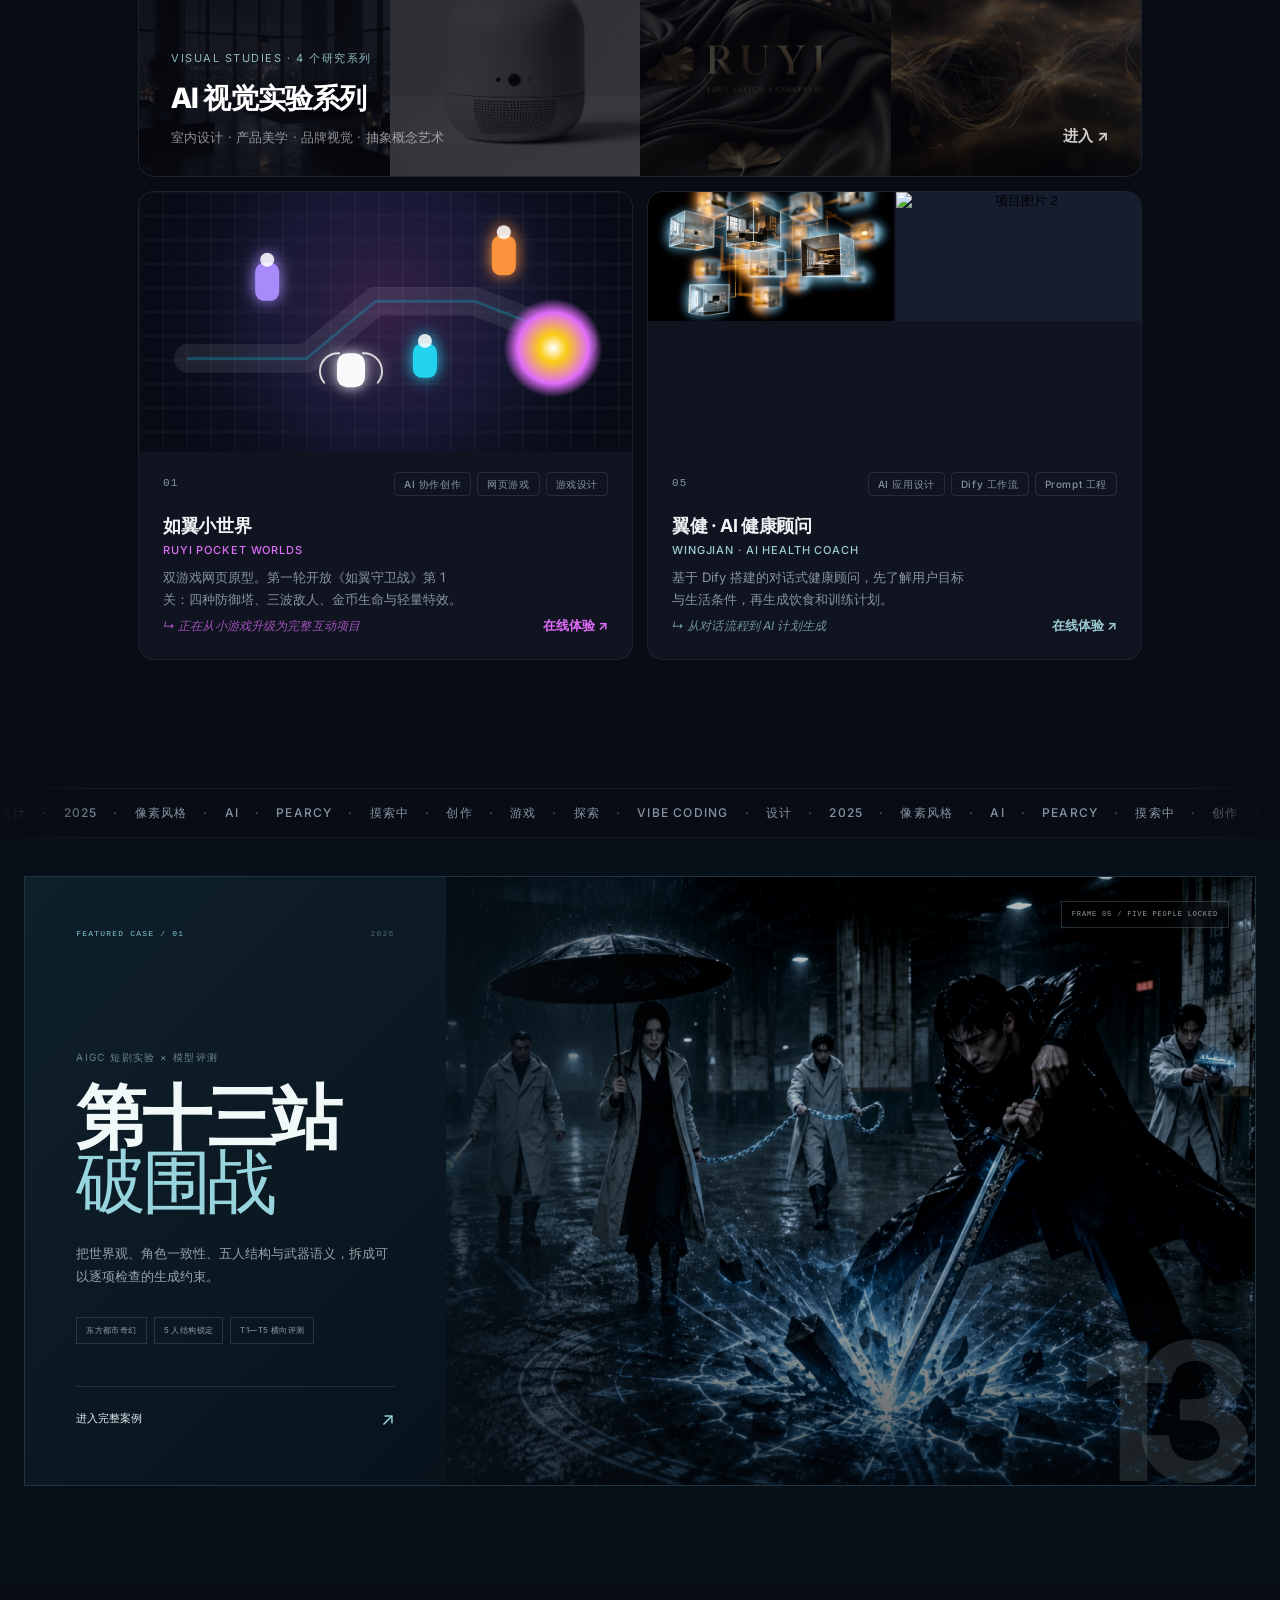
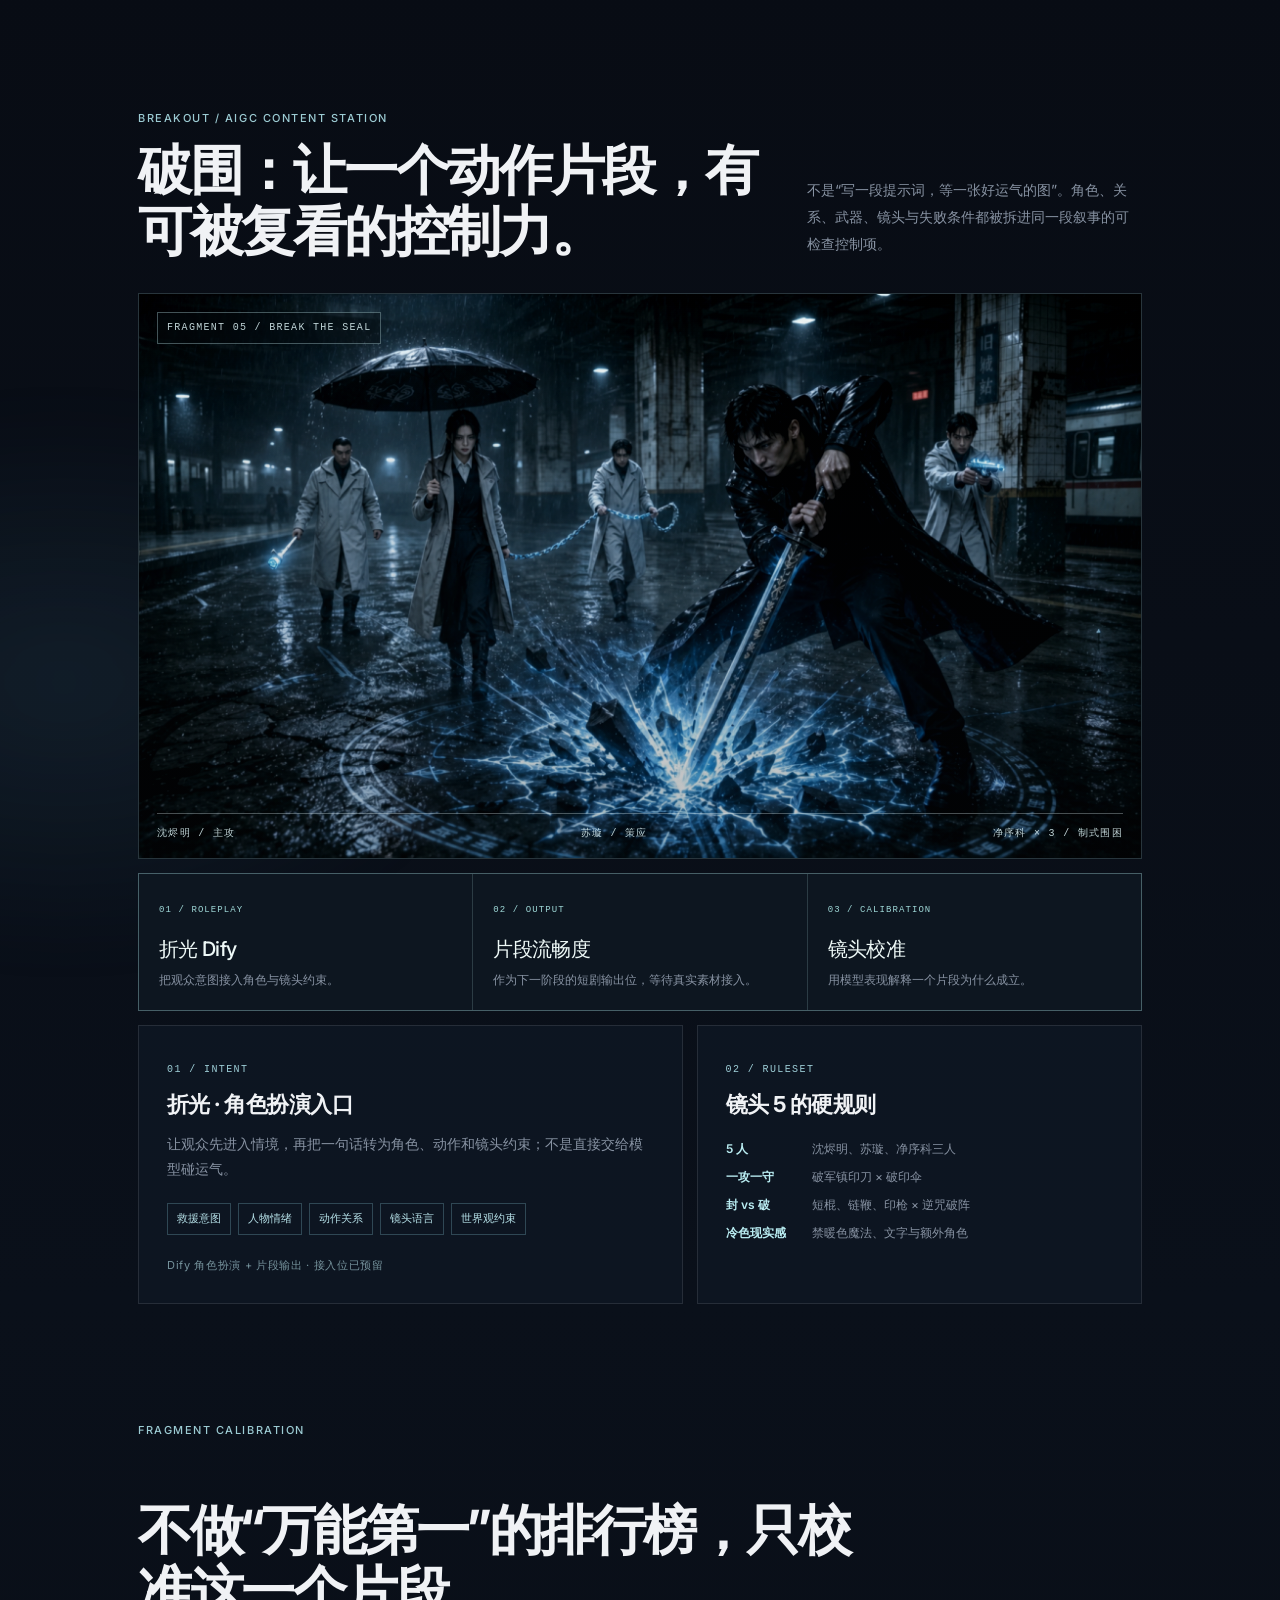
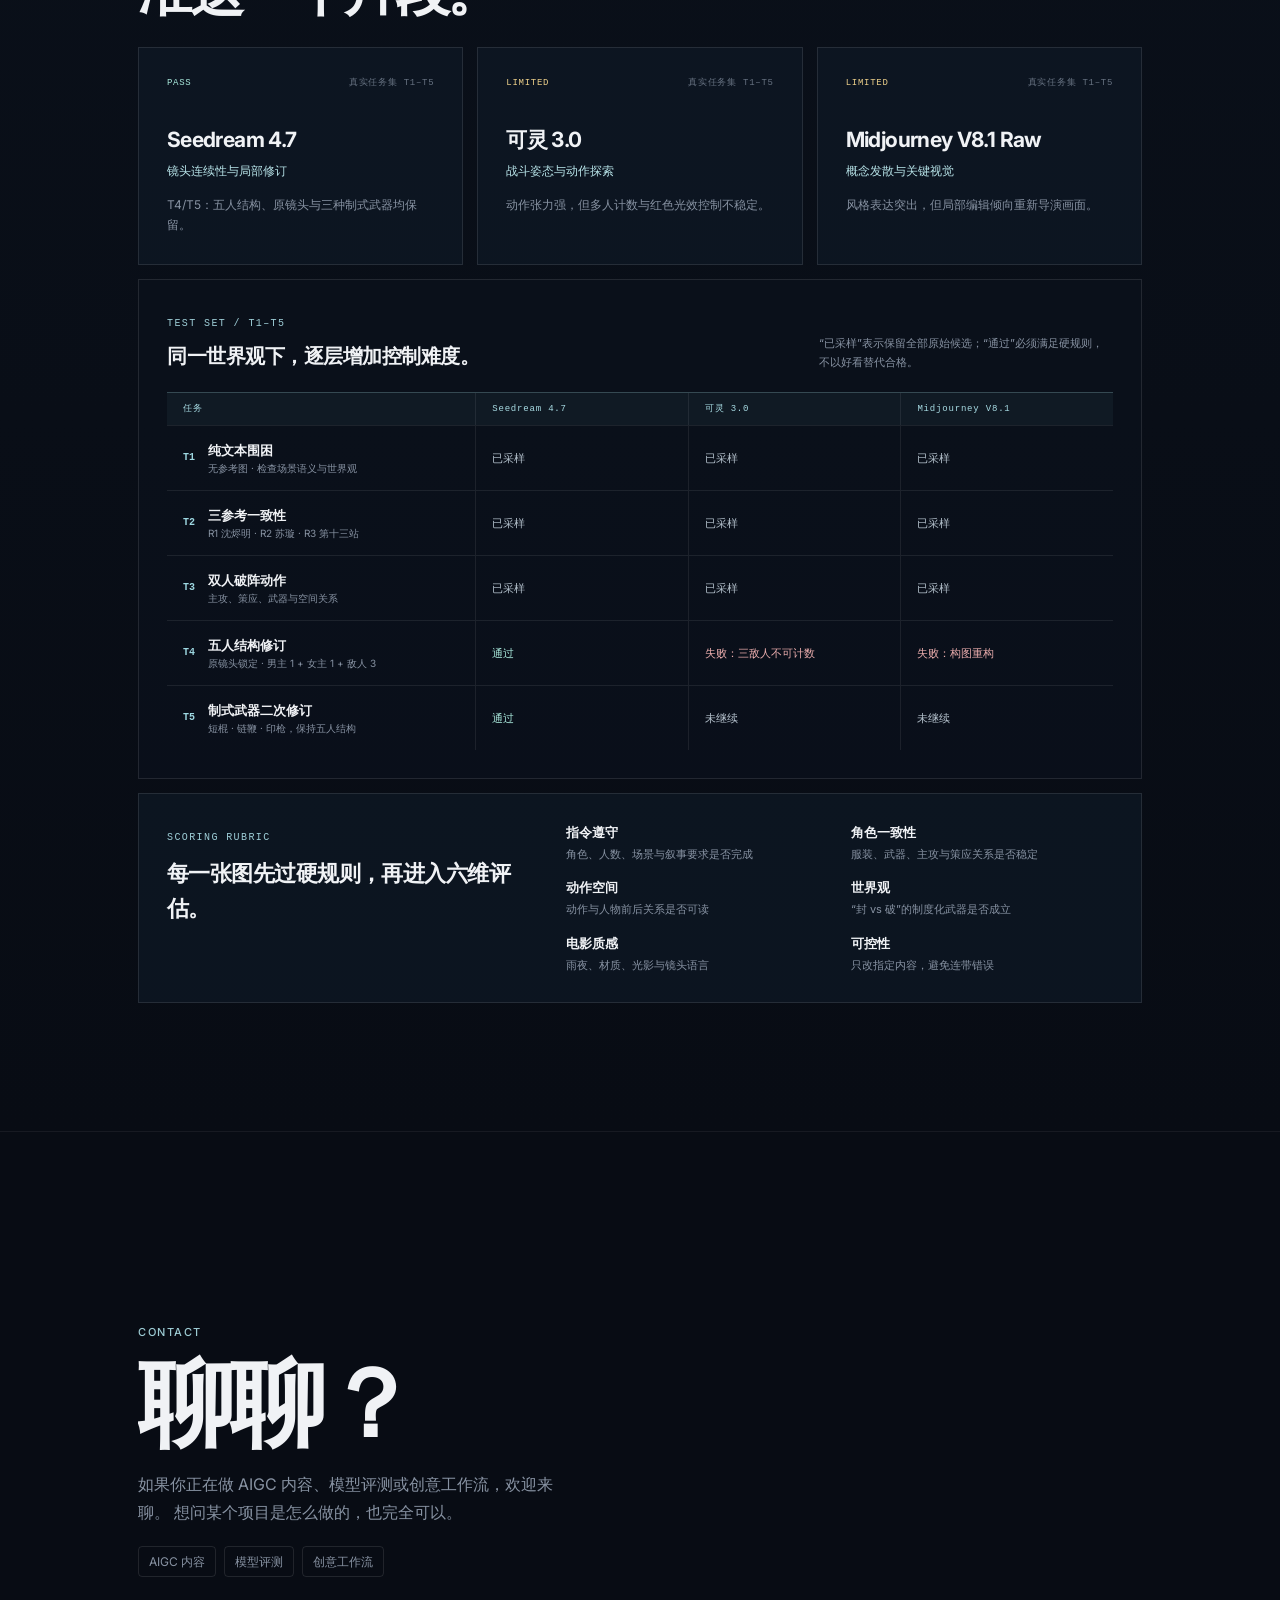
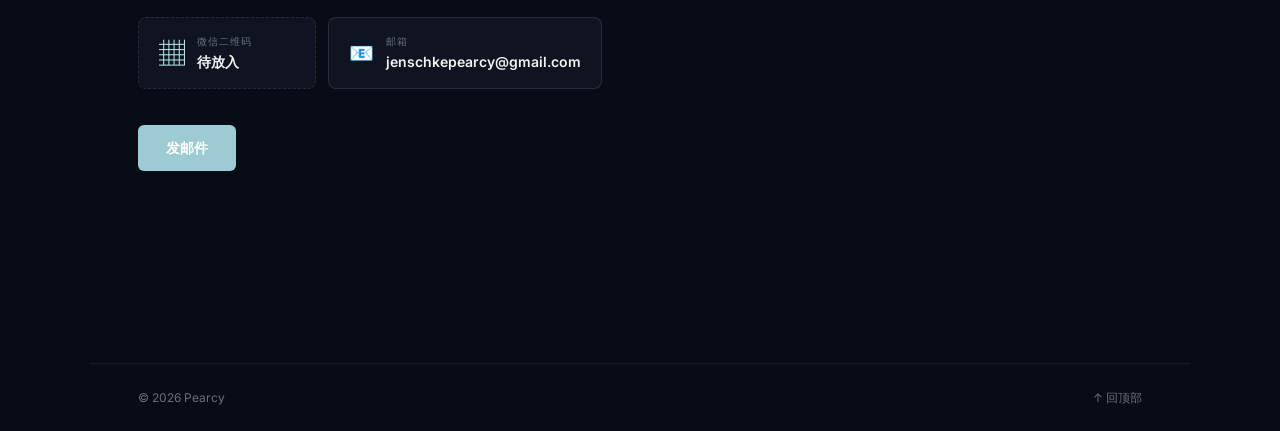
==== commit e30ae460: "Refine PearCy hero and page flow" ====
--- a/index.html
+++ b/index.html
@@ -13,8 +13,8 @@
     <link rel="preconnect" href="https://fonts.googleapis.com" />
     <link rel="preconnect" href="https://fonts.gstatic.com" crossorigin />
     <link href="https://fonts.googleapis.com/css2?family=Inter:wght@300;400;500;600;700;800;900&display=swap" rel="stylesheet" />
-    <script type="module" crossorigin src="./assets/index-CDqXglHs.js"></script>
-    <link rel="stylesheet" crossorigin href="./assets/index-D0lgIpts.css">
+    <script type="module" crossorigin src="./assets/index-C-GBv9s7.js"></script>
+    <link rel="stylesheet" crossorigin href="./assets/index-K7_VpxZj.css">
   </head>
   <body>
     <div id="root"></div>
--- a/assets/index-K7_VpxZj.css
+++ b/assets/index-K7_VpxZj.css
@@ -0,0 +1 @@
+.navbar{position:fixed;inset:0 0 auto;z-index:100;height:92px;display:grid;grid-template-columns:1fr auto 1fr;align-items:center;padding:22px 58px 0;transition:background .3s ease,backdrop-filter .3s ease}.navbar:before{content:"";position:absolute;top:0;right:0;bottom:0;left:0;z-index:-1;background:linear-gradient(180deg,rgba(3,10,15,.42),rgba(3,10,15,.11) 62%,transparent);opacity:1;pointer-events:none;transition:opacity .3s ease}.navbar--scrolled{background:#070c12b8;backdrop-filter:blur(18px);-webkit-backdrop-filter:blur(18px)}.navbar--scrolled:before{opacity:0}.nav-logo{display:flex;align-items:center;justify-self:start;min-height:32px;padding:0;color:#f7fbfa;font-family:var(--font-editorial);font-size:clamp(23px,2vw,27px);font-weight:500;letter-spacing:-.045em;line-height:1;text-decoration:none;transition:opacity .15s}.nav-logo:hover{opacity:.65}.nav-logo-mark{display:none}.nav-links{display:flex;align-items:center;min-height:34px;padding:0;gap:clamp(28px,3.5vw,58px);list-style:none}.nav-links a{color:#f4faf9e6;font-family:var(--font-cn-editorial);font-size:clamp(15px,1.25vw,17px);font-weight:500;letter-spacing:.11em;text-decoration:none;text-shadow:0 1px 16px rgba(0,0,0,.42);transition:color .15s,opacity .15s}.nav-links a:hover{color:#fff;opacity:.62}.nav-menu{display:none;width:44px;height:44px;border:0;background:transparent;cursor:pointer;align-items:center;justify-content:center;flex-direction:column;gap:6px}.nav-menu span{width:20px;height:1px;background:var(--text)}@media (max-width:768px){.navbar{height:72px;display:flex;justify-content:space-between;padding:0 22px}.nav-menu{display:flex}.nav-links{position:absolute;top:60px;left:18px;right:18px;display:flex;flex-direction:column;gap:0;padding:8px 18px 18px;background:#070f15c7;backdrop-filter:blur(18px);-webkit-backdrop-filter:blur(18px);opacity:0;visibility:hidden;transform:translateY(-8px);transition:opacity .2s ease,transform .2s ease,visibility .2s}.nav-links--open{opacity:1;visibility:visible;transform:translateY(0)}.nav-links a{display:flex;align-items:center;min-height:48px;color:var(--text-2);font-size:17px;border-bottom:1px solid rgba(255,255,255,.1)}}.hero--portfolio{--hero-x: 0px;--hero-y: 0px;--hero-zoom: 0;--hero-dim: 0;position:relative;min-height:100svh;display:grid;place-items:center;overflow:hidden;isolation:isolate;background:#071018;color:#edf7f7}.hero-cinematic{position:absolute;top:0;right:0;bottom:0;left:0;z-index:-1;overflow:hidden;background:#071018}.hero-cinematic:after{content:"";position:absolute;top:0;right:0;bottom:0;left:0;background:linear-gradient(180deg,#02080c4d,#02080c0d,#02080c0f 54%,rgba(2,8,12,calc(.38 + var(--hero-dim))));pointer-events:none}.hero-cinematic-video{width:100%;height:100%;object-fit:cover;filter:saturate(1.22) contrast(1.06) brightness(1.02);transform:translate3d(var(--hero-x),var(--hero-y),0) scale(calc(1.025 + var(--hero-zoom)));transition:transform .7s cubic-bezier(.2,.8,.2,1),filter .8s ease;will-change:transform}.hero-portfolio-inner{position:relative;width:min(1220px,calc(100% - 96px));min-height:100svh;display:grid;place-items:center;padding:122px 0 90px;text-align:center}.hero-portfolio-copy{max-width:860px;transform:translateY(-1vh)}.hero-eyebrow{margin:0 0 28px;color:#eef7f6eb;font-family:var(--font-editorial);font-size:clamp(11px,1vw,13px);font-style:italic;font-weight:400;letter-spacing:.12em}.hero-portfolio-copy h1{margin:0;color:#fbfdfc;font-family:var(--font-cn-editorial);font-size:clamp(92px,11vw,174px);font-weight:500;letter-spacing:.16em;line-height:.8;text-shadow:0 5px 34px rgba(0,0,0,.26)}.hero-portfolio-copy h1 span{display:block;padding-left:.16em}.hero-portfolio-copy h1 span+span{margin-top:.16em}.hero-intro{margin:42px auto 0;color:#eff7f6e6;font-family:var(--font-editorial);font-size:clamp(15px,1.25vw,18px);font-style:italic;letter-spacing:.045em;line-height:1.5}@media (max-width:800px){.hero-portfolio-inner{width:min(100% - 48px,680px);padding:104px 0 76px}}@media (max-width:560px){.hero-portfolio-copy h1{font-size:clamp(68px,18.5vw,100px);line-height:.82}.hero-eyebrow{max-width:300px;margin-inline:auto;line-height:1.65}.hero-intro{margin-top:29px;font-size:15px}}@media (prefers-reduced-motion:reduce){.hero-cinematic-video{transform:scale(1.03)!important}}.station-feature{padding:38px 24px 96px;background:#071018}.station-feature-card{position:relative;display:grid;grid-template-columns:minmax(340px,.78fr) minmax(0,1.5fr);width:min(1440px,100%);min-height:610px;margin:0 auto;overflow:hidden;border:1px solid rgba(154,214,222,.17);background:#0a151e;color:#eaf5f6;text-decoration:none;transition:transform .45s var(--ease-out),border-color .35s ease,box-shadow .35s ease}.station-feature-card:hover{transform:translateY(-6px);border-color:#9ad6de6b;box-shadow:0 32px 80px #00000047}.station-feature-copy{position:relative;z-index:2;display:flex;flex-direction:column;padding:clamp(32px,4vw,64px);background:linear-gradient(135deg,#0f202bfa,#08131cf0)}.station-feature-meta{display:flex;justify-content:space-between;color:#80c5d0;font-family:var(--font-mono);font-size:8px;letter-spacing:.15em}.station-feature-meta i{color:#b3d7db6b;font-style:normal}.station-feature-type{margin:auto 0 20px;color:#b5d8dc8f;font-size:10px;letter-spacing:.14em}.station-feature h2{margin:0;color:#f0f8f8;font-size:clamp(52px,5.5vw,88px);font-weight:680;letter-spacing:-.065em;line-height:.92}.station-feature h2 em{color:#97d4dd;font-style:normal;font-weight:350}.station-feature-copy>p:not(.station-feature-type){max-width:470px;margin:28px 0 0;color:#d3e4e6ad;font-size:13px;line-height:1.8}.station-feature-tags{display:flex;flex-wrap:wrap;gap:7px;margin-top:28px}.station-feature-tags span{padding:6px 9px;border:1px solid rgba(157,210,218,.17);color:#cbe3e6ad;font-size:8px;letter-spacing:.05em}.station-feature-link{display:flex;align-items:center;justify-content:space-between;margin-top:42px;padding-top:18px;border-top:1px solid rgba(164,211,218,.13);color:#d9eef0;font-size:11px}.station-feature-link span{color:#98d9e2;font-size:18px;transition:transform .3s var(--ease-out)}.station-feature-card:hover .station-feature-link span{transform:translate(4px,-4px)}.station-feature-visual{position:relative;min-height:520px;overflow:hidden}.station-feature-visual img{width:100%;height:100%;object-fit:cover;object-position:53% 50%;filter:saturate(.76) contrast(1.12) brightness(.72);transition:transform 1.1s var(--ease-out),filter .55s ease}.station-feature-card:hover .station-feature-visual img{transform:scale(1.035);filter:saturate(.9) contrast(1.1) brightness(.79)}.station-feature-image-shade{position:absolute;top:0;right:0;bottom:0;left:0;background:linear-gradient(90deg,rgba(8,19,28,.72),transparent 30%),linear-gradient(0deg,rgba(4,10,16,.58),transparent 38%)}.station-feature-frame{position:absolute;right:26px;top:24px;padding:7px 10px;border:1px solid rgba(183,223,228,.2);color:#daedefa6;font-family:var(--font-mono);font-size:7px;letter-spacing:.12em;-webkit-backdrop-filter:blur(8px);backdrop-filter:blur(8px)}.station-feature-number{position:absolute;right:24px;bottom:-22px;color:#d5f0f31f;font-size:clamp(120px,15vw,220px);font-weight:700;letter-spacing:-.12em;line-height:1}@media (max-width: 900px){.station-feature{padding:24px 18px 72px}.station-feature-card{grid-template-columns:1fr}.station-feature-copy,.station-feature-visual{min-height:440px}.station-feature-type{margin-top:auto}}@media (max-width: 560px){.station-feature{padding-inline:12px}.station-feature-card{min-height:auto}.station-feature-copy{min-height:420px;padding:28px 22px}.station-feature-visual{min-height:330px}.station-feature h2{font-size:58px}.station-feature-visual img{object-position:61% 50%}.station-feature-frame{left:16px;right:auto;top:16px}}.station-case{position:relative;background:linear-gradient(180deg,#080c14,#0a101a 48%,#080c14);overflow:hidden}.station-case:before{content:"";position:absolute;width:70vw;height:45vw;left:-30vw;top:15%;background:radial-gradient(ellipse,rgba(77,144,174,.12),transparent 68%);filter:blur(30px);pointer-events:none}.station-heading,.evaluation-head{display:grid;grid-template-columns:minmax(0,1.3fr) minmax(260px,.7fr);gap:48px;align-items:end;position:relative}.station-heading{margin-bottom:32px}.station-heading h2,.evaluation-head h2{color:var(--text);font-size:clamp(30px,4.4vw,54px);line-height:1.13;letter-spacing:-.045em;max-width:760px}.station-heading>p{color:var(--text-muted);font-size:14px;line-height:1.9;padding-bottom:4px}.station-stage{position:relative;min-height:460px;border:1px solid rgba(176,221,230,.2);overflow:hidden;background:#060b11}.station-stage:after{content:"";position:absolute;top:0;right:0;bottom:0;left:0;pointer-events:none;background:linear-gradient(180deg,#060a1005,#060a1047)}.station-stage img{display:block;width:100%;height:100%;min-height:460px;object-fit:cover;object-position:center;filter:saturate(.9) contrast(1.03);transition:transform .9s var(--ease-out)}.station-stage:hover img{transform:scale(1.025)}.stage-stamp,.stage-caption{position:absolute;z-index:1;font-family:var(--font-mono);font-size:10px;letter-spacing:.13em;color:#def5f7db}.stage-stamp{left:18px;top:18px;padding:7px 9px;border:1px solid rgba(190,229,234,.35);background:#04090f73}.stage-caption{left:18px;right:18px;bottom:16px;display:flex;justify-content:space-between;gap:12px;padding-top:12px;border-top:1px solid rgba(220,240,243,.32)}.station-output-bar{display:grid;grid-template-columns:repeat(3,1fr);gap:1px;margin-top:14px;border:1px solid rgba(166,218,224,.22);background:#a6dae038}.station-output-bar>div{min-height:132px;padding:20px;background:#0a121ce6}.station-output-bar span{color:#9fd8d7;font-family:var(--font-mono);font-size:9px;letter-spacing:.12em}.station-output-bar b{display:block;margin-top:14px;color:#eef9f7;font-size:20px;font-weight:520;letter-spacing:-.035em}.station-output-bar p{margin-top:5px;color:var(--text-muted);font-size:12px;line-height:1.6}.control-grid{display:grid;grid-template-columns:1.1fr .9fr;gap:14px;margin-top:14px}.control-card,.model-card,.rubric{border:1px solid var(--border-default);background:#0f1824b8;padding:28px}.control-card h3,.rubric h3{color:var(--text);font-size:22px;letter-spacing:-.025em;margin:8px 0 10px}.control-card>p{max-width:54ch;color:var(--text-muted);font-size:14px;line-height:1.75}.control-index{color:#9eced7;font-family:var(--font-mono);font-size:10px;letter-spacing:.14em}.intent-chips{display:flex;flex-wrap:wrap;gap:7px;margin-top:22px}.intent-chips span{border:1px solid rgba(137,201,216,.28);color:#b6e1e8;padding:6px 9px;font-size:11px}.integration-note{display:block;margin-top:22px;color:#b6e1e89e;font-size:11px;letter-spacing:.06em}.rule-list{list-style:none;margin-top:18px;display:grid;gap:10px}.rule-list li{display:grid;grid-template-columns:76px 1fr;gap:10px;font-size:12px;line-height:1.5}.rule-list b{color:#b9edf2;font-weight:600}.rule-list span{color:var(--text-muted)}.evaluation-head{margin:118px 0 26px}.evaluation-head h2{grid-column:1 / -1}.model-grid{display:grid;grid-template-columns:repeat(3,1fr);gap:14px}.model-card{min-height:214px;display:flex;flex-direction:column}.model-top{display:flex;justify-content:space-between;gap:8px;color:var(--text-faint);font-family:var(--font-mono);font-size:9px;letter-spacing:.08em}.model-top span:first-child{color:#a9e9dc}.model-card:nth-child(n+2) .model-top span:first-child{color:#eed08a}.model-card h3{color:var(--text);font-size:21px;letter-spacing:-.03em;margin:32px 0 5px}.model-card p{color:var(--text-muted);font-size:12px;line-height:1.72}.model-card .model-job{color:#b8e4e9;margin-bottom:13px}.task-board{margin-top:14px;border:1px solid var(--border-default);background:#0a111bd1;padding:28px}.task-board-head{display:flex;align-items:end;justify-content:space-between;gap:30px;margin-bottom:20px}.task-board-head h3{margin-top:6px;color:var(--text);font-size:20px;letter-spacing:-.025em}.task-board-head p{color:var(--text-muted);max-width:42ch;font-size:11px;line-height:1.7}.task-table{display:grid;grid-template-columns:minmax(300px,1.45fr) repeat(3,minmax(120px,1fr));border-top:1px solid rgba(255,255,255,.08);min-height:65px}.task-table>span{display:flex;align-items:center;padding:13px 16px;border-left:1px solid rgba(255,255,255,.08)}.task-table--head{min-height:auto;border-top:1px solid rgba(163,211,220,.25);background:#78b6c10f}.task-table--head span{padding:9px 16px;color:#a8dce4;font-family:var(--font-mono);font-size:9px;letter-spacing:.09em}.task-table--head span:first-child{border-left:0}.task-name{display:flex;align-items:center;gap:13px;padding:12px 16px}.task-name>b{color:#9ed8e2;font-family:var(--font-mono);font-size:10px}.task-name div{display:grid;gap:1px}.task-name strong{color:var(--text);font-size:13px;font-weight:600}.task-name span{color:var(--text-muted);font-size:10px;line-height:1.5}.task-status{color:#b6c3ce;font-size:11px;line-height:1.5}.task-status--pass{color:#a9e9dc}.task-status--fail{color:#ebadad}.rubric{margin-top:14px;display:grid;grid-template-columns:.8fr 1.2fr;gap:34px;align-items:start}.rubric h3{margin-bottom:0}.rubric-items{display:grid;grid-template-columns:repeat(2,1fr);gap:14px 24px}.rubric-items div{display:grid;gap:3px}.rubric-items b{font-size:13px;color:var(--text)}.rubric-items span{font-size:11px;color:var(--text-muted);line-height:1.6}@media (max-width: 800px){.station-heading,.evaluation-head,.control-grid,.rubric{grid-template-columns:1fr;gap:20px}.station-stage,.station-stage img{min-height:360px}.stage-caption{font-size:8px;flex-wrap:wrap}.station-output-bar,.model-grid{grid-template-columns:1fr}.evaluation-head{margin-top:72px}.rubric-items{grid-template-columns:1fr}.task-board{padding:20px}.task-board-head{display:grid;gap:12px}.task-table-wrap{overflow-x:auto;margin:0 -20px;padding:0 20px}.task-table{width:770px}}.marquee-wrap{width:100%;overflow:hidden;border-top:1px solid var(--border-subtle);border-bottom:1px solid var(--border-subtle);padding:14px 0;mask-image:linear-gradient(to right,transparent 0%,black 8%,black 92%,transparent 100%);-webkit-mask-image:linear-gradient(to right,transparent 0%,black 8%,black 92%,transparent 100%)}.marquee-track{display:flex;width:max-content;animation:marquee-scroll 32s linear infinite}.marquee-item{display:inline-flex;align-items:center;gap:16px;font-size:12px;font-weight:500;letter-spacing:.1em;text-transform:uppercase;color:var(--text-muted);white-space:nowrap;padding-right:16px}.marquee-dot{color:var(--accent);opacity:.5}@keyframes marquee-scroll{0%{transform:translate(0)}to{transform:translate(-50%)}}.marquee-wrap:hover .marquee-track{animation-duration:64s}.project-cover{display:block;width:100%;height:100%;border-radius:12px 12px 0 0}.gv-backdrop{position:fixed;top:0;right:0;bottom:0;left:0;background:#000000b8;backdrop-filter:blur(6px);-webkit-backdrop-filter:blur(6px);z-index:400;opacity:0;pointer-events:none;transition:opacity .35s ease}.gv-backdrop--open{opacity:1;pointer-events:all}.gv-sheet{position:fixed;bottom:0;left:0;right:0;height:88vh;background:#08080f;border-radius:20px 20px 0 0;border-top:1px solid rgba(255,255,255,.08);z-index:401;transform:translateY(100%);transition:transform .42s cubic-bezier(.16,1,.3,1);display:flex;flex-direction:column;overflow:hidden;visibility:hidden;transition:transform .42s cubic-bezier(.16,1,.3,1),visibility 0s linear .42s}.gv-sheet--open{transform:translateY(0);visibility:visible;transition-delay:0s}.gv-handle-wrap{display:flex;justify-content:center;padding:14px 0 6px;cursor:pointer;flex-shrink:0}.gv-handle{width:40px;height:4px;border-radius:2px;background:#ffffff2e}.gv-header{display:flex;align-items:flex-start;justify-content:space-between;padding:8px 32px 20px;flex-shrink:0}.gv-label{font-size:11px;letter-spacing:.16em;text-transform:uppercase;color:var(--accent);margin-bottom:4px}.gv-title{font-size:clamp(22px,3vw,32px);font-weight:800;letter-spacing:-.03em;color:#fff}.gv-close{width:36px;height:36px;border-radius:50%;background:#ffffff12;border:1px solid rgba(255,255,255,.12);color:#fff9;font-size:14px;cursor:pointer;display:flex;align-items:center;justify-content:center;transition:background .15s,color .15s;flex-shrink:0;margin-top:2px}.gv-close:hover{background:#ffffff24;color:#fff}.gv-grid{display:grid;grid-template-columns:repeat(2,1fr);gap:16px;padding:0 24px 32px;overflow-y:auto;flex:1;scrollbar-width:thin;scrollbar-color:rgba(255,255,255,.1) transparent}.gs-card{-webkit-appearance:none;-moz-appearance:none;appearance:none;width:100%;padding:0;text-align:left;font:inherit;color:inherit;background:#ffffff0a;border:1px solid rgba(255,255,255,.07);border-radius:14px;overflow:hidden;cursor:pointer;transition:border-color .25s,transform .25s}.gs-card:hover{border-color:var(--s-accent, #3B82F6);transform:translateY(-3px)}.gs-grid{display:grid;grid-template-columns:1fr 1fr;grid-template-rows:1fr 1fr;height:200px;gap:1px;background:#ffffff0d}.gs-cell{overflow:hidden}.gs-cell img{width:100%;height:100%;object-fit:cover;display:block;transition:transform .4s ease}.gs-card:hover .gs-cell img{transform:scale(1.06)}.gs-info{display:flex;align-items:center;gap:12px;padding:14px 16px}.gs-num{font-size:11px;font-family:var(--font-mono, monospace);color:#ffffff40;flex-shrink:0;letter-spacing:.08em}.gs-title{font-size:13px;font-weight:700;color:#fff;letter-spacing:-.01em;margin-bottom:1px}.gs-en{font-size:10px;letter-spacing:.08em;color:var(--s-accent, #3B82F6);text-transform:uppercase;margin-bottom:3px}.gs-desc{font-size:11px;color:#ffffff59;line-height:1.5}.gs-cta{font-size:12px;color:var(--s-accent, #3B82F6);font-weight:600;white-space:nowrap;margin-left:auto;flex-shrink:0;opacity:0;transition:opacity .2s}.gs-card:hover .gs-cta{opacity:1}.glb-overlay{position:fixed;top:0;right:0;bottom:0;left:0;z-index:600;background:#000000f0;display:flex;align-items:center;justify-content:center;animation:glbFadeIn .2s ease;cursor:zoom-out}@keyframes glbFadeIn{0%{opacity:0}to{opacity:1}}.glb-box{position:relative;cursor:default;animation:glbScaleIn .25s cubic-bezier(.16,1,.3,1)}@keyframes glbScaleIn{0%{opacity:0;transform:scale(.9)}to{opacity:1;transform:scale(1)}}.glb-img{display:block;max-width:88vw;max-height:80vh;border-radius:10px;object-fit:contain;box-shadow:0 32px 80px #000000b3}.glb-close{position:absolute;top:-14px;right:-14px;width:34px;height:34px;border-radius:50%;background:#ffffff1a;border:1px solid rgba(255,255,255,.18);color:#fff;font-size:13px;cursor:pointer;display:flex;align-items:center;justify-content:center;transition:background .15s;-webkit-backdrop-filter:blur(8px);backdrop-filter:blur(8px)}.glb-close:hover{background:#fff3}.glb-arrow{position:absolute;top:50%;transform:translateY(-50%);width:42px;height:42px;border-radius:50%;background:#ffffff14;border:1px solid rgba(255,255,255,.14);color:#fff;font-size:22px;cursor:pointer;display:flex;align-items:center;justify-content:center;transition:background .15s;-webkit-backdrop-filter:blur(8px);backdrop-filter:blur(8px)}.glb-arrow:hover{background:#ffffff2e}.glb-arrow--l{left:-54px}.glb-arrow--r{right:-54px}.glb-footer{display:flex;align-items:center;justify-content:space-between;margin-top:16px}.glb-title{font-size:13px;font-weight:600;color:#ffffffb3}.glb-dots{display:flex;gap:7px}.glb-dot{-webkit-appearance:none;-moz-appearance:none;appearance:none;border:0;padding:0;width:5px;height:5px;border-radius:50%;background:#fff3;cursor:pointer;transition:background .15s,transform .15s}.glb-dot--on{background:#fff;transform:scale(1.3)}@media (max-width: 768px){.gv-sheet{height:92vh}.gv-grid{grid-template-columns:1fr;padding:0 16px 24px;gap:12px}.gv-header{padding:8px 20px 16px}.gs-grid{height:180px}.glb-arrow--l{left:-46px}.glb-arrow--r{right:-46px}}.projects-header{margin-bottom:40px}.projects-title{font-size:clamp(28px,4vw,42px);font-weight:700;letter-spacing:-.03em;color:var(--text);margin-top:10px}.projects-intro{max-width:560px;margin-top:12px;color:var(--text-muted);font-size:14px;line-height:1.8}.project-group-heading{display:flex;align-items:flex-start;gap:16px;margin:0 0 20px}.project-group-heading--secondary{margin-top:72px}.project-group-heading>span{padding-top:3px;color:var(--accent);font-family:var(--font-mono);font-size:11px;letter-spacing:.08em}.project-group-heading h3{color:var(--text);font-size:17px;letter-spacing:-.01em}.project-group-heading p{margin-top:2px;color:var(--text-muted);font-size:12px}.bento-grid{display:grid;grid-template-columns:repeat(12,1fr);grid-template-rows:auto auto;gap:14px}.bento-card--wide{grid-column:span 7}.bento-card--narrow{grid-column:span 5}.bento-card--half{grid-column:span 6}.bento-card--third{grid-column:span 4}.bento-card--full{grid-column:span 12}.bento-card{background:var(--bg-surface);border:1px solid var(--border-subtle);border-radius:16px;overflow:hidden;display:flex;flex-direction:column;transition:border-color .3s var(--ease-out),transform .35s var(--ease-out),box-shadow .35s var(--ease-out);cursor:default}.bento-card:hover{border-color:var(--p-accent, var(--accent));transform:translateY(-6px);box-shadow:0 20px 48px #00000059}.bento-cover{flex-shrink:0;overflow:hidden}.bento-cover .project-cover{transition:transform .45s var(--ease-out)}.bento-card:hover .bento-cover .project-cover{transform:scale(1.04)}.bento-info{transition:background .3s ease}.bento-card:hover .bento-info{background:#0f1420f5}.bento-card--wide .bento-cover,.bento-card--narrow .bento-cover,.bento-card--half .bento-cover{height:260px}.bento-card--full .bento-cover{height:160px}.bento-info{flex:1;display:flex;flex-direction:column;justify-content:space-between;padding:20px 24px 24px;gap:16px}.bento-top{display:flex;align-items:center;justify-content:space-between;gap:12px}.bento-num{font-size:11px;font-family:var(--font-mono);color:var(--text-muted);letter-spacing:.1em;font-weight:500}.bento-tags{display:flex;flex-wrap:wrap;gap:6px}.bento-tag{font-size:10px;font-weight:500;letter-spacing:.06em;padding:3px 9px;border-radius:4px;border:1px solid var(--border-default);color:var(--text-muted)}.bento-bottom{display:flex;align-items:flex-end;justify-content:space-between;gap:12px}.bento-title{font-size:18px;font-weight:700;letter-spacing:-.02em;color:var(--text);margin-bottom:2px}.bento-card--full .bento-title{font-size:16px}.bento-en{font-size:11px;letter-spacing:.08em;color:var(--p-accent, var(--accent));text-transform:uppercase;font-weight:500;margin-bottom:6px}.bento-desc{font-size:13px;color:var(--text-muted);line-height:1.7;max-width:38ch}.bento-process{font-size:12px;color:var(--p-accent, var(--accent));opacity:.7;margin-top:6px;letter-spacing:.01em;font-style:italic}.bento-link{font-size:13px;font-weight:700;color:var(--p-accent, var(--accent));text-decoration:none;white-space:nowrap;flex-shrink:0;transition:opacity var(--dur-fast)}.bento-link:hover{opacity:.7}.bento-soon{font-size:11px;color:var(--text-faint);border:1px solid var(--border-subtle);padding:4px 10px;border-radius:4px;white-space:nowrap;flex-shrink:0}.gallery-entry{position:relative;cursor:pointer;min-height:220px;overflow:hidden;padding:0;width:100%;text-align:left;font:inherit}.ge-previews{display:flex;width:100%;height:100%;position:absolute;top:0;right:0;bottom:0;left:0}.ge-preview{flex:1;overflow:hidden}.ge-preview img{width:100%;height:100%;object-fit:cover;display:block;transition:transform .5s var(--ease-out),filter .5s;filter:brightness(.55) saturate(.8)}.gallery-entry:hover .ge-preview img{transform:scale(1.06);filter:brightness(.7) saturate(1)}.ge-overlay{position:absolute;top:0;right:0;bottom:0;left:0;background:linear-gradient(135deg,#08080fbf,#08080f73);display:flex;align-items:flex-end;justify-content:space-between;padding:28px 32px;transition:background .3s}.gallery-entry:hover .ge-overlay{background:linear-gradient(135deg,#08080f99,#08080f4d)}.ge-content{flex:1}.ge-label{font-size:11px;letter-spacing:.14em;text-transform:uppercase;color:var(--accent);margin-bottom:8px;opacity:.9}.ge-title{font-size:clamp(20px,3vw,28px);font-weight:800;color:#fff;letter-spacing:-.03em;margin-bottom:6px}.ge-desc{font-size:13px;color:#ffffff8c;letter-spacing:.01em}.ge-enter{font-size:15px;font-weight:700;color:#fffc;transition:color .2s,transform .2s;align-self:flex-end;flex-shrink:0}.gallery-entry:hover .ge-enter{color:#fff;transform:translate(2px,-2px)}.img-cover-grid{display:grid;grid-template-columns:1fr 1fr;grid-template-rows:1fr 1fr;width:100%;height:100%;gap:2px}.img-cover-cell{-webkit-appearance:none;-moz-appearance:none;appearance:none;border:0;padding:0;overflow:hidden;background:var(--bg-elevated);position:relative;cursor:zoom-in}.img-cover-cell img{width:100%;height:100%;object-fit:cover;display:block;transition:transform .45s var(--ease-out)}.bento-card:hover .img-cover-cell img{transform:scale(1.06)}.img-cover-hint{position:absolute;top:0;right:0;bottom:0;left:0;display:flex;align-items:center;justify-content:center;font-size:26px;opacity:0;background:#00000047;transition:opacity .2s}.img-cover-cell:hover .img-cover-hint{opacity:1}.lightbox-overlay{position:fixed;top:0;right:0;bottom:0;left:0;z-index:9000;background:#04060ef2;display:flex;align-items:center;justify-content:center;animation:lbFadeIn .2s ease both;cursor:zoom-out}@keyframes lbFadeIn{0%{opacity:0}to{opacity:1}}.lightbox-box{position:relative;max-width:90vw;max-height:90vh;cursor:default;animation:lbScaleIn .25s cubic-bezier(.16,1,.3,1) both}@keyframes lbScaleIn{0%{opacity:0;transform:scale(.92)}to{opacity:1;transform:scale(1)}}.lightbox-img{display:block;max-width:90vw;max-height:86vh;width:auto;height:auto;border-radius:10px;object-fit:contain;box-shadow:0 32px 80px #0009}.lightbox-close{position:absolute;top:-14px;right:-14px;width:36px;height:36px;border-radius:50%;background:#ffffff1f;border:1px solid rgba(255,255,255,.2);color:#fff;font-size:14px;cursor:pointer;display:flex;align-items:center;justify-content:center;transition:background .15s;-webkit-backdrop-filter:blur(8px);backdrop-filter:blur(8px)}.lightbox-close:hover{background:#ffffff38}.lightbox-arrow{position:absolute;top:50%;transform:translateY(-50%);width:44px;height:44px;border-radius:50%;background:#ffffff1a;border:1px solid rgba(255,255,255,.15);color:#fff;font-size:24px;cursor:pointer;display:flex;align-items:center;justify-content:center;transition:background .15s,transform .15s;-webkit-backdrop-filter:blur(8px);backdrop-filter:blur(8px)}.lightbox-arrow:hover{background:#fff3}.lightbox-arrow--left{left:-56px}.lightbox-arrow--right{right:-56px}.lightbox-arrow--left:hover{transform:translateY(-50%) translate(-2px)}.lightbox-arrow--right:hover{transform:translateY(-50%) translate(2px)}.lightbox-dots{position:absolute;bottom:-28px;left:50%;transform:translate(-50%);display:flex;gap:8px}.lightbox-dot{width:6px;height:6px;border-radius:50%;background:#ffffff40;transition:background .2s,transform .2s}.lightbox-dot--active{background:#fff;transform:scale(1.3)}@media (max-width: 768px){.projects-header{margin-bottom:48px}.project-group-heading--secondary{margin-top:56px}.bento-grid{grid-template-columns:1fr;gap:12px}.bento-card--wide,.bento-card--narrow,.bento-card--half,.bento-card--third,.bento-card--full{grid-column:1}.bento-card--wide .bento-cover,.bento-card--narrow .bento-cover,.bento-card--half .bento-cover,.bento-card--third .bento-cover{height:200px}.bento-card--full .bento-cover{height:140px}.bento-info{padding:18px}.bento-top{align-items:flex-start}.bento-bottom{flex-direction:column;align-items:flex-start}.gallery-entry{min-height:250px}.ge-previews{display:grid;grid-template-columns:repeat(2,1fr)}.ge-overlay{padding:22px 20px}.ge-desc{max-width:230px}}.alongway{background:#090f17;border-top:1px solid var(--border-subtle)}.alongway-heading{display:grid;grid-template-columns:minmax(0,1.2fr) minmax(260px,.8fr);gap:34px;align-items:end;margin-bottom:48px}.alongway-heading .sec-label{grid-column:1 / -1;margin-bottom:-18px}.alongway-heading h2{max-width:650px;font-size:clamp(34px,4.6vw,62px);line-height:1.08;letter-spacing:-.055em}.alongway-heading p{max-width:380px;color:var(--text-muted);font-size:14px;line-height:1.85}.alongway-layout{display:grid;grid-template-columns:minmax(260px,.62fr) minmax(0,1.38fr);gap:14px}.alongway-portrait{position:relative;min-height:420px;display:flex;flex-direction:column;justify-content:flex-end;padding:26px;overflow:hidden;border:1px solid rgba(165,211,216,.24);background:radial-gradient(circle at 70% 23%,rgba(126,191,198,.18),transparent 24%),linear-gradient(145deg,#122634,#091018 62%)}.alongway-portrait:before{content:"";position:absolute;top:14px;right:14px;bottom:14px;left:14px;border:1px solid rgba(208,238,237,.17)}.alongway-portrait span,.alongway-portrait b{position:relative;z-index:1}.alongway-portrait span{color:#cff0ee8f;font-family:var(--font-mono);font-size:9px;letter-spacing:.14em}.alongway-portrait b{margin-top:14px;color:#e9f7f5;font-size:clamp(27px,3.1vw,42px);font-weight:470;letter-spacing:-.05em;line-height:1.04}.alongway-portrait i{position:absolute;width:180%;height:1px;top:26%;left:-45%;background:#c7ebe840;transform:rotate(-31deg)}.alongway-slots{display:grid}.alongway-slot{display:grid;grid-template-columns:56px 1fr auto;gap:18px;align-items:center;padding:26px 0;border-top:1px solid var(--border-default)}.alongway-slot:last-child{border-bottom:1px solid var(--border-default)}.alongway-slot>span{color:#9fd7d3;font-family:var(--font-mono);font-size:10px}.alongway-slot h3{font-size:23px;font-weight:540;letter-spacing:-.035em}.alongway-slot p{margin-top:5px;color:var(--text-muted);font-size:13px;line-height:1.65}.alongway-slot small{padding:5px 8px;border:1px solid var(--border-default);color:var(--text-faint);font-size:10px}.alongway-slot:hover small{color:#bce6e3;border-color:#9ccbd373}@media (max-width:760px){.alongway-heading,.alongway-layout{grid-template-columns:1fr}.alongway-heading .sec-label{margin-bottom:0}.alongway-portrait{min-height:270px}.alongway-slot{grid-template-columns:38px 1fr}.alongway-slot small{display:none}}.window-module{background:linear-gradient(180deg,#0a111a,#081019);border-top:1px solid var(--border-subtle)}.window-heading{display:grid;grid-template-columns:minmax(0,1.2fr) minmax(260px,.8fr);gap:34px;align-items:end;margin-bottom:48px}.window-heading .sec-label{grid-column:1/-1;margin-bottom:-18px}.window-heading h2{max-width:700px;font-size:clamp(34px,4.6vw,62px);line-height:1.08;letter-spacing:-.055em}.window-heading p{max-width:390px;color:var(--text-muted);font-size:14px;line-height:1.85}.window-grid{display:grid;grid-template-columns:repeat(2,1fr);gap:14px}.window-card{min-height:260px;display:flex;flex-direction:column;padding:25px;border:1px solid var(--border-default);background:linear-gradient(135deg,#14222ed1,#0b111bb3);transition:border-color .25s ease,transform .25s var(--ease-out),background .25s ease}.window-card:hover{transform:translateY(-4px);border-color:#a1dada6b;background:linear-gradient(135deg,#1e3442d6,#0b111bc7)}.window-card-top{display:flex;justify-content:space-between;color:#a8deda;font-family:var(--font-mono);font-size:9px;letter-spacing:.13em}.window-card-top i{color:#ceeae86b;font-style:normal}.window-card h3{margin-top:auto;color:#eef8f7;font-size:27px;font-weight:550;letter-spacing:-.045em}.window-card p{max-width:40ch;margin-top:10px;color:var(--text-muted);font-size:13px;line-height:1.7}.window-card a,.window-soon{margin-top:23px;color:#b8ebe6;font-size:12px;text-decoration:none}.window-card a b{margin-left:7px;font-size:15px}.window-soon{color:var(--text-faint)}@media (max-width:760px){.window-heading{grid-template-columns:1fr}.window-heading .sec-label{margin-bottom:0}.window-grid{grid-template-columns:1fr}.window-card{min-height:220px}}.contact{min-height:100vh;display:flex;flex-direction:column;border-top:1px solid var(--border-subtle)}.contact-inner{flex:1;display:flex;flex-direction:column;justify-content:center;max-width:1100px;width:100%;margin:0 auto;padding:var(--space-32) var(--space-12)}.contact-label{color:var(--text-faint);margin-bottom:20px}.contact-title{font-size:clamp(48px,8vw,96px);font-weight:800;letter-spacing:-.04em;color:var(--text);line-height:1;margin-bottom:20px;overflow:hidden}.contact-char{display:inline-block;opacity:0;transform:translateY(32px);animation:charReveal .55s cubic-bezier(.16,1,.3,1) forwards;animation-play-state:paused}.chars-go .contact-char{animation-play-state:running}@keyframes charReveal{to{opacity:1;transform:translateY(0)}}.footer-top{transition:color var(--dur-fast),transform var(--dur-fast);display:inline-block}.footer-top:hover{color:var(--text);transform:translateY(-2px)}.contact-desc{font-size:16px;color:var(--text-muted);line-height:1.75;max-width:440px;margin-bottom:20px}.contact-scope{display:flex;flex-wrap:wrap;gap:8px;margin-bottom:40px}.contact-scope span{padding:5px 10px;border:1px solid var(--border-default);border-radius:4px;color:var(--text-muted);font-size:12px}.contact-methods{display:flex;gap:12px;flex-wrap:wrap;margin-bottom:36px}.contact-card{display:flex;align-items:center;gap:12px;padding:14px 20px;border:1px solid var(--border-default);border-radius:8px;font-size:20px;background:var(--bg-surface)}.contact-card--qr{min-width:178px;border-style:dashed}.contact-card--qr .contact-card-icon{color:#b4e5e1;font-size:26px}.cm-label{font-size:10px;letter-spacing:.1em;text-transform:uppercase;color:var(--text-faint);margin-bottom:2px}.cm-val{font-size:14px;font-weight:600;color:var(--text)}.contact-cta{align-self:flex-start}.site-footer{max-width:1100px;width:100%;margin:0 auto;padding:24px var(--space-12);border-top:1px solid var(--border-subtle);display:flex;justify-content:space-between;align-items:center;font-size:12px;color:var(--text-faint)}.site-footer a{color:var(--text-faint);text-decoration:none;transition:color var(--dur-fast)}.site-footer a:hover{color:var(--text)}@media (max-width: 768px){.contact-inner{padding:var(--space-20) var(--space-5)}.site-footer{padding:20px var(--space-5)}}*,*:before,*:after{box-sizing:border-box;margin:0;padding:0}:root{--bg: #080C14;--bg-surface: #0F1420;--bg-elevated: #161D2E;--bg-overlay: rgba(8,12,20,.85);--text: #F0F2F5;--text-2: #A8B3C4;--text-muted: #8792A2;--text-faint: #667180;--accent: #9CCBD3;--accent-hover: #D8F1F2;--accent-muted: rgba(156,203,211,.1);--accent-border: rgba(156,203,211,.28);--border-subtle: rgba(255,255,255,.06);--border-default: rgba(255,255,255,.1);--border-strong: rgba(255,255,255,.18);--ease-out: cubic-bezier(.16, 1, .3, 1);--ease-inout: cubic-bezier(.45, 0, .55, 1);--dur-fast: .12s;--dur-base: .22s;--dur-slow: .38s;--space-1: 4px;--space-2: 8px;--space-3: 12px;--space-4: 16px;--space-5: 20px;--space-6: 24px;--space-8: 32px;--space-10: 40px;--space-12: 48px;--space-16: 64px;--space-20: 80px;--space-24: 96px;--space-32: 128px;--font: "Geist", "Inter", "PingFang SC", "Source Han Sans SC", -apple-system, sans-serif;--font-mono: "JetBrains Mono", "Fira Code", monospace;--font-editorial: "Bodoni 72", Didot, "Bodoni Moda", "Times New Roman", serif;--font-cn-editorial: "Songti SC", "STSong", "Noto Serif SC", serif}html{scroll-behavior:smooth}section[id],div[id]{scroll-margin-top:76px}:focus-visible{outline:2px solid var(--accent-hover);outline-offset:4px}body{background:var(--bg);color:var(--text);font-family:var(--font);line-height:1.6;-webkit-font-smoothing:antialiased;overflow-x:hidden}::-webkit-scrollbar{width:5px}::-webkit-scrollbar-track{background:var(--bg)}::-webkit-scrollbar-thumb{background:var(--bg-elevated);border-radius:99px}::-webkit-scrollbar-thumb:hover{background:var(--accent)}::selection{background:var(--accent-muted);color:var(--text)}body:after{content:"";position:fixed;top:0;right:0;bottom:0;left:0;z-index:9999;pointer-events:none;opacity:.032;background-image:url("data:image/svg+xml,%3Csvg viewBox='0 0 256 256' xmlns='http://www.w3.org/2000/svg'%3E%3Cfilter id='n'%3E%3CfeTurbulence type='fractalNoise' baseFrequency='0.85' numOctaves='4' stitchTiles='stitch'/%3E%3C/filter%3E%3Crect width='100%25' height='100%25' filter='url(%23n)'/%3E%3C/svg%3E");background-repeat:repeat;background-size:180px 180px}.section-inner{max-width:1100px;margin:0 auto;padding:var(--space-32) var(--space-12)}.sec-label{display:block;font-size:11px;letter-spacing:.14em;text-transform:uppercase;color:var(--accent);margin-bottom:var(--space-3);font-weight:500}.btn-primary{display:inline-block;padding:12px 28px;border-radius:6px;background:var(--accent);color:#fff;font-size:14px;font-weight:600;text-decoration:none;transition:opacity var(--dur-fast),transform var(--dur-fast)}.btn-primary:hover{opacity:.88;transform:translateY(-1px)}.btn-ghost{display:inline-block;padding:12px 28px;border-radius:6px;border:1px solid var(--border-default);color:var(--text);font-size:14px;font-weight:600;text-decoration:none;transition:border-color var(--dur-fast),color var(--dur-fast),background var(--dur-fast)}.btn-ghost:hover{border-color:var(--accent);color:var(--accent);background:var(--accent-muted)}.fade-up{opacity:0;transform:translateY(28px);transition:opacity .6s var(--ease-out),transform .6s var(--ease-out)}.fade-up.visible{opacity:1;transform:translateY(0)}#dify-chatbot-bubble-button{width:64px!important;height:64px!important;right:24px!important;bottom:24px!important;border:1px solid rgba(221,248,250,.5)!important;border-radius:38% 62% 54% 46%/42% 40% 60% 58%!important;background:linear-gradient(145deg,#e7f7f7,#91c4cb 42%,#34535e)!important;box-shadow:0 12px 34px #00000057,0 0 26px #9ccbd338!important;transition:transform .22s ease,box-shadow .22s ease!important}#dify-chatbot-bubble-button:hover{transform:translateY(-3px) rotate(5deg)!important;box-shadow:0 16px 40px #0000006b,0 0 34px #9ccbd357!important}#dify-chatbot-bubble-window{width:24rem!important;height:40rem!important;max-width:calc(100vw - 24px)!important;max-height:calc(100vh - 24px)!important;border:1px solid rgba(156,203,211,.3)!important;border-radius:18px!important;overflow:hidden!important;box-shadow:0 24px 80px #0000007a!important}@media (max-width: 768px){.section-inner{padding:var(--space-20) var(--space-5)}#dify-chatbot-bubble-button{right:16px!important;bottom:16px!important}#dify-chatbot-bubble-window{width:calc(100vw - 24px)!important;height:min(70vh,640px)!important;right:12px!important;bottom:88px!important}}.btn-primary{position:relative;overflow:hidden}.btn-primary:after{content:"";position:absolute;top:0;left:-80%;width:55%;height:100%;background:linear-gradient(90deg,transparent,rgba(255,255,255,.18),transparent);transform:skew(-18deg);transition:left 0s;pointer-events:none}.btn-primary:hover:after{left:150%;transition:left .45s ease}@media (prefers-reduced-motion: reduce){*,*:before,*:after{animation-duration:.01ms!important;animation-iteration-count:1!important;transition-duration:.01ms!important;transition-delay:0ms!important}.fade-up{opacity:1;transform:none}}
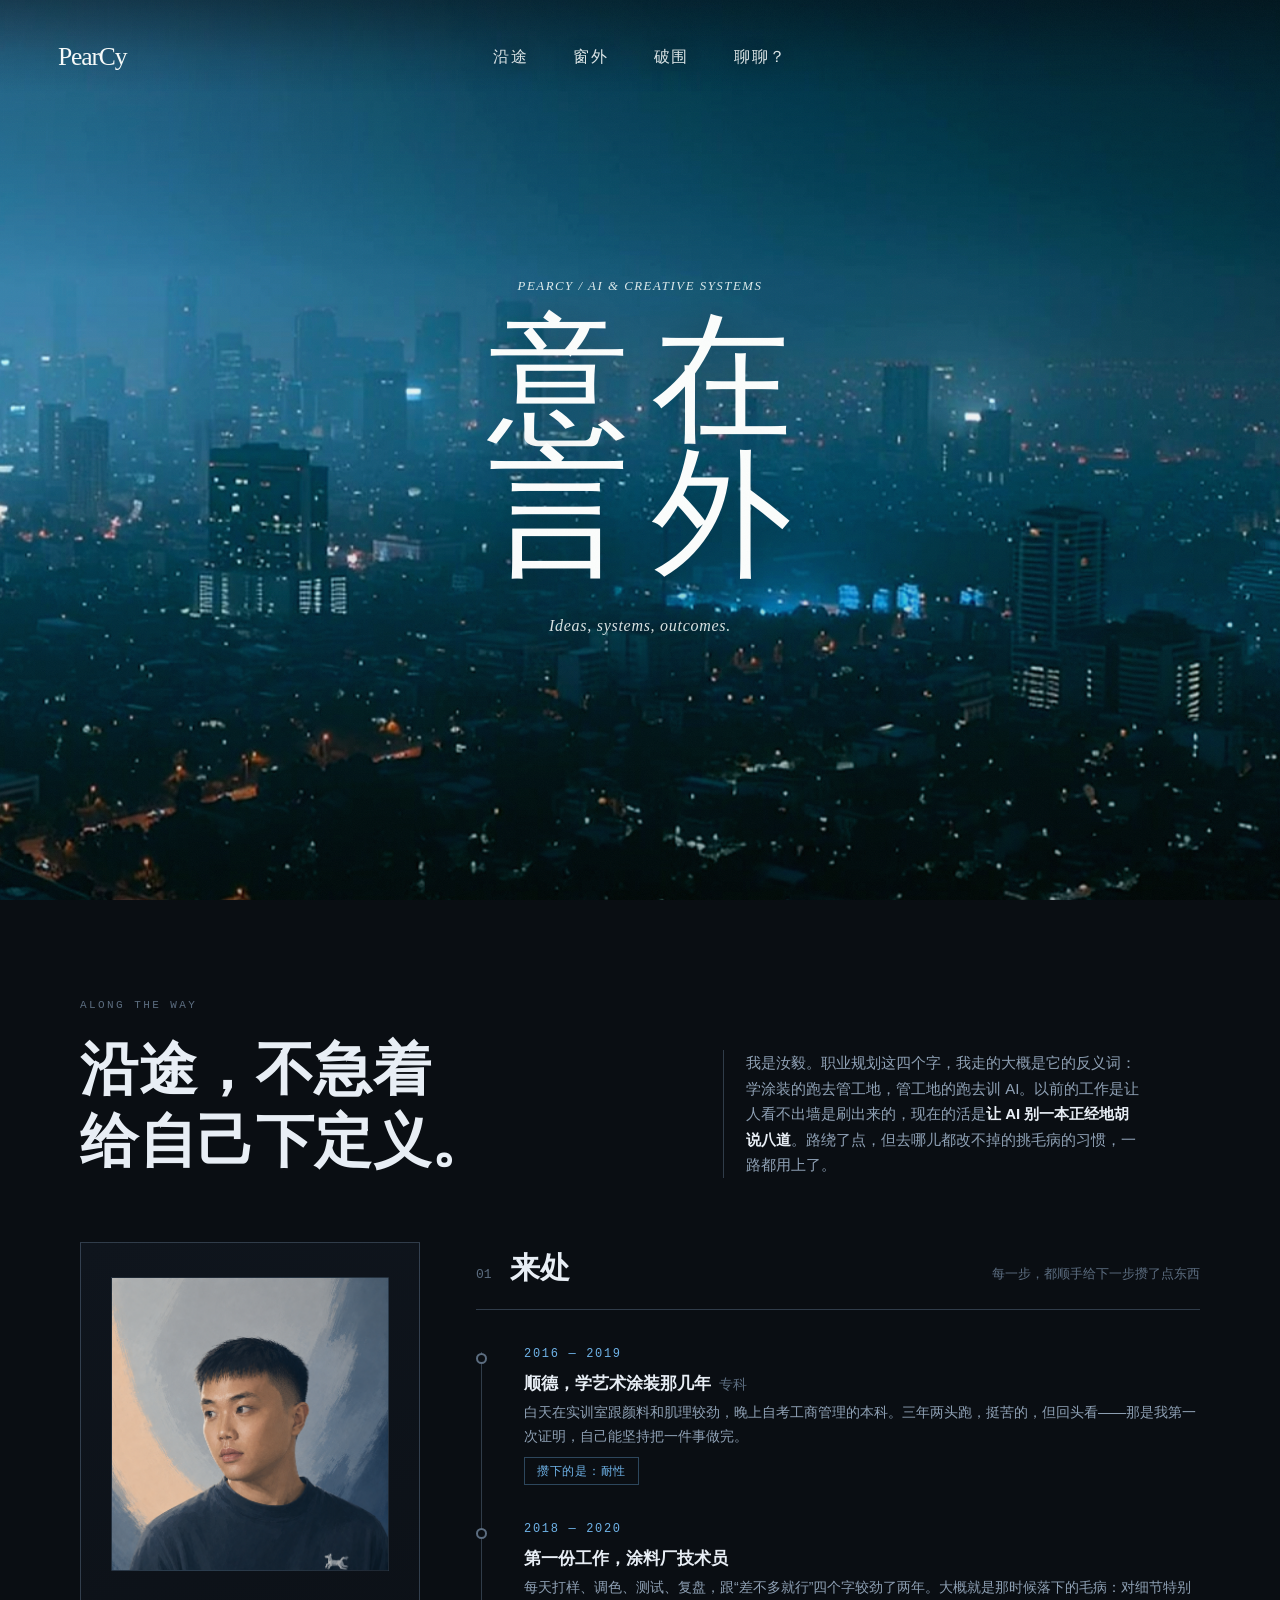
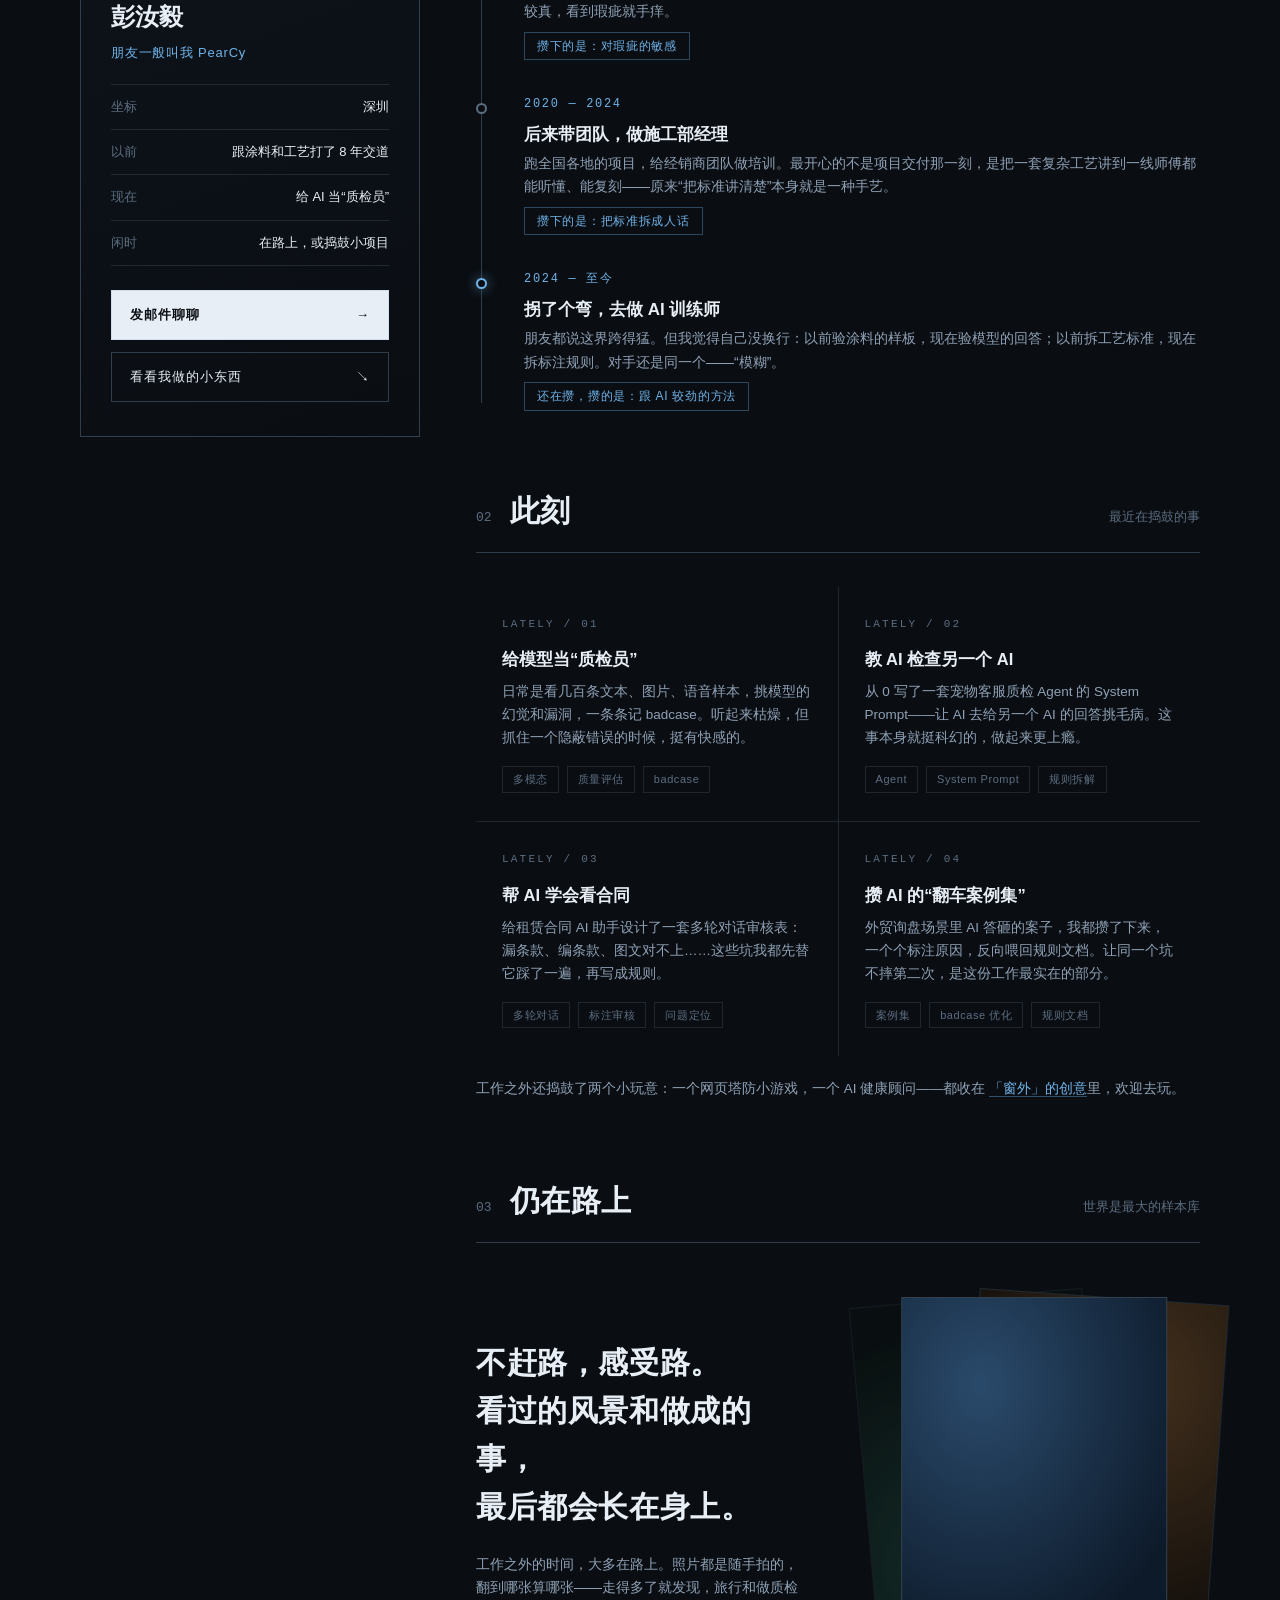
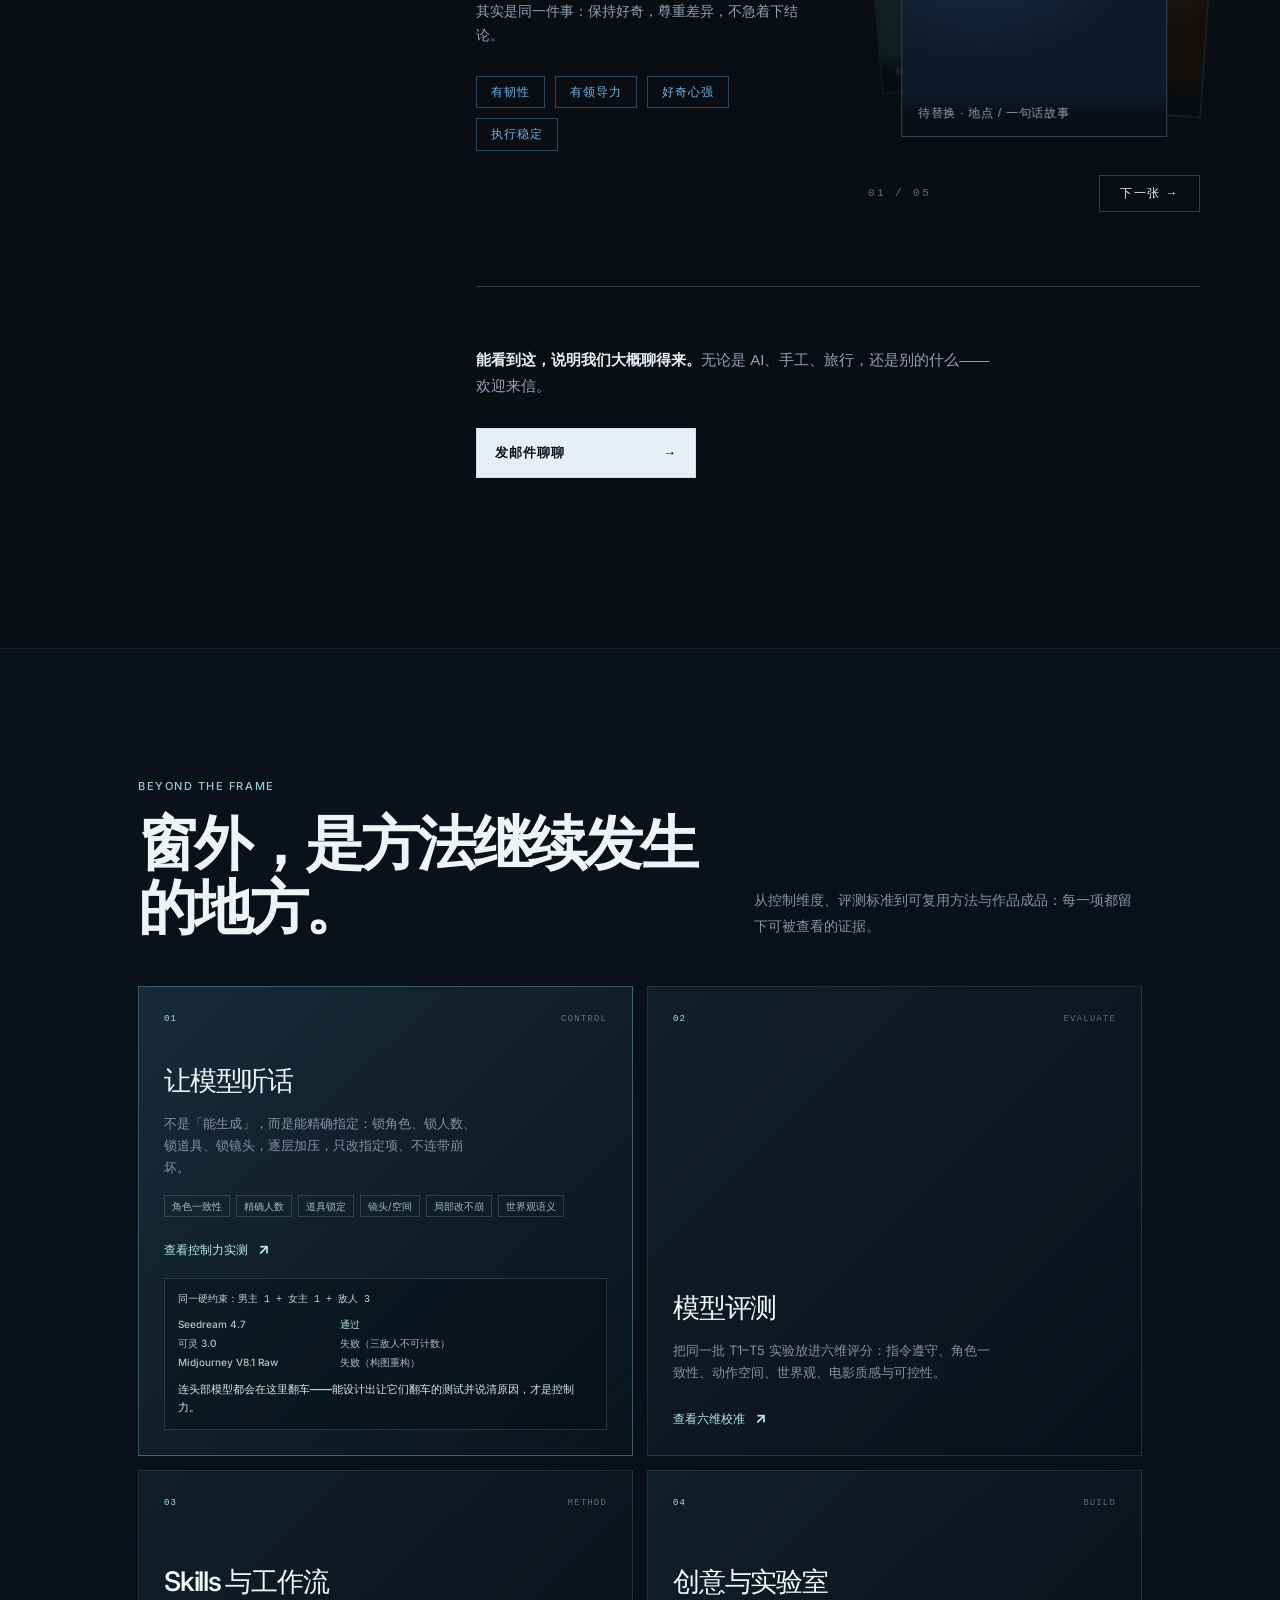
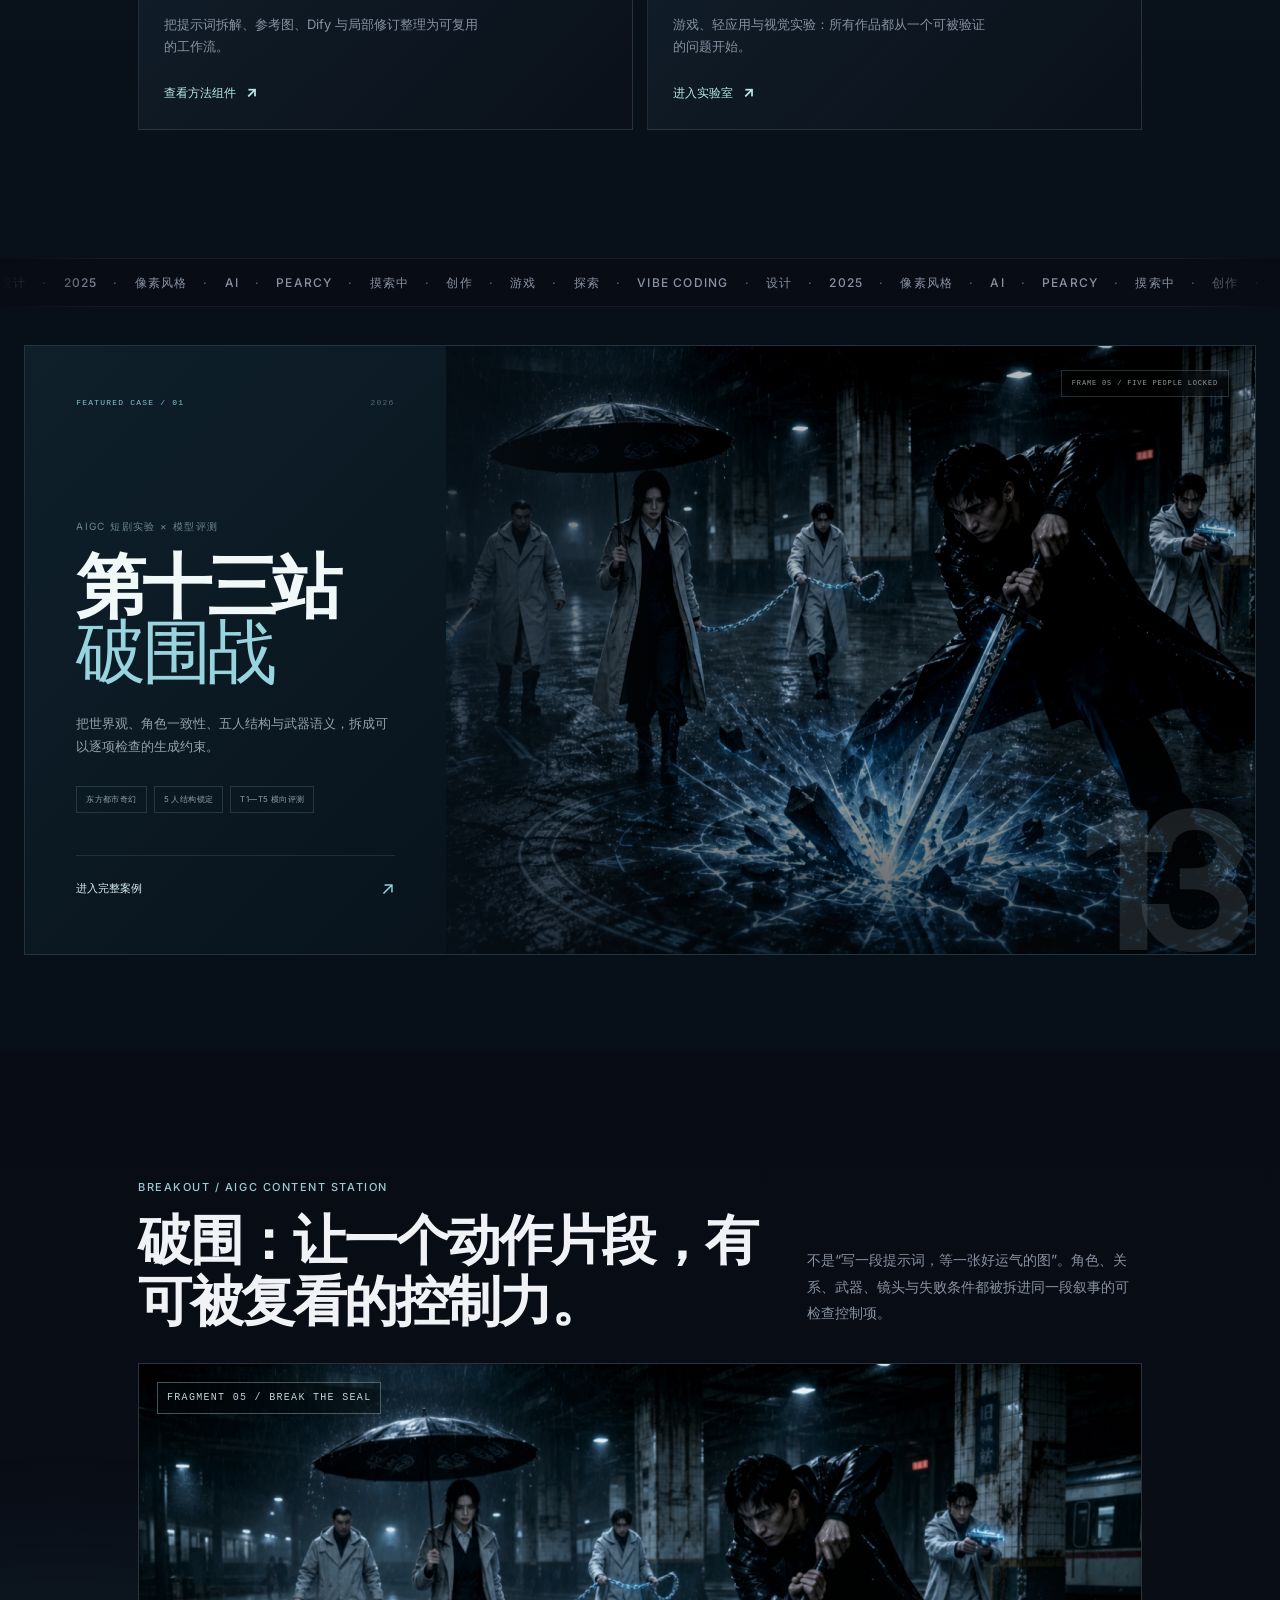
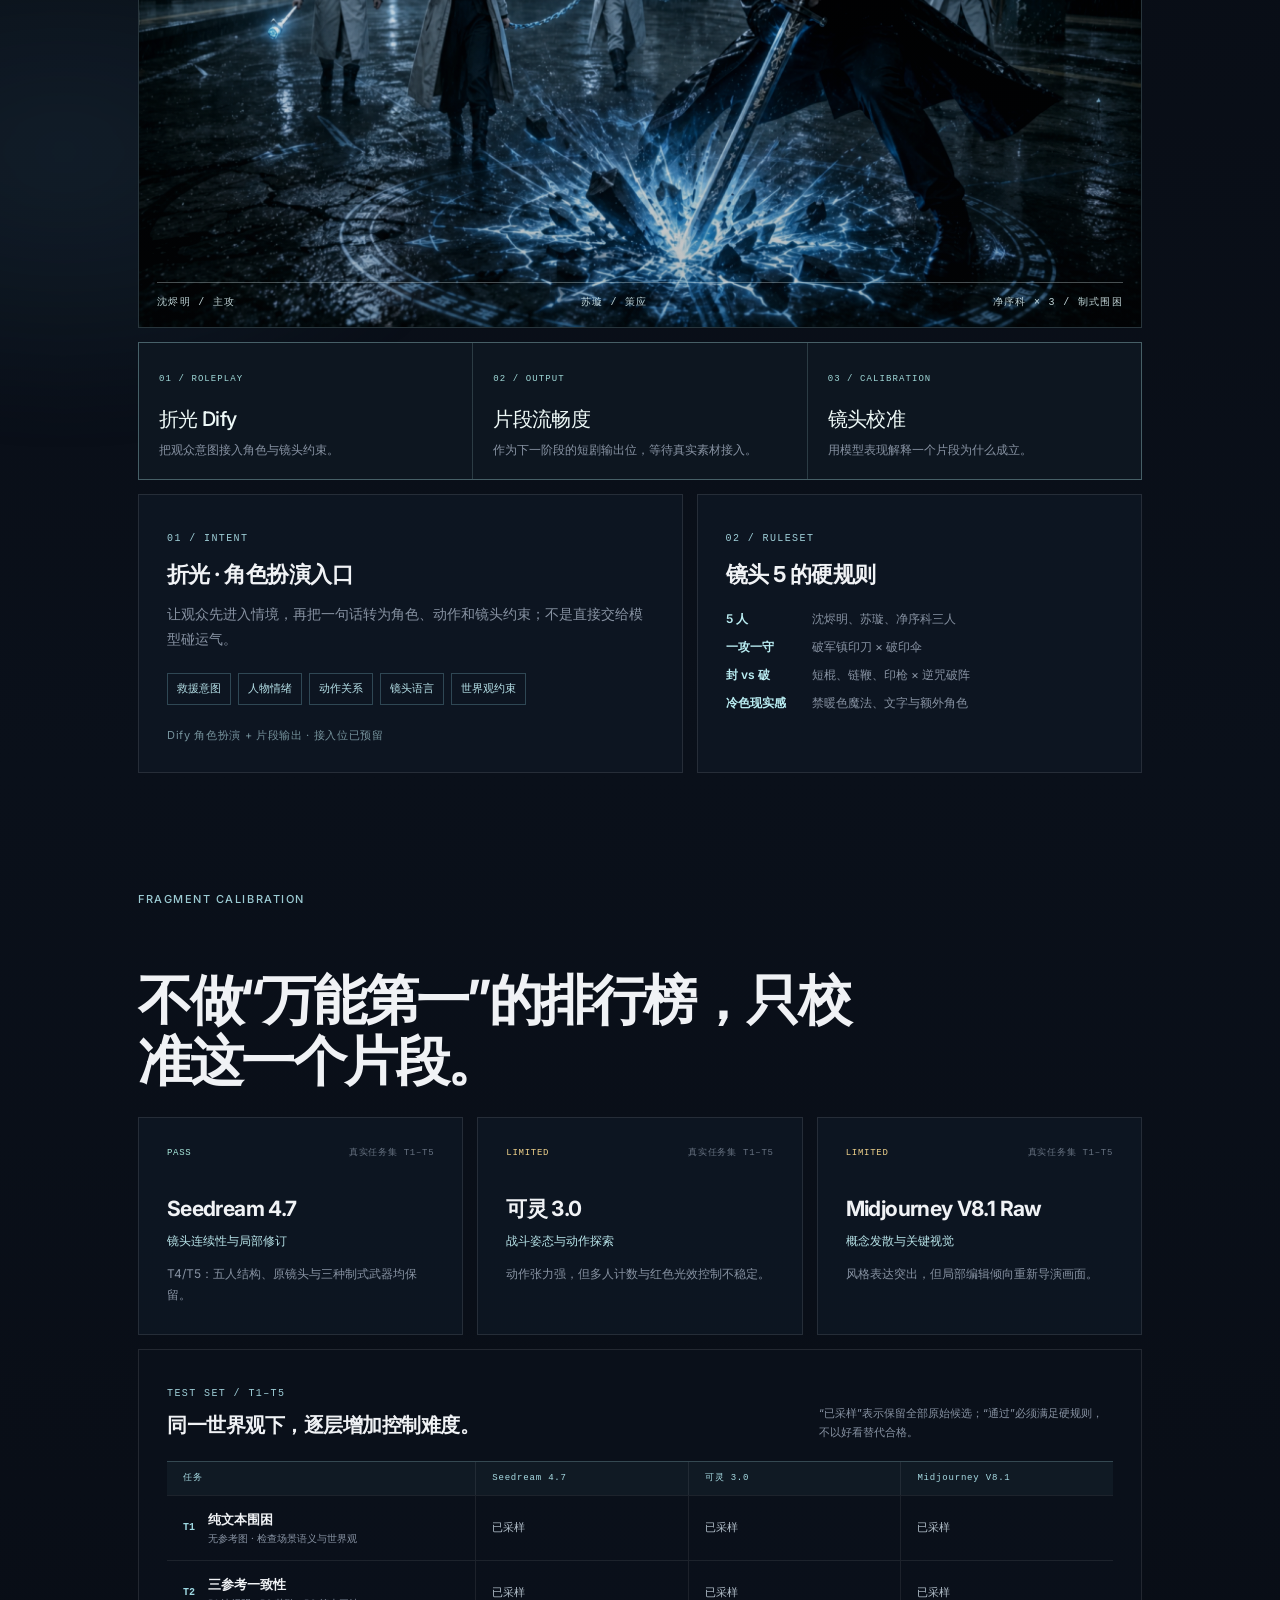
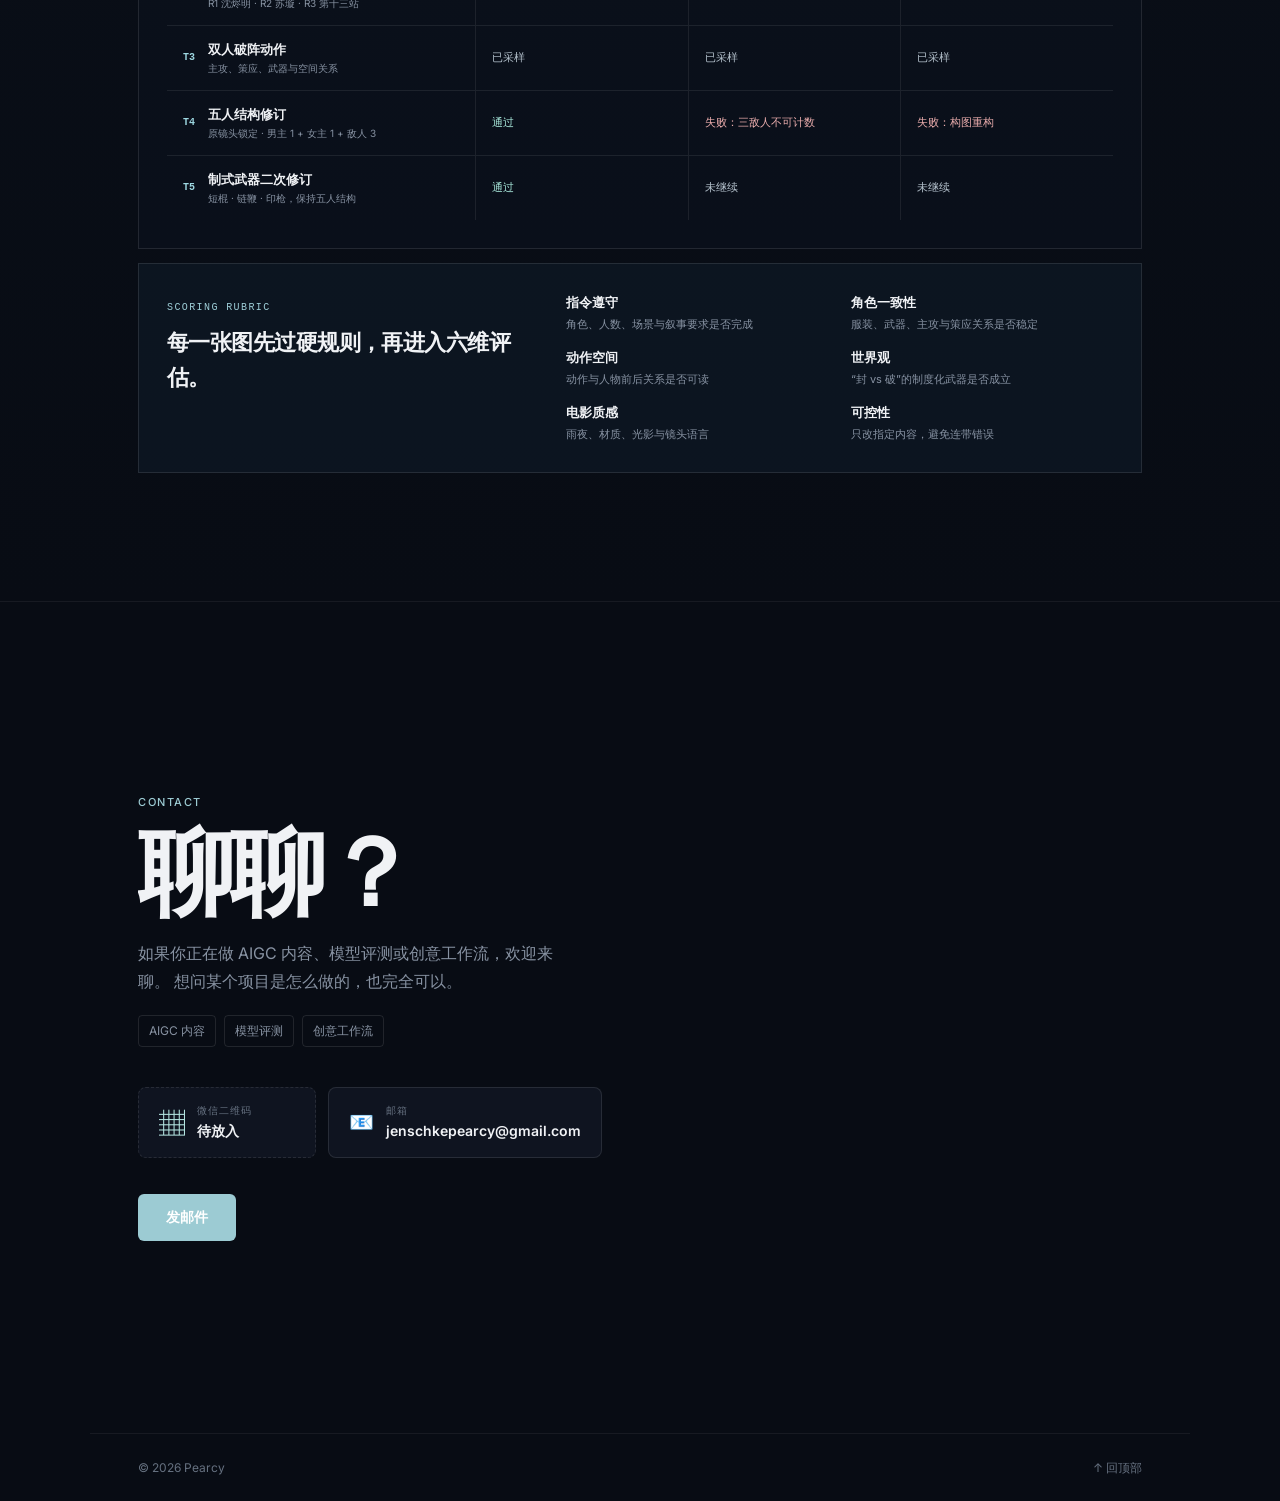
==== commit 671e0c2d: "Publish PearCy portfolio updates" ====
--- a/index.html
+++ b/index.html
@@ -13,8 +13,8 @@
     <link rel="preconnect" href="https://fonts.googleapis.com" />
     <link rel="preconnect" href="https://fonts.gstatic.com" crossorigin />
     <link href="https://fonts.googleapis.com/css2?family=Inter:wght@300;400;500;600;700;800;900&display=swap" rel="stylesheet" />
-    <script type="module" crossorigin src="./assets/index-C-GBv9s7.js"></script>
-    <link rel="stylesheet" crossorigin href="./assets/index-K7_VpxZj.css">
+    <script type="module" crossorigin src="./assets/index-p6irieta.js"></script>
+    <link rel="stylesheet" crossorigin href="./assets/index-CfUc9vUm.css">
   </head>
   <body>
     <div id="root"></div>
--- a/assets/index-CfUc9vUm.css
+++ b/assets/index-CfUc9vUm.css
@@ -0,0 +1 @@
+.navbar{position:fixed;inset:0 0 auto;z-index:100;height:92px;display:grid;grid-template-columns:1fr auto 1fr;align-items:center;padding:22px 58px 0;transition:background .3s ease,backdrop-filter .3s ease}.navbar:before{content:"";position:absolute;top:0;right:0;bottom:0;left:0;z-index:-1;background:linear-gradient(180deg,rgba(3,10,15,.42),rgba(3,10,15,.11) 62%,transparent);opacity:1;pointer-events:none;transition:opacity .3s ease}.navbar--scrolled{background:#070c12b8;backdrop-filter:blur(18px);-webkit-backdrop-filter:blur(18px)}.navbar--scrolled:before{opacity:0}.nav-logo{display:flex;align-items:center;justify-self:start;min-height:32px;padding:0;color:#f7fbfa;font-family:var(--font-editorial);font-size:clamp(23px,2vw,27px);font-weight:500;letter-spacing:-.045em;line-height:1;text-decoration:none;transition:opacity .15s}.nav-logo:hover{opacity:.65}.nav-logo-mark{display:none}.nav-links{display:flex;align-items:center;min-height:34px;padding:0;gap:clamp(28px,3.5vw,58px);list-style:none}.nav-links a{color:#f4faf9e6;font-family:var(--font-cn-editorial);font-size:clamp(15px,1.25vw,17px);font-weight:500;letter-spacing:.11em;text-decoration:none;text-shadow:0 1px 16px rgba(0,0,0,.42);transition:color .15s,opacity .15s}.nav-links a:hover{color:#fff;opacity:.62}.nav-menu{display:none;width:44px;height:44px;border:0;background:transparent;cursor:pointer;align-items:center;justify-content:center;flex-direction:column;gap:6px}.nav-menu span{width:20px;height:1px;background:var(--text)}@media (max-width:768px){.navbar{height:72px;display:flex;justify-content:space-between;padding:0 22px}.nav-menu{display:flex}.nav-links{position:absolute;top:60px;left:18px;right:18px;display:flex;flex-direction:column;gap:0;padding:8px 18px 18px;background:#070f15c7;backdrop-filter:blur(18px);-webkit-backdrop-filter:blur(18px);opacity:0;visibility:hidden;transform:translateY(-8px);transition:opacity .2s ease,transform .2s ease,visibility .2s}.nav-links--open{opacity:1;visibility:visible;transform:translateY(0)}.nav-links a{display:flex;align-items:center;min-height:48px;color:var(--text-2);font-size:17px;border-bottom:1px solid rgba(255,255,255,.1)}}.hero--portfolio{--hero-x: 0px;--hero-y: 0px;--hero-zoom: 0;--hero-dim: 0;position:relative;min-height:100svh;display:grid;place-items:center;overflow:hidden;isolation:isolate;background:#071018;color:#edf7f7}.hero-cinematic{position:absolute;top:0;right:0;bottom:0;left:0;z-index:-1;overflow:hidden;background:#071018}.hero-cinematic:after{content:"";position:absolute;top:0;right:0;bottom:0;left:0;background:linear-gradient(180deg,#02080c4d,#02080c0d,#02080c0f 54%,rgba(2,8,12,calc(.38 + var(--hero-dim))));pointer-events:none}.hero-cinematic-video{width:100%;height:100%;object-fit:cover;filter:saturate(1.22) contrast(1.06) brightness(1.02);transform:translate3d(var(--hero-x),var(--hero-y),0) scale(calc(1.025 + var(--hero-zoom)));transition:transform .7s cubic-bezier(.2,.8,.2,1),filter .8s ease;will-change:transform}.hero-portfolio-inner{position:relative;width:min(1220px,calc(100% - 96px));min-height:100svh;display:grid;place-items:center;padding:122px 0 90px;text-align:center}.hero-portfolio-copy{max-width:860px;transform:translateY(-1vh)}.hero-eyebrow{margin:0 0 28px;color:#eef7f6eb;font-family:var(--font-editorial);font-size:clamp(11px,1vw,13px);font-style:italic;font-weight:400;letter-spacing:.12em}.hero-portfolio-copy h1{margin:0;color:#fbfdfc;font-family:var(--font-cn-editorial);font-size:clamp(92px,11vw,174px);font-weight:500;letter-spacing:.16em;line-height:.8;text-shadow:0 5px 34px rgba(0,0,0,.26)}.hero-portfolio-copy h1 span{display:block;padding-left:.16em}.hero-portfolio-copy h1 span+span{margin-top:.16em}.hero-intro{margin:42px auto 0;color:#eff7f6e6;font-family:var(--font-editorial);font-size:clamp(15px,1.25vw,18px);font-style:italic;letter-spacing:.045em;line-height:1.5}@media (max-width:800px){.hero-portfolio-inner{width:min(100% - 48px,680px);padding:104px 0 76px}}@media (max-width:560px){.hero-portfolio-copy h1{font-size:clamp(68px,18.5vw,100px);line-height:.82}.hero-eyebrow{max-width:300px;margin-inline:auto;line-height:1.65}.hero-intro{margin-top:29px;font-size:15px}}@media (prefers-reduced-motion:reduce){.hero-cinematic-video{transform:scale(1.03)!important}}.station-feature{padding:38px 24px 96px;background:#071018}.station-feature-card{position:relative;display:grid;grid-template-columns:minmax(340px,.78fr) minmax(0,1.5fr);width:min(1440px,100%);min-height:610px;margin:0 auto;overflow:hidden;border:1px solid rgba(154,214,222,.17);background:#0a151e;color:#eaf5f6;text-decoration:none;transition:transform .45s var(--ease-out),border-color .35s ease,box-shadow .35s ease}.station-feature-card:hover{transform:translateY(-6px);border-color:#9ad6de6b;box-shadow:0 32px 80px #00000047}.station-feature-copy{position:relative;z-index:2;display:flex;flex-direction:column;padding:clamp(32px,4vw,64px);background:linear-gradient(135deg,#0f202bfa,#08131cf0)}.station-feature-meta{display:flex;justify-content:space-between;color:#80c5d0;font-family:var(--font-mono);font-size:8px;letter-spacing:.15em}.station-feature-meta i{color:#b3d7db6b;font-style:normal}.station-feature-type{margin:auto 0 20px;color:#b5d8dc8f;font-size:10px;letter-spacing:.14em}.station-feature h2{margin:0;color:#f0f8f8;font-size:clamp(52px,5.5vw,88px);font-weight:680;letter-spacing:-.065em;line-height:.92}.station-feature h2 em{color:#97d4dd;font-style:normal;font-weight:350}.station-feature-copy>p:not(.station-feature-type){max-width:470px;margin:28px 0 0;color:#d3e4e6ad;font-size:13px;line-height:1.8}.station-feature-tags{display:flex;flex-wrap:wrap;gap:7px;margin-top:28px}.station-feature-tags span{padding:6px 9px;border:1px solid rgba(157,210,218,.17);color:#cbe3e6ad;font-size:8px;letter-spacing:.05em}.station-feature-link{display:flex;align-items:center;justify-content:space-between;margin-top:42px;padding-top:18px;border-top:1px solid rgba(164,211,218,.13);color:#d9eef0;font-size:11px}.station-feature-link span{color:#98d9e2;font-size:18px;transition:transform .3s var(--ease-out)}.station-feature-card:hover .station-feature-link span{transform:translate(4px,-4px)}.station-feature-visual{position:relative;min-height:520px;overflow:hidden}.station-feature-visual img{width:100%;height:100%;object-fit:cover;object-position:53% 50%;filter:saturate(.76) contrast(1.12) brightness(.72);transition:transform 1.1s var(--ease-out),filter .55s ease}.station-feature-card:hover .station-feature-visual img{transform:scale(1.035);filter:saturate(.9) contrast(1.1) brightness(.79)}.station-feature-image-shade{position:absolute;top:0;right:0;bottom:0;left:0;background:linear-gradient(90deg,rgba(8,19,28,.72),transparent 30%),linear-gradient(0deg,rgba(4,10,16,.58),transparent 38%)}.station-feature-frame{position:absolute;right:26px;top:24px;padding:7px 10px;border:1px solid rgba(183,223,228,.2);color:#daedefa6;font-family:var(--font-mono);font-size:7px;letter-spacing:.12em;-webkit-backdrop-filter:blur(8px);backdrop-filter:blur(8px)}.station-feature-number{position:absolute;right:24px;bottom:-22px;color:#d5f0f31f;font-size:clamp(120px,15vw,220px);font-weight:700;letter-spacing:-.12em;line-height:1}@media (max-width: 900px){.station-feature{padding:24px 18px 72px}.station-feature-card{grid-template-columns:1fr}.station-feature-copy,.station-feature-visual{min-height:440px}.station-feature-type{margin-top:auto}}@media (max-width: 560px){.station-feature{padding-inline:12px}.station-feature-card{min-height:auto}.station-feature-copy{min-height:420px;padding:28px 22px}.station-feature-visual{min-height:330px}.station-feature h2{font-size:58px}.station-feature-visual img{object-position:61% 50%}.station-feature-frame{left:16px;right:auto;top:16px}}.station-case{position:relative;background:linear-gradient(180deg,#080c14,#0a101a 48%,#080c14);overflow:hidden}.station-case:before{content:"";position:absolute;width:70vw;height:45vw;left:-30vw;top:15%;background:radial-gradient(ellipse,rgba(77,144,174,.12),transparent 68%);filter:blur(30px);pointer-events:none}.station-heading,.evaluation-head{display:grid;grid-template-columns:minmax(0,1.3fr) minmax(260px,.7fr);gap:48px;align-items:end;position:relative}.station-heading{margin-bottom:32px}.station-heading h2,.evaluation-head h2{color:var(--text);font-size:clamp(30px,4.4vw,54px);line-height:1.13;letter-spacing:-.045em;max-width:760px}.station-heading>p{color:var(--text-muted);font-size:14px;line-height:1.9;padding-bottom:4px}.station-stage{position:relative;min-height:460px;border:1px solid rgba(176,221,230,.2);overflow:hidden;background:#060b11}.station-stage:after{content:"";position:absolute;top:0;right:0;bottom:0;left:0;pointer-events:none;background:linear-gradient(180deg,#060a1005,#060a1047)}.station-stage img{display:block;width:100%;height:100%;min-height:460px;object-fit:cover;object-position:center;filter:saturate(.9) contrast(1.03);transition:transform .9s var(--ease-out)}.station-stage:hover img{transform:scale(1.025)}.stage-stamp,.stage-caption{position:absolute;z-index:1;font-family:var(--font-mono);font-size:10px;letter-spacing:.13em;color:#def5f7db}.stage-stamp{left:18px;top:18px;padding:7px 9px;border:1px solid rgba(190,229,234,.35);background:#04090f73}.stage-caption{left:18px;right:18px;bottom:16px;display:flex;justify-content:space-between;gap:12px;padding-top:12px;border-top:1px solid rgba(220,240,243,.32)}.station-output-bar{display:grid;grid-template-columns:repeat(3,1fr);gap:1px;margin-top:14px;border:1px solid rgba(166,218,224,.22);background:#a6dae038}.station-output-bar>div{min-height:132px;padding:20px;background:#0a121ce6}.station-output-bar span{color:#9fd8d7;font-family:var(--font-mono);font-size:9px;letter-spacing:.12em}.station-output-bar b{display:block;margin-top:14px;color:#eef9f7;font-size:20px;font-weight:520;letter-spacing:-.035em}.station-output-bar p{margin-top:5px;color:var(--text-muted);font-size:12px;line-height:1.6}.control-grid{display:grid;grid-template-columns:1.1fr .9fr;gap:14px;margin-top:14px}.control-card,.model-card,.rubric{border:1px solid var(--border-default);background:#0f1824b8;padding:28px}.control-card h3,.rubric h3{color:var(--text);font-size:22px;letter-spacing:-.025em;margin:8px 0 10px}.control-card>p{max-width:54ch;color:var(--text-muted);font-size:14px;line-height:1.75}.control-index{color:#9eced7;font-family:var(--font-mono);font-size:10px;letter-spacing:.14em}.intent-chips{display:flex;flex-wrap:wrap;gap:7px;margin-top:22px}.intent-chips span{border:1px solid rgba(137,201,216,.28);color:#b6e1e8;padding:6px 9px;font-size:11px}.integration-note{display:block;margin-top:22px;color:#b6e1e89e;font-size:11px;letter-spacing:.06em}.rule-list{list-style:none;margin-top:18px;display:grid;gap:10px}.rule-list li{display:grid;grid-template-columns:76px 1fr;gap:10px;font-size:12px;line-height:1.5}.rule-list b{color:#b9edf2;font-weight:600}.rule-list span{color:var(--text-muted)}.evaluation-head{margin:118px 0 26px}.evaluation-head h2{grid-column:1 / -1}.model-grid{display:grid;grid-template-columns:repeat(3,1fr);gap:14px}.model-card{min-height:214px;display:flex;flex-direction:column}.model-top{display:flex;justify-content:space-between;gap:8px;color:var(--text-faint);font-family:var(--font-mono);font-size:9px;letter-spacing:.08em}.model-top span:first-child{color:#a9e9dc}.model-card:nth-child(n+2) .model-top span:first-child{color:#eed08a}.model-card h3{color:var(--text);font-size:21px;letter-spacing:-.03em;margin:32px 0 5px}.model-card p{color:var(--text-muted);font-size:12px;line-height:1.72}.model-card .model-job{color:#b8e4e9;margin-bottom:13px}.task-board{margin-top:14px;border:1px solid var(--border-default);background:#0a111bd1;padding:28px}.task-board-head{display:flex;align-items:end;justify-content:space-between;gap:30px;margin-bottom:20px}.task-board-head h3{margin-top:6px;color:var(--text);font-size:20px;letter-spacing:-.025em}.task-board-head p{color:var(--text-muted);max-width:42ch;font-size:11px;line-height:1.7}.task-table{display:grid;grid-template-columns:minmax(300px,1.45fr) repeat(3,minmax(120px,1fr));border-top:1px solid rgba(255,255,255,.08);min-height:65px}.task-table>span{display:flex;align-items:center;padding:13px 16px;border-left:1px solid rgba(255,255,255,.08)}.task-table--head{min-height:auto;border-top:1px solid rgba(163,211,220,.25);background:#78b6c10f}.task-table--head span{padding:9px 16px;color:#a8dce4;font-family:var(--font-mono);font-size:9px;letter-spacing:.09em}.task-table--head span:first-child{border-left:0}.task-name{display:flex;align-items:center;gap:13px;padding:12px 16px}.task-name>b{color:#9ed8e2;font-family:var(--font-mono);font-size:10px}.task-name div{display:grid;gap:1px}.task-name strong{color:var(--text);font-size:13px;font-weight:600}.task-name span{color:var(--text-muted);font-size:10px;line-height:1.5}.task-status{color:#b6c3ce;font-size:11px;line-height:1.5}.task-status--pass{color:#a9e9dc}.task-status--fail{color:#ebadad}.rubric{margin-top:14px;display:grid;grid-template-columns:.8fr 1.2fr;gap:34px;align-items:start}.rubric h3{margin-bottom:0}.rubric-items{display:grid;grid-template-columns:repeat(2,1fr);gap:14px 24px}.rubric-items div{display:grid;gap:3px}.rubric-items b{font-size:13px;color:var(--text)}.rubric-items span{font-size:11px;color:var(--text-muted);line-height:1.6}@media (max-width: 800px){.station-heading,.evaluation-head,.control-grid,.rubric{grid-template-columns:1fr;gap:20px}.station-stage,.station-stage img{min-height:360px}.stage-caption{font-size:8px;flex-wrap:wrap}.station-output-bar,.model-grid{grid-template-columns:1fr}.evaluation-head{margin-top:72px}.rubric-items{grid-template-columns:1fr}.task-board{padding:20px}.task-board-head{display:grid;gap:12px}.task-table-wrap{overflow-x:auto;margin:0 -20px;padding:0 20px}.task-table{width:770px}}.marquee-wrap{width:100%;overflow:hidden;border-top:1px solid var(--border-subtle);border-bottom:1px solid var(--border-subtle);padding:14px 0;mask-image:linear-gradient(to right,transparent 0%,black 8%,black 92%,transparent 100%);-webkit-mask-image:linear-gradient(to right,transparent 0%,black 8%,black 92%,transparent 100%)}.marquee-track{display:flex;width:max-content;animation:marquee-scroll 32s linear infinite}.marquee-item{display:inline-flex;align-items:center;gap:16px;font-size:12px;font-weight:500;letter-spacing:.1em;text-transform:uppercase;color:var(--text-muted);white-space:nowrap;padding-right:16px}.marquee-dot{color:var(--accent);opacity:.5}@keyframes marquee-scroll{0%{transform:translate(0)}to{transform:translate(-50%)}}.marquee-wrap:hover .marquee-track{animation-duration:64s}.alongway{--aw-line:rgba(148,180,216,.14);--aw-line-strong:rgba(148,180,216,.28);--aw-text:#e8eef5;--aw-dim:#8fa1b5;--aw-faint:#5c6d80;--aw-accent:#6fb3e8;--aw-accent-dim:rgba(111,179,232,.12);background:#0a0e13;color:var(--aw-text);font-family:-apple-system,BlinkMacSystemFont,PingFang SC,Hiragino Sans GB,Microsoft YaHei,Noto Sans SC,sans-serif;line-height:1.7;-webkit-font-smoothing:antialiased}.alongway *{margin:0;padding:0;box-sizing:border-box}.alongway .mono{font-family:SF Mono,JetBrains Mono,Consolas,Courier New,monospace;letter-spacing:.22em;text-transform:uppercase;font-size:11px;color:var(--aw-faint)}.alongway .wrap{max-width:1200px;margin:0 auto;padding:0 40px}.alongway .section-head{display:grid;grid-template-columns:1.1fr .9fr;gap:60px;align-items:end;padding:96px 0 64px}.alongway .section-head h1{font-size:clamp(34px,4.6vw,58px);font-weight:800;line-height:1.25;letter-spacing:.01em;margin-top:18px;color:var(--aw-text)}.alongway .lede{color:var(--aw-dim);font-size:15px;max-width:420px;border-left:1px solid var(--aw-line-strong);padding-left:22px}.alongway .lede b{color:var(--aw-text);font-weight:600}.alongway .main-grid{display:grid;grid-template-columns:340px 1fr;gap:56px;padding-bottom:110px}.alongway .profile{border:1px solid var(--aw-line-strong);background:linear-gradient(160deg,#0f151d,#0a0e13);padding:34px 30px;position:sticky;top:110px;align-self:start}.alongway .photo{width:100%;aspect-ratio:1/1.06;background:radial-gradient(120% 90% at 30% 20%,rgba(111,179,232,.22),transparent 60%),radial-gradient(90% 90% at 80% 90%,rgba(111,179,232,.1),transparent 55%),#0c1118;border:1px solid var(--aw-line);margin-bottom:26px;position:relative;overflow:hidden}.alongway .photo .card-img{width:100%;height:100%;display:block;object-fit:cover;object-position:center top}.alongway .profile .name{font-size:24px;font-weight:800;color:var(--aw-text)}.alongway .profile .intent{color:var(--aw-accent);font-size:13px;margin:4px 0 20px;letter-spacing:.06em}.alongway .facts{list-style:none;border-top:1px solid var(--aw-line)}.alongway .facts li{display:flex;justify-content:space-between;font-size:13px;padding:11px 0;border-bottom:1px solid var(--aw-line);gap:16px;color:var(--aw-text)}.alongway .facts li span:first-child{color:var(--aw-faint);flex-shrink:0}.alongway .facts li span:last-child{text-align:right}.alongway .cta-row{display:flex;flex-direction:column;gap:12px;margin-top:24px}.alongway .btn{display:flex;align-items:center;justify-content:space-between;padding:13px 18px;font-size:13px;letter-spacing:.08em;text-decoration:none;border:1px solid var(--aw-line-strong);color:var(--aw-text);transition:.25s}.alongway .btn:hover{border-color:var(--aw-accent);background:var(--aw-accent-dim)}.alongway .btn.solid{background:var(--aw-text);color:#0a0e13;font-weight:600}.alongway .btn.solid:hover{background:var(--aw-accent);border-color:var(--aw-accent);color:#0a0e13}.alongway .block{margin-bottom:74px}.alongway .block-head{display:flex;align-items:baseline;gap:18px;border-bottom:1px solid var(--aw-line-strong);padding-bottom:16px;margin-bottom:34px}.alongway .block-head .no{color:var(--aw-faint);font-size:13px;font-family:Consolas,monospace}.alongway .block-head h2{font-size:30px;font-weight:800;letter-spacing:.02em;color:var(--aw-text)}.alongway .block-head .sub{color:var(--aw-faint);font-size:13px;margin-left:auto}.alongway .timeline{position:relative;padding-left:26px}.alongway .timeline:before{content:"";position:absolute;left:5px;top:8px;bottom:8px;width:1px;background:var(--aw-line-strong)}.alongway .t-item{position:relative;padding:0 0 34px 22px}.alongway .t-item:last-child{padding-bottom:0}.alongway .t-item:before{content:"";position:absolute;left:-26px;top:9px;width:11px;height:11px;border-radius:50%;background:#0a0e13;border:2px solid var(--aw-faint)}.alongway .t-item.now:before{border-color:var(--aw-accent);box-shadow:0 0 12px #6fb3e88c}.alongway .t-item .years{font-family:Consolas,monospace;font-size:12px;color:var(--aw-accent);letter-spacing:.14em}.alongway .t-item h3{font-size:17px;font-weight:700;margin:6px 0 2px;color:var(--aw-text)}.alongway .t-item h3 em{font-style:normal;color:var(--aw-faint);font-weight:400;font-size:14px;margin-left:8px}.alongway .t-item p{font-size:14px;color:var(--aw-dim)}.alongway .tagline{display:inline-block;margin-top:8px;font-size:12px;color:var(--aw-accent);border:1px solid rgba(111,179,232,.35);padding:3px 12px;letter-spacing:.06em}.alongway .proj-grid{display:grid;grid-template-columns:1fr 1fr;gap:1px;background:var(--aw-line)}.alongway .proj{background:#0a0e13;padding:28px 26px;transition:background .25s}.alongway .proj:hover{background:#0e1319}.alongway .proj .idx{font-family:Consolas,monospace;font-size:11px;color:var(--aw-faint);letter-spacing:.2em}.alongway .proj h3{font-size:16.5px;font-weight:700;margin:12px 0 8px;color:var(--aw-text)}.alongway .proj p{font-size:13.5px;color:var(--aw-dim)}.alongway .skills{margin-top:16px;display:flex;flex-wrap:wrap;gap:8px}.alongway .skills span{font-size:11px;color:var(--aw-faint);border:1px solid var(--aw-line);padding:3px 10px;letter-spacing:.05em}.alongway .proj-more{margin-top:22px;font-size:13.5px;color:var(--aw-dim)}.alongway .proj-more a{color:var(--aw-accent);text-decoration:none;border-bottom:1px solid rgba(111,179,232,.4)}.alongway .proj-more a:hover{border-bottom-color:var(--aw-accent)}.alongway .journey-grid{display:grid;grid-template-columns:1fr 1fr;gap:60px;align-items:center}.alongway .motto{font-size:clamp(22px,2.4vw,30px);font-weight:800;line-height:1.6;letter-spacing:.02em;color:var(--aw-text)}.alongway .motto-note{color:var(--aw-dim);font-size:14px;margin-top:22px;max-width:380px}.alongway .tag-chips{display:flex;flex-wrap:wrap;gap:10px;margin-top:28px}.alongway .tag-chips span{font-size:12px;color:var(--aw-accent);border:1px solid rgba(111,179,232,.35);padding:5px 14px;letter-spacing:.08em}.alongway .deck{position:relative;display:block;width:100%;height:480px;perspective:1200px;cursor:pointer;border:0;background:none;text-align:left}.alongway .card{position:absolute;margin:0;width:min(340px,80%);height:440px;left:50%;top:50%;border:1px solid var(--aw-line-strong);background:#0e1319;overflow:hidden;transition:transform .6s cubic-bezier(.22,.8,.3,1),opacity .6s,filter .6s;will-change:transform}.alongway .card-img{width:100%;height:100%;object-fit:cover;display:block}.alongway .ph-1{background:radial-gradient(120% 90% at 30% 20%,#2a4a6b,#0d1a2a 70%)}.alongway .ph-2{background:radial-gradient(120% 90% at 70% 20%,#6b4a2a,#1a120d 70%)}.alongway .ph-3{background:radial-gradient(120% 90% at 30% 70%,#2a6b58,#0d1a16 70%)}.alongway .ph-4{background:radial-gradient(120% 90% at 70% 30%,#5a3a6b,#160d1a 70%)}.alongway .ph-5{background:radial-gradient(120% 90% at 50% 20%,#6b6234,#1a170d 70%)}.alongway .card figcaption{position:absolute;left:0;right:0;bottom:0;padding:14px 16px;font-size:12px;color:var(--aw-dim);letter-spacing:.06em;background:linear-gradient(transparent,#0a0e13eb 55%)}.alongway .deck-ctrl{display:flex;justify-content:space-between;align-items:center;margin-top:18px}.alongway .deck-btn{background:none;border:1px solid var(--aw-line-strong);color:var(--aw-text);font-size:12px;letter-spacing:.12em;padding:9px 20px;cursor:pointer;transition:.25s;font-family:inherit}.alongway .deck-btn:hover{border-color:var(--aw-accent);background:var(--aw-accent-dim)}.alongway .footer-cta{border-top:1px solid var(--aw-line-strong);padding:60px 0;display:flex;align-items:center;justify-content:space-between;gap:30px;flex-wrap:wrap}.alongway .footer-cta p{color:var(--aw-dim);font-size:15px;max-width:520px}.alongway .footer-cta p b{color:var(--aw-text)}.alongway .footer-mail{min-width:220px}@media (max-width:960px){.alongway .section-head{grid-template-columns:1fr;gap:28px;padding:64px 0 44px}.alongway .main-grid{grid-template-columns:1fr;gap:60px}.alongway .profile{position:static}.alongway .proj-grid,.alongway .journey-grid{grid-template-columns:1fr}.alongway .deck{height:420px}.alongway .card{height:380px}.alongway .wrap{padding:0 22px}}@media (max-width:560px){.alongway .profile{padding:24px 20px}.alongway .block-head{gap:11px}.alongway .block-head h2{font-size:25px}.alongway .block-head .sub{display:none}.alongway .proj{padding:24px 20px}.alongway .deck{height:355px}.alongway .card{height:320px;width:min(290px,88%)}}.project-cover{display:block;width:100%;height:100%;border-radius:12px 12px 0 0}.gv-backdrop{position:fixed;top:0;right:0;bottom:0;left:0;background:#000000b8;backdrop-filter:blur(6px);-webkit-backdrop-filter:blur(6px);z-index:400;opacity:0;pointer-events:none;transition:opacity .35s ease}.gv-backdrop--open{opacity:1;pointer-events:all}.gv-sheet{position:fixed;bottom:0;left:0;right:0;height:88vh;background:#08080f;border-radius:20px 20px 0 0;border-top:1px solid rgba(255,255,255,.08);z-index:401;transform:translateY(100%);transition:transform .42s cubic-bezier(.16,1,.3,1);display:flex;flex-direction:column;overflow:hidden;visibility:hidden;transition:transform .42s cubic-bezier(.16,1,.3,1),visibility 0s linear .42s}.gv-sheet--open{transform:translateY(0);visibility:visible;transition-delay:0s}.gv-handle-wrap{display:flex;justify-content:center;padding:14px 0 6px;cursor:pointer;flex-shrink:0}.gv-handle{width:40px;height:4px;border-radius:2px;background:#ffffff2e}.gv-header{display:flex;align-items:flex-start;justify-content:space-between;padding:8px 32px 20px;flex-shrink:0}.gv-label{font-size:11px;letter-spacing:.16em;text-transform:uppercase;color:var(--accent);margin-bottom:4px}.gv-title{font-size:clamp(22px,3vw,32px);font-weight:800;letter-spacing:-.03em;color:#fff}.gv-close{width:36px;height:36px;border-radius:50%;background:#ffffff12;border:1px solid rgba(255,255,255,.12);color:#fff9;font-size:14px;cursor:pointer;display:flex;align-items:center;justify-content:center;transition:background .15s,color .15s;flex-shrink:0;margin-top:2px}.gv-close:hover{background:#ffffff24;color:#fff}.gv-grid{display:grid;grid-template-columns:repeat(2,1fr);gap:16px;padding:0 24px 32px;overflow-y:auto;flex:1;scrollbar-width:thin;scrollbar-color:rgba(255,255,255,.1) transparent}.gs-card{-webkit-appearance:none;-moz-appearance:none;appearance:none;width:100%;padding:0;text-align:left;font:inherit;color:inherit;background:#ffffff0a;border:1px solid rgba(255,255,255,.07);border-radius:14px;overflow:hidden;cursor:pointer;transition:border-color .25s,transform .25s}.gs-card:hover{border-color:var(--s-accent, #3B82F6);transform:translateY(-3px)}.gs-grid{display:grid;grid-template-columns:1fr 1fr;grid-template-rows:1fr 1fr;height:200px;gap:1px;background:#ffffff0d}.gs-cell{overflow:hidden}.gs-cell img{width:100%;height:100%;object-fit:cover;display:block;transition:transform .4s ease}.gs-card:hover .gs-cell img{transform:scale(1.06)}.gs-info{display:flex;align-items:center;gap:12px;padding:14px 16px}.gs-num{font-size:11px;font-family:var(--font-mono, monospace);color:#ffffff40;flex-shrink:0;letter-spacing:.08em}.gs-title{font-size:13px;font-weight:700;color:#fff;letter-spacing:-.01em;margin-bottom:1px}.gs-en{font-size:10px;letter-spacing:.08em;color:var(--s-accent, #3B82F6);text-transform:uppercase;margin-bottom:3px}.gs-desc{font-size:11px;color:#ffffff59;line-height:1.5}.gs-cta{font-size:12px;color:var(--s-accent, #3B82F6);font-weight:600;white-space:nowrap;margin-left:auto;flex-shrink:0;opacity:0;transition:opacity .2s}.gs-card:hover .gs-cta{opacity:1}.glb-overlay{position:fixed;top:0;right:0;bottom:0;left:0;z-index:600;background:#000000f0;display:flex;align-items:center;justify-content:center;animation:glbFadeIn .2s ease;cursor:zoom-out}@keyframes glbFadeIn{0%{opacity:0}to{opacity:1}}.glb-box{position:relative;cursor:default;animation:glbScaleIn .25s cubic-bezier(.16,1,.3,1)}@keyframes glbScaleIn{0%{opacity:0;transform:scale(.9)}to{opacity:1;transform:scale(1)}}.glb-img{display:block;max-width:88vw;max-height:80vh;border-radius:10px;object-fit:contain;box-shadow:0 32px 80px #000000b3}.glb-close{position:absolute;top:-14px;right:-14px;width:34px;height:34px;border-radius:50%;background:#ffffff1a;border:1px solid rgba(255,255,255,.18);color:#fff;font-size:13px;cursor:pointer;display:flex;align-items:center;justify-content:center;transition:background .15s;-webkit-backdrop-filter:blur(8px);backdrop-filter:blur(8px)}.glb-close:hover{background:#fff3}.glb-arrow{position:absolute;top:50%;transform:translateY(-50%);width:42px;height:42px;border-radius:50%;background:#ffffff14;border:1px solid rgba(255,255,255,.14);color:#fff;font-size:22px;cursor:pointer;display:flex;align-items:center;justify-content:center;transition:background .15s;-webkit-backdrop-filter:blur(8px);backdrop-filter:blur(8px)}.glb-arrow:hover{background:#ffffff2e}.glb-arrow--l{left:-54px}.glb-arrow--r{right:-54px}.glb-footer{display:flex;align-items:center;justify-content:space-between;margin-top:16px}.glb-title{font-size:13px;font-weight:600;color:#ffffffb3}.glb-dots{display:flex;gap:7px}.glb-dot{-webkit-appearance:none;-moz-appearance:none;appearance:none;border:0;padding:0;width:5px;height:5px;border-radius:50%;background:#fff3;cursor:pointer;transition:background .15s,transform .15s}.glb-dot--on{background:#fff;transform:scale(1.3)}@media (max-width: 768px){.gv-sheet{height:92vh}.gv-grid{grid-template-columns:1fr;padding:0 16px 24px;gap:12px}.gv-header{padding:8px 20px 16px}.gs-grid{height:180px}.glb-arrow--l{left:-46px}.glb-arrow--r{right:-46px}}.projects-header{margin-bottom:40px}.creative-lab-content--embedded{margin-top:56px}.creative-lab-content--embedded .project-group-heading{margin-bottom:20px}.projects-title{font-size:clamp(28px,4vw,42px);font-weight:700;letter-spacing:-.03em;color:var(--text);margin-top:10px}.projects-intro{max-width:560px;margin-top:12px;color:var(--text-muted);font-size:14px;line-height:1.8}.project-group-heading{display:flex;align-items:flex-start;gap:16px;margin:0 0 20px}.project-group-heading--secondary{margin-top:72px}.project-group-heading>span{padding-top:3px;color:var(--accent);font-family:var(--font-mono);font-size:11px;letter-spacing:.08em}.project-group-heading h3{color:var(--text);font-size:17px;letter-spacing:-.01em}.project-group-heading p{margin-top:2px;color:var(--text-muted);font-size:12px}.bento-grid{display:grid;grid-template-columns:repeat(12,1fr);grid-template-rows:auto auto;gap:14px}.bento-card--wide{grid-column:span 7}.bento-card--narrow{grid-column:span 5}.bento-card--half{grid-column:span 6}.bento-card--third{grid-column:span 4}.bento-card--full{grid-column:span 12}.bento-card{background:var(--bg-surface);border:1px solid var(--border-subtle);border-radius:16px;overflow:hidden;display:flex;flex-direction:column;transition:border-color .3s var(--ease-out),transform .35s var(--ease-out),box-shadow .35s var(--ease-out);cursor:default}.bento-card:hover{border-color:var(--p-accent, var(--accent));transform:translateY(-6px);box-shadow:0 20px 48px #00000059}.bento-cover{flex-shrink:0;overflow:hidden}.bento-cover .project-cover{transition:transform .45s var(--ease-out)}.bento-card:hover .bento-cover .project-cover{transform:scale(1.04)}.bento-info{transition:background .3s ease}.bento-card:hover .bento-info{background:#0f1420f5}.bento-card--wide .bento-cover,.bento-card--narrow .bento-cover,.bento-card--half .bento-cover{height:260px}.bento-card--full .bento-cover{height:160px}.bento-info{flex:1;display:flex;flex-direction:column;justify-content:space-between;padding:20px 24px 24px;gap:16px}.bento-top{display:flex;align-items:center;justify-content:space-between;gap:12px}.bento-num{font-size:11px;font-family:var(--font-mono);color:var(--text-muted);letter-spacing:.1em;font-weight:500}.bento-tags{display:flex;flex-wrap:wrap;gap:6px}.bento-tag{font-size:10px;font-weight:500;letter-spacing:.06em;padding:3px 9px;border-radius:4px;border:1px solid var(--border-default);color:var(--text-muted)}.bento-bottom{display:flex;align-items:flex-end;justify-content:space-between;gap:12px}.bento-title{font-size:18px;font-weight:700;letter-spacing:-.02em;color:var(--text);margin-bottom:2px}.bento-card--full .bento-title{font-size:16px}.bento-en{font-size:11px;letter-spacing:.08em;color:var(--p-accent, var(--accent));text-transform:uppercase;font-weight:500;margin-bottom:6px}.bento-desc{font-size:13px;color:var(--text-muted);line-height:1.7;max-width:38ch}.bento-process{font-size:12px;color:var(--p-accent, var(--accent));opacity:.7;margin-top:6px;letter-spacing:.01em;font-style:italic}.bento-link{font-size:13px;font-weight:700;color:var(--p-accent, var(--accent));text-decoration:none;white-space:nowrap;flex-shrink:0;transition:opacity var(--dur-fast)}.bento-link:hover{opacity:.7}.bento-soon{font-size:11px;color:var(--text-faint);border:1px solid var(--border-subtle);padding:4px 10px;border-radius:4px;white-space:nowrap;flex-shrink:0}.gallery-entry{position:relative;cursor:pointer;min-height:220px;overflow:hidden;padding:0;width:100%;text-align:left;font:inherit}.ge-previews{display:flex;width:100%;height:100%;position:absolute;top:0;right:0;bottom:0;left:0}.ge-preview{flex:1;overflow:hidden}.ge-preview img{width:100%;height:100%;object-fit:cover;display:block;transition:transform .5s var(--ease-out),filter .5s;filter:brightness(.55) saturate(.8)}.gallery-entry:hover .ge-preview img{transform:scale(1.06);filter:brightness(.7) saturate(1)}.ge-overlay{position:absolute;top:0;right:0;bottom:0;left:0;background:linear-gradient(135deg,#08080fbf,#08080f73);display:flex;align-items:flex-end;justify-content:space-between;padding:28px 32px;transition:background .3s}.gallery-entry:hover .ge-overlay{background:linear-gradient(135deg,#08080f99,#08080f4d)}.ge-content{flex:1}.ge-label{font-size:11px;letter-spacing:.14em;text-transform:uppercase;color:var(--accent);margin-bottom:8px;opacity:.9}.ge-title{font-size:clamp(20px,3vw,28px);font-weight:800;color:#fff;letter-spacing:-.03em;margin-bottom:6px}.ge-desc{font-size:13px;color:#ffffff8c;letter-spacing:.01em}.ge-enter{font-size:15px;font-weight:700;color:#fffc;transition:color .2s,transform .2s;align-self:flex-end;flex-shrink:0}.gallery-entry:hover .ge-enter{color:#fff;transform:translate(2px,-2px)}.img-cover-grid{display:grid;grid-template-columns:1fr 1fr;grid-template-rows:1fr 1fr;width:100%;height:100%;gap:2px}.img-cover-cell{-webkit-appearance:none;-moz-appearance:none;appearance:none;border:0;padding:0;overflow:hidden;background:var(--bg-elevated);position:relative;cursor:zoom-in}.img-cover-cell img{width:100%;height:100%;object-fit:cover;display:block;transition:transform .45s var(--ease-out)}.bento-card:hover .img-cover-cell img{transform:scale(1.06)}.img-cover-hint{position:absolute;top:0;right:0;bottom:0;left:0;display:flex;align-items:center;justify-content:center;font-size:26px;opacity:0;background:#00000047;transition:opacity .2s}.img-cover-cell:hover .img-cover-hint{opacity:1}.lightbox-overlay{position:fixed;top:0;right:0;bottom:0;left:0;z-index:9000;background:#04060ef2;display:flex;align-items:center;justify-content:center;animation:lbFadeIn .2s ease both;cursor:zoom-out}@keyframes lbFadeIn{0%{opacity:0}to{opacity:1}}.lightbox-box{position:relative;max-width:90vw;max-height:90vh;cursor:default;animation:lbScaleIn .25s cubic-bezier(.16,1,.3,1) both}@keyframes lbScaleIn{0%{opacity:0;transform:scale(.92)}to{opacity:1;transform:scale(1)}}.lightbox-img{display:block;max-width:90vw;max-height:86vh;width:auto;height:auto;border-radius:10px;object-fit:contain;box-shadow:0 32px 80px #0009}.lightbox-close{position:absolute;top:-14px;right:-14px;width:36px;height:36px;border-radius:50%;background:#ffffff1f;border:1px solid rgba(255,255,255,.2);color:#fff;font-size:14px;cursor:pointer;display:flex;align-items:center;justify-content:center;transition:background .15s;-webkit-backdrop-filter:blur(8px);backdrop-filter:blur(8px)}.lightbox-close:hover{background:#ffffff38}.lightbox-arrow{position:absolute;top:50%;transform:translateY(-50%);width:44px;height:44px;border-radius:50%;background:#ffffff1a;border:1px solid rgba(255,255,255,.15);color:#fff;font-size:24px;cursor:pointer;display:flex;align-items:center;justify-content:center;transition:background .15s,transform .15s;-webkit-backdrop-filter:blur(8px);backdrop-filter:blur(8px)}.lightbox-arrow:hover{background:#fff3}.lightbox-arrow--left{left:-56px}.lightbox-arrow--right{right:-56px}.lightbox-arrow--left:hover{transform:translateY(-50%) translate(-2px)}.lightbox-arrow--right:hover{transform:translateY(-50%) translate(2px)}.lightbox-dots{position:absolute;bottom:-28px;left:50%;transform:translate(-50%);display:flex;gap:8px}.lightbox-dot{width:6px;height:6px;border-radius:50%;background:#ffffff40;transition:background .2s,transform .2s}.lightbox-dot--active{background:#fff;transform:scale(1.3)}@media (max-width: 768px){.projects-header{margin-bottom:48px}.project-group-heading--secondary{margin-top:56px}.bento-grid{grid-template-columns:1fr;gap:12px}.bento-card--wide,.bento-card--narrow,.bento-card--half,.bento-card--third,.bento-card--full{grid-column:1}.bento-card--wide .bento-cover,.bento-card--narrow .bento-cover,.bento-card--half .bento-cover,.bento-card--third .bento-cover{height:200px}.bento-card--full .bento-cover{height:140px}.bento-info{padding:18px}.bento-top{align-items:flex-start}.bento-bottom{flex-direction:column;align-items:flex-start}.gallery-entry{min-height:250px}.ge-previews{display:grid;grid-template-columns:repeat(2,1fr)}.ge-overlay{padding:22px 20px}.ge-desc{max-width:230px}}.window-module{background:linear-gradient(180deg,#0a111a,#081019);border-top:1px solid var(--border-subtle)}.window-heading{display:grid;grid-template-columns:minmax(0,1.2fr) minmax(260px,.8fr);gap:34px;align-items:end;margin-bottom:48px}.window-heading .sec-label{grid-column:1/-1;margin-bottom:-18px}.window-heading h2{max-width:700px;font-size:clamp(34px,4.6vw,62px);line-height:1.08;letter-spacing:-.055em}.window-heading p{max-width:390px;color:var(--text-muted);font-size:14px;line-height:1.85}.window-grid{display:grid;grid-template-columns:repeat(2,1fr);gap:14px}.window-card{min-height:260px;display:flex;flex-direction:column;padding:25px;border:1px solid var(--border-default);background:linear-gradient(135deg,#14222ed1,#0b111bb3);transition:border-color .25s ease,transform .25s var(--ease-out),background .25s ease}.window-card--clickable{cursor:pointer}.window-card:hover,.window-card:focus-visible{transform:translateY(-4px);border-color:#a1dada6b;background:linear-gradient(135deg,#1e3442d6,#0b111bc7);outline:none}.window-card-top{display:flex;justify-content:space-between;color:#a8deda;font-family:var(--font-mono);font-size:9px;letter-spacing:.13em}.window-card-top i{color:#ceeae86b;font-style:normal}.window-card h3{margin-top:auto;color:#eef8f7;font-size:27px;font-weight:550;letter-spacing:-.045em}.window-card p{max-width:40ch;margin-top:10px;color:var(--text-muted);font-size:13px;line-height:1.7}.window-card-action,.window-soon{margin-top:23px;color:#b8ebe6;font-size:12px}.window-card-action b{margin-left:7px;font-size:15px}.window-soon{color:var(--text-faint)}.window-card--control{min-height:438px;border-color:#9ccbd359;background:linear-gradient(135deg,#192f3de6,#0a141de0)}.window-card--control h3{margin-top:32px}.window-card--control:hover,.window-card--control:focus-visible{border-color:#c5efeea3}.window-dimensions{display:flex;gap:6px;margin-top:17px;overflow-x:auto;padding-bottom:2px;scrollbar-width:none}.window-dimensions::-webkit-scrollbar{display:none}.window-dimensions span{flex:0 0 auto;border:1px solid rgba(158,213,211,.2);padding:5px 7px;color:#ceefedbf;font-size:10px;line-height:1;white-space:nowrap}.window-card--control .window-card-action{margin-top:18px;align-self:flex-start}.window-proof{margin-top:17px;padding:13px;border:1px solid rgba(164,215,213,.18);background:#030b1157}.window-proof>p{margin:0;color:#ddf5f3d9;font-family:var(--font-mono);font-size:10px;line-height:1.55}.window-proof-results{display:grid;gap:5px;margin-top:9px}.window-proof-results span{display:grid;grid-template-columns:minmax(112px,.9fr) 1.5fr;gap:10px;align-items:baseline;color:var(--text-muted);font-size:10px;line-height:1.4}.window-proof-results b{color:#e5f6f4c7;font-weight:500}.window-proof-results em{color:#a8b6c5;font-style:normal}.window-proof-results .window-proof-pass{color:#a9e4dc}.window-proof strong{display:block;margin-top:11px;color:#d5e9e7;font-size:11px;font-weight:500;line-height:1.65}.window-detail{position:fixed;z-index:100;top:0;right:0;bottom:0;left:0;overflow-y:auto;background:radial-gradient(circle at 18% 0%,rgba(33,76,93,.32),transparent 34%),#081019;color:#eaf4f2;animation:window-detail-enter .35s var(--ease-out) both}.window-detail-bar{position:sticky;top:0;z-index:1;display:flex;justify-content:space-between;align-items:center;padding:26px clamp(24px,5vw,76px);border-bottom:1px solid rgba(177,220,217,.15);background:#081019db;-webkit-backdrop-filter:blur(18px);backdrop-filter:blur(18px);color:#d7efec7a;font-family:var(--font-mono);font-size:10px;letter-spacing:.12em}.window-detail-bar button{padding:0;border:0;background:none;color:#cae9e5;font:inherit;letter-spacing:.1em;cursor:pointer}.window-detail-inner{width:min(920px,calc(100% - 48px));min-height:calc(100vh - 75px);margin:0 auto;padding:clamp(76px,12vh,150px) 0 104px}.window-detail-kicker{color:#a9ded8;font-family:var(--font-mono);font-size:11px;letter-spacing:.14em}.window-detail-inner>h3{margin-top:19px;font-size:clamp(52px,8vw,104px);line-height:.98;letter-spacing:-.08em;font-weight:550}.window-detail-lead{max-width:650px;margin-top:42px;color:#b7c8cf;font-size:clamp(17px,2vw,23px);line-height:1.75}.window-detail-tags,.window-build-points{display:flex;flex-wrap:wrap;gap:8px;margin-top:42px}.window-detail-tags span,.window-build-points span{border:1px solid rgba(169,222,216,.24);padding:9px 11px;color:#c4e6e1;font-size:13px}.window-proof--detailed{max-width:650px;margin-top:42px;padding:22px}.window-proof--detailed>p{font-size:12px}.window-proof--detailed .window-proof-results{gap:9px;margin-top:17px}.window-proof--detailed .window-proof-results span{grid-template-columns:minmax(180px,.9fr) 1.5fr;font-size:12px}.window-proof--detailed strong{margin-top:21px;font-size:14px;line-height:1.8}.window-detail-note{max-width:650px;margin-top:42px;padding:20px 0 0;border-top:1px solid rgba(177,220,217,.18)}.window-detail-note span{color:#99d4ce;font-family:var(--font-mono);font-size:10px;letter-spacing:.14em}.window-detail-note p{max-width:550px;margin-top:13px;color:#b4c4cc;font-size:15px;line-height:1.75}.window-score-grid{display:grid;grid-template-columns:repeat(3,1fr);gap:1px;margin-top:42px;background:#b2dcda2e;border:1px solid rgba(178,220,218,.18)}.window-score-grid>div{min-height:155px;padding:20px;background:#0d1822}.window-score-grid span,.window-method-list>li>span{color:#9fd7d0;font-family:var(--font-mono);font-size:10px;letter-spacing:.1em}.window-score-grid h4,.window-method-list h4{margin-top:26px;color:#e7f3f1;font-size:19px;font-weight:550;letter-spacing:-.04em}.window-score-grid p,.window-method-list p{margin-top:8px;color:#97abb6;font-size:13px;line-height:1.65}.window-method-list{display:grid;gap:1px;margin-top:42px;border-top:1px solid rgba(178,220,218,.18)}.window-method-list>li{display:grid;grid-template-columns:90px 1fr;gap:18px;padding:24px 0;border-bottom:1px solid rgba(178,220,218,.18)}.window-method-list h4{margin-top:0}.window-detail-link{display:inline-block;margin-top:42px;color:#b8ebe6;font-size:14px;text-decoration:none}.window-detail-link b{margin-left:8px;font-size:17px}.window-detail-link:hover{color:#fff}@keyframes window-detail-enter{0%{opacity:0;transform:translateY(18px)}to{opacity:1;transform:translateY(0)}}@media (max-width:760px){.window-heading{grid-template-columns:1fr}.window-heading .sec-label{margin-bottom:0}.window-grid{grid-template-columns:1fr}.window-card{min-height:220px}.window-card--control{min-height:0}.window-proof-results span{grid-template-columns:1fr;gap:1px}.window-detail-bar{padding:20px 24px}.window-detail-inner{width:min(100% - 40px,920px);padding:72px 0}.window-score-grid{grid-template-columns:1fr}.window-score-grid>div{min-height:auto}.window-proof--detailed .window-proof-results span{grid-template-columns:1fr;gap:2px}.window-method-list>li{grid-template-columns:48px 1fr}}.contact{min-height:100vh;display:flex;flex-direction:column;border-top:1px solid var(--border-subtle)}.contact-inner{flex:1;display:flex;flex-direction:column;justify-content:center;max-width:1100px;width:100%;margin:0 auto;padding:var(--space-32) var(--space-12)}.contact-label{color:var(--text-faint);margin-bottom:20px}.contact-title{font-size:clamp(48px,8vw,96px);font-weight:800;letter-spacing:-.04em;color:var(--text);line-height:1;margin-bottom:20px;overflow:hidden}.contact-char{display:inline-block;opacity:0;transform:translateY(32px);animation:charReveal .55s cubic-bezier(.16,1,.3,1) forwards;animation-play-state:paused}.chars-go .contact-char{animation-play-state:running}@keyframes charReveal{to{opacity:1;transform:translateY(0)}}.footer-top{transition:color var(--dur-fast),transform var(--dur-fast);display:inline-block}.footer-top:hover{color:var(--text);transform:translateY(-2px)}.contact-desc{font-size:16px;color:var(--text-muted);line-height:1.75;max-width:440px;margin-bottom:20px}.contact-scope{display:flex;flex-wrap:wrap;gap:8px;margin-bottom:40px}.contact-scope span{padding:5px 10px;border:1px solid var(--border-default);border-radius:4px;color:var(--text-muted);font-size:12px}.contact-methods{display:flex;gap:12px;flex-wrap:wrap;margin-bottom:36px}.contact-card{display:flex;align-items:center;gap:12px;padding:14px 20px;border:1px solid var(--border-default);border-radius:8px;font-size:20px;background:var(--bg-surface)}.contact-card--qr{min-width:178px;border-style:dashed}.contact-card--qr .contact-card-icon{color:#b4e5e1;font-size:26px}.cm-label{font-size:10px;letter-spacing:.1em;text-transform:uppercase;color:var(--text-faint);margin-bottom:2px}.cm-val{font-size:14px;font-weight:600;color:var(--text)}.contact-cta{align-self:flex-start}.site-footer{max-width:1100px;width:100%;margin:0 auto;padding:24px var(--space-12);border-top:1px solid var(--border-subtle);display:flex;justify-content:space-between;align-items:center;font-size:12px;color:var(--text-faint)}.site-footer a{color:var(--text-faint);text-decoration:none;transition:color var(--dur-fast)}.site-footer a:hover{color:var(--text)}@media (max-width: 768px){.contact-inner{padding:var(--space-20) var(--space-5)}.site-footer{padding:20px var(--space-5)}}*,*:before,*:after{box-sizing:border-box;margin:0;padding:0}:root{--bg: #080C14;--bg-surface: #0F1420;--bg-elevated: #161D2E;--bg-overlay: rgba(8,12,20,.85);--text: #F0F2F5;--text-2: #A8B3C4;--text-muted: #8792A2;--text-faint: #667180;--accent: #9CCBD3;--accent-hover: #D8F1F2;--accent-muted: rgba(156,203,211,.1);--accent-border: rgba(156,203,211,.28);--border-subtle: rgba(255,255,255,.06);--border-default: rgba(255,255,255,.1);--border-strong: rgba(255,255,255,.18);--ease-out: cubic-bezier(.16, 1, .3, 1);--ease-inout: cubic-bezier(.45, 0, .55, 1);--dur-fast: .12s;--dur-base: .22s;--dur-slow: .38s;--space-1: 4px;--space-2: 8px;--space-3: 12px;--space-4: 16px;--space-5: 20px;--space-6: 24px;--space-8: 32px;--space-10: 40px;--space-12: 48px;--space-16: 64px;--space-20: 80px;--space-24: 96px;--space-32: 128px;--font: "Geist", "Inter", "PingFang SC", "Source Han Sans SC", -apple-system, sans-serif;--font-mono: "JetBrains Mono", "Fira Code", monospace;--font-editorial: "Bodoni 72", Didot, "Bodoni Moda", "Times New Roman", serif;--font-cn-editorial: "Songti SC", "STSong", "Noto Serif SC", serif}html{scroll-behavior:smooth}section[id],div[id]{scroll-margin-top:76px}:focus-visible{outline:2px solid var(--accent-hover);outline-offset:4px}body{background:var(--bg);color:var(--text);font-family:var(--font);line-height:1.6;-webkit-font-smoothing:antialiased;overflow-x:hidden}::-webkit-scrollbar{width:5px}::-webkit-scrollbar-track{background:var(--bg)}::-webkit-scrollbar-thumb{background:var(--bg-elevated);border-radius:99px}::-webkit-scrollbar-thumb:hover{background:var(--accent)}::selection{background:var(--accent-muted);color:var(--text)}body:after{content:"";position:fixed;top:0;right:0;bottom:0;left:0;z-index:9999;pointer-events:none;opacity:.032;background-image:url("data:image/svg+xml,%3Csvg viewBox='0 0 256 256' xmlns='http://www.w3.org/2000/svg'%3E%3Cfilter id='n'%3E%3CfeTurbulence type='fractalNoise' baseFrequency='0.85' numOctaves='4' stitchTiles='stitch'/%3E%3C/filter%3E%3Crect width='100%25' height='100%25' filter='url(%23n)'/%3E%3C/svg%3E");background-repeat:repeat;background-size:180px 180px}.section-inner{max-width:1100px;margin:0 auto;padding:var(--space-32) var(--space-12)}.sec-label{display:block;font-size:11px;letter-spacing:.14em;text-transform:uppercase;color:var(--accent);margin-bottom:var(--space-3);font-weight:500}.btn-primary{display:inline-block;padding:12px 28px;border-radius:6px;background:var(--accent);color:#fff;font-size:14px;font-weight:600;text-decoration:none;transition:opacity var(--dur-fast),transform var(--dur-fast)}.btn-primary:hover{opacity:.88;transform:translateY(-1px)}.btn-ghost{display:inline-block;padding:12px 28px;border-radius:6px;border:1px solid var(--border-default);color:var(--text);font-size:14px;font-weight:600;text-decoration:none;transition:border-color var(--dur-fast),color var(--dur-fast),background var(--dur-fast)}.btn-ghost:hover{border-color:var(--accent);color:var(--accent);background:var(--accent-muted)}.fade-up{opacity:0;transform:translateY(28px);transition:opacity .6s var(--ease-out),transform .6s var(--ease-out)}.fade-up.visible{opacity:1;transform:translateY(0)}#dify-chatbot-bubble-button{width:64px!important;height:64px!important;right:24px!important;bottom:24px!important;border:1px solid rgba(221,248,250,.5)!important;border-radius:38% 62% 54% 46%/42% 40% 60% 58%!important;background:linear-gradient(145deg,#e7f7f7,#91c4cb 42%,#34535e)!important;box-shadow:0 12px 34px #00000057,0 0 26px #9ccbd338!important;transition:transform .22s ease,box-shadow .22s ease!important}#dify-chatbot-bubble-button:hover{transform:translateY(-3px) rotate(5deg)!important;box-shadow:0 16px 40px #0000006b,0 0 34px #9ccbd357!important}#dify-chatbot-bubble-window{width:24rem!important;height:40rem!important;max-width:calc(100vw - 24px)!important;max-height:calc(100vh - 24px)!important;border:1px solid rgba(156,203,211,.3)!important;border-radius:18px!important;overflow:hidden!important;box-shadow:0 24px 80px #0000007a!important}@media (max-width: 768px){.section-inner{padding:var(--space-20) var(--space-5)}#dify-chatbot-bubble-button{right:16px!important;bottom:16px!important}#dify-chatbot-bubble-window{width:calc(100vw - 24px)!important;height:min(70vh,640px)!important;right:12px!important;bottom:88px!important}}.btn-primary{position:relative;overflow:hidden}.btn-primary:after{content:"";position:absolute;top:0;left:-80%;width:55%;height:100%;background:linear-gradient(90deg,transparent,rgba(255,255,255,.18),transparent);transform:skew(-18deg);transition:left 0s;pointer-events:none}.btn-primary:hover:after{left:150%;transition:left .45s ease}@media (prefers-reduced-motion: reduce){*,*:before,*:after{animation-duration:.01ms!important;animation-iteration-count:1!important;transition-duration:.01ms!important;transition-delay:0ms!important}.fade-up{opacity:1;transform:none}}
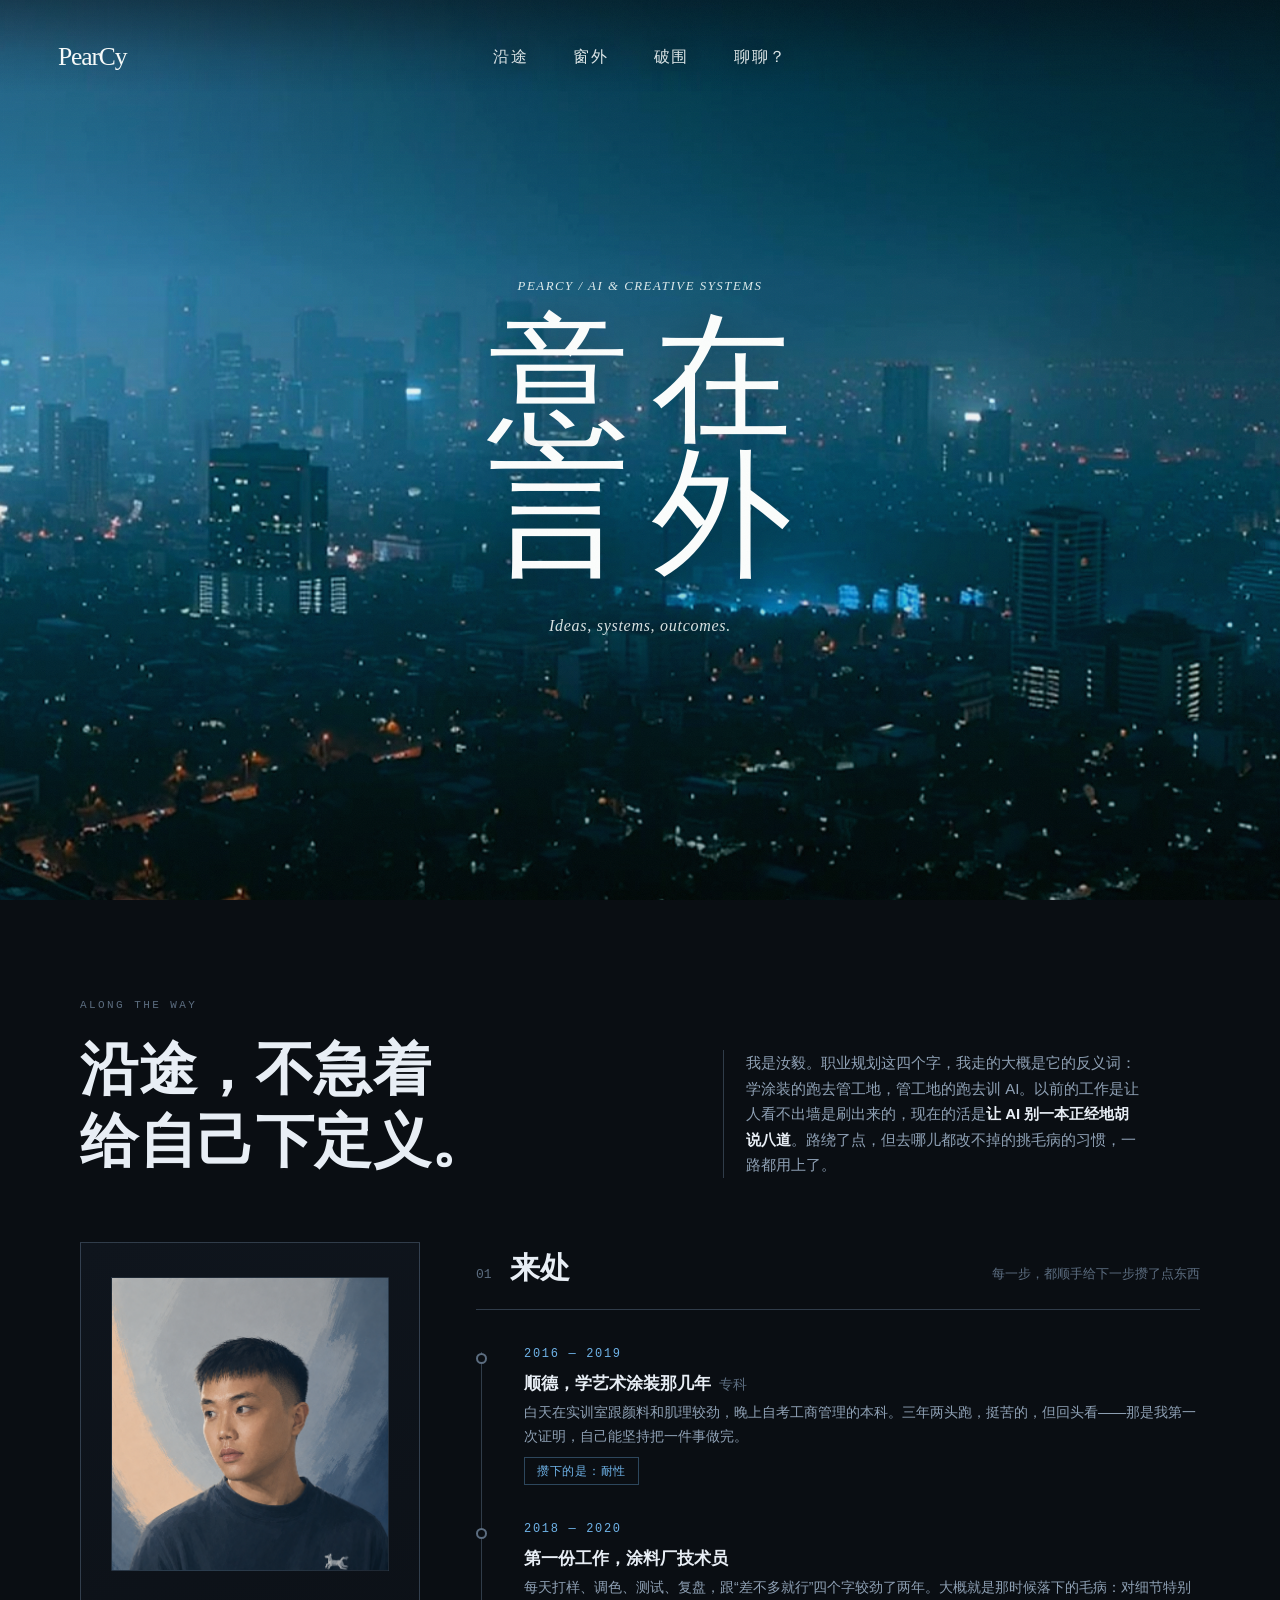
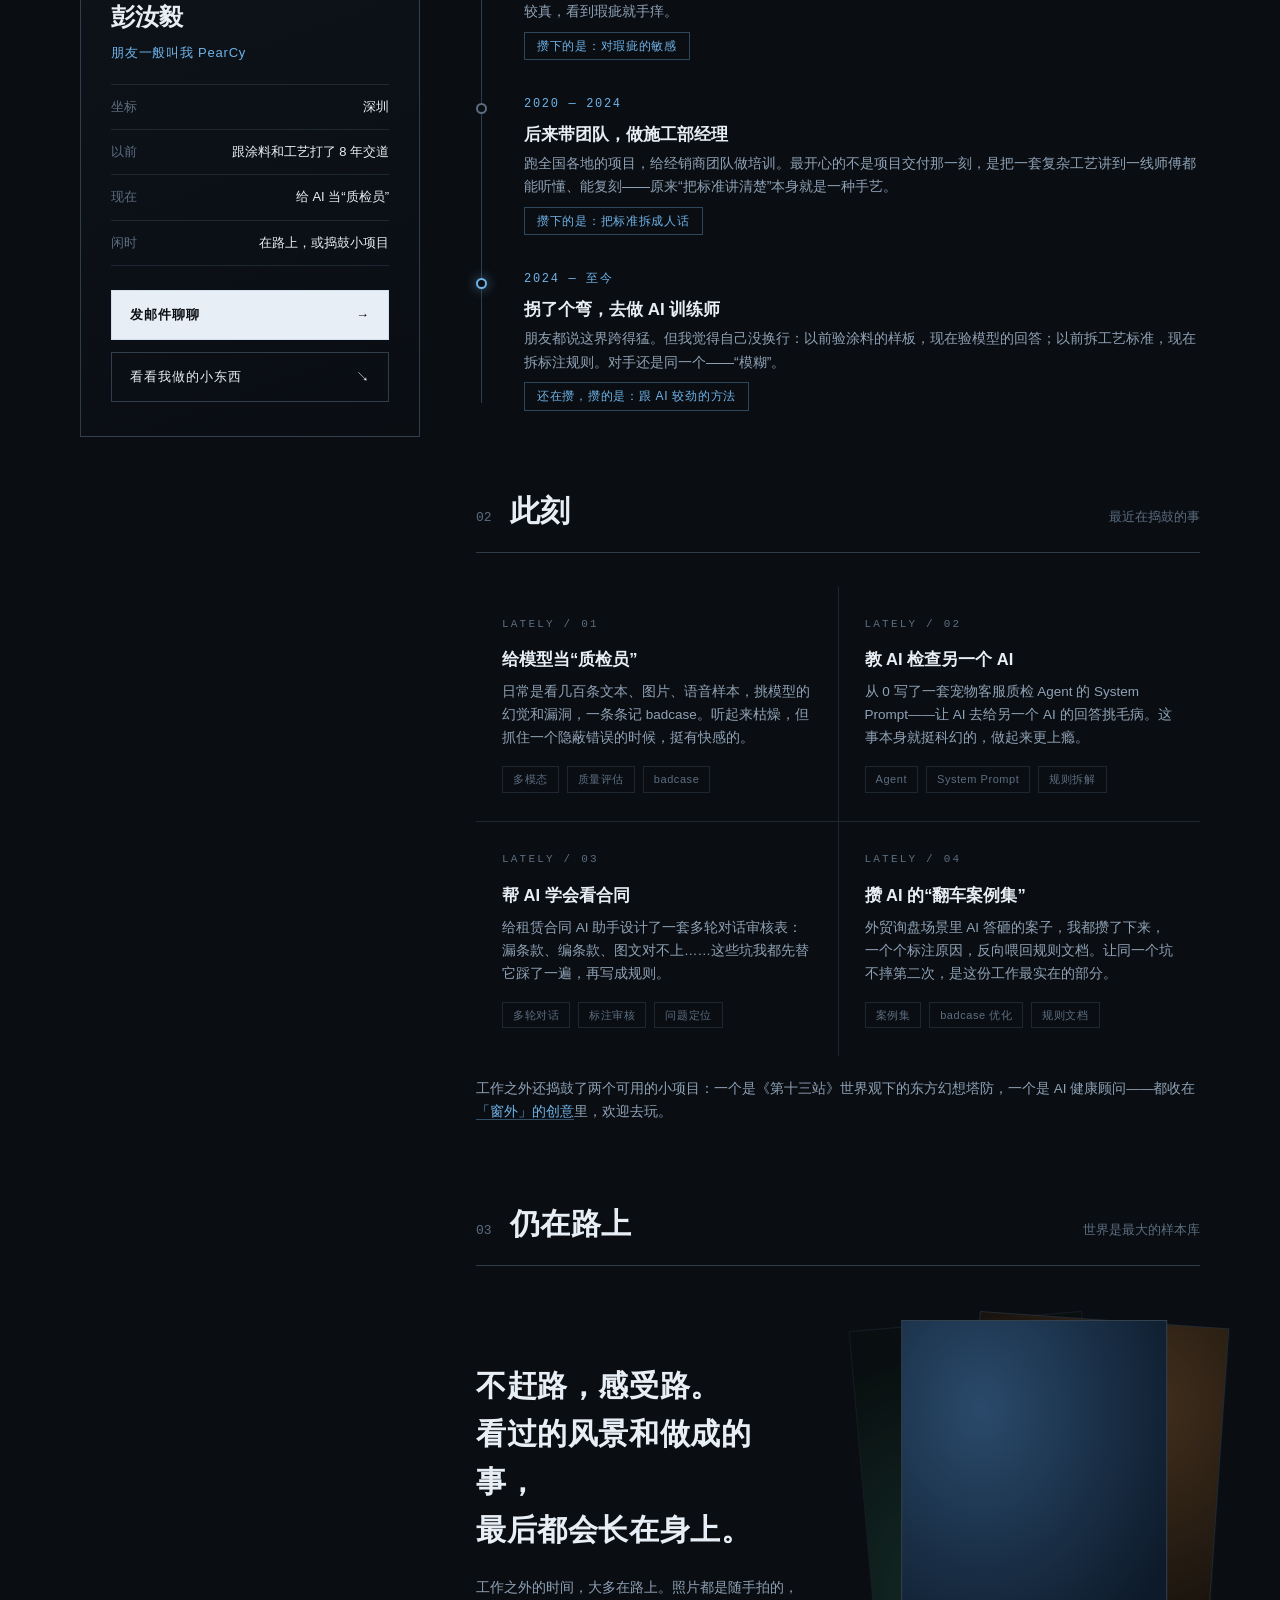
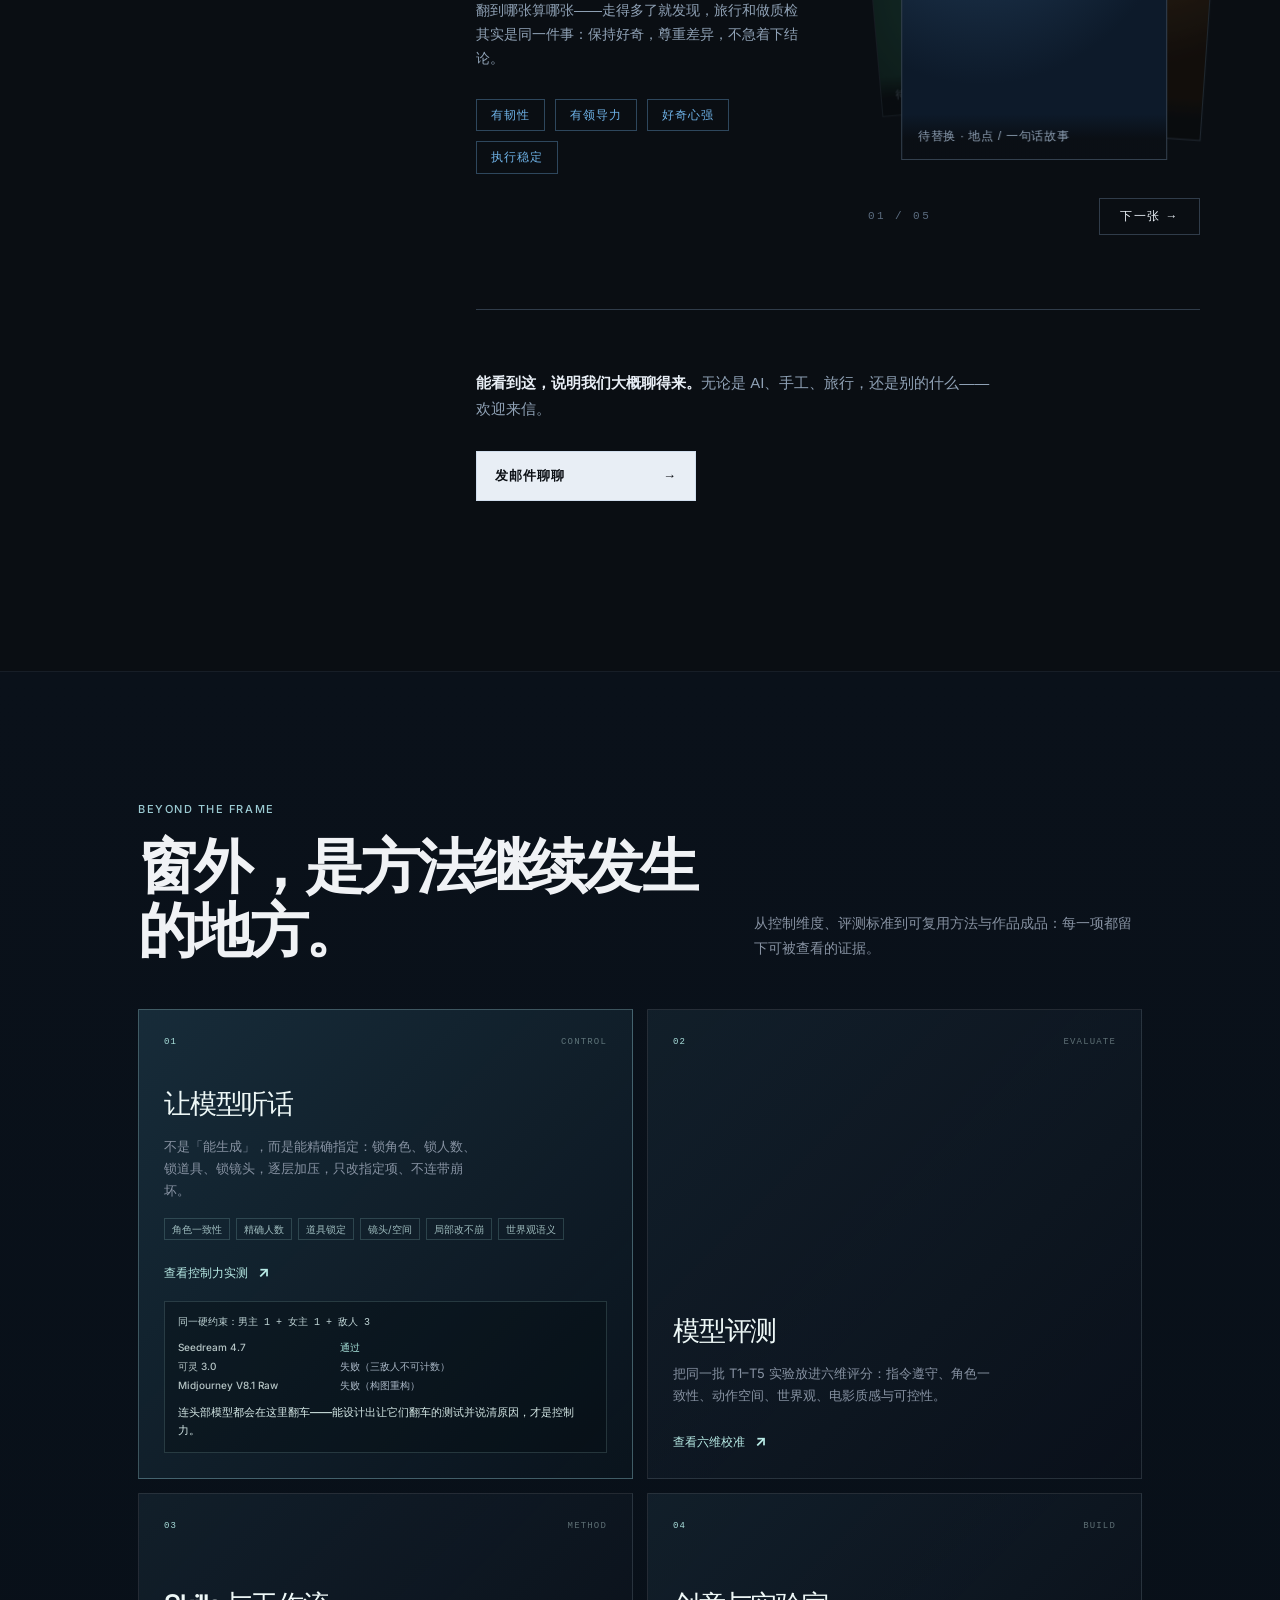
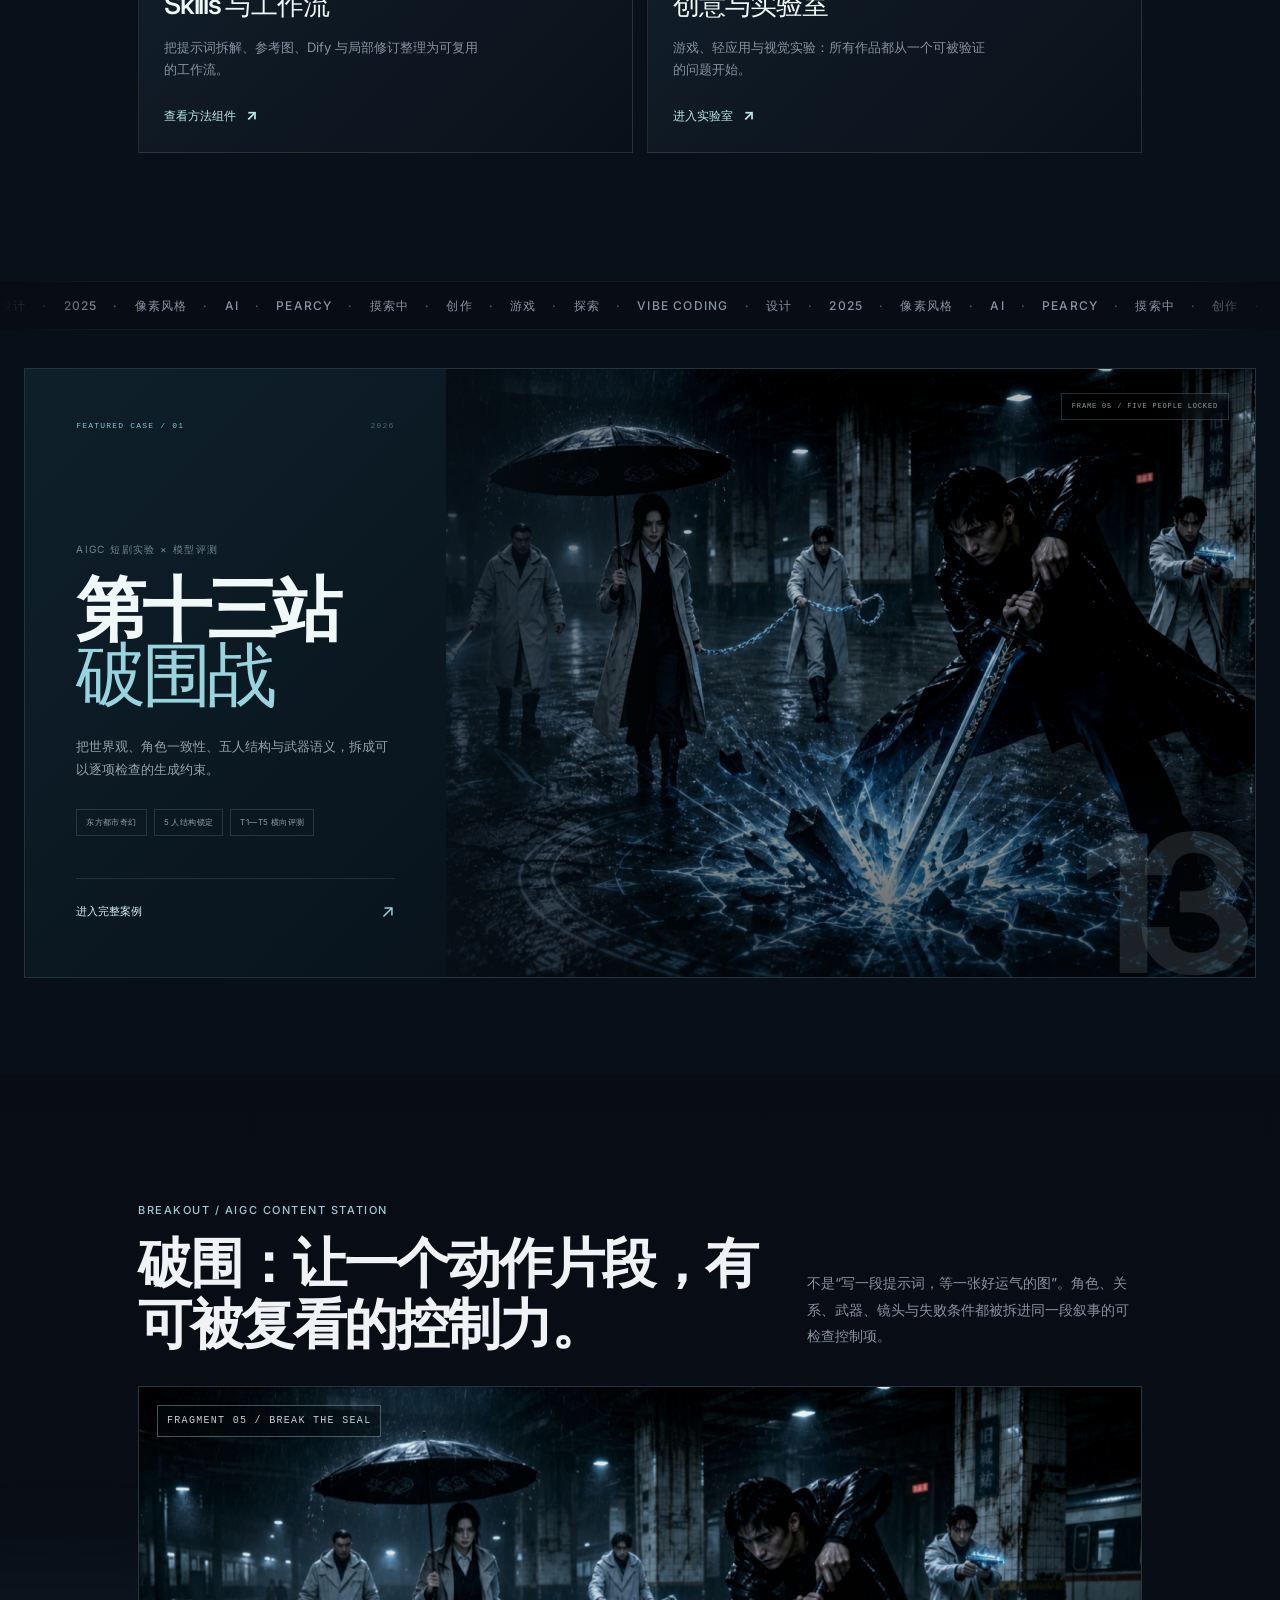
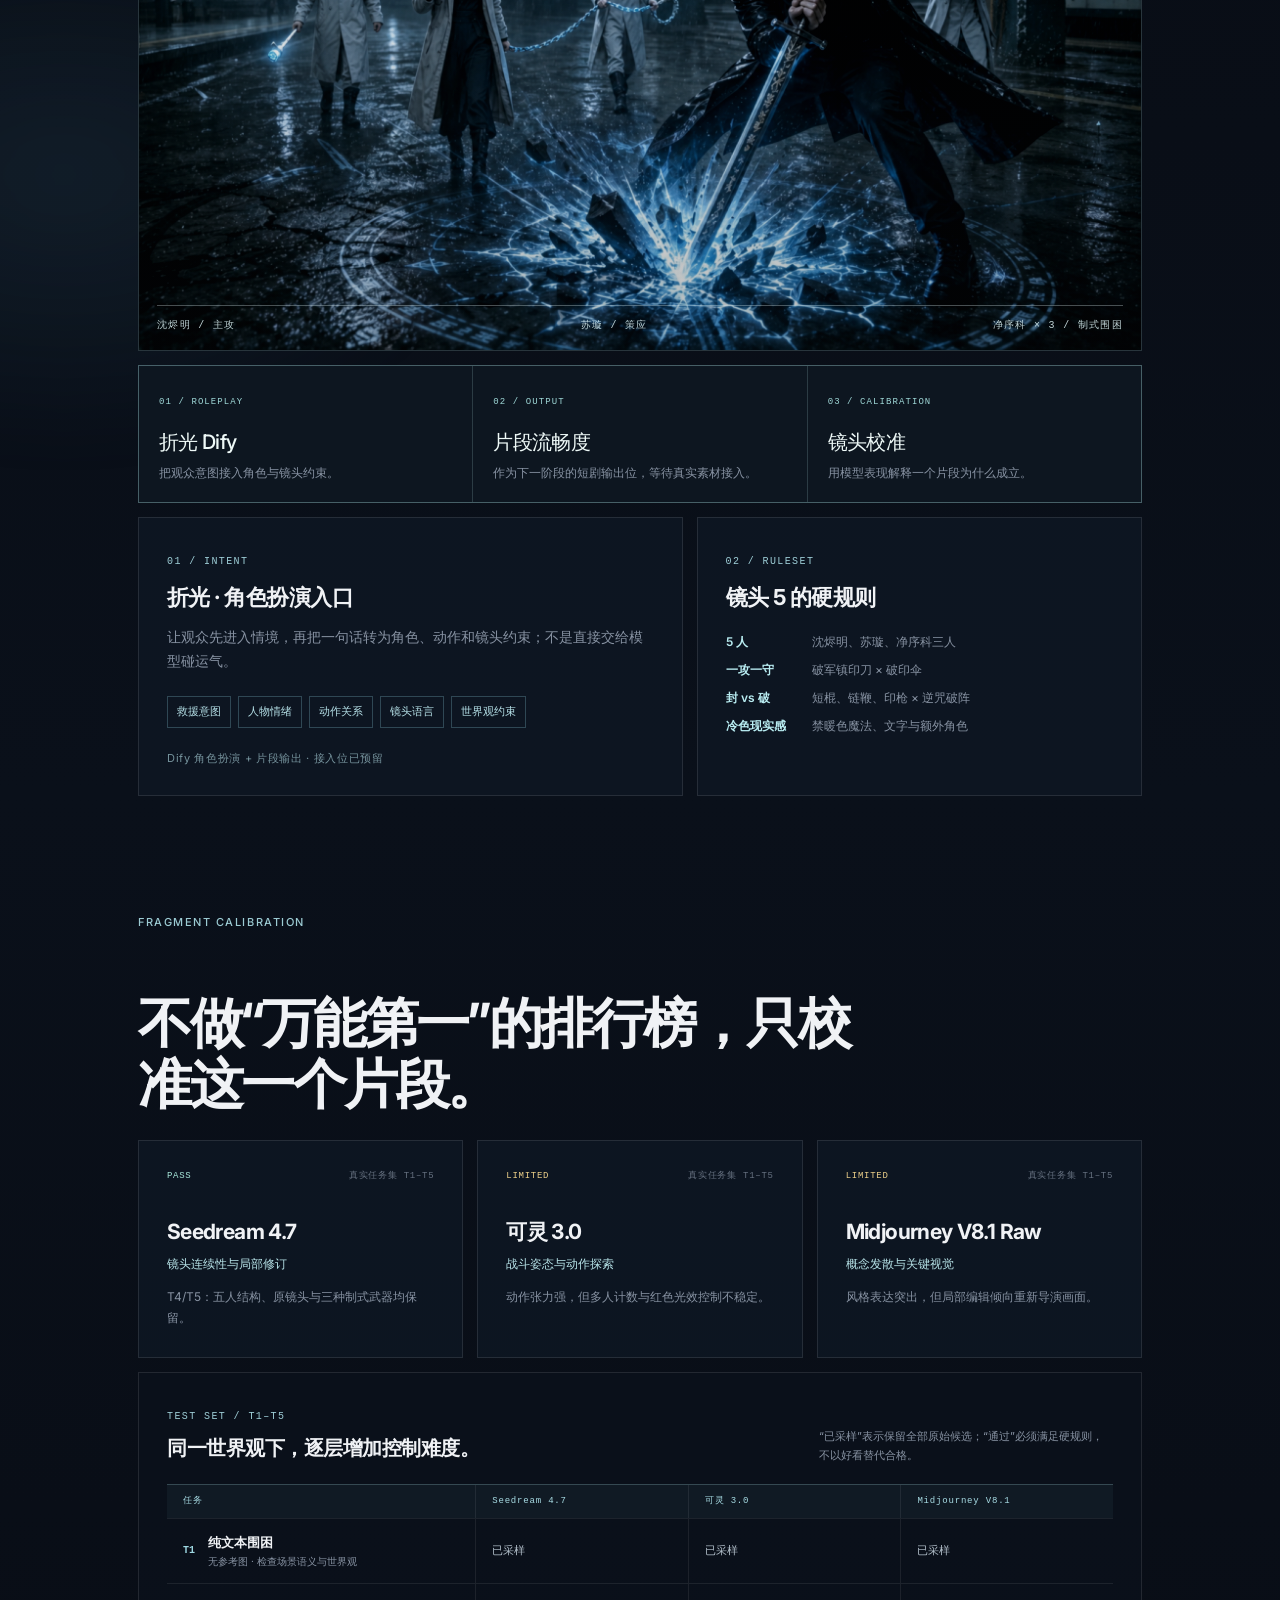
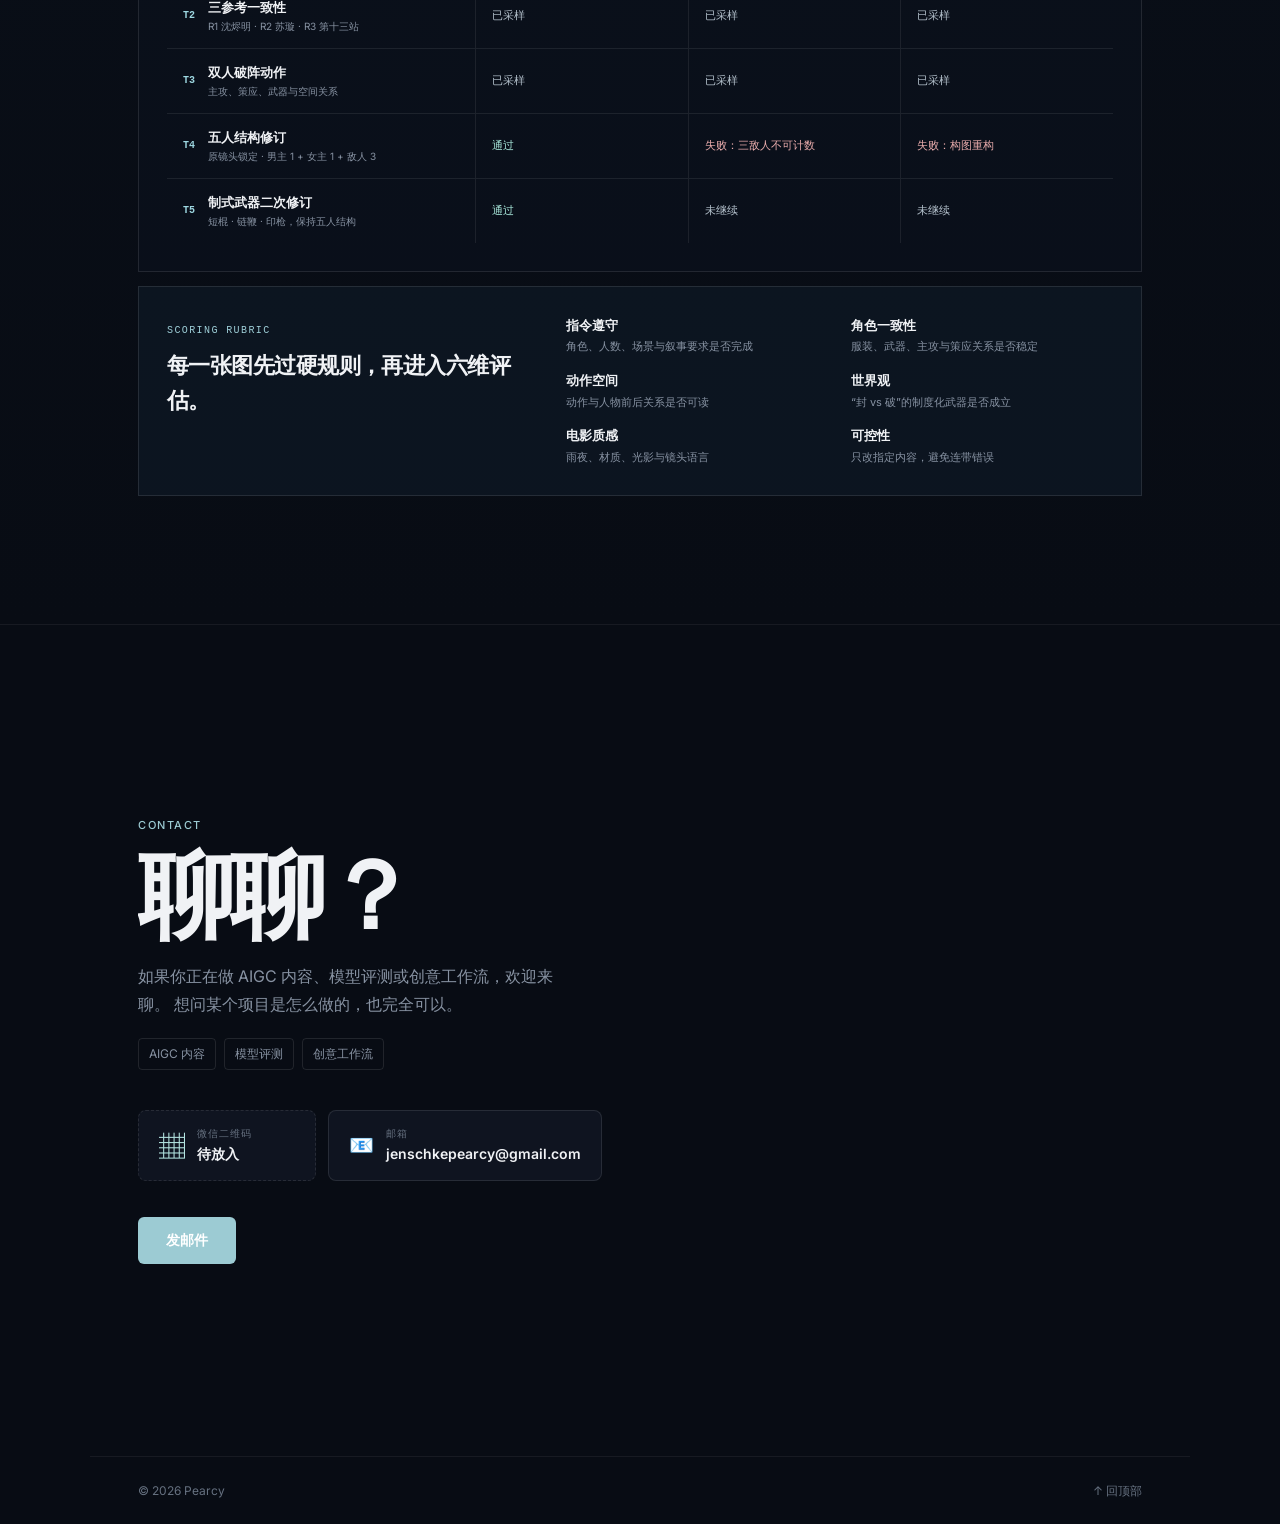
==== commit 31b348ec: "Publish Qingya Defense game" ====
--- a/index.html
+++ b/index.html
@@ -4,16 +4,16 @@
     <meta charset="UTF-8" />
     <meta name="viewport" content="width=device-width, initial-scale=1.0" />
     <title>Ruyi Creates — Make Ideas Move.</title>
-    <meta name="description" content="如翼的个人创意技术作品集：视觉设计、动效与 AI 数字体验。" />
+    <meta name="description" content="PearCy 的个人作品集：AI 模型评测、视觉实验，以及可以直接体验的互动原型。" />
     <meta name="theme-color" content="#080C14" />
     <meta property="og:type" content="website" />
     <meta property="og:title" content="Ruyi Creates — Make Ideas Move." />
-    <meta property="og:description" content="视觉设计、动效与 AI 数字体验。" />
+    <meta property="og:description" content="AI 模型评测、视觉实验与可直接体验的互动原型。" />
     <meta property="og:url" content="https://ruyi-creates.github.io/" />
     <link rel="preconnect" href="https://fonts.googleapis.com" />
     <link rel="preconnect" href="https://fonts.gstatic.com" crossorigin />
     <link href="https://fonts.googleapis.com/css2?family=Inter:wght@300;400;500;600;700;800;900&display=swap" rel="stylesheet" />
-    <script type="module" crossorigin src="./assets/index-p6irieta.js"></script>
+    <script type="module" crossorigin src="./assets/index-p6irieta.js?v=qingya-1"></script>
     <link rel="stylesheet" crossorigin href="./assets/index-CfUc9vUm.css">
   </head>
   <body>
